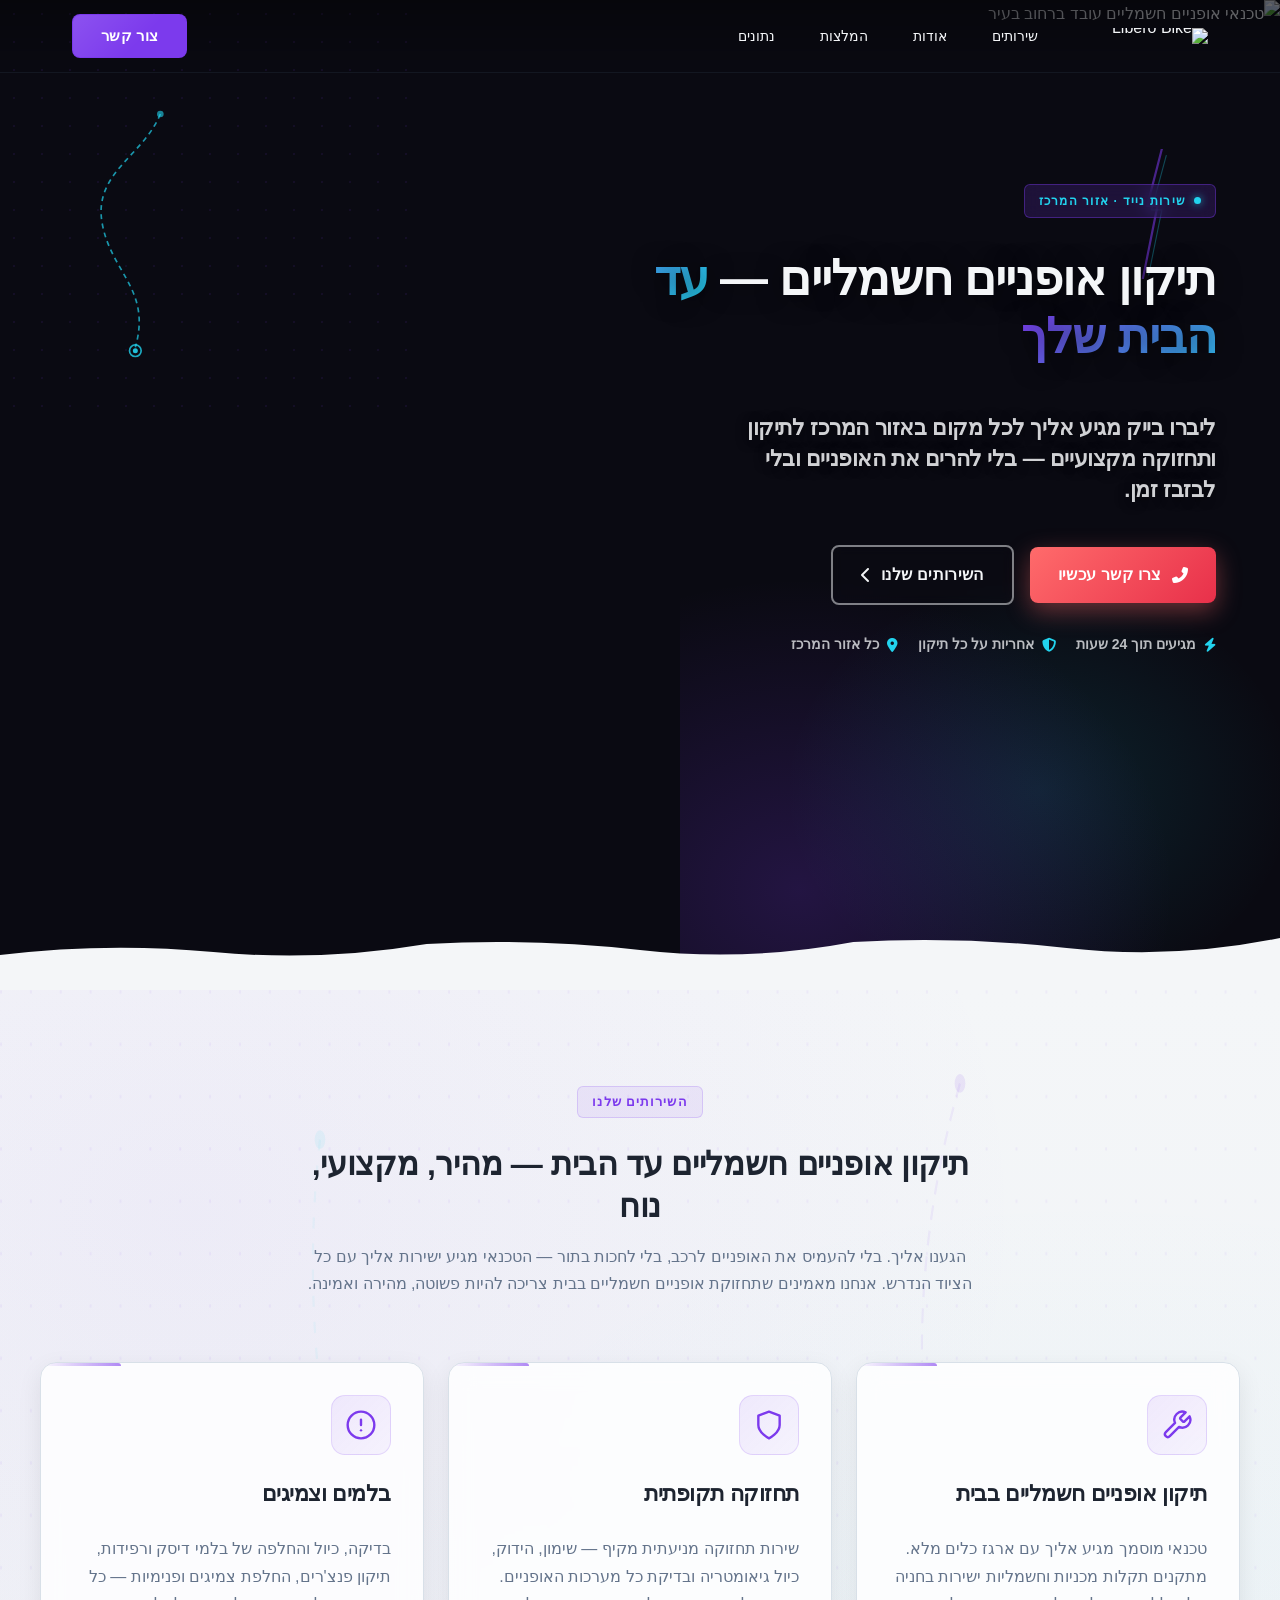
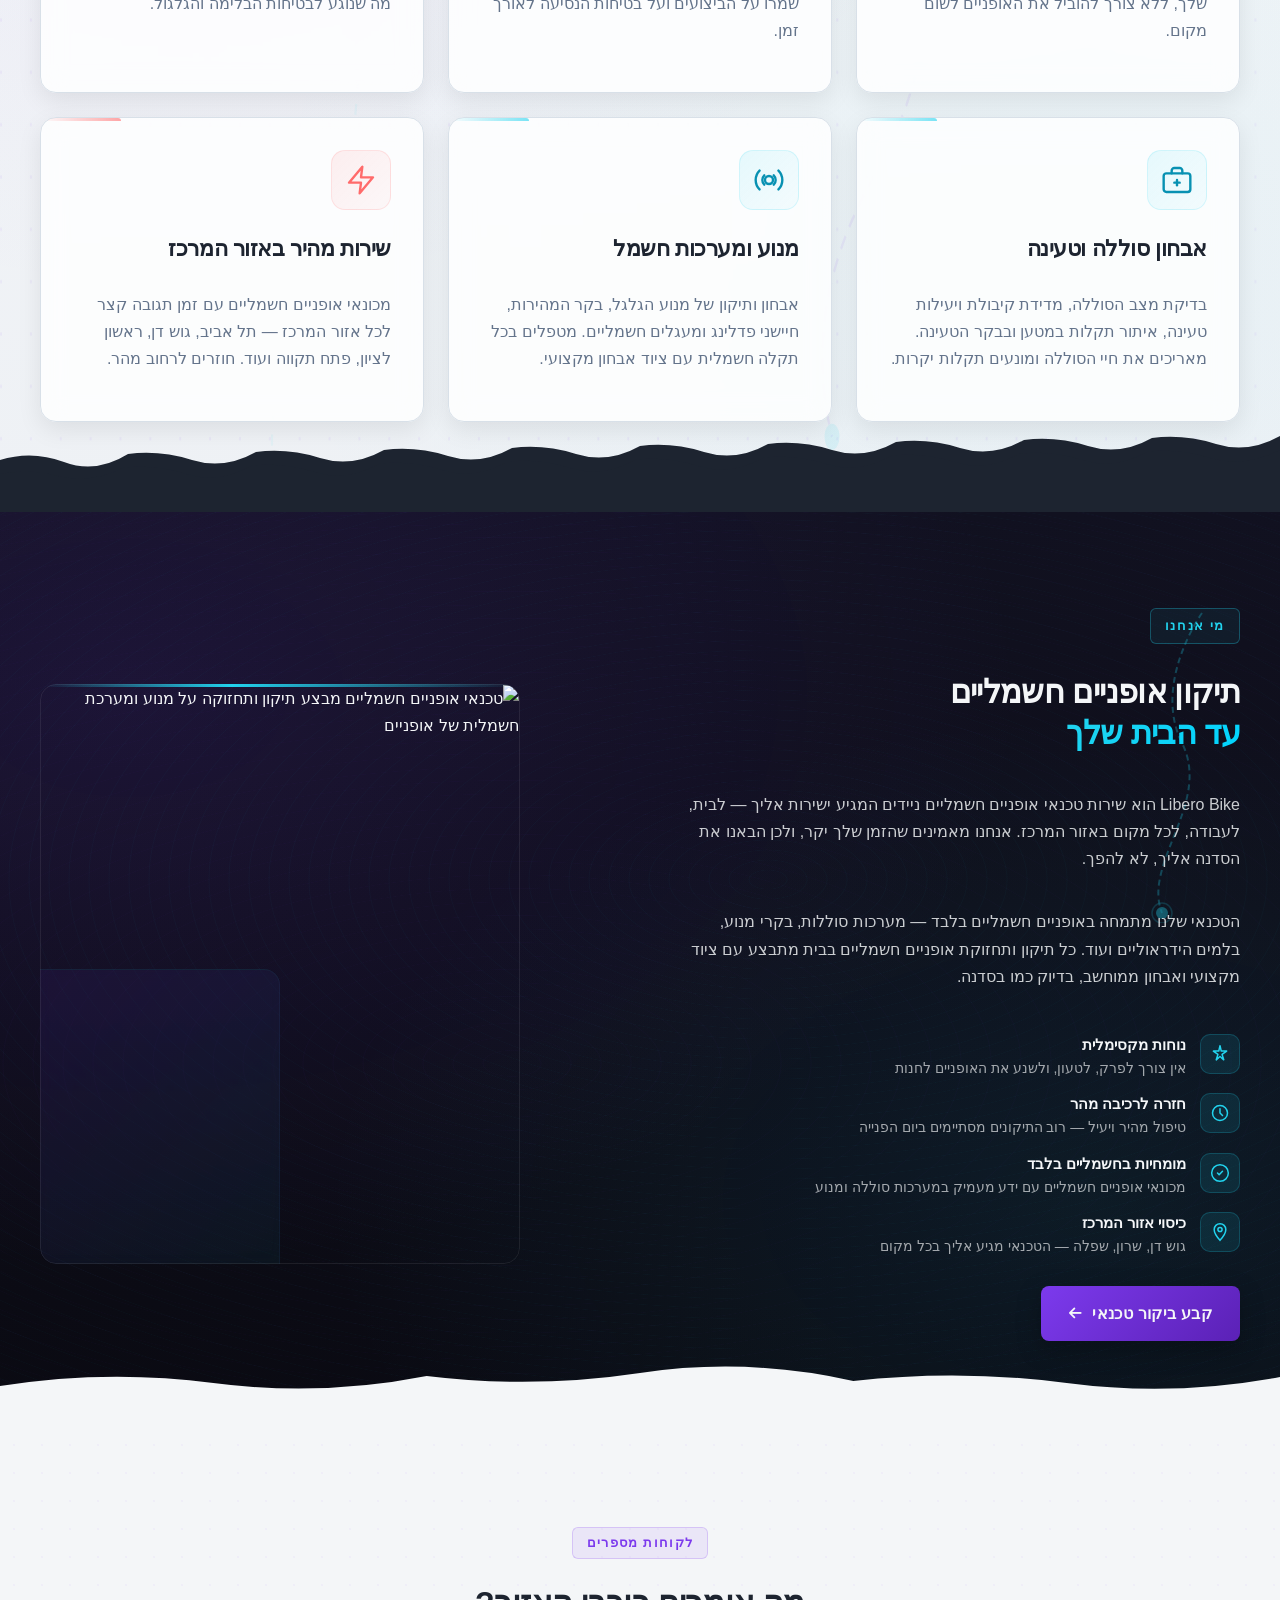
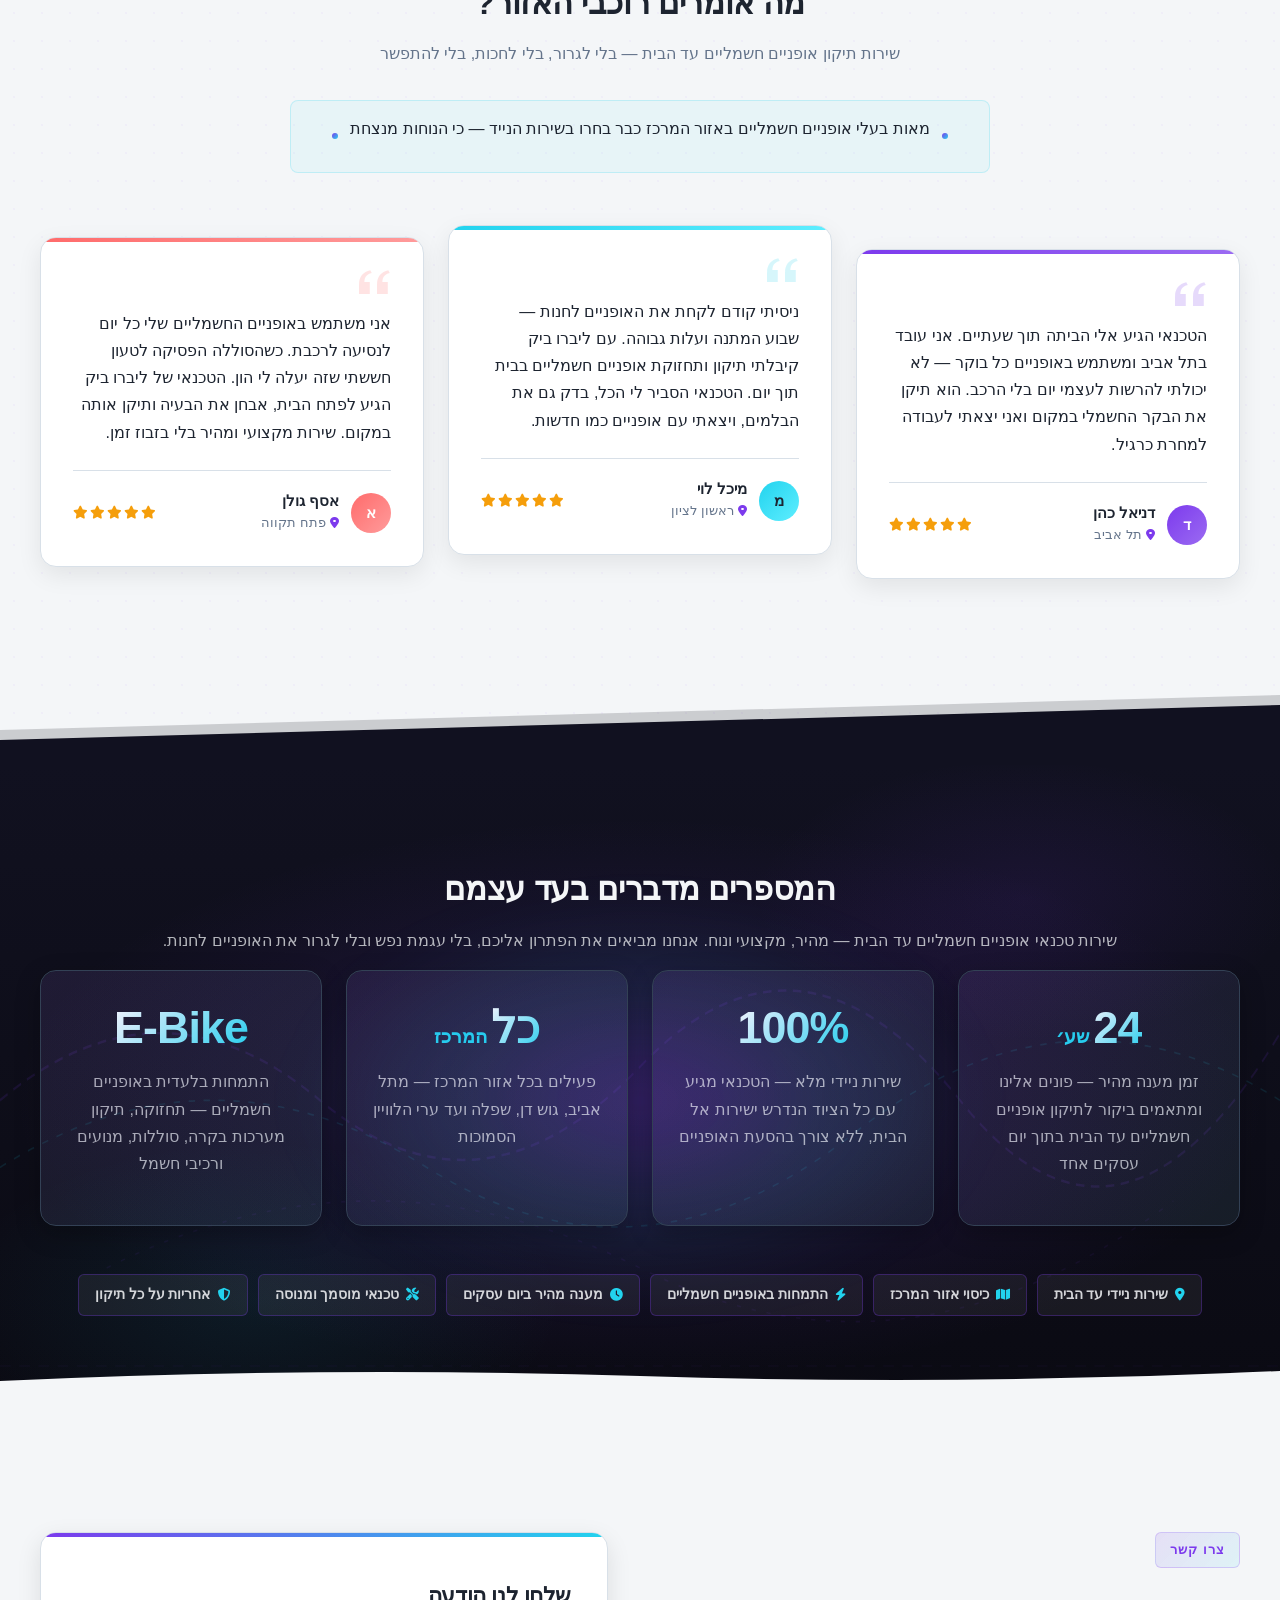
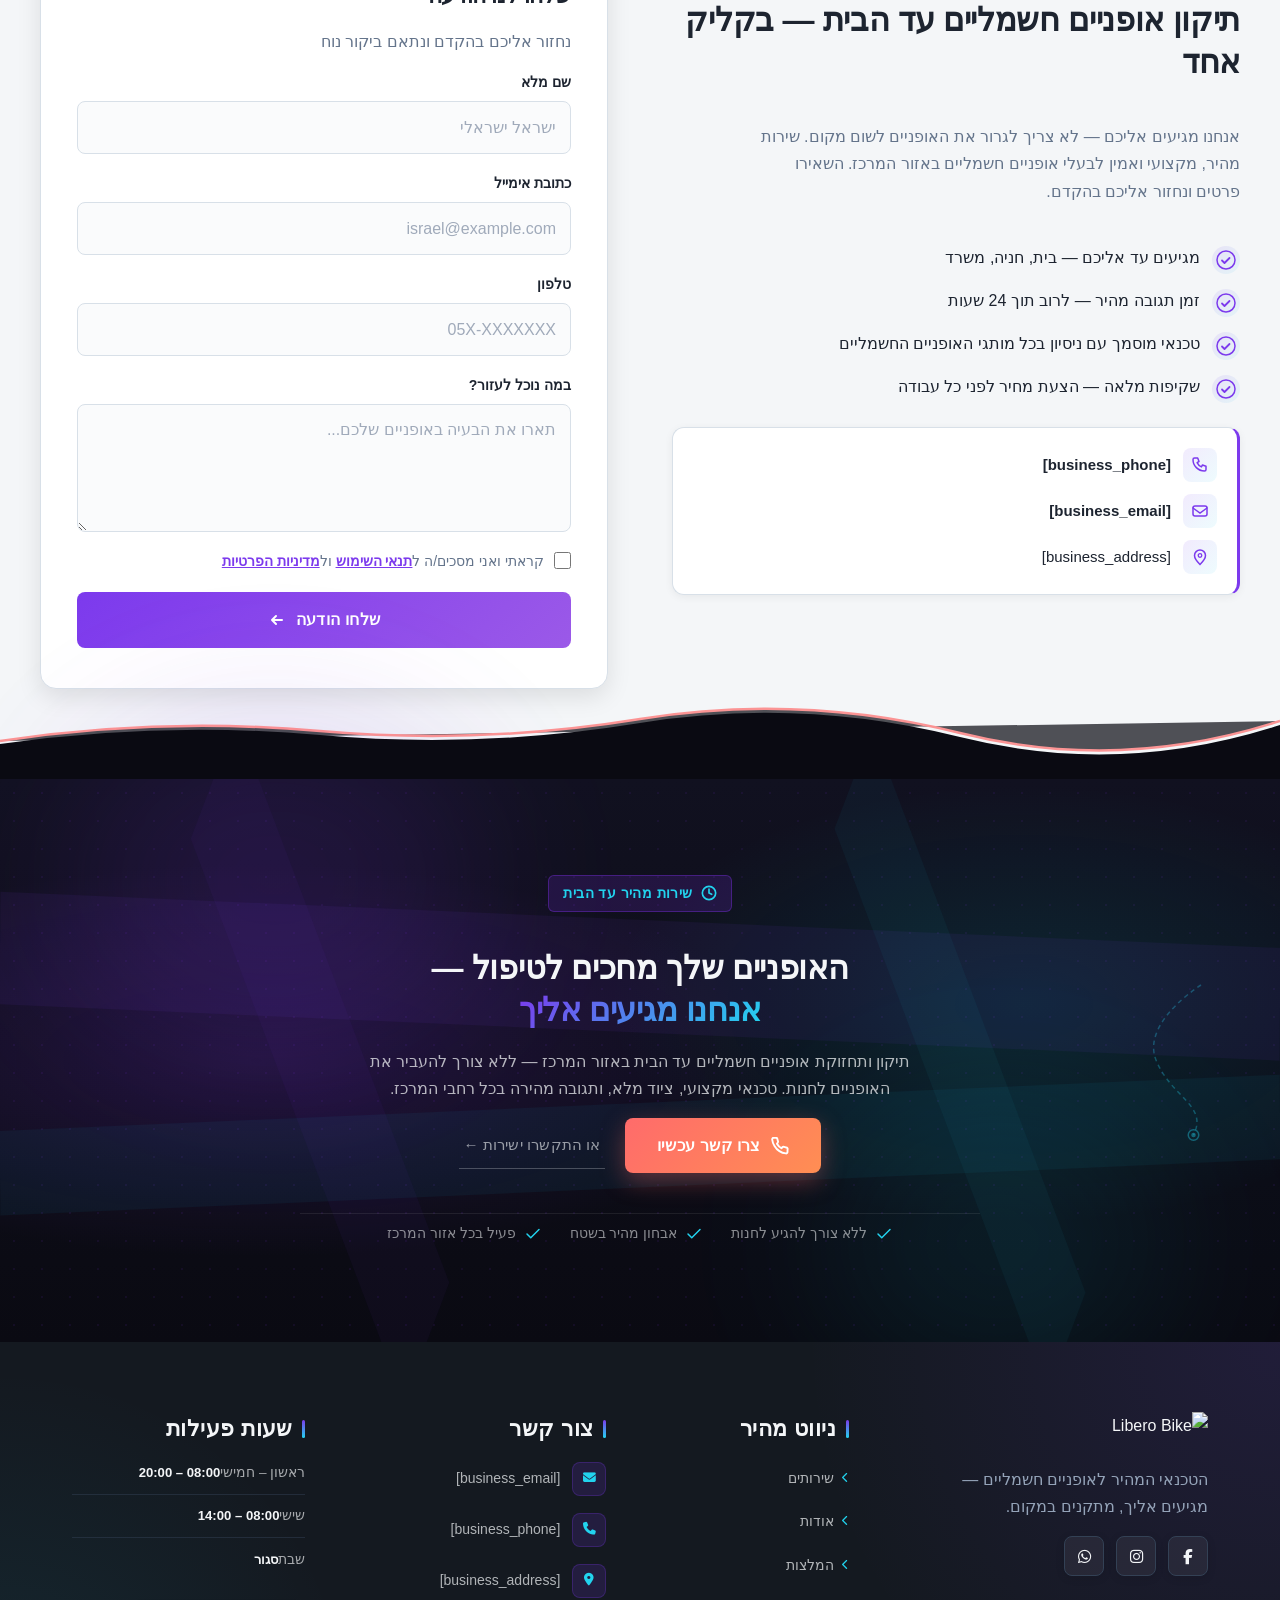
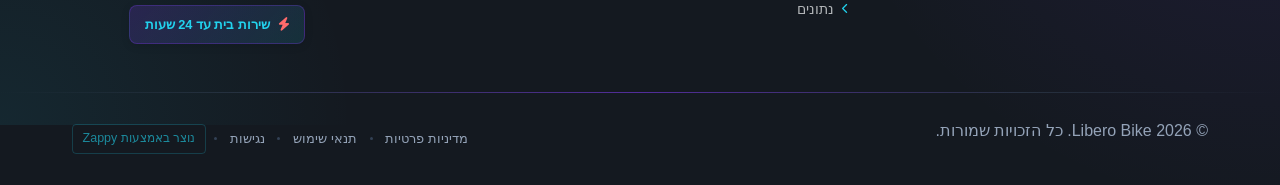
==== index.html @ 2fa5086c "Background sync: Progressive GitHub Sync" ====
<!DOCTYPE html>
<html lang="he" dir="rtl">
<head>
    <meta charset="UTF-8">
    <meta name="viewport" content="width=device-width, initial-scale=1.0">
    <meta name="robots" content="index, follow">
    <title>תיקון אופניים חשמליים עד הבית — Libero Bike</title>
    <meta name="description" content="A mobile electric bicycle technician service operating in the central region of Israel, offering convenient at-home repair and maintenance for electric bikes. T">
    <meta name="keywords" content="תיקון אופניים חשמליים עד הבית, טכנאי אופניים חשמליים באזור המרכז, תחזוקת אופניים חשמליים בבית, מכונאי אופניים חשמליים">
    
    <!-- Favicons -->
    <link rel="icon" type="image/x-icon" href="/assets/favicon.ico">
    <link rel="icon" type="image/png" sizes="16x16" href="/assets/favicon-16x16.png">
    <link rel="icon" type="image/png" sizes="32x32" href="/assets/favicon-32x32.png">
    <link rel="icon" type="image/png" sizes="48x48" href="/assets/favicon-48x48.png">
    <link rel="icon" type="image/png" sizes="192x192" href="/assets/favicon-192x192.png">
    <link rel="icon" type="image/png" sizes="512x512" href="/assets/favicon-512x512.png">
    <link rel="apple-touch-icon" href="/assets/apple-touch-icon.png">
    <!-- Zappy Analytics -->
<script>
(function() {
  'use strict';
  
  // Configuration
  var config = {
    websiteId: '302208aa-d8f6-4d0c-b6be-5841ccc1d57f',
    apiUrl: 'https://api.zappy5.com/api/analytics/track',
    sessionDuration: 30 * 60 * 1000, // 30 minutes
    visitorDuration: 30 * 24 * 60 * 60 * 1000, // 30 days
    trackPageViews: true,
    trackClicks: true,
    trackFormSubmissions: true
  };
  
  // Generate or retrieve persistent visitor ID (30 days)
  function getVisitorId() {
    var visitorKey = 'zappy_visitor_' + config.websiteId;
    var visitor = null;
    
    try {
      visitor = localStorage.getItem(visitorKey);
      if (visitor) {
        var visitorData = JSON.parse(visitor);
        var now = Date.now();
        
        // Check if visitor ID is still valid (30 days)
        if (now - visitorData.created < config.visitorDuration) {
          // Update last seen timestamp
          visitorData.lastSeen = now;
          localStorage.setItem(visitorKey, JSON.stringify(visitorData));
          return visitorData.id;
        }
      }
    } catch (e) {
      console.warn('Zappy Analytics: LocalStorage not available');
    }
    
    // Generate new visitor ID
    var newVisitorId = 'zv_' + Date.now() + '_' + Math.random().toString(36).substr(2, 9);
    
    try {
      localStorage.setItem(visitorKey, JSON.stringify({
        id: newVisitorId,
        created: Date.now(),
        lastSeen: Date.now()
      }));
    } catch (e) {
      // Continue without local storage
    }
    
    return newVisitorId;
  }
  
  // Generate or retrieve session ID (30 minutes)
  function getSessionId() {
    var sessionKey = 'zappy_session_' + config.websiteId;
    var session = null;
    
    try {
      session = sessionStorage.getItem(sessionKey);
      if (session) {
        var sessionData = JSON.parse(session);
        var now = Date.now();
        
        // Check if session is still valid
        if (now - sessionData.timestamp < config.sessionDuration) {
          // Update timestamp
          sessionData.timestamp = now;
          sessionStorage.setItem(sessionKey, JSON.stringify(sessionData));
          return sessionData.id;
        }
      }
    } catch (e) {
      console.warn('Zappy Analytics: SessionStorage not available');
    }
    
    // Generate new session ID
    var newSessionId = 'zs_' + Date.now() + '_' + Math.random().toString(36).substr(2, 9);
    
    try {
      sessionStorage.setItem(sessionKey, JSON.stringify({
        id: newSessionId,
        timestamp: Date.now()
      }));
    } catch (e) {
      // Continue without session storage
    }
    
    return newSessionId;
  }
  
  var visitorId = getVisitorId();
  var sessionId = getSessionId();
  
  // Track an event
  function trackEvent(eventType, data) {
    data = data || {};
    
    var eventData = {
      website_id: config.websiteId,
      event_type: eventType,
      page_path: window.location.pathname,
      referrer: document.referrer || 'direct',
      visitor_id: visitorId,
      session_id: sessionId,
      metadata: data
    };
    
    // Use sendBeacon if available (better for page unload events)
    if (navigator.sendBeacon) {
      var blob = new Blob([JSON.stringify(eventData)], { type: 'application/json' });
      navigator.sendBeacon(config.apiUrl, blob);
    } else {
      // Fallback to fetch
      fetch(config.apiUrl, {
        method: 'POST',
        headers: {
          'Content-Type': 'application/json'
        },
        body: JSON.stringify(eventData),
        keepalive: true
      }).catch(function(error) {
        console.warn('Zappy Analytics: Failed to track event', error);
      });
    }
  }
  
  // Track page view
  if (config.trackPageViews) {
    trackEvent('pageview', {
      title: document.title,
      url: window.location.href
    });
  }
  
  // Track clicks on important elements
  if (config.trackClicks) {
    document.addEventListener('click', function(e) {
      var target = e.target;
      
      // Track button clicks (counted as actions)
      if (target.tagName === 'BUTTON' || target.closest('button')) {
        var button = target.tagName === 'BUTTON' ? target : target.closest('button');
        trackEvent('click', {
          element: 'button',
          text: button.textContent.trim().substring(0, 100),
          id: button.id || null,
          class: button.className || null
        });
      }
      
      // Track link clicks (navigation - not counted as actions)
      else if (target.tagName === 'A' || target.closest('a')) {
        var link = target.tagName === 'A' ? target : target.closest('a');
        trackEvent('navigation', {
          element: 'link',
          text: link.textContent.trim().substring(0, 100),
          href: link.href,
          external: link.hostname !== window.location.hostname
        });
      }
    }, true);
  }
  
  // Track form submissions
  if (config.trackFormSubmissions) {
    document.addEventListener('submit', function(e) {
      var form = e.target;
      
      trackEvent('form_submit', {
        form_id: form.id || null,
        form_name: form.name || null,
        form_action: form.action || null,
        form_method: form.method || 'GET'
      });
    }, true);
  }
  
  // Track time on page (send on page unload)
  var pageLoadTime = Date.now();
  
  window.addEventListener('beforeunload', function() {
    var timeOnPage = Math.floor((Date.now() - pageLoadTime) / 1000); // in seconds
    
    trackEvent('page_unload', {
      time_on_page: timeOnPage,
      page_path: window.location.pathname
    });
  });
  
  // Expose tracking function globally for custom events
  window.zappyAnalytics = {
    track: trackEvent,
    getVisitorId: function() { return visitorId; },
    getSessionId: function() { return sessionId; }
  };
  
})();
</script>
<!-- End Zappy Analytics -->
    <meta property="og:title" content="תיקון אופניים חשמליים עד הבית — Libero Bike">
    <meta property="og:description" content="A mobile electric bicycle technician service operating in the central region of Israel, offering convenient at-home repair and maintenance for electric bikes. T">
    <meta name="twitter:card" content="summary_large_image">
    <meta name="twitter:title" content="תיקון אופניים חשמליים עד הבית — Libero Bike">
    <meta name="twitter:description" content="A mobile electric bicycle technician service operating in the central region of Israel, offering convenient at-home repair and maintenance for electric bikes. T">
    <meta property="og:type" content="website">
  <meta property="og:locale" content="he_IL">
  
  
  
  
  
  <link rel="stylesheet" href="https://cdnjs.cloudflare.com/ajax/libs/font-awesome/6.4.0/css/all.min.css">

    <!-- Favicons -->
    <link rel="icon" type="image/x-icon" href="/assets/favicon.ico">
    <link rel="icon" type="image/png" sizes="16x16" href="/assets/favicon-16x16.png">
    <link rel="icon" type="image/png" sizes="32x32" href="/assets/favicon-32x32.png">
    <link rel="icon" type="image/png" sizes="48x48" href="/assets/favicon-48x48.png">
    <link rel="icon" type="image/png" sizes="192x192" href="/assets/favicon-192x192.png">
    <link rel="icon" type="image/png" sizes="512x512" href="/assets/favicon-512x512.png">
    <link rel="apple-touch-icon" href="/assets/apple-touch-icon.png">
    <!-- Cookie Consent -->
    <link rel="stylesheet" href="https://cdn.jsdelivr.net/npm/vanilla-cookieconsent@3/dist/cookieconsent.css">
    <script src="https://cdn.jsdelivr.net/npm/vanilla-cookieconsent@3/dist/cookieconsent.umd.js"></script>
    <!-- Mickidum Accessibility Toolbar -->
    <script src="https://cdn.jsdelivr.net/gh/mickidum/acc_toolbar/acctoolbar/acctoolbar.min.js"></script>
    <link rel="stylesheet" href="/styles.css">

    <style id="zappy-dropdown-submenu-styles">
      /* ========== DESKTOP DROPDOWN SUBMENU STYLES ========== */
      /* Base styles for dropdown submenus - parent must be positioned */
      .nav-menu li:has(.sub-menu), nav li:has(.sub-menu), .navbar li:has(.sub-menu), #navMenu li:has(.sub-menu) { position: relative; }
      /* Submenu base - hidden by default */
      .nav-menu .sub-menu, nav .sub-menu, .navbar .sub-menu, #navMenu .sub-menu { display: block !important; position: absolute !important; top: 100%; left: 0; min-width: 220px; background: white; border-radius: 8px; box-shadow: 0 8px 25px rgba(0,0,0,0.15); padding: 8px 0; opacity: 0; visibility: hidden; transform: translateY(10px); transition: all 0.3s ease; z-index: 1000; list-style: none; pointer-events: none; }
      /* CRITICAL: Desktop hover styles to show dropdown */
      .nav-menu li:hover > .sub-menu, nav li:hover > .sub-menu, .navbar li:hover > .sub-menu, #navMenu li:hover > .sub-menu { opacity: 1 !important; visibility: visible !important; transform: translateY(0) !important; pointer-events: auto !important; }
      /* Submenu item styling */
      .sub-menu li { list-style: none; margin: 0; padding: 0; }
      .sub-menu a { display: block !important; padding: 10px 16px !important; color: var(--text-dark, #333) !important; font-weight: 500; text-decoration: none; white-space: nowrap; transition: background-color 0.2s; }
      .sub-menu .zappy-nav-child > a { padding-left: 28px !important; font-size: 0.9em !important; opacity: 0.85 !important; }
      [dir="rtl"] .sub-menu .zappy-nav-child > a, html[lang="he"] .sub-menu .zappy-nav-child > a, html[lang="ar"] .sub-menu .zappy-nav-child > a { padding-left: 10px !important; padding-right: 28px !important; }
      .sub-menu .zappy-nav-parent > a { font-weight: 600 !important; }
      .sub-menu a:hover { background-color: #f5f5f5; }
      /* RTL (Hebrew/Arabic) dropdown positioning */
      [dir="rtl"] .nav-menu .sub-menu, [dir="rtl"] nav .sub-menu, [dir="rtl"] .navbar .sub-menu, html[lang="he"] .nav-menu .sub-menu, html[lang="he"] nav .sub-menu, html[lang="he"] .navbar .sub-menu, html[lang="ar"] .nav-menu .sub-menu, html[lang="ar"] nav .sub-menu, html[lang="ar"] .navbar .sub-menu { left: auto !important; right: 0 !important; }
      /* Hide empty dropdown menus (exclude catalog sub-menus that use <a> children instead of <li>) */
      .sub-menu:empty, .sub-menu:not(:has(li:not(.zappy-hidden-menu-item))):not(:has(> a)), .sub-menu:not(:has(li)):not(:has(> a)) { display: none !important; opacity: 0 !important; visibility: hidden !important; pointer-events: none !important; }
      /* Desktop: show submenu on Menu Group hover */
      li:has(.menu-group-title):hover > .sub-menu { opacity: 1 !important; visibility: visible !important; transform: translateY(0) !important; pointer-events: auto !important; }
      /* Menu Group title styling */
      .nav-menu > li > .menu-group-title, #navMenu > li > .menu-group-title { display: inline-block; padding: 0.5rem 1rem; cursor: default; user-select: none; }
      
      /* ========== MOBILE SUBMENU STYLES ========== */
      @media (max-width: 768px) {
        .nav-menu .sub-menu, nav .sub-menu, .navbar .sub-menu, #navMenu .sub-menu { position: static !important; transform: none !important; box-shadow: none !important; background: transparent !important; max-height: 0; overflow: hidden; opacity: 0; visibility: hidden; transition: max-height 0.3s ease, opacity 0.3s ease; padding: 0 !important; border-radius: 0 !important; }
        .navbar .sub-menu.mobile-expanded, .nav-menu .sub-menu.mobile-expanded, #navMenu .sub-menu.mobile-expanded { max-height: none !important; overflow-y: visible !important; opacity: 1 !important; visibility: visible !important; padding: 8px 0 8px 16px !important; }
        [dir="rtl"] .sub-menu.mobile-expanded, html[lang="he"] .sub-menu.mobile-expanded { padding: 8px 16px 8px 0 !important; }
        /* Disable hover behavior on mobile */
        .nav-menu li:hover > .sub-menu, nav li:hover > .sub-menu, .navbar li:hover > .sub-menu, #navMenu li:hover > .sub-menu { opacity: 0; visibility: hidden; pointer-events: none; }
        .nav-menu li > .sub-menu.mobile-expanded, nav li > .sub-menu.mobile-expanded, .navbar li > .sub-menu.mobile-expanded, #navMenu li > .sub-menu.mobile-expanded { opacity: 1 !important; visibility: visible !important; pointer-events: auto !important; }
        .nav-menu li:has(.sub-menu), nav li:has(.sub-menu), .navbar li:has(.sub-menu), #navMenu li:has(.sub-menu) { display: flex !important; flex-wrap: wrap !important; align-items: center !important; position: relative !important; min-height: 44px !important; }
        .nav-menu li:has(.sub-menu) > a, nav li:has(.sub-menu) > a, .navbar li:has(.sub-menu) > a, #navMenu li:has(.sub-menu) > a { flex: 1 !important; min-width: 0 !important; }
        .nav-menu li:has(.sub-menu) > .menu-group-title, nav li:has(.sub-menu) > .menu-group-title, .navbar li:has(.sub-menu) > .menu-group-title, #navMenu li:has(.sub-menu) > .menu-group-title { flex: 1 !important; min-width: 0 !important; padding: 0 !important; line-height: inherit !important; }
        .nav-menu li:has(.sub-menu) > .sub-menu, nav li:has(.sub-menu) > .sub-menu, .navbar li:has(.sub-menu) > .sub-menu, #navMenu li:has(.sub-menu) > .sub-menu { flex-basis: 100% !important; width: 100% !important; }
        .nav-menu li:has(.sub-menu) > a [class*="chevron"], .nav-menu li:has(.sub-menu) > a [class*="arrow"], .nav-menu li:has(.sub-menu) > a .fa-chevron-down, .nav-menu li:has(.sub-menu) > a .fa-angle-down, nav li:has(.sub-menu) > a [class*="chevron"], nav li:has(.sub-menu) > a [class*="arrow"], #navMenu li:has(.sub-menu) > a [class*="chevron"], #navMenu li:has(.sub-menu) > a [class*="arrow"] { display: none !important; visibility: hidden !important; }
        .mobile-submenu-toggle { display: flex !important; align-items: center !important; justify-content: center !important; width: 44px !important; height: auto !important; background: transparent !important; border: none !important; cursor: pointer !important; color: var(--text-dark) !important; position: static !important; flex-shrink: 0 !important; align-self: stretch !important; z-index: 2 !important; padding: 0 !important; margin: 0 !important; }
        .mobile-submenu-toggle::after { content: '' !important; width: 0 !important; height: 0 !important; border-left: 6px solid transparent !important; border-right: 6px solid transparent !important; border-top: 7px solid currentColor !important; transition: transform 0.3s ease !important; }
        .mobile-submenu-toggle.expanded::after { transform: rotate(180deg) !important; }
        .sub-menu a { padding: 10px 0 !important; display: block !important; color: var(--text-dark) !important; white-space: normal !important; }
        .sub-menu .zappy-nav-child > a { padding-left: 28px !important; font-size: 0.9em !important; opacity: 0.85 !important; }
        [dir="rtl"] .sub-menu .zappy-nav-child > a, html[lang="he"] .sub-menu .zappy-nav-child > a, html[lang="ar"] .sub-menu .zappy-nav-child > a { padding-left: 0 !important; padding-right: 28px !important; }
        .sub-menu .zappy-nav-parent > a { font-weight: 600 !important; }
        .nav-menu.active, #navMenu.active { max-width: 100vw !important; overflow-x: hidden !important; box-sizing: border-box !important; }
        .navbar .sub-menu li a, nav.navbar .sub-menu li a, .zappy-products-dropdown .sub-menu a { color: var(--text-dark) !important; }
      }
      @media (min-width: 769px) { .mobile-submenu-toggle { display: none !important; } }
    </style>

    <style id="mobile-lang-menu-deployed-css">
    @media (max-width: 768px) {
      .lang-switcher,
      .nav-cta-container .lang-switcher,
      .nav-container .lang-switcher,
      .navbar .lang-switcher,
      .navbar .nav-cta-container .lang-switcher,
      .nav-icons-left .lang-switcher,
      .nav-ecommerce-icons .lang-switcher { display: none !important; }
      .mobile-lang-menu { width: 100%; border-top: 1px solid rgba(128,128,128,0.2); padding: 8px 0 0 0; margin-top: 8px; }
      .mobile-lang-toggle { display: flex !important; align-items: center; justify-content: space-between; width: 100%; padding: 12px 16px; background: none; border: none; cursor: pointer; font-size: 15px; color: inherit; font-family: inherit; }
      .mobile-lang-toggle::after { content: ''; display: inline-block; width: 8px; height: 8px; border-right: 2px solid currentColor; border-bottom: 2px solid currentColor; transform: rotate(45deg); transition: transform 0.3s ease; margin-left: 8px; }
      .mobile-lang-toggle.expanded::after { transform: rotate(-135deg); }
      .mobile-lang-options { max-height: 0; overflow: hidden; transition: max-height 0.3s ease; }
      .mobile-lang-options.expanded { max-height: 300px; }
      .mobile-lang-option { display: flex !important; align-items: center; gap: 10px; padding: 10px 24px; text-decoration: none; color: inherit; font-size: 14px; font-family: inherit; }
      .mobile-lang-option:hover { background: rgba(128,128,128,0.1); }
      .mobile-lang-option.active { font-weight: 600; opacity: 0.7; pointer-events: none; }
      .mobile-lang-option img { width: 20px; height: 20px; border-radius: 50%; }
    }
    @media (min-width: 769px) {
      .mobile-lang-menu { display: none !important; }
    }
    </style>

    <style id="zappy-widget-visibility">
      #mic-access-tool-general-button, .mic-access-tool-general-button,
      #mic-init-access-tool .mic-access-tool-general-button, #mic-init-access-tool #mic-access-tool-general-button,
      ._access-icon, #mic-access-tool-box, .mic-access-tool-box,
      #mic-init-access-tool #mic-access-tool-box, div[id*="mic-access-tool-box"], ._access-menu {
        display: none !important; visibility: hidden !important; opacity: 0 !important; pointer-events: none !important;
      }
    </style>
</head>
<body>

  <nav class="navbar" dir="rtl">
  <button class="mobile-toggle" id="mobileToggle" aria-label="Menu">
    <svg class="hamburger-icon" width="24" height="24" viewBox="0 0 24 24" fill="none">
      <path d="M3 12h18M3 6h18M3 18h18" stroke="currentColor" stroke-width="2" stroke-linecap="round"></path>
    </svg>
    <svg class="close-icon" width="24" height="24" viewBox="0 0 24 24" fill="none" style="display: none;">
      <path d="M18 6L6 18M6 6l12 12" stroke="currentColor" stroke-width="2" stroke-linecap="round"></path>
    </svg>
  </button>

  <button class="phone-header-btn" data-phone="[business_phone]" aria-label="Call">
    <svg width="20" height="20" viewBox="0 0 24 24" fill="currentColor">
      <path d="M22 16.92v3a2 2 0 0 1-2.18 2 19.79 19.79 0 0 1-8.63-3.07 19.5 19.5 0 0 1-6-6 19.79 19.79 0 0 1-3.07-8.67A2 2 0 0 1 4.11 2h3a2 2 0 0 1 2 1.72 12.84 12.84 0 0 0 .7 2.81 2 2 0 0 1-.45 2.11L8.09 9.91a16 16 0 0 0 6 6l1.27-1.27a2 2 0 0 1 2.11-.45 12.84 12.84 0 0 0 2.81.7A2 2 0 0 1 22 16.92z"></path>
    </svg>
  </button>

  <div class="nav-container">
    <div class="nav-right-group"><div class="nav-brand">
      <a href="/" class="logo-link">
        <img src="/assets/business-logo.webp" alt="Libero Bike" class="logo">
      </a>
    </div><ul class="nav-menu" id="navMenu"><li><a href="#services">שירותים</a></li><li><a href="#about">אודות</a></li><li><a href="#testimonials">המלצות</a></li><li><a href="#stats">נתונים</a></li></ul></div>

    

    <div class="nav-cta-container">
      <a href="#contact" class="nav-cta-btn">צור קשר</a>
    </div>
  </div>
</nav>
<script>

// Navbar Mobile Menu Toggle and Contrast Fix
(function() {
  // Use 'load' event instead of 'DOMContentLoaded' to ensure we run AFTER all other scripts
  window.addEventListener('load', function() {
    
    // FIX MOBILE BUTTON CONTRAST
    // Detect navbar background color and apply contrasting color to mobile buttons
    const navbar = document.querySelector('.navbar, nav, header');
    if (!navbar) {
      console.log('[Navbar] Navbar element not found');
      return;
    }
    
    // DECLARE VARIABLES EARLY to avoid Temporal Dead Zone errors
    // These are used in multiple places below
    let mobileToggle = document.getElementById('mobileToggle') ||
                       document.querySelector('.mobile-toggle') ||
                       document.querySelector('.hamburger') ||
                       document.querySelector('.hamburger-menu') ||
                       document.querySelector('.menu-toggle') ||
                       document.querySelector('.burger-menu') ||
                       document.querySelector('[aria-label="Menu"]') ||
                       document.querySelector('[aria-label="תפריט"]');
    
    const phoneBtn = document.querySelector('.phone-header-btn');
    
    const computedStyle = window.getComputedStyle(navbar);
    let bgColor = computedStyle.backgroundColor;
    
    console.log('[Navbar] Initial navbar background:', bgColor);
    
    // Check if background is transparent or rgba with 0 alpha
    const isTransparent = bgColor === 'transparent' || 
                         bgColor === 'rgba(0, 0, 0, 0)' ||
                         (bgColor.startsWith('rgba') && bgColor.includes(', 0)'));
    
    if (isTransparent) {
      // Check for background-image or gradient
      const bgImage = computedStyle.backgroundImage;
      if (bgImage && bgImage !== 'none') {
        console.log('[Navbar] Navbar has background image/gradient, using dark text');
        bgColor = 'rgb(240, 240, 240)'; // Assume light background
      } else {
        // Transparent navbar - check body background
        const bodyBg = window.getComputedStyle(document.body).backgroundColor;
        console.log('[Navbar] Navbar transparent, using body background:', bodyBg);
        bgColor = bodyBg;
      }
    }
    
    // Calculate luminance to determine if background is light or dark
    const rgb = bgColor.match(/\d+/g);
    if (rgb && rgb.length >= 3) {
      const r = parseInt(rgb[0]);
      const g = parseInt(rgb[1]);
      const b = parseInt(rgb[2]);
      const luminance = (0.299 * r + 0.587 * g + 0.114 * b) / 255;
      
      // Mobile button colors are set by Claude's AI-generated CSS (same as .nav-menu a)
      // No dynamic color overrides needed - colors come from the generated navbar CSS
      console.log('[Navbar] Mobile button colors preserved from Claude CSS (luminance:', luminance.toFixed(2) + ')');
      
      // FIX ICON SIZES - Ensure SVGs are properly sized and visible
      // INJECT CRITICAL CSS TO OVERRIDE ANY CONFLICTING RULES
      const criticalCSS = document.createElement('style');
      criticalCSS.id = 'zappy-mobile-nav-fix';
      const htmlLang = document.documentElement.lang || 'en';
      const htmlDir = document.documentElement.dir || 'ltr';
      // Check both dir attribute AND lang for RTL detection
      // dir="rtl" is the most reliable indicator
      const isRTL = htmlDir === 'rtl' || htmlLang === 'he' || htmlLang === 'ar';
      
      criticalCSS.textContent = `
        /* Hide mobile buttons on desktop, show only on mobile */
        @media (min-width: 769px) {
          .mobile-toggle,
          .phone-header-btn {
            display: none !important;
          }
        }
        
        /* Show and position mobile buttons correctly on mobile */
        @media (max-width: 768px) {
          .mobile-toggle,
          .phone-header-btn {
            position: absolute !important;
            top: 50% !important;
            transform: translateY(-50%) !important;
            z-index: 1001 !important;
            display: flex !important;
            align-items: center !important;
            justify-content: center !important;
            width: 36px !important;
            height: 36px !important;
            border-radius: 50% !important;
            border: none !important;
            cursor: pointer !important;
            padding: 6px !important;
            background: none !important;
            color: var(--nav-text, var(--text-dark)) !important;
          }
          
          /* LTR positioning (default): hamburger LEFT, phone RIGHT */
          html:not([dir="rtl"]):not([lang="he"]):not([lang="ar"]) .mobile-toggle,
          html[dir="ltr"] .mobile-toggle {
            left: 12px !important;
            right: auto !important;
          }
          html:not([dir="rtl"]):not([lang="he"]):not([lang="ar"]) .phone-header-btn,
          html[dir="ltr"] .phone-header-btn {
            right: 12px !important;
            left: auto !important;
          }
          
          /* RTL positioning: hamburger RIGHT, phone LEFT */
          html[dir="rtl"] .mobile-toggle,
          html[lang="he"] .mobile-toggle,
          html[lang="ar"] .mobile-toggle {
            right: 12px !important;
            left: auto !important;
          }
          html[dir="rtl"] .phone-header-btn,
          html[lang="he"] .phone-header-btn,
          html[lang="ar"] .phone-header-btn {
            left: 12px !important;
            right: auto !important;
          }
          
          /* CRITICAL: Ensure nav-container has min-height on mobile */
          /* All children are positioned absolutely/fixed on mobile, so height:auto collapses to 0 */
          .nav-container {
            min-height: 70px !important;
            position: relative !important;
          }
          
          /* Ensure SVG icons are properly sized and inherit color */
          .mobile-toggle svg,
          .phone-header-btn svg {
            width: 24px !important;
            height: 24px !important;
            /* Don't force display - let JavaScript control hamburger/close toggle */
          }
          
          /* Reset nav-cta-container on mobile - remove desktop box-shadow/padding */
          /* that creates a visible ghost box when CTA button is hidden */
          .nav-cta-container {
            box-shadow: none !important;
            padding: 0 !important;
          }
          
          /* Hide nav-cta-container entirely on mobile when there's no lang-switcher */
          /* (only the CTA button is inside, and it's hidden on mobile) */
          .nav-cta-container:not(:has(.lang-switcher)) {
            display: none !important;
          }
          
          /* CRITICAL: Prevent hero image fade gradient from bleeding over headline text */
          /* The .image-fade-gradient has bottom: -30px (extends below parent) */
          /* On mobile stacked layout, this overlaps the h1 text below the image */
          .hero-image-column {
            overflow: hidden !important;
          }
          .image-fade-gradient {
            bottom: 0 !important;
          }
          
          /* Hide desktop language switcher on mobile - hamburger menu handles it */
          /* High specificity to override stored CSS */
          .lang-switcher,
          .nav-cta-container .lang-switcher,
          .nav-container .lang-switcher,
          .navbar .lang-switcher,
          .navbar .nav-cta-container .lang-switcher {
            display: none !important;
          }
        }
      `;
      
      // Remove existing fix if present and inject new one
      const existing = document.getElementById('zappy-mobile-nav-fix');
      if (existing) existing.remove();
      document.head.appendChild(criticalCSS);
      
      console.log('[Navbar] Critical CSS injected for mobile nav positioning');
      
      // ONLY apply inline positioning styles on mobile viewport
      // On desktop, the CSS handles hiding these buttons with display: none
      // Inline styles were breaking desktop layout by overriding CSS
      const isMobileViewport = window.innerWidth <= 768;
      
      if (mobileToggle) {
        // Icon sizing applies to all viewports for consistency
        const hamburgerIcon = mobileToggle.querySelector('.hamburger-icon');
        const closeIcon = mobileToggle.querySelector('.close-icon');
        
        if (hamburgerIcon) {
          hamburgerIcon.style.setProperty('width', '24px', 'important');
          hamburgerIcon.style.setProperty('height', '24px', 'important');
          hamburgerIcon.style.setProperty('display', 'block', 'important'); // Show hamburger by default
        }
        if (closeIcon) {
          closeIcon.style.setProperty('width', '24px', 'important');
          closeIcon.style.setProperty('height', '24px', 'important');
          closeIcon.style.setProperty('display', 'none', 'important'); // Hide close icon by default
        }
        
        // ONLY set positioning inline styles on mobile
        if (isMobileViewport) {
          mobileToggle.style.setProperty('position', 'absolute', 'important');
          mobileToggle.style.setProperty('top', '50%', 'important');
          mobileToggle.style.setProperty('transform', 'translateY(-50%)', 'important');
          mobileToggle.style.setProperty('z-index', '1001', 'important');
          
          // Clear any inline left/right so CSS can take over based on html[dir]
          mobileToggle.style.removeProperty('left');
          mobileToggle.style.removeProperty('right');
          
          console.log('[Navbar] Mobile toggle positioning applied (mobile viewport)');
        } else {
          // On desktop, clear any positioning styles to let CSS handle it
          mobileToggle.style.removeProperty('position');
          mobileToggle.style.removeProperty('top');
          mobileToggle.style.removeProperty('transform');
          mobileToggle.style.removeProperty('z-index');
          mobileToggle.style.removeProperty('left');
          mobileToggle.style.removeProperty('right');
          console.log('[Navbar] Desktop viewport - cleared mobile toggle inline positioning');
        }
      }
      
      if (phoneBtn) {
        // Icon sizing applies to all viewports
        const phoneIcon = phoneBtn.querySelector('svg');
        if (phoneIcon) {
          phoneIcon.style.width = '24px';
          phoneIcon.style.height = '24px';
          phoneIcon.setAttribute('width', '24');
          phoneIcon.setAttribute('height', '24');
        }
        
        // ONLY set positioning inline styles on mobile
        if (isMobileViewport) {
          phoneBtn.style.setProperty('position', 'absolute', 'important');
          phoneBtn.style.setProperty('top', '50%', 'important');
          phoneBtn.style.setProperty('transform', 'translateY(-50%)', 'important');
          phoneBtn.style.setProperty('z-index', '1001', 'important');
          
          // Clear any inline left/right so CSS can take over based on html[dir]
          phoneBtn.style.removeProperty('left');
          phoneBtn.style.removeProperty('right');
          
          console.log('[Navbar] Phone button positioning applied (mobile viewport)');
        } else {
          // On desktop, clear any positioning styles to let CSS handle it
          phoneBtn.style.removeProperty('position');
          phoneBtn.style.removeProperty('top');
          phoneBtn.style.removeProperty('transform');
          phoneBtn.style.removeProperty('z-index');
          phoneBtn.style.removeProperty('left');
          phoneBtn.style.removeProperty('right');
          console.log('[Navbar] Desktop viewport - cleared phone button inline positioning');
        }
      }
    } else {
      console.log('[Navbar] Could not parse background color:', bgColor);
    }
    
    // MOBILE MENU TOGGLE
    // Re-query in case DOM changed (mobileToggle already declared at top of function)
    mobileToggle = document.getElementById('mobileToggle') ||
                   document.querySelector('.mobile-toggle') ||
                   document.querySelector('.hamburger') ||
                   document.querySelector('.hamburger-menu') ||
                   document.querySelector('.menu-toggle') ||
                   document.querySelector('.burger-menu') ||
                   document.querySelector('[aria-label="Menu"]') ||
                   document.querySelector('[aria-label="תפריט"]');
    
    // EXPANDED SEARCH: Find nav menu by ID or class
    const navMenu = document.getElementById('navMenu') ||
                  document.querySelector('.nav-menu') ||
                  document.querySelector('.nav-links') ||
                  document.querySelector('nav ul:not(.submenu)');
    
    if (!mobileToggle || !navMenu) {
      console.log('[Navbar] Mobile toggle or menu not found:', { toggle: !!mobileToggle, menu: !!navMenu });
      return;
    }
    
    // Ensure navMenu has ID for CSS targeting
    if (!navMenu.id) {
      navMenu.id = 'navMenu';
    }
    
    console.log('[Navbar] Initializing mobile menu...');
    
    // Remove any existing event listeners by cloning the button
    const newToggle = mobileToggle.cloneNode(true);
    mobileToggle.parentNode.replaceChild(newToggle, mobileToggle);
    
    // Toggle menu on button click - use newToggle now
    newToggle.addEventListener('click', function(e) {
      e.preventDefault();
      e.stopPropagation();
      
      const hamburgerIcon = this.querySelector('.hamburger-icon');
      const closeIcon = this.querySelector('.close-icon');
      const isActive = navMenu.classList.contains('active');
      
      if (isActive) {
        // Close menu
        navMenu.classList.remove('active');
        if (hamburgerIcon) hamburgerIcon.style.setProperty('display', 'block', 'important');
        if (closeIcon) closeIcon.style.setProperty('display', 'none', 'important');
        document.body.style.overflow = '';
        console.log('[Navbar] Menu closed');
      } else {
        // Open menu
        navMenu.classList.add('active');
        if (hamburgerIcon) hamburgerIcon.style.setProperty('display', 'none', 'important');
        if (closeIcon) closeIcon.style.setProperty('display', 'block', 'important');
        document.body.style.overflow = 'hidden';
        console.log('[Navbar] Menu opened');
      }
    });
    
    // Close menu when clicking nav links (but NOT dropdown toggles)
    const navLinks = navMenu.querySelectorAll('a');
    navLinks.forEach(function(link) {
      link.addEventListener('click', function() {
        // Don't close if it's a dropdown child (unless it's a real navigation link)
        if (this.getAttribute('href') === '#') return;
        
        const hamburgerIcon = newToggle.querySelector('.hamburger-icon');
        const closeIcon = newToggle.querySelector('.close-icon');
        
        navMenu.classList.remove('active');
        if (hamburgerIcon) hamburgerIcon.style.setProperty('display', 'block', 'important');
        if (closeIcon) closeIcon.style.setProperty('display', 'none', 'important');
        document.body.style.overflow = '';
        console.log('[Navbar] Menu closed (link clicked)');
      });
    });
    
    // DROPDOWN MENU TOGGLE (for mobile and touch devices)
    var dropdownToggles = navMenu.querySelectorAll('.dropdown-toggle');
    dropdownToggles.forEach(function(toggle) {
      toggle.addEventListener('click', function(e) {
        e.preventDefault();
        e.stopPropagation();
        var parent = this.closest('.nav-dropdown');
        if (!parent) return;
        
        // Close other open dropdowns at the same level
        var siblings = parent.parentNode.querySelectorAll('.nav-dropdown.open');
        siblings.forEach(function(sib) {
          if (sib !== parent) sib.classList.remove('open');
        });
        
        parent.classList.toggle('open');
        console.log('[Navbar] Dropdown toggled:', parent.classList.contains('open') ? 'open' : 'closed');
      });
    });
    
    // Close dropdowns when clicking outside
    document.addEventListener('click', function(e) {
      if (!e.target.closest('.nav-dropdown')) {
        var openDropdowns = document.querySelectorAll('.nav-dropdown.open');
        openDropdowns.forEach(function(dd) { dd.classList.remove('open'); });
      }
    });
    
    console.log('[Navbar] Dropdown handlers initialized for ' + dropdownToggles.length + ' dropdowns');
    
    // Phone button functionality (phoneBtn already declared at top of function)
    if (phoneBtn) {
      phoneBtn.addEventListener('click', function() {
        // Get phone number from placeholder in page or use default
        const phoneLinks = document.querySelectorAll('a[href^="tel:"]');
        const phoneNumber = phoneLinks.length > 0 
          ? phoneLinks[0].getAttribute('href').replace('tel:', '')
          : '[business_phone]';
        
        window.location.href = 'tel:' + phoneNumber;
        console.log('[Navbar] Phone button clicked');
      });
    }
    
    console.log('[Navbar] Mobile menu initialized successfully');
    
    // === WHATSAPP BUTTON VISIBILITY FIX ===
    // Ensure WhatsApp floating button is hidden on desktop and visible on mobile
    // IMPORTANT: Only target the floating button by its class, NOT generic wa.me links
    const handleWhatsAppVisibility = function() {
      const whatsappBtn = document.querySelector('.whatsapp-float');
      if (whatsappBtn) {
        const isDesktop = window.innerWidth >= 769;
        if (isDesktop) {
          whatsappBtn.style.setProperty('display', 'none', 'important');
          whatsappBtn.style.setProperty('visibility', 'hidden', 'important');
          whatsappBtn.style.setProperty('opacity', '0', 'important');
          whatsappBtn.style.setProperty('pointer-events', 'none', 'important');
          console.log('[WhatsApp] Button hidden on desktop');
        } else {
          whatsappBtn.style.removeProperty('display');
          whatsappBtn.style.removeProperty('visibility');
          whatsappBtn.style.removeProperty('opacity');
          whatsappBtn.style.removeProperty('pointer-events');
          console.log('[WhatsApp] Button visible on mobile');
        }
      }
    };
    
    // Run on load
    handleWhatsAppVisibility();
    
    // Run on resize with debouncing
    let resizeTimer;
    window.addEventListener('resize', function() {
      clearTimeout(resizeTimer);
      resizeTimer = setTimeout(handleWhatsAppVisibility, 100);
    });
  });
})();

</script>
  
  <main>
    <section id="hero" class="index-hero-section" data-layout-spec="בית-hero" dir="rtl" data-hero-type="fullscreen-scrim">
  <!-- Background image layer -->
  <div class="hero-bg-wrapper">
    <img data-hero-bg="true" data-placeholder="index-hero-image-1" data-context="A professional electric bike technician in his 30s working curbside on a sleek electric bicycle in a modern central Israel city street at dusk. The technician kneels beside the e-bike with tools spread on a mat, wearing a branded dark uniform. Urban background shows blurred city lights, Tel Aviv-style architecture, and motion blur suggesting an active metropolitan environment. Visible bike components: battery pack, motor hub, derailleur. Cinematic lighting with warm street lamps and cool blue-violet ambient glow. Premium editorial campaign aesthetic, not a stock photo." width="1200" height="700" src="/assets/site-index-hero-image-1.webp" alt="טכנאי אופניים חשמליים עובד ברחוב בעיר" class="hero-bg-img">
  </div>

  <!-- Scrim overlay for readability -->
  <div class="hero-scrim" aria-hidden="true"></div>

  <!-- Route-map texture + energy bloom decorative layer -->
  <div class="hero-decorative-layer" aria-hidden="true">
    <!-- Dotted grid texture -->
    <div class="hero-dot-grid"></div>
    <!-- Violet-to-aqua energy bloom -->
    <div class="hero-energy-bloom"></div>
    <!-- Purple lightning bolt motif -->
    <svg class="hero-lightning" data-no-icon-edit="true" aria-hidden="true" viewBox="0 0 60 160" fill="none" xmlns="http://www.w3.org/2000/svg" preserveAspectRatio="none">
      <polyline points="38,0 18,70 32,70 12,160" stroke="#7C3AED" stroke-width="3" stroke-linejoin="round" stroke-linecap="round" fill="none" opacity="0.55"></polyline>
      <polyline points="44,8 24,75 38,75 20,155" stroke="#22D3EE" stroke-width="1.5" stroke-linejoin="round" stroke-linecap="round" fill="none" opacity="0.3"></polyline>
    </svg>
    <!-- Route curve motif -->
    <svg class="hero-route-curve" data-no-icon-edit="true" aria-hidden="true" viewBox="0 0 120 320" fill="none" xmlns="http://www.w3.org/2000/svg">
      <path d="M100,10 C80,60 20,80 30,140 C40,200 90,220 70,290" stroke="#22D3EE" stroke-width="2" stroke-dasharray="6 5" fill="none" opacity="0.7"></path>
      <circle cx="70" cy="294" r="7" stroke="#22D3EE" stroke-width="2" fill="none" opacity="0.8"></circle>
      <circle cx="70" cy="294" r="3" fill="#22D3EE" opacity="0.9"></circle>
      <circle cx="100" cy="10" r="4" fill="#22D3EE" opacity="0.6"></circle>
    </svg>
  </div>

  <!-- Hero content -->
  <div class="hero-container">
    <div class="hero-content-group">
      <!-- Badge label -->
      <div class="hero-badge">
        <span class="hero-badge-dot"></span>
        <span>שירות נייד · אזור המרכז</span>
      </div>

      <!-- Main headline -->
      <h1 class="hero-h1">
        תיקון אופניים חשמליים —
        <span class="hero-h1-accent">עד הבית שלך</span>
      </h1>

      <!-- Supporting subtitle -->
      <h3 class="hero-subtitle">
        ליברו בייק מגיע אליך לכל מקום באזור המרכז לתיקון ותחזוקה מקצועיים — בלי להרים את האופניים ובלי לבזבז זמן.
      </h3>

      <!-- CTA group -->
      <div class="hero-cta-group">
        <a href="#contact" class="btn-primary hero-btn-primary">
          <i class="fa-solid fa-phone-flip"></i>
          <span>צרו קשר עכשיו</span>
        </a>
        <a href="#services" class="btn-secondary hero-btn-secondary">
          <span>השירותים שלנו</span>
          <i class="fa-solid fa-chevron-left"></i>
        </a>
      </div>

      <!-- Trust indicators -->
      <div class="hero-trust-row">
        <div class="hero-trust-item">
          <i class="fa-solid fa-bolt"></i>
          <span>מגיעים תוך 24 שעות</span>
        </div>
        <div class="hero-trust-item">
          <i class="fa-solid fa-shield-halved"></i>
          <span>אחריות על כל תיקון</span>
        </div>
        <div class="hero-trust-item">
          <i class="fa-solid fa-location-dot"></i>
          <span>כל אזור המרכז</span>
        </div>
      </div>
    </div>
  </div>

  <!-- Bottom section divider -->
  <div class="hero-divider-wrapper">
    <svg data-no-icon-edit="true" aria-hidden="true" viewBox="0 0 1440 90" preserveAspectRatio="none" xmlns="http://www.w3.org/2000/svg">
      <path d="M0,90 L0,55 Q120,42 240,52 T480,44 Q600,38 720,50 T960,42 Q1080,36 1200,48 T1440,38 L1440,90 Z" fill="var(--bg-light)"></path>
    </svg>
  </div>
</section>

<section class="index-services-section" dir="rtl" data-layout-spec="בית-services">
  <!-- Route-map background decoration -->
  <div class="services-bg-decoration" aria-hidden="true">
    <svg data-no-icon-edit="true" aria-hidden="true" viewBox="0 0 1200 600" preserveAspectRatio="none" xmlns="http://www.w3.org/2000/svg" class="services-route-svg">
      <path d="M900,50 Q850,150 870,250 Q890,350 820,420 Q750,490 780,560" stroke="rgba(124,58,237,0.07)" stroke-width="2" fill="none" stroke-dasharray="8,6"></path>
      <path d="M300,80 Q280,180 320,280 Q360,380 300,460 Q240,540 260,590" stroke="rgba(34,211,238,0.06)" stroke-width="2" fill="none" stroke-dasharray="6,8"></path>
      <circle cx="900" cy="50" r="5" fill="rgba(124,58,237,0.1)"></circle>
      <circle cx="780" cy="560" r="7" fill="rgba(34,211,238,0.1)"></circle>
      <circle cx="300" cy="80" r="5" fill="rgba(34,211,238,0.08)"></circle>
      <!-- Dot grid pattern -->
      <pattern id="services-dot-grid" x="0" y="0" width="28" height="28" patternUnits="userSpaceOnUse">
        <circle cx="1" cy="1" r="1" fill="rgba(124,58,237,0.06)"></circle>
      </pattern>
      <rect width="1200" height="600" fill="url(#services-dot-grid)"></rect>
    </svg>
  </div>

  <div class="services-container">
    <!-- Intro Block -->
    <div class="services-intro">
      <span class="services-eyebrow">השירותים שלנו</span>
      <h2 class="services-heading">תיקון אופניים חשמליים עד הבית — מהיר, מקצועי, נוח</h2>
      <p class="services-subtext">הגענו אליך. בלי להעמיס את האופניים לרכב, בלי לחכות בתור — הטכנאי מגיע ישירות אליך עם כל הציוד הנדרש. אנחנו מאמינים שתחזוקת אופניים חשמליים בבית צריכה להיות פשוטה, מהירה ואמינה.</p>
    </div>

    <!-- Services Grid -->
    <div class="services-grid">

      <!-- Card 1 -->
      <article class="service-card">
        <div class="service-card-accent" aria-hidden="true"></div>
        <div class="service-icon-wrap">
          <svg data-element-type="icon" data-icon-type="svg" xmlns="http://www.w3.org/2000/svg" viewBox="0 0 24 24" fill="none" stroke="currentColor" stroke-width="1.8" stroke-linecap="round" stroke-linejoin="round" width="32" height="32" aria-hidden="true">
            <path d="M14.7 6.3a1 1 0 000 1.4l1.6 1.6a1 1 0 001.4 0l3.77-3.77a6 6 0 01-7.94 7.94l-6.91 6.91a2.12 2.12 0 01-3-3l6.91-6.91a6 6 0 017.94-7.94l-3.76 3.76z"></path>
          </svg>
        </div>
        <div class="service-card-content">
          <h3>תיקון אופניים חשמליים בבית</h3>
          <p>טכנאי מוסמך מגיע אליך עם ארגז כלים מלא. מתקנים תקלות מכניות וחשמליות ישירות בחניה שלך, ללא צורך להוביל את האופניים לשום מקום.</p>
        </div>
      </article>

      <!-- Card 2 -->
      <article class="service-card">
        <div class="service-card-accent" aria-hidden="true"></div>
        <div class="service-icon-wrap">
          <svg data-element-type="icon" data-icon-type="svg" xmlns="http://www.w3.org/2000/svg" viewBox="0 0 24 24" fill="none" stroke="currentColor" stroke-width="1.8" stroke-linecap="round" stroke-linejoin="round" width="32" height="32" aria-hidden="true">
            <path d="M12 22s8-4 8-10V5l-8-3-8 3v7c0 6 8 10 8 10z"></path>
          </svg>
        </div>
        <div class="service-card-content">
          <h3>תחזוקה תקופתית</h3>
          <p>שירות תחזוקה מניעתית מקיף — שימון, הידוק, כיול גיאומטריה ובדיקת כל מערכות האופניים. שמרו על הביצועים ועל בטיחות הנסיעה לאורך זמן.</p>
        </div>
      </article>

      <!-- Card 3 -->
      <article class="service-card">
        <div class="service-card-accent" aria-hidden="true"></div>
        <div class="service-icon-wrap">
          <svg data-element-type="icon" data-icon-type="svg" xmlns="http://www.w3.org/2000/svg" viewBox="0 0 24 24" fill="none" stroke="currentColor" stroke-width="1.8" stroke-linecap="round" stroke-linejoin="round" width="32" height="32" aria-hidden="true">
            <circle cx="12" cy="12" r="10"></circle>
            <line x1="12" y1="8" x2="12" y2="12"></line>
            <line x1="12" y1="16" x2="12.01" y2="16"></line>
          </svg>
        </div>
        <div class="service-card-content">
          <h3>בלמים וצמיגים</h3>
          <p>בדיקה, כיול והחלפה של בלמי דיסק ורפידות, תיקון פנצ'רים, החלפת צמיגים ופנימיות — כל מה שנוגע לבטיחות הבלימה והגלגול.</p>
        </div>
      </article>

      <!-- Card 4 -->
      <article class="service-card">
        <div class="service-card-accent service-card-accent--secondary" aria-hidden="true"></div>
        <div class="service-icon-wrap service-icon-wrap--secondary">
          <svg data-element-type="icon" data-icon-type="svg" xmlns="http://www.w3.org/2000/svg" viewBox="0 0 24 24" fill="none" stroke="currentColor" stroke-width="1.8" stroke-linecap="round" stroke-linejoin="round" width="32" height="32" aria-hidden="true">
            <rect x="2" y="7" width="20" height="14" rx="2" ry="2"></rect>
            <path d="M16 7V5a2 2 0 00-2-2h-4a2 2 0 00-2 2v2"></path>
            <line x1="12" y1="12" x2="12" y2="16"></line>
            <line x1="10" y1="14" x2="14" y2="14"></line>
          </svg>
        </div>
        <div class="service-card-content">
          <h3>אבחון סוללה וטעינה</h3>
          <p>בדיקת מצב הסוללה, מדידת קיבולת ויעילות טעינה, איתור תקלות במטען ובבקר הטעינה. מאריכים את חיי הסוללה ומונעים תקלות יקרות.</p>
        </div>
      </article>

      <!-- Card 5 -->
      <article class="service-card">
        <div class="service-card-accent service-card-accent--secondary" aria-hidden="true"></div>
        <div class="service-icon-wrap service-icon-wrap--secondary">
          <svg data-element-type="icon" data-icon-type="svg" xmlns="http://www.w3.org/2000/svg" viewBox="0 0 24 24" fill="none" stroke="currentColor" stroke-width="1.8" stroke-linecap="round" stroke-linejoin="round" width="32" height="32" aria-hidden="true">
            <circle cx="12" cy="12" r="3"></circle>
            <path d="M19.07 4.93a10 10 0 010 14.14M4.93 4.93a10 10 0 000 14.14"></path>
            <path d="M15.54 8.46a5 5 0 010 7.07M8.46 8.46a5 5 0 000 7.07"></path>
          </svg>
        </div>
        <div class="service-card-content">
          <h3>מנוע ומערכות חשמל</h3>
          <p>אבחון ותיקון של מנוע הגלגל, בקר המהירות, חיישני פדלינג ומעגלים חשמליים. מטפלים בכל תקלה חשמלית עם ציוד אבחון מקצועי.</p>
        </div>
      </article>

      <!-- Card 6 -->
      <article class="service-card">
        <div class="service-card-accent service-card-accent--accent" aria-hidden="true"></div>
        <div class="service-icon-wrap service-icon-wrap--accent">
          <svg data-element-type="icon" data-icon-type="svg" xmlns="http://www.w3.org/2000/svg" viewBox="0 0 24 24" fill="none" stroke="currentColor" stroke-width="1.8" stroke-linecap="round" stroke-linejoin="round" width="32" height="32" aria-hidden="true">
            <polygon points="13 2 3 14 12 14 11 22 21 10 12 10 13 2"></polygon>
          </svg>
        </div>
        <div class="service-card-content">
          <h3>שירות מהיר באזור המרכז</h3>
          <p>מכונאי אופניים חשמליים עם זמן תגובה קצר לכל אזור המרכז — תל אביב, גוש דן, ראשון לציון, פתח תקווה ועוד. חוזרים לרחוב מהר.</p>
        </div>
      </article>

    </div>
    <!-- End Services Grid -->
  </div>

  <!-- Bottom torn-paper divider -->
  <div class="services-divider-wrapper">
    <svg data-no-icon-edit="true" aria-hidden="true" viewBox="0 0 1200 90" preserveAspectRatio="none" xmlns="http://www.w3.org/2000/svg">
      <path d="M0,90 L0,38 Q30,28 60,40 T120,32 Q150,28 180,38 T240,30 Q270,26 300,36 T360,28 Q390,24 420,34 T480,26 Q510,22 540,32 T600,24 Q630,20 660,30 T720,22 Q750,18 780,28 T840,20 Q870,16 900,26 T960,18 Q990,14 1020,24 T1080,16 Q1110,12 1140,22 T1200,14 L1200,90 Z" fill="var(--bg-dark)"></path>
      <path d="M0,90 L0,52 Q25,46 55,54 T115,46 Q145,42 175,52 T235,44 Q265,40 295,50 T355,42 Q385,38 415,48 T475,40 Q505,36 535,46 T595,38 Q625,34 655,44 T715,36 Q745,32 775,42 T835,34 Q865,30 895,40 T955,32 Q985,28 1015,38 T1075,30 Q1105,26 1135,36 T1200,28 L1200,90 Z" fill="var(--bg-dark)"></path>
    </svg>
  </div>
</section>

<section id="about" class="index-about-section" data-layout-spec="בית-about" dir="rtl">
  <!-- Decorative topographic pattern overlay -->
  <div class="index-about-topo-pattern" aria-hidden="true"></div>

  <!-- Decorative aqua route line -->
  <div class="index-about-route-decoration" aria-hidden="true">
    <svg data-no-icon-edit="true" aria-hidden="true" viewBox="0 0 120 320" fill="none" xmlns="http://www.w3.org/2000/svg" width="120" height="320">
      <path d="M80,10 C80,10 30,80 60,140 C90,200 20,260 40,310" stroke="var(--secondary)" stroke-width="2" stroke-dasharray="6 4" fill="none" opacity="0.45"></path>
      <circle cx="40" cy="310" r="6" fill="var(--secondary)" opacity="0.6"></circle>
      <circle cx="40" cy="310" r="10" stroke="var(--secondary)" stroke-width="1.5" fill="none" opacity="0.3"></circle>
    </svg>
  </div>

  <div class="index-about-container">
    <!-- Content Column (START = RIGHT in RTL) -->
    <div class="index-about-content">
      <!-- Eyebrow label -->
      <span class="index-about-eyebrow">מי אנחנו</span>

      <h2 class="index-about-heading">תיקון אופניים חשמליים<br><span class="index-about-heading-accent">עד הבית שלך</span></h2>

      <p class="index-about-para">Libero Bike הוא שירות טכנאי אופניים חשמליים ניידים המגיע ישירות אליך — לבית, לעבודה, לכל מקום באזור המרכז. אנחנו מאמינים שהזמן שלך יקר, ולכן הבאנו את הסדנה אליך, לא להפך.</p>

      <p class="index-about-para">הטכנאי שלנו מתמחה באופניים חשמליים בלבד — מערכות סוללות, בקרי מנוע, בלמים הידראוליים ועוד. כל תיקון ותחזוקת אופניים חשמליים בבית מתבצע עם ציוד מקצועי ואבחון ממוחשב, בדיוק כמו בסדנה.</p>

      <!-- Value Points List -->
      <ul class="index-about-values">
        <li class="index-about-value-item">
          <span class="index-about-value-icon">
            <svg data-element-type="icon" data-icon-type="svg" viewBox="0 0 24 24" width="20" height="20" fill="none" xmlns="http://www.w3.org/2000/svg">
              <path d="M12 2L13.5 8.5H20L14.5 12.5L16.5 19L12 15L7.5 19L9.5 12.5L4 8.5H10.5L12 2Z" stroke="var(--secondary)" stroke-width="1.8" stroke-linejoin="round" fill="none"></path>
            </svg>
          </span>
          <div class="index-about-value-text">
            <strong>נוחות מקסימלית</strong>
            <span>אין צורך לפרק, לטעון, ולשנע את האופניים לחנות</span>
          </div>
        </li>
        <li class="index-about-value-item">
          <span class="index-about-value-icon">
            <svg data-element-type="icon" data-icon-type="svg" viewBox="0 0 24 24" width="20" height="20" fill="none" xmlns="http://www.w3.org/2000/svg">
              <circle cx="12" cy="12" r="9" stroke="var(--secondary)" stroke-width="1.8" fill="none"></circle>
              <path d="M12 7V12L15 15" stroke="var(--secondary)" stroke-width="1.8" stroke-linecap="round" fill="none"></path>
            </svg>
          </span>
          <div class="index-about-value-text">
            <strong>חזרה לרכיבה מהר</strong>
            <span>טיפול מהיר ויעיל — רוב התיקונים מסתיימים ביום הפנייה</span>
          </div>
        </li>
        <li class="index-about-value-item">
          <span class="index-about-value-icon">
            <svg data-element-type="icon" data-icon-type="svg" viewBox="0 0 24 24" width="20" height="20" fill="none" xmlns="http://www.w3.org/2000/svg">
              <path d="M9 12L11 14L15 10" stroke="var(--secondary)" stroke-width="1.8" stroke-linecap="round" stroke-linejoin="round" fill="none"></path>
              <path d="M12 2C6.48 2 2 6.48 2 12C2 17.52 6.48 22 12 22C17.52 22 22 17.52 22 12C22 6.48 17.52 2 12 2Z" stroke="var(--secondary)" stroke-width="1.8" fill="none"></path>
            </svg>
          </span>
          <div class="index-about-value-text">
            <strong>מומחיות בחשמליים בלבד</strong>
            <span>מכונאי אופניים חשמליים עם ידע מעמיק במערכות סוללה ומנוע</span>
          </div>
        </li>
        <li class="index-about-value-item">
          <span class="index-about-value-icon">
            <svg data-element-type="icon" data-icon-type="svg" viewBox="0 0 24 24" width="20" height="20" fill="none" xmlns="http://www.w3.org/2000/svg">
              <path d="M12 2C8.13 2 5 5.13 5 9C5 14.25 12 22 12 22C12 22 19 14.25 19 9C19 5.13 15.87 2 12 2Z" stroke="var(--secondary)" stroke-width="1.8" fill="none"></path>
              <circle cx="12" cy="9" r="2.5" stroke="var(--secondary)" stroke-width="1.8" fill="none"></circle>
            </svg>
          </span>
          <div class="index-about-value-text">
            <strong>כיסוי אזור המרכז</strong>
            <span>גוש דן, שרון, שפלה — הטכנאי מגיע אליך בכל מקום</span>
          </div>
        </li>
      </ul>

      <a href="#contact" class="index-about-cta">קבע ביקור טכנאי <i class="fa fa-arrow-left" aria-hidden="true"></i></a>
    </div>

    <!-- Image Column (END = LEFT in RTL) -->
    <div class="index-about-image-col">
      <div class="index-about-image-wrapper">
        <img data-placeholder="index-about-image-1" data-context="Close-up of a professional electric bicycle technician working on an e-bike drivetrain and electrical system outdoors. The technician is wearing work gloves and using diagnostic tools on the motor hub and battery connections. Urban city background, dramatic lighting, professional and realistic atmosphere. The image should feel editorial and magazine-quality, bold crop focusing on the technical work being done." width="600" height="750" src="/assets/site-index-about-image-1.webp" alt="טכנאי אופניים חשמליים מבצע תיקון ותחזוקה על מנוע ומערכת חשמלית של אופניים">
        <!-- Translucent backplate accent -->
        <div class="index-about-backplate" aria-hidden="true"></div>
        <!-- Aqua accent line on image -->
        <div class="index-about-image-accentline" aria-hidden="true"></div>
      </div>
    </div>
  </div>

  <!-- Bottom Wave Divider transitioning to testimonials (light mist color) -->
  <div class="index-about-divider-wrapper">
    <svg data-no-icon-edit="true" aria-hidden="true" viewBox="0 0 1200 90" preserveAspectRatio="none" xmlns="http://www.w3.org/2000/svg">
      <path d="M0,90 L0,45 Q100,28 200,42 T400,35 Q500,48 600,32 T800,40 Q900,28 1000,42 T1200,36 L1200,90 Z" fill="var(--bg-light)"></path>
    </svg>
  </div>
</section>

<section class="index-testimonials-section" data-layout-spec="בית-testimonials" dir="rtl">
  <!-- Subtle city-grid texture overlay -->
  <div class="its-texture-overlay" aria-hidden="true"></div>

  <div class="its-container">

    <!-- Intro Block -->
    <div class="its-intro">
      <span class="its-eyebrow">לקוחות מספרים</span>
      <h2 class="its-heading">מה אומרים רוכבי האזור?</h2>
      <p class="its-subheading">שירות תיקון אופניים חשמליים עד הבית — בלי לגרור, בלי לחכות, בלי להתפשר</p>
    </div>

    <!-- Trust Bar -->
    <div class="its-trust-bar">
      <span class="its-trust-dot" aria-hidden="true"></span>
      <p class="its-trust-text">מאות בעלי אופניים חשמליים באזור המרכז כבר בחרו בשירות הנייד — כי הנוחות מנצחת</p>
      <span class="its-trust-dot" aria-hidden="true"></span>
    </div>

    <!-- Testimonial Cards -->
    <div class="its-cards-grid">

      <!-- Card 1 -->
      <article class="its-card its-card--mid">
        <div class="its-card-accent" aria-hidden="true"></div>
        <div class="its-quote-mark" aria-hidden="true">
          <svg data-no-icon-edit="true" aria-hidden="true" width="32" height="24" viewBox="0 0 32 24" fill="none" xmlns="http://www.w3.org/2000/svg">
            <path d="M0 24V14.4C0 10.56 0.96 7.44 2.88 5.04C4.88 2.64 7.68 1.04 11.28 0.24L12.72 2.88C10.24 3.52 8.36 4.64 7.08 6.24C5.88 7.84 5.32 9.76 5.4 12H10.8V24H0ZM18 24V14.4C18 10.56 18.96 7.44 20.88 5.04C22.88 2.64 25.68 1.04 29.28 0.24L30.72 2.88C28.24 3.52 26.36 4.64 25.08 6.24C23.88 7.84 23.32 9.76 23.4 12H28.8V24H18Z" fill="currentColor"></path>
          </svg>
        </div>
        <blockquote class="its-quote">
          <p>הטכנאי הגיע אלי הביתה תוך שעתיים. אני עובד בתל אביב ומשתמש באופניים כל בוקר — לא יכולתי להרשות לעצמי יום בלי הרכב. הוא תיקן את הבקר החשמלי במקום ואני יצאתי לעבודה למחרת כרגיל.</p>
        </blockquote>
        <footer class="its-attribution">
          <div class="its-avatar" aria-hidden="true">
            <span>ד</span>
          </div>
          <div class="its-author-info">
            <strong class="its-author-name">דניאל כהן</strong>
            <span class="its-author-location"><i class="fas fa-map-marker-alt" aria-hidden="true"></i> תל אביב</span>
          </div>
          <div class="its-stars" aria-label="דירוג 5 כוכבים">
            <i class="fas fa-star" aria-hidden="true"></i><i class="fas fa-star" aria-hidden="true"></i><i class="fas fa-star" aria-hidden="true"></i><i class="fas fa-star" aria-hidden="true"></i><i class="fas fa-star" aria-hidden="true"></i>
          </div>
        </footer>
      </article>

      <!-- Card 2 (slightly offset) -->
      <article class="its-card its-card--top">
        <div class="its-card-accent its-card-accent--secondary" aria-hidden="true"></div>
        <div class="its-quote-mark" aria-hidden="true">
          <svg data-no-icon-edit="true" aria-hidden="true" width="32" height="24" viewBox="0 0 32 24" fill="none" xmlns="http://www.w3.org/2000/svg">
            <path d="M0 24V14.4C0 10.56 0.96 7.44 2.88 5.04C4.88 2.64 7.68 1.04 11.28 0.24L12.72 2.88C10.24 3.52 8.36 4.64 7.08 6.24C5.88 7.84 5.32 9.76 5.4 12H10.8V24H0ZM18 24V14.4C18 10.56 18.96 7.44 20.88 5.04C22.88 2.64 25.68 1.04 29.28 0.24L30.72 2.88C28.24 3.52 26.36 4.64 25.08 6.24C23.88 7.84 23.32 9.76 23.4 12H28.8V24H18Z" fill="currentColor"></path>
          </svg>
        </div>
        <blockquote class="its-quote">
          <p>ניסיתי קודם לקחת את האופניים לחנות — שבוע המתנה ועלות גבוהה. עם ליברו ביק קיבלתי תיקון ותחזוקת אופניים חשמליים בבית תוך יום. הטכנאי הסביר לי הכל, בדק גם את הבלמים, ויצאתי עם אופניים כמו חדשות.</p>
        </blockquote>
        <footer class="its-attribution">
          <div class="its-avatar its-avatar--secondary" aria-hidden="true">
            <span>מ</span>
          </div>
          <div class="its-author-info">
            <strong class="its-author-name">מיכל לוי</strong>
            <span class="its-author-location"><i class="fas fa-map-marker-alt" aria-hidden="true"></i> ראשון לציון</span>
          </div>
          <div class="its-stars" aria-label="דירוג 5 כוכבים">
            <i class="fas fa-star" aria-hidden="true"></i><i class="fas fa-star" aria-hidden="true"></i><i class="fas fa-star" aria-hidden="true"></i><i class="fas fa-star" aria-hidden="true"></i><i class="fas fa-star" aria-hidden="true"></i>
          </div>
        </footer>
      </article>

      <!-- Card 3 -->
      <article class="its-card its-card--low">
        <div class="its-card-accent its-card-accent--accent" aria-hidden="true"></div>
        <div class="its-quote-mark" aria-hidden="true">
          <svg data-no-icon-edit="true" aria-hidden="true" width="32" height="24" viewBox="0 0 32 24" fill="none" xmlns="http://www.w3.org/2000/svg">
            <path d="M0 24V14.4C0 10.56 0.96 7.44 2.88 5.04C4.88 2.64 7.68 1.04 11.28 0.24L12.72 2.88C10.24 3.52 8.36 4.64 7.08 6.24C5.88 7.84 5.32 9.76 5.4 12H10.8V24H0ZM18 24V14.4C18 10.56 18.96 7.44 20.88 5.04C22.88 2.64 25.68 1.04 29.28 0.24L30.72 2.88C28.24 3.52 26.36 4.64 25.08 6.24C23.88 7.84 23.32 9.76 23.4 12H28.8V24H18Z" fill="currentColor"></path>
          </svg>
        </div>
        <blockquote class="its-quote">
          <p>אני משתמש באופניים החשמליים שלי כל יום לנסיעה לרכבת. כשהסוללה הפסיקה לטעון חששתי שזה יעלה לי הון. הטכנאי של ליברו ביק הגיע לפתח הבית, אבחן את הבעיה ותיקן אותה במקום. שירות מקצועי ומהיר בלי בזבוז זמן.</p>
        </blockquote>
        <footer class="its-attribution">
          <div class="its-avatar its-avatar--accent" aria-hidden="true">
            <span>א</span>
          </div>
          <div class="its-author-info">
            <strong class="its-author-name">אסף גולן</strong>
            <span class="its-author-location"><i class="fas fa-map-marker-alt" aria-hidden="true"></i> פתח תקווה</span>
          </div>
          <div class="its-stars" aria-label="דירוג 5 כוכבים">
            <i class="fas fa-star" aria-hidden="true"></i><i class="fas fa-star" aria-hidden="true"></i><i class="fas fa-star" aria-hidden="true"></i><i class="fas fa-star" aria-hidden="true"></i><i class="fas fa-star" aria-hidden="true"></i>
          </div>
        </footer>
      </article>

    </div>
    <!-- end cards grid -->

  </div>
  <!-- end container -->

  <!-- Bottom Angular Divider -->
  <div class="its-divider-wrapper">
    <svg data-no-icon-edit="true" aria-hidden="true" viewBox="0 0 1200 90" preserveAspectRatio="none" xmlns="http://www.w3.org/2000/svg">
      <defs>
        <linearGradient id="its-divider-grad" x1="1" y1="0" x2="0" y2="0">
          <stop offset="0%" stop-color="#7C3AED"></stop>
          <stop offset="100%" stop-color="#22D3EE"></stop>
        </linearGradient>
      </defs>
      <!-- Gradient band -->
      <path d="M0,90 L0,55 L1200,20 L1200,90 Z" fill="#111120" opacity="0.18"></path>
      <!-- Dark fill for next section -->
      <path d="M0,90 L0,65 L1200,30 L1200,90 Z" fill="#111120"></path>
    </svg>
  </div>

</section>

<section id="stats" class="index-stats-section" data-layout-spec="בית-stats" dir="rtl">
  <!-- Radial glow decoration -->
  <div class="index-stats-section__glow" aria-hidden="true"></div>

  <!-- Route-line decoration -->
  <div class="index-stats-section__route-lines" aria-hidden="true">
    <svg data-no-icon-edit="true" aria-hidden="true" viewBox="0 0 1200 400" preserveAspectRatio="none" xmlns="http://www.w3.org/2000/svg">
      <path d="M0,200 Q150,120 300,200 T600,180 T900,200 T1200,160" stroke="rgba(124,58,237,0.12)" stroke-width="1.5" fill="none" stroke-dasharray="8 6"></path>
      <path d="M0,240 Q200,160 400,240 T800,220 T1200,200" stroke="rgba(34,211,238,0.1)" stroke-width="1" fill="none" stroke-dasharray="6 8"></path>
      <path d="M100,300 Q350,220 600,300 T1100,260" stroke="rgba(124,58,237,0.07)" stroke-width="1" fill="none" stroke-dasharray="4 10"></path>
    </svg>
  </div>

  <div class="index-stats-section__container">
    <!-- Header -->
    <header class="index-stats-section__header">
      <h2 class="index-stats-section__title">המספרים מדברים בעד עצמם</h2>
      <p class="index-stats-section__subtitle">שירות טכנאי אופניים חשמליים עד הבית — מהיר, מקצועי ונוח. אנחנו מביאים את הפתרון אליכם, בלי עגמת נפש ובלי לגרור את האופניים לחנות.</p>
    </header>

    <!-- Stats Grid -->
    <div class="index-stats-section__stats-grid">
      <article class="index-stats-section__stat-block">
        <div class="index-stats-section__stat-number-wrap">
          <span class="index-stats-section__stat-number">24</span>
          <span class="index-stats-section__stat-suffix">שע׳</span>
        </div>
        <p class="index-stats-section__stat-desc">זמן מענה מהיר — פונים אלינו ומתאמים ביקור לתיקון אופניים חשמליים עד הבית בתוך יום עסקים אחד</p>
      </article>

      <article class="index-stats-section__stat-block">
        <div class="index-stats-section__stat-number-wrap">
          <span class="index-stats-section__stat-number">100%</span>
        </div>
        <p class="index-stats-section__stat-desc">שירות ניידי מלא — הטכנאי מגיע עם כל הציוד הנדרש ישירות אל הבית, ללא צורך בהסעת האופניים</p>
      </article>

      <article class="index-stats-section__stat-block">
        <div class="index-stats-section__stat-number-wrap">
          <span class="index-stats-section__stat-number">כל</span>
          <span class="index-stats-section__stat-suffix">המרכז</span>
        </div>
        <p class="index-stats-section__stat-desc">פעילים בכל אזור המרכז — מתל אביב, גוש דן, שפלה ועד ערי הלוויין הסמוכות</p>
      </article>

      <article class="index-stats-section__stat-block">
        <div class="index-stats-section__stat-number-wrap">
          <span class="index-stats-section__stat-number">E-Bike</span>
        </div>
        <p class="index-stats-section__stat-desc">התמחות בלעדית באופניים חשמליים — תחזוקה, תיקון מערכות בקרה, סוללות, מנועים ורכיבי חשמל</p>
      </article>
    </div>

    <!-- Trust Chips Strip -->
    <div class="index-stats-section__chips-strip" role="list">
      <span class="index-stats-section__chip" role="listitem">
        <i class="fa-solid fa-location-dot" aria-hidden="true"></i>
        שירות ניידי עד הבית
      </span>
      <span class="index-stats-section__chip" role="listitem">
        <i class="fa-solid fa-map" aria-hidden="true"></i>
        כיסוי אזור המרכז
      </span>
      <span class="index-stats-section__chip" role="listitem">
        <i class="fa-solid fa-bolt" aria-hidden="true"></i>
        התמחות באופניים חשמליים
      </span>
      <span class="index-stats-section__chip" role="listitem">
        <i class="fa-solid fa-clock" aria-hidden="true"></i>
        מענה מהיר ביום עסקים
      </span>
      <span class="index-stats-section__chip" role="listitem">
        <i class="fa-solid fa-screwdriver-wrench" aria-hidden="true"></i>
        טכנאי מוסמך ומנוסה
      </span>
      <span class="index-stats-section__chip" role="listitem">
        <i class="fa-solid fa-shield-halved" aria-hidden="true"></i>
        אחריות על כל תיקון
      </span>
    </div>
  </div>

  <!-- Bottom divider: gradient dissolve into light contact section -->
  <div class="index-stats-section__divider-wrapper">
    <svg data-no-icon-edit="true" aria-hidden="true" viewBox="0 0 1200 100" preserveAspectRatio="none" xmlns="http://www.w3.org/2000/svg">
      <!-- Fading route lines that dissolve at the boundary -->
      <line x1="0" y1="30" x2="1200" y2="30" stroke="rgba(124,58,237,0.06)" stroke-width="1" stroke-dasharray="10 8"></line>
      <line x1="0" y1="55" x2="1200" y2="55" stroke="rgba(34,211,238,0.05)" stroke-width="1" stroke-dasharray="8 12"></line>
      <!-- Gradient fill block -->
      <path d="M0,100 L0,45 Q300,30 600,40 T1200,35 L1200,100 Z" fill="var(--bg-light)"></path>
    </svg>
  </div>
</section>

<section class="index-contact-section" data-layout-spec="בית-contact" dir="rtl">
  <div class="index-contact-container">

    <!-- Content Column (START = RIGHT in RTL) -->
    <div class="index-contact-content">
      <span class="index-contact-badge">צרו קשר</span>
      <h2 class="index-contact-heading">תיקון אופניים חשמליים עד הבית — בקליק אחד</h2>
      <p class="index-contact-desc">אנחנו מגיעים אליכם — לא צריך לגרור את האופניים לשום מקום. שירות מהיר, מקצועי ואמין לבעלי אופניים חשמליים באזור המרכז. השאירו פרטים ונחזור אליכם בהקדם.</p>

      <ul class="index-contact-reasons">
        <li>
          <span class="index-contact-reason-icon">
            <svg data-element-type="icon" data-icon-type="svg" width="20" height="20" viewBox="0 0 20 20" fill="none" xmlns="http://www.w3.org/2000/svg" aria-hidden="true">
              <circle cx="10" cy="10" r="9" stroke="currentColor" stroke-width="1.5"></circle>
              <path d="M6 10.5l2.5 2.5 5-5" stroke="currentColor" stroke-width="1.8" stroke-linecap="round" stroke-linejoin="round"></path>
            </svg>
          </span>
          <span>מגיעים עד אליכם — בית, חניה, משרד</span>
        </li>
        <li>
          <span class="index-contact-reason-icon">
            <svg data-element-type="icon" data-icon-type="svg" width="20" height="20" viewBox="0 0 20 20" fill="none" xmlns="http://www.w3.org/2000/svg" aria-hidden="true">
              <circle cx="10" cy="10" r="9" stroke="currentColor" stroke-width="1.5"></circle>
              <path d="M6 10.5l2.5 2.5 5-5" stroke="currentColor" stroke-width="1.8" stroke-linecap="round" stroke-linejoin="round"></path>
            </svg>
          </span>
          <span>זמן תגובה מהיר — לרוב תוך 24 שעות</span>
        </li>
        <li>
          <span class="index-contact-reason-icon">
            <svg data-element-type="icon" data-icon-type="svg" width="20" height="20" viewBox="0 0 20 20" fill="none" xmlns="http://www.w3.org/2000/svg" aria-hidden="true">
              <circle cx="10" cy="10" r="9" stroke="currentColor" stroke-width="1.5"></circle>
              <path d="M6 10.5l2.5 2.5 5-5" stroke="currentColor" stroke-width="1.8" stroke-linecap="round" stroke-linejoin="round"></path>
            </svg>
          </span>
          <span>טכנאי מוסמך עם ניסיון בכל מותגי האופניים החשמליים</span>
        </li>
        <li>
          <span class="index-contact-reason-icon">
            <svg data-element-type="icon" data-icon-type="svg" width="20" height="20" viewBox="0 0 20 20" fill="none" xmlns="http://www.w3.org/2000/svg" aria-hidden="true">
              <circle cx="10" cy="10" r="9" stroke="currentColor" stroke-width="1.5"></circle>
              <path d="M6 10.5l2.5 2.5 5-5" stroke="currentColor" stroke-width="1.8" stroke-linecap="round" stroke-linejoin="round"></path>
            </svg>
          </span>
          <span>שקיפות מלאה — הצעת מחיר לפני כל עבודה</span>
        </li>
      </ul>

      <div class="index-contact-direct">
        <div class="index-contact-direct-item">
          <span class="index-contact-direct-icon">
            <svg data-element-type="icon" data-icon-type="svg" width="18" height="18" viewBox="0 0 18 18" fill="none" xmlns="http://www.w3.org/2000/svg" aria-hidden="true">
              <path d="M3.5 2h3.2l1.3 3.5-1.9 1.1a9.1 9.1 0 004.3 4.3l1.1-1.9L15 10.3V13.5A1.5 1.5 0 0113.5 15C7.1 15 2 9.9 2 3.5A1.5 1.5 0 013.5 2z" stroke="currentColor" stroke-width="1.5" stroke-linecap="round" stroke-linejoin="round"></path>
            </svg>
          </span>
          <a href="tel:[business_phone]" class="index-contact-direct-link">[business_phone]</a>
        </div>
        <div class="index-contact-direct-item">
          <span class="index-contact-direct-icon">
            <svg data-element-type="icon" data-icon-type="svg" width="18" height="18" viewBox="0 0 18 18" fill="none" xmlns="http://www.w3.org/2000/svg" aria-hidden="true">
              <rect x="2" y="4" width="14" height="10" rx="2" stroke="currentColor" stroke-width="1.5"></rect>
              <path d="M2 6l7 5 7-5" stroke="currentColor" stroke-width="1.5" stroke-linecap="round"></path>
            </svg>
          </span>
          <a href="mailto:[business_email]" class="index-contact-direct-link">[business_email]</a>
        </div>
        <div class="index-contact-direct-item">
          <span class="index-contact-direct-icon">
            <svg data-element-type="icon" data-icon-type="svg" width="18" height="18" viewBox="0 0 18 18" fill="none" xmlns="http://www.w3.org/2000/svg" aria-hidden="true">
              <path d="M9 2a5.5 5.5 0 015.5 5.5c0 3.5-5.5 9-5.5 9S3.5 11 3.5 7.5A5.5 5.5 0 019 2z" stroke="currentColor" stroke-width="1.5"></path>
              <circle cx="9" cy="7.5" r="1.8" stroke="currentColor" stroke-width="1.3"></circle>
            </svg>
          </span>
          <span class="index-contact-direct-text">[business_address]</span>
        </div>
      </div>
    </div>

    <!-- Form Column (END = LEFT in RTL) -->
    <div class="index-contact-form-col">
      <div class="index-contact-form-card">
        <div class="index-contact-form-glow" aria-hidden="true"></div>
        <h3 class="index-contact-form-title">שלחו לנו הודעה</h3>
        <p class="index-contact-form-subtitle">נחזור אליכם בהקדם ונתאם ביקור נוח</p>
        <form class="contact-form" novalidate="">
          <div class="index-contact-field">
            <label for="contact-name" class="index-contact-label">שם מלא</label>
            <input type="text" id="contact-name" name="name" class="index-contact-input" placeholder="ישראל ישראלי" required="">
          </div>
          <div class="index-contact-field">
            <label for="contact-email" class="index-contact-label">כתובת אימייל</label>
            <input type="email" id="contact-email" name="email" class="index-contact-input" placeholder="israel@example.com" required="">
          </div>
          <div class="index-contact-field">
            <label for="contact-phone" class="index-contact-label">טלפון</label>
            <input type="tel" id="contact-phone" name="phone" class="index-contact-input" placeholder="05X-XXXXXXX">
          </div>
          <div class="index-contact-field">
            <label for="contact-message" class="index-contact-label">במה נוכל לעזור?</label>
            <textarea id="contact-message" name="message" class="index-contact-input index-contact-textarea" placeholder="תארו את הבעיה באופניים שלכם..." rows="4" required=""></textarea>
          </div>
          <div class="privacy-consent">
            <label class="privacy-consent-label">
              <input type="checkbox" name="privacy_consent" class="privacy-consent-checkbox" required="">
              <span>קראתי ואני מסכים/ה ל<a href="/terms" target="_blank">תנאי השימוש</a> ול<a href="/privacy" target="_blank">מדיניות הפרטיות</a></span>
            </label>
          </div>
          <button type="submit" class="index-contact-submit">
            <span>שלחו הודעה</span>
            <svg data-element-type="icon" data-icon-type="svg" width="18" height="18" viewBox="0 0 18 18" fill="none" xmlns="http://www.w3.org/2000/svg" aria-hidden="true">
              <path d="M14 9H4M8 5l-4 4 4 4" stroke="currentColor" stroke-width="2" stroke-linecap="round" stroke-linejoin="round"></path>
            </svg>
          </button>
        </form>
      </div>
    </div>

  </div>

  <!-- Bottom Divider: dark upward-curving band with coral accent line -->
  <div class="index-contact-divider-wrapper">
    <svg data-no-icon-edit="true" aria-hidden="true" viewBox="0 0 1440 90" preserveAspectRatio="none" xmlns="http://www.w3.org/2000/svg">
      <!-- Coral accent line -->
      <path d="M0,52 Q180,28 360,42 T720,30 T1080,44 T1440,32" stroke="#FF6B6B" stroke-width="2.5" fill="#0A0A12" opacity="0.7"></path>
      <!-- Dark fill from bottom -->
      <path d="M0,90 L0,55 Q180,32 360,46 T720,34 T1080,48 T1440,36 L1440,90 Z" fill="#0A0A12"></path>
    </svg>
  </div>
</section>

<section id="cta" class="index-cta-section" data-layout-spec="בית-cta" dir="rtl">
  <!-- Decorative background motifs -->
  <div class="index-cta-bg-glow index-cta-bg-glow--violet" aria-hidden="true"></div>
  <div class="index-cta-bg-glow index-cta-bg-glow--aqua" aria-hidden="true"></div>
  <div class="index-cta-dot-grid" aria-hidden="true"></div>
  <!-- Route curve decoration -->
  <svg class="index-cta-route-svg" data-no-icon-edit="true" aria-hidden="true" viewBox="0 0 120 220" fill="none" xmlns="http://www.w3.org/2000/svg">
    <path d="M100,10 C100,10 20,60 40,110 C60,160 110,170 90,210" stroke="#22D3EE" stroke-width="2" stroke-dasharray="6 5" fill="none" opacity="0.45"></path>
    <circle cx="90" cy="210" r="7" stroke="#22D3EE" stroke-width="2" fill="none" opacity="0.55"></circle>
    <circle cx="90" cy="210" r="3" fill="#22D3EE" opacity="0.55"></circle>
  </svg>
  <!-- Light streak lines -->
  <svg class="index-cta-streaks" data-no-icon-edit="true" aria-hidden="true" viewBox="0 0 1200 200" preserveAspectRatio="none" xmlns="http://www.w3.org/2000/svg">
    <line x1="0" y1="60" x2="1200" y2="80" stroke="rgba(124,58,237,0.07)" stroke-width="40"></line>
    <line x1="0" y1="140" x2="1200" y2="120" stroke="rgba(34,211,238,0.05)" stroke-width="30"></line>
    <line x1="200" y1="0" x2="400" y2="200" stroke="rgba(124,58,237,0.04)" stroke-width="60"></line>
    <line x1="800" y1="0" x2="1000" y2="200" stroke="rgba(34,211,238,0.04)" stroke-width="50"></line>
  </svg>

  <div class="index-cta-container">
    <div class="index-cta-badge">
      <svg data-element-type="icon" data-icon-type="svg" width="16" height="16" viewBox="0 0 24 24" fill="none" stroke="currentColor" stroke-width="2.5" stroke-linecap="round" stroke-linejoin="round" aria-hidden="true"><circle cx="12" cy="12" r="10"></circle><polyline points="12 6 12 12 16 14"></polyline></svg>
      <span>שירות מהיר עד הבית</span>
    </div>

    <h2 class="index-cta-heading">האופניים שלך מחכים לטיפול —<br><span class="index-cta-heading-accent">אנחנו מגיעים אליך</span></h2>

    <p class="index-cta-subtext">תיקון ותחזוקת אופניים חשמליים עד הבית באזור המרכז — ללא צורך להעביר את האופניים לחנות. טכנאי מקצועי, ציוד מלא, ותגובה מהירה בכל רחבי המרכז.</p>

    <div class="index-cta-actions">
      <a href="#contact" class="index-cta-btn-primary">
        <svg data-element-type="icon" data-icon-type="svg" width="18" height="18" viewBox="0 0 24 24" fill="none" stroke="currentColor" stroke-width="2.5" stroke-linecap="round" stroke-linejoin="round" aria-hidden="true"><path d="M22 16.92v3a2 2 0 0 1-2.18 2 19.79 19.79 0 0 1-8.63-3.07A19.5 19.5 0 0 1 4.69 12 19.79 19.79 0 0 1 1.61 3.38 2 2 0 0 1 3.58 1h3a2 2 0 0 1 2 1.72c.127.96.361 1.903.7 2.81a2 2 0 0 1-.45 2.11L7.91 8.96a16 16 0 0 0 6 6l1.27-1.27a2 2 0 0 1 2.11-.45c.907.339 1.85.573 2.81.7A2 2 0 0 1 22 16.92z"></path></svg>
        צרו קשר עכשיו
      </a>
      <a href="tel:[business_phone]" class="index-cta-btn-ghost">או התקשרו ישירות ←</a>
    </div>

    <div class="index-cta-trust">
      <div class="index-cta-trust-item">
        <svg data-element-type="icon" data-icon-type="svg" width="18" height="18" viewBox="0 0 24 24" fill="none" stroke="currentColor" stroke-width="2" stroke-linecap="round" stroke-linejoin="round" aria-hidden="true"><polyline points="20 6 9 17 4 12"></polyline></svg>
        <span>ללא צורך להגיע לחנות</span>
      </div>
      <div class="index-cta-trust-item">
        <svg data-element-type="icon" data-icon-type="svg" width="18" height="18" viewBox="0 0 24 24" fill="none" stroke="currentColor" stroke-width="2" stroke-linecap="round" stroke-linejoin="round" aria-hidden="true"><polyline points="20 6 9 17 4 12"></polyline></svg>
        <span>אבחון מהיר בשטח</span>
      </div>
      <div class="index-cta-trust-item">
        <svg data-element-type="icon" data-icon-type="svg" width="18" height="18" viewBox="0 0 24 24" fill="none" stroke="currentColor" stroke-width="2" stroke-linecap="round" stroke-linejoin="round" aria-hidden="true"><polyline points="20 6 9 17 4 12"></polyline></svg>
        <span>פעיל בכל אזור המרכז</span>
      </div>
    </div>
  </div>
</section>
  </main>
  
  <footer class="site-footer" dir="rtl">
  <div class="footer-top">
    <div class="footer-container">
      <div class="footer-grid">

        <!-- Column 1: Company Info -->
        <div class="footer-col footer-brand">
          <div class="footer-logo-wrap">
            <img src="/assets/business-logo.webp" alt="Libero Bike" class="logo">
          </div>
          <p class="footer-tagline">הטכנאי המהיר לאופניים חשמליים — מגיעים אליך, מתקנים במקום.</p>
          <div class="footer-social">
            <a href="[facebook_handle]" aria-label="Facebook"><i class="fab fa-facebook-f"></i></a>
            <a href="[instagram_handle]" aria-label="Instagram"><i class="fab fa-instagram"></i></a>
            <a href="[whatsapp_handle]" aria-label="WhatsApp"><i class="fab fa-whatsapp"></i></a>
          </div>
        </div>

        <!-- Column 2: Quick Links -->
        <div class="footer-col">
          <h3 class="footer-heading"><span class="heading-accent"></span>ניווט מהיר</h3>
          <ul class="footer-links">
            <li><a href="#services"><i class="fas fa-chevron-left"></i> שירותים</a></li>
            <li><a href="#about"><i class="fas fa-chevron-left"></i> אודות</a></li>
            <li><a href="#testimonials"><i class="fas fa-chevron-left"></i> המלצות</a></li>
            <li><a href="#stats"><i class="fas fa-chevron-left"></i> נתונים</a></li>
          </ul>
        </div>

        <!-- Column 3: Contact Info -->
        <div class="footer-col">
          <h3 class="footer-heading"><span class="heading-accent"></span>צור קשר</h3>
          <ul class="footer-contact">
            <li>
              <span class="contact-icon"><i class="fas fa-envelope"></i></span>
              <span class="contact-text"><a href="mailto:[business_email]">[business_email]</a></span>
            </li>
            <li>
              <span class="contact-icon"><i class="fas fa-phone"></i></span>
              <span class="contact-text"><a href="tel:[business_phone]">[business_phone]</a></span>
            </li>
            <li><a href="/"><span class="contact-icon"><i class="fas fa-map-marker-alt"></i></span>
              <span class="contact-text">[business_address]</span></a></li>
          </ul>
        </div>

        <!-- Column 4: Working Hours -->
        <div class="footer-col">
          <h3 class="footer-heading"><span class="heading-accent"></span>שעות פעילות</h3>
          <ul class="footer-hours">
            <li><a href="/"><span class="day">ראשון – חמישי</span><span class="time">08:00 – 20:00</span></a></li>
            <li><a href="/"><span class="day">שישי</span><span class="time">08:00 – 14:00</span></a></li>
            <li><a href="/"><span class="day">שבת</span><span class="time">סגור</span></a></li>
          </ul>
          <div class="footer-badge">
            <i class="fas fa-bolt"></i>
            <span>שירות בית עד 24 שעות</span>
          </div>
        </div>

      </div>
    </div>
  </div>

  <div class="footer-divider"></div>

  <div class="footer-bottom">
    <div class="footer-container">
      <div class="footer-bottom-inner">
        <p class="footer-copyright">© 2026 Libero Bike. כל הזכויות שמורות.</p>
        <div class="footer-legal">
          <a href="/privacy">מדיניות פרטיות</a>
          <span class="legal-sep"></span>
          <a href="/terms">תנאי שימוש</a>
          <span class="legal-sep"></span>
          <a href="/accessibility">נגישות</a>
          <span class="legal-sep"></span>
          <a href="https://zappy5.com" target="_blank" class="zappy-attribution">נוצר באמצעות Zappy</a>
        </div>
      </div>
    </div>
  </div>
</footer>
  
  <a href="https://wa.me/[whatsapp_handle]" class="whatsapp-float" aria-label="WhatsApp">
    <i class="fab fa-whatsapp"></i>
  </a>
  
  <div data-integration="accessibility:toolbar"></div>

    <script src="/script.js"></script>

    <script id="zappy-mobile-submenu-script">
    (function() {
      function initMobileSubmenuToggles() {
        if (window.innerWidth > 768) {
          document.querySelectorAll('.mobile-submenu-toggle').forEach(function(btn) { btn.remove(); });
          document.querySelectorAll('.sub-menu.mobile-expanded').forEach(function(menu) { menu.classList.remove('mobile-expanded'); });
          return;
        }
        var items = document.querySelectorAll('.nav-menu li:has(.sub-menu), nav li:has(.sub-menu), .navbar li:has(.sub-menu), #navMenu li:has(.sub-menu)');
        items.forEach(function(li) {
          if (li.querySelector('.mobile-submenu-toggle')) return;
          var submenu = li.querySelector('.sub-menu');
          var parentLink = li.querySelector(':scope > a');
          if (!submenu || !parentLink) return;
          var toggleBtn = document.createElement('button');
          toggleBtn.className = 'mobile-submenu-toggle';
          toggleBtn.setAttribute('aria-label', 'Toggle submenu');
          toggleBtn.setAttribute('type', 'button');
          parentLink.insertAdjacentElement('afterend', toggleBtn);
          toggleBtn.addEventListener('click', function(e) {
            e.preventDefault(); e.stopPropagation();
            document.querySelectorAll('.sub-menu.mobile-expanded').forEach(function(menu) {
              if (menu !== submenu) { menu.classList.remove('mobile-expanded'); var t = menu.parentElement.querySelector('.mobile-submenu-toggle'); if(t) t.classList.remove('expanded'); }
            });
            submenu.classList.toggle('mobile-expanded');
            toggleBtn.classList.toggle('expanded');
          });
        });
      }
      if (document.readyState === 'loading') { document.addEventListener('DOMContentLoaded', initMobileSubmenuToggles); }
      else { initMobileSubmenuToggles(); }
      var resizeTimer; window.addEventListener('resize', function() { clearTimeout(resizeTimer); resizeTimer = setTimeout(initMobileSubmenuToggles, 250); });
      // Re-initialize when mobile menu becomes visible (MutationObserver)
      var observer = new MutationObserver(function(mutations) {
        mutations.forEach(function(mutation) {
          if (mutation.type === 'attributes') {
            var target = mutation.target;
            if (target.classList && (target.classList.contains('active') || target.classList.contains('open'))) {
              setTimeout(initMobileSubmenuToggles, 100);
            }
          }
        });
      });
      setTimeout(function() {
        document.querySelectorAll('.mobile-menu, .nav-menu, #navMenu, nav').forEach(function(menu) {
          observer.observe(menu, { attributes: true, attributeFilter: ['class', 'style'] });
        });
      }, 500);
    })();
    </script>

    <script id="zappy-navbar-scroll-effect">
    (function(){
      var nb=document.querySelector('nav.navbar,.navbar:not(.zappy-catalog-menu)');
      var cm=document.querySelector('.zappy-catalog-menu,#zappy-catalog-menu');
      if(!nb)return;
      var fb='rgba(244,246,248,0.85)';
      var th=60;
      var rs=getComputedStyle(document.documentElement);
      var td=rs.getPropertyValue('--text-dark').trim()||'#1a1a1a';
      var tl=rs.getPropertyValue('--text-light').trim()||'#ffffff';
      var st=true?td:tl;
      nb.style.transition='background 0.3s ease,backdrop-filter 0.3s ease,-webkit-backdrop-filter 0.3s ease,box-shadow 0.3s ease';
      if(cm)cm.style.transition='background 0.3s ease,backdrop-filter 0.3s ease,-webkit-backdrop-filter 0.3s ease';
      var neSel='a,.navbar-brand,.navbar-brand a,.dropdown-toggle,.mobile-toggle,.phone-header-btn,.mobile-hamburger-btn,.mobile-close-btn,.mobile-submenu-toggle,.nav-link';
      var skipCls=['cart-link','login-link','nav-search-toggle','search-toggle'];
      function sTC(c,clr){var els=c.querySelectorAll(neSel);for(var i=0;i<els.length;i++){var sk=false;if(els[i].closest('.sub-menu')||els[i].closest('.dropdown-menu')){sk=true;}for(var j=0;j<skipCls.length;j++){if(els[i].classList.contains(skipCls[j])){sk=true;break;}}if(!sk)els[i].style.setProperty('color',clr,'important');}}
      function cTC(c){var els=c.querySelectorAll(neSel);for(var i=0;i<els.length;i++){if(els[i].closest('.sub-menu')||els[i].closest('.dropdown-menu'))continue;els[i].style.removeProperty('color');}}
      function applyScrolled(){
        nb.classList.add('scrolled');
        if(window.innerWidth>768){
          nb.style.setProperty('--frosted-text',st);
          nb.style.setProperty('background-image','none','important');
          nb.style.setProperty('background-color',fb,'important');
          nb.style.backdropFilter='blur(12px)';nb.style.webkitBackdropFilter='blur(12px)';nb.style.boxShadow='0 2px 16px rgba(0,0,0,0.12)';
          sTC(nb,st);
        }
        if(cm){cm.classList.add('scrolled');if(window.innerWidth>768){cm.style.setProperty('background',fb,'important');cm.style.setProperty('backdrop-filter','blur(12px)','important');cm.style.setProperty('-webkit-backdrop-filter','blur(12px)','important');sTC(cm,st);}}
      }
      function onS(){
        if(window._zappyNavNoDarkHero) return;
        if(window.innerWidth<=768){nb.classList.remove('scrolled');cTC(nb);if(cm){cm.classList.remove('scrolled');cTC(cm);}return;}
        var y=window.scrollY||window.pageYOffset;
        if(y>th){
          nb.classList.add('scrolled');nb.style.setProperty('background-color',fb,'important');nb.style.setProperty('background-image','none','important');
          nb.style.setProperty('--frosted-text',st);nb.style.backdropFilter='blur(12px)';nb.style.webkitBackdropFilter='blur(12px)';nb.style.boxShadow='0 2px 16px rgba(0,0,0,0.12)';
          sTC(nb,st);
          if(cm){cm.classList.add('scrolled');cm.style.setProperty('background',fb,'important');cm.style.setProperty('backdrop-filter','blur(12px)','important');cm.style.setProperty('-webkit-backdrop-filter','blur(12px)','important');sTC(cm,st);}
        }else{
          nb.classList.remove('scrolled');nb.style.setProperty('background-color','transparent','important');nb.style.removeProperty('background-image');
          nb.style.removeProperty('--frosted-text');nb.style.backdropFilter='none';nb.style.webkitBackdropFilter='none';nb.style.boxShadow='none';
          cTC(nb);
          if(cm){cm.classList.remove('scrolled');cm.style.setProperty('background','transparent','important');cm.style.setProperty('backdrop-filter','none','important');cm.style.setProperty('-webkit-backdrop-filter','none','important');cTC(cm);}
        }
      }
      function sLum(rv,gv,bv){rv/=255;gv/=255;bv/=255;rv=rv<=0.03928?rv/12.92:Math.pow((rv+0.055)/1.055,2.4);gv=gv<=0.03928?gv/12.92:Math.pow((gv+0.055)/1.055,2.4);bv=bv<=0.03928?bv/12.92:Math.pow((bv+0.055)/1.055,2.4);return 0.2126*rv+0.7152*gv+0.0722*bv;}
      window.addEventListener('scroll',onS,{passive:true});
      window.addEventListener('resize',onS,{passive:true});
      onS();
      var heroEl=document.querySelector('section[class*="hero"],[data-hero-type],main>section:first-child');
      var hasDH=false;
      if(heroEl){var hCs=getComputedStyle(heroEl);var hBI=hCs.backgroundImage;if(hBI&&hBI!=='none'){if(hBI.indexOf('url(')!==-1){var hM2=hCs.backgroundColor.match(/\d+/g);if(hM2&&hM2.length>=3){hasDH=sLum(parseInt(hM2[0]),parseInt(hM2[1]),parseInt(hM2[2]))<0.4;}else{hasDH=true;}}else if(hBI.indexOf('gradient')!==-1){var cM=hBI.match(/rgba?\(\s*(\d+)\s*,\s*(\d+)\s*,\s*(\d+)/g);if(cM&&cM.length>0){var tLm=0;for(var ci=0;ci<cM.length;ci++){var pts=cM[ci].match(/\d+/g);tLm+=sLum(parseInt(pts[0]),parseInt(pts[1]),parseInt(pts[2]));}hasDH=(tLm/cM.length)<0.4;}else{hasDH=true;}}else{hasDH=true;}}else{var hM=hCs.backgroundColor.match(/\d+/g);if(hM&&hM.length>=3){hasDH=sLum(parseInt(hM[0]),parseInt(hM[1]),parseInt(hM[2]))<0.4;}}}
      if(!hasDH){window.removeEventListener('scroll',onS);window.removeEventListener('resize',onS);applyScrolled();window._zappyNavNoDarkHero=true;}
    })();
    </script>

    <script id="zappy-mobile-lang-menu-script">
    (function() {
      function initMobileLangMenu() {
        if (window.innerWidth > 768) {
          var existingMenu = document.querySelector('.mobile-lang-menu');
          if (existingMenu) existingMenu.remove();
          return;
        }
        if (document.querySelector('.mobile-lang-menu')) return;
        var switcher = document.querySelector('.lang-switcher');
        if (!switcher) return;
        var dropdown = switcher.querySelector('.lang-switcher-dropdown');
        if (!dropdown) return;
        var options = dropdown.querySelectorAll('.lang-option');
        if (options.length === 0) return;
        var navMenu = document.getElementById('navMenu') || document.querySelector('.nav-menu') || document.querySelector('nav ul');
        if (!navMenu) return;
        var currentLang = document.documentElement.lang || 'en';
        var langConfigs = {
          he: {name:'עברית',flag:'https://api.iconify.design/circle-flags/il.svg'},
          en: {name:'English',flag:'https://api.iconify.design/circle-flags/us.svg'},
          ar: {name:'العربية',flag:'https://api.iconify.design/circle-flags/sa.svg'},
          fr: {name:'Français',flag:'https://api.iconify.design/circle-flags/fr.svg'},
          es: {name:'Español',flag:'https://api.iconify.design/circle-flags/es.svg'},
          de: {name:'Deutsch',flag:'https://api.iconify.design/circle-flags/de.svg'},
          ru: {name:'Русский',flag:'https://api.iconify.design/circle-flags/ru.svg'},
          zh: {name:'中文',flag:'https://api.iconify.design/circle-flags/cn.svg'},
          ja: {name:'日本語',flag:'https://api.iconify.design/circle-flags/jp.svg'},
          pt: {name:'Português',flag:'https://api.iconify.design/circle-flags/br.svg'},
          it: {name:'Italiano',flag:'https://api.iconify.design/circle-flags/it.svg'},
          ko: {name:'한국어',flag:'https://api.iconify.design/circle-flags/kr.svg'}
        };
        var container = document.createElement('div');
        container.className = 'mobile-lang-menu';
        var currentConfig = langConfigs[currentLang] || {name:currentLang,flag:''};
        var toggleBtn = document.createElement('button');
        toggleBtn.className = 'mobile-lang-toggle';
        toggleBtn.type = 'button';
        var currentFlagHtml = currentConfig.flag ? '<img src="' + currentConfig.flag + '" width="20" height="20" alt="" style="border-radius:50%;margin-right:8px;margin-left:8px;">' : '';
        toggleBtn.innerHTML = currentFlagHtml + currentConfig.name;
        container.appendChild(toggleBtn);
        var optionsDiv = document.createElement('div');
        optionsDiv.className = 'mobile-lang-options';
        var currentLink = document.createElement('a');
        currentLink.className = 'mobile-lang-option active';
        currentLink.href = '#';
        currentLink.innerHTML = currentFlagHtml + currentConfig.name;
        optionsDiv.appendChild(currentLink);
        options.forEach(function(opt) {
          var link = document.createElement('a');
          link.className = 'mobile-lang-option';
          link.href = opt.getAttribute('href');
          link.innerHTML = opt.innerHTML;
          optionsDiv.appendChild(link);
        });
        container.appendChild(optionsDiv);
        navMenu.appendChild(container);
        toggleBtn.addEventListener('click', function(e) {
          e.preventDefault();
          e.stopPropagation();
          toggleBtn.classList.toggle('expanded');
          optionsDiv.classList.toggle('expanded');
        });
      }
      if (document.readyState === 'loading') { document.addEventListener('DOMContentLoaded', initMobileLangMenu); }
      else { initMobileLangMenu(); }
      window.addEventListener('resize', function() { clearTimeout(window._mlrt); window._mlrt = setTimeout(initMobileLangMenu, 250); });
    })();
    </script>
</body>
</html>
---- styles.css ----
/* Self-hosted fonts (Inter + Rubik for multi-language support) */

/* Inter font (English / LTR languages) */
@font-face {
  font-family: 'Inter';
  font-style: normal;
  font-weight: 400;
  font-display: swap;
  src: url('assets/fonts/Inter-Regular.woff2') format('woff2');
}

@font-face {
  font-family: 'Inter';
  font-style: normal;
  font-weight: 500;
  font-display: swap;
  src: url('assets/fonts/Inter-Medium.woff2') format('woff2');
}

@font-face {
  font-family: 'Inter';
  font-style: normal;
  font-weight: 600;
  font-display: swap;
  src: url('assets/fonts/Inter-SemiBold.woff2') format('woff2');
}

@font-face {
  font-family: 'Inter';
  font-style: normal;
  font-weight: 700;
  font-display: swap;
  src: url('assets/fonts/Inter-Bold.woff2') format('woff2');
}

/* Rubik font (Hebrew / RTL languages) */
@font-face {
  font-family: 'Rubik';
  font-style: normal;
  font-weight: 400;
  font-display: swap;
  src: url('assets/fonts/Rubik-Regular.woff2') format('woff2');
}

@font-face {
  font-family: 'Rubik';
  font-style: normal;
  font-weight: 500;
  font-display: swap;
  src: url('assets/fonts/Rubik-Medium.woff2') format('woff2');
}

@font-face {
  font-family: 'Rubik';
  font-style: normal;
  font-weight: 600;
  font-display: swap;
  src: url('assets/fonts/Rubik-SemiBold.woff2') format('woff2');
}

@font-face {
  font-family: 'Rubik';
  font-style: normal;
  font-weight: 700;
  font-display: swap;
  src: url('assets/fonts/Rubik-Bold.woff2') format('woff2');
}


/* Self-hosted fonts (Inter + Rubik for multi-language support) */

/* Inter font (English / LTR languages) */
@font-face {
  font-family: 'Inter';
  font-style: normal;
  font-weight: 400;
  font-display: swap;
  src: url('assets/fonts/Inter-Regular.woff2') format('woff2');
}

@font-face {
  font-family: 'Inter';
  font-style: normal;
  font-weight: 500;
  font-display: swap;
  src: url('assets/fonts/Inter-Medium.woff2') format('woff2');
}

@font-face {
  font-family: 'Inter';
  font-style: normal;
  font-weight: 600;
  font-display: swap;
  src: url('assets/fonts/Inter-SemiBold.woff2') format('woff2');
}

@font-face {
  font-family: 'Inter';
  font-style: normal;
  font-weight: 700;
  font-display: swap;
  src: url('assets/fonts/Inter-Bold.woff2') format('woff2');
}

/* Rubik font (Hebrew / RTL languages) */
@font-face {
  font-family: 'Rubik';
  font-style: normal;
  font-weight: 400;
  font-display: swap;
  src: url('assets/fonts/Rubik-Regular.woff2') format('woff2');
}

@font-face {
  font-family: 'Rubik';
  font-style: normal;
  font-weight: 500;
  font-display: swap;
  src: url('assets/fonts/Rubik-Medium.woff2') format('woff2');
}

@font-face {
  font-family: 'Rubik';
  font-style: normal;
  font-weight: 600;
  font-display: swap;
  src: url('assets/fonts/Rubik-SemiBold.woff2') format('woff2');
}

@font-face {
  font-family: 'Rubik';
  font-style: normal;
  font-weight: 700;
  font-display: swap;
  src: url('assets/fonts/Rubik-Bold.woff2') format('woff2');
}
@import url('https://fonts.googleapis.com/css2?family=Space+Grotesk:wght@400;500;600;700&family=Inter:wght@400;500;600;700&display=swap');

:root {
  --primary: #7C3AED;
  --secondary: #22D3EE;
  --accent: #FF6B6B;
  --bg-light: #F4F6F8;
  --bg-dark: #1D2430;
  --text-dark: #1D2430;
  --text-light: #F4F6F8;
  --text-muted: #64748B;
  --border-light: #D8E0E8;
  --border-dark: #334155;
  --nav-bg: transparent;
  --nav-text: #F4F6F8;
  --nav-text-hover: #22D3EE;

  --radius-sm: 6px;
  --radius-card: 16px;
  --radius-btn: 8px;
  --radius-img: 16px;
  --radius-badge: 6px;
  --radius-input: 8px;
  --shadow-subtle: 0 2px 8px rgba(0,0,0,0.12);
  --shadow-card: 0 8px 24px rgba(0,0,0,0.25);
  --shadow-elevated: 0 16px 48px rgba(0,0,0,0.4);
  --shadow-btn-hover: 0 0 32px rgba(124,58,237,0.5);
  --spacing-section: 96px;
  --spacing-section-mobile: 56px;
  --spacing-card-padding: 32px;
  --spacing-card-gap: 24px;
  --spacing-element-gap: 16px;
  --transition-default: all 0.25s cubic-bezier(0.4, 0, 0.2, 1);
  --transition-hover: all 0.2s cubic-bezier(0.4, 0, 0.2, 1);

  --gradient-primary: linear-gradient(135deg, #7B2FE0 0%, #B44FE8 100%);
  --gradient-gold-shine: linear-gradient(90deg, #F5A623 0%, #FFD700 50%, #F5A623 100%);
  --gradient-secondary: linear-gradient(135deg, #00C2CB 0%, #00D4FF 100%);
  --gradient-gold-accent: linear-gradient(135deg, #F5A623 0%, #E8912F 100%);
  --gradient-dark-section: linear-gradient(180deg, #111120 0%, #0A0A12 100%);
  --gradient-overlay-dark: linear-gradient(90deg, rgba(10,10,18,0.95) 0%, rgba(10,10,18,0.5) 60%, rgba(10,10,18,0.0) 100%);
  --gradient-light-section: linear-gradient(180deg, #1A1A2E 0%, #111120 100%);
  --gradient-overlay-light: linear-gradient(180deg, rgba(10,10,18,0.0) 0%, rgba(10,10,18,0.85) 100%);
}

*,
*::before,
*::after {
  box-sizing: border-box;
  margin: 0;
  padding: 0;
}

html {
  font-size: 16px !important;
  scroll-behavior: smooth;
  direction: rtl;
  -webkit-text-size-adjust: 100%;
  -moz-text-size-adjust: 100%;
  text-size-adjust: 100%;
}

body {
  font-size: 16px !important;
  line-height: 1.7 !important;
  font-family: 'Rubik', sans-serif;
  background-color: var(--bg-dark);
  color: var(--text-light);
  direction: rtl;
  text-align: right;
  -webkit-font-smoothing: antialiased;
  -moz-osx-font-smoothing: grayscale;
  overflow-x: hidden;
}

h1, h2, h3, h4, h5, h6 {
  font-family: 'Rubik', sans-serif;
  font-weight: 700;
  color: var(--text-light);
  letter-spacing: -0.02em;
}

h1 {
  font-size: 48px !important;
  font-weight: 700 !important;
  line-height: 1.2 !important;
  margin-bottom: 1rem !important;
  margin-top: 0.5rem !important;
}

h2 {
  font-size: 32px !important;
  font-weight: 600 !important;
  line-height: 1.3 !important;
  margin-bottom: 1rem !important;
  margin-top: 0.5rem !important;
}

h3 {
  font-size: 22px !important;
  font-weight: 600 !important;
  line-height: 1.4 !important;
  margin-bottom: 1rem !important;
  margin-top: 0.5rem !important;
}

h4 {
  font-size: 18px !important;
  font-weight: 600 !important;
  line-height: 1.4 !important;
  margin-bottom: 0.75rem !important;
  margin-top: 0.5rem !important;
}

h5 {
  font-size: 16px !important;
  font-weight: 600 !important;
  line-height: 1.5 !important;
  margin-bottom: 0.75rem !important;
  margin-top: 0.5rem !important;
}

h6 {
  font-size: 14px !important;
  font-weight: 600 !important;
  line-height: 1.5 !important;
  margin-bottom: 0.75rem !important;
  margin-top: 0.5rem !important;
}

p {
  font-size: 16px !important;
  font-weight: 400 !important;
  line-height: 1.7 !important;
  margin-bottom: 1rem !important;
  font-family: 'Rubik', sans-serif;
}

small,
.small-text {
  font-size: 14px !important;
  font-weight: 400 !important;
  line-height: 1.6 !important;
}

span, div, li, td, th, label, input, textarea, select, button {
  font-family: 'Rubik', sans-serif;
}

a {
  color: var(--accent, var(--primary));
  text-decoration: none;
  transition: var(--transition-hover);
}

a:hover {
  color: var(--secondary);
  text-decoration: underline;
}

.site-footer a {
  color: inherit;
}

.site-footer a:hover {
  color: inherit;
  opacity: 0.8;
}

ul, ol {
  list-style: none;
}

img, video, svg {
  max-width: 100%;
  height: auto;
  display: block;
}

table {
  border-collapse: collapse;
  border-spacing: 0;
}

input, textarea, select, button {
  font-family: 'Rubik', sans-serif;
  font-size: inherit;
  line-height: inherit;
  border: none;
  outline: none;
  background: none;
}

button {
  cursor: pointer;
}

hr {
  border: none;
  border-top: 1px solid var(--border-dark);
  margin: 2rem 0;
}

@media (max-width: 1024px) {
  h1 { font-size: 36px !important; }
  h2 { font-size: 28px !important; }
  h3 { font-size: 20px !important; }
  p  { font-size: 15px !important; }
}

@media (max-width: 768px) {
  h1 { font-size: 28px !important; margin-bottom: 1rem !important; margin-top: 0.5rem !important; }
  h2 { font-size: 22px !important; margin-bottom: 1rem !important; margin-top: 0.5rem !important; }
  h3 { font-size: 18px !important; margin-bottom: 1rem !important; margin-top: 0.5rem !important; }
  p  { font-size: 14px !important; }
}

.container {
  max-width: 1200px;
  margin: 0 auto;
  padding: 0 20px;
  width: 100%;
}

.section-padding {
  padding-top: var(--spacing-section);
  padding-bottom: var(--spacing-section);
}

@media (max-width: 768px) {
  .section-padding {
    padding-top: var(--spacing-section-mobile);
    padding-bottom: var(--spacing-section-mobile);
  }
}

.btn {
  display: inline-flex;
  align-items: center;
  justify-content: center;
  gap: 8px;
  border-radius: var(--radius-btn);
  padding: 14px 28px;
  font-weight: 700;
  text-transform: none;
  transition: var(--transition-hover);
  font-family: 'Rubik', sans-serif;
  font-size: 16px;
  line-height: 1;
  cursor: pointer;
  text-decoration: none;
  border: 2px solid transparent;
  white-space: nowrap;
}

.btn:hover {
  box-shadow: var(--shadow-btn-hover);
  text-decoration: none;
  transform: translateY(-2px);
}

.btn:active {
  transform: translateY(0);
}

.btn-primary {
  background: var(--gradient-primary);
  color: #ffffff;
  border-color: transparent;
}

.btn-primary:hover {
  background: linear-gradient(135deg, #6D28D9 0%, #A855F7 100%);
  color: #ffffff;
  box-shadow: var(--shadow-btn-hover);
}

.btn-secondary {
  background: var(--gradient-secondary);
  color: var(--bg-dark);
  border-color: transparent;
}

.btn-secondary:hover {
  background: linear-gradient(135deg, #06B6D4 0%, #22D3EE 100%);
  color: var(--bg-dark);
  box-shadow: 0 0 32px rgba(34,211,238,0.5);
}

.btn-outline {
  background: transparent;
  color: var(--primary);
  border-color: var(--primary);
}

.btn-outline:hover {
  background: var(--primary);
  color: #ffffff;
  box-shadow: var(--shadow-btn-hover);
}

.btn-ghost {
  background: transparent;
  color: var(--text-light);
  border-color: var(--border-dark);
}

.btn-ghost:hover {
  background: rgba(255,255,255,0.08);
  border-color: var(--primary);
  color: var(--primary);
}

.btn-sm {
  padding: 8px 18px;
  font-size: 14px;
}

.btn-lg {
  padding: 18px 40px;
  font-size: 18px;
}

.card {
  background: rgba(255,255,255,0.04);
  border: 1px solid var(--border-dark);
  border-radius: var(--radius-card);
  padding: var(--spacing-card-padding);
  box-shadow: var(--shadow-card);
  transition: var(--transition-default);
}

.card:hover {
  box-shadow: var(--shadow-elevated);
  border-color: rgba(124,58,237,0.4);
  transform: translateY(-4px);
}

.badge {
  display: inline-flex;
  align-items: center;
  justify-content: center;
  border-radius: var(--radius-badge);
  padding: 4px 10px;
  font-size: 12px;
  font-weight: 600;
  line-height: 1.4;
  letter-spacing: 0.03em;
}

.badge-primary {
  background: rgba(124,58,237,0.2);
  color: #A78BFA;
  border: 1px solid rgba(124,58,237,0.3);
}

.badge-secondary {
  background: rgba(34,211,238,0.15);
  color: var(--secondary);
  border: 1px solid rgba(34,211,238,0.3);
}

.badge-accent {
  background: rgba(255,107,107,0.15);
  color: var(--accent);
  border: 1px solid rgba(255,107,107,0.3);
}

.text-primary { color: var(--primary) !important; }
.text-secondary { color: var(--secondary) !important; }
.text-accent { color: var(--accent) !important; }
.text-muted { color: var(--text-muted) !important; }
.text-light { color: var(--text-light) !important; }
.text-dark { color: var(--text-dark) !important; }

.bg-primary { background-color: var(--primary) !important; }
.bg-secondary { background-color: var(--secondary) !important; }
.bg-dark { background-color: var(--bg-dark) !important; }
.bg-light { background-color: var(--bg-light) !important; }

.gradient-primary { background: var(--gradient-primary) !important; }
.gradient-secondary { background: var(--gradient-secondary) !important; }
.gradient-gold { background: var(--gradient-gold-shine) !important; }

.text-center { text-align: center !important; }
.text-right { text-align: right !important; }
.text-left { text-align: left !important; }

.d-flex { display: flex !important; }
.d-grid { display: grid !important; }
.d-block { display: block !important; }
.d-none { display: none !important; }
.d-inline-flex { display: inline-flex !important; }

.align-center { align-items: center !important; }
.justify-center { justify-content: center !important; }
.justify-between { justify-content: space-between !important; }
.flex-wrap { flex-wrap: wrap !important; }
.flex-col { flex-direction: column !important; }

.gap-sm { gap: 8px !important; }
.gap-md { gap: var(--spacing-element-gap) !important; }
.gap-lg { gap: var(--spacing-card-gap) !important; }

.w-full { width: 100% !important; }
.h-full { height: 100% !important; }

.rounded-sm { border-radius: var(--radius-sm) !important; }
.rounded-card { border-radius: var(--radius-card) !important; }
.rounded-btn { border-radius: var(--radius-btn) !important; }
.rounded-img { border-radius: var(--radius-img) !important; }
.rounded-full { border-radius: 9999px !important; }

.shadow-subtle { box-shadow: var(--shadow-subtle) !important; }
.shadow-card { box-shadow: var(--shadow-card) !important; }
.shadow-elevated { box-shadow: var(--shadow-elevated) !important; }

.mt-0 { margin-top: 0 !important; }
.mb-0 { margin-bottom: 0 !important; }
.mt-1 { margin-top: 0.5rem !important; }
.mb-1 { margin-bottom: 0.5rem !important; }
.mt-2 { margin-top: 1rem !important; }
.mb-2 { margin-bottom: 1rem !important; }
.mt-3 { margin-top: 1.5rem !important; }
.mb-3 { margin-bottom: 1.5rem !important; }
.mt-4 { margin-top: 2rem !important; }
.mb-4 { margin-bottom: 2rem !important; }

.pt-section { padding-top: var(--spacing-section) !important; }
.pb-section { padding-bottom: var(--spacing-section) !important; }

.overflow-hidden { overflow: hidden !important; }
.position-relative { position: relative !important; }
.position-absolute { position: absolute !important; }

.visually-hidden {
  position: absolute;
  width: 1px;
  height: 1px;
  padding: 0;
  margin: -1px;
  overflow: hidden;
  clip: rect(0, 0, 0, 0);
  white-space: nowrap;
  border: 0;
}

.whatsapp-float {
  position: fixed;
  bottom: 20px;
  left: 20px;
  width: 60px;
  height: 60px;
  background: #25D366;
  color: white;
  border-radius: 50%;
  display: flex;
  align-items: center;
  justify-content: center;
  font-size: 30px;
  z-index: 999;
  box-shadow: 0 4px 12px rgba(0,0,0,0.15);
  text-decoration: none;
  transition: transform 0.3s, box-shadow 0.3s;
}

.whatsapp-float:hover {
  transform: scale(1.1);
  box-shadow: 0 6px 20px rgba(0,0,0,0.2);
  color: white;
  text-decoration: none;
}

@media (min-width: 769px) {
  .whatsapp-float {
    display: none !important;
  }
}

@media (max-width: 480px) {
  .container {
    padding: 0 16px;
  }

  .btn {
    padding: 12px 22px;
    font-size: 15px;
  }

  .btn-lg {
    padding: 14px 28px;
    font-size: 16px;
  }

  .card {
    padding: 20px;
  }
}

@media (max-width: 768px) {
  .hide-mobile {
    display: none !important;
  }

  .pt-section {
    padding-top: var(--spacing-section-mobile) !important;
  }

  .pb-section {
    padding-bottom: var(--spacing-section-mobile) !important;
  }
}

@media (min-width: 769px) {
  .hide-desktop {
    display: none !important;
  }
}

@media (max-width: 1024px) {
  .hide-tablet {
    display: none !important;
  }
}

@media (prefers-reduced-motion: reduce) {
  *,
  *::before,
  *::after {
    animation-duration: 0.01ms !important;
    animation-iteration-count: 1 !important;
    transition-duration: 0.01ms !important;
    scroll-behavior: auto !important;
  }
}

/* Navbar Styles */
:root {
  --nav-bg: transparent;
  --nav-text: #F4F6F8;
  --nav-text-hover: #22D3EE;
  --primary: #7C3AED;
  --secondary: #22D3EE;
  --accent: #FF6B6B;
  --bg-light: #F4F6F8;
  --bg-dark: #1D2430;
  --text-dark: #1D2430;
  --text-light: #F4F6F8;
  --text-muted: #64748B;
  --border-light: #D8E0E8;
  --border-dark: #334155;
}

.navbar {
  position: fixed;
  top: 0;
  right: 0;
  left: 0;
  z-index: 1000;
  background: var(--nav-bg);
  background-image: linear-gradient(180deg, rgba(29, 36, 48, 0.85) 0%, rgba(29, 36, 48, 0.0) 100%);
  backdrop-filter: blur(0px);
  -webkit-backdrop-filter: blur(0px);
  border-bottom: 1px solid rgba(51, 65, 85, 0.3);
  padding: 0 24px;
  transition: background 0.3s ease, backdrop-filter 0.3s ease;
  direction: rtl;
}

.navbar.scrolled {
  background-image: linear-gradient(180deg, rgba(29, 36, 48, 0.97) 0%, rgba(29, 36, 48, 0.97) 100%);
  backdrop-filter: blur(12px);
  -webkit-backdrop-filter: blur(12px);
  border-bottom: 1px solid rgba(124, 58, 237, 0.25);
  box-shadow: 0 4px 32px rgba(0, 0, 0, 0.4);
}

.nav-container {
  max-width: 1200px;
  margin: 0 auto;
  display: flex;
  align-items: center;
  height: 72px;
  gap: 0;
  direction: rtl;
}

.nav-brand {
  flex-shrink: 0;
  margin-left: 40px;
}

.logo-link {
  display: flex;
  align-items: center;
  text-decoration: none;
}

.logo {
  max-height: 40px;
  height: auto;
  width: auto;
  display: block;
}

.nav-menu {
  display: flex;
  align-items: center;
  list-style: none;
  margin: 0;
  padding: 0;
  gap: 4px;
  flex: 1;
}

.nav-item {
  position: relative;
}

.nav-link {
  display: inline-flex;
  align-items: center;
  padding: 8px 16px;
  color: var(--nav-text);
  text-decoration: none;
  font-size: 15px;
  font-weight: 500;
  font-family: 'Rubik', sans-serif;
  letter-spacing: 0.01em;
  border-radius: 6px;
  position: relative;
  transition: all 0.2s cubic-bezier(0.4, 0, 0.2, 1);
}

.nav-link::after {
  content: '';
  position: absolute;
  bottom: 2px;
  right: 16px;
  left: 16px;
  height: 2px;
  background: linear-gradient(90deg, var(--primary), var(--secondary));
  border-radius: 2px;
  transform: scaleX(0);
  transform-origin: center;
  transition: transform 0.2s cubic-bezier(0.4, 0, 0.2, 1);
}

.nav-link:hover {
  color: var(--nav-text-hover);
  background: rgba(34, 211, 238, 0.08);
}

.nav-link:hover::after {
  transform: scaleX(1);
}

.nav-cta-container {
  margin-right: auto;
  margin-left: 0;
  flex-shrink: 0;
}

.nav-cta-btn {
  display: inline-flex;
  align-items: center;
  justify-content: center;
  padding: 14px 28px;
  background: var(--primary);
  color: #FFFFFF;
  text-decoration: none;
  font-size: 15px;
  font-weight: 700;
  font-family: 'Rubik', sans-serif;
  letter-spacing: 0.02em;
  border-radius: 8px;
  border: 1px solid rgba(124, 58, 237, 0.6);
  position: relative;
  overflow: hidden;
  transition: all 0.2s cubic-bezier(0.4, 0, 0.2, 1);
  white-space: nowrap;
}

.nav-cta-btn::before {
  content: '';
  position: absolute;
  inset: 0;
  background: linear-gradient(135deg, rgba(255,255,255,0.12) 0%, transparent 60%);
  pointer-events: none;
}

.nav-cta-btn:hover {
  background: #6D28D9;
  box-shadow: 0 0 32px rgba(124, 58, 237, 0.5);
  transform: translateY(-1px);
  border-color: rgba(124, 58, 237, 0.9);
}

.nav-cta-btn:active {
  transform: translateY(0);
  box-shadow: 0 0 16px rgba(124, 58, 237, 0.4);
}

.mobile-toggle {
  display: none;
  align-items: center;
  justify-content: center;
  width: 44px;
  height: 44px;
  background: rgba(255, 255, 255, 0.06);
  border: 1px solid rgba(255, 255, 255, 0.12);
  border-radius: 8px;
  color: var(--nav-text);
  cursor: pointer;
  transition: all 0.2s cubic-bezier(0.4, 0, 0.2, 1);
  position: absolute;
  left: 16px;
  top: 50%;
  transform: translateY(-50%);
  z-index: 10;
}

.mobile-toggle:hover {
  background: rgba(34, 211, 238, 0.12);
  border-color: rgba(34, 211, 238, 0.3);
  color: var(--nav-text-hover);
}

.phone-header-btn {
  display: none;
  align-items: center;
  justify-content: center;
  width: 44px;
  height: 44px;
  background: rgba(124, 58, 237, 0.15);
  border: 1px solid rgba(124, 58, 237, 0.35);
  border-radius: 8px;
  color: var(--nav-text);
  cursor: pointer;
  transition: all 0.2s cubic-bezier(0.4, 0, 0.2, 1);
  position: absolute;
  right: 16px;
  top: 50%;
  transform: translateY(-50%);
  z-index: 10;
}

.phone-header-btn:hover {
  background: rgba(124, 58, 237, 0.3);
  color: var(--secondary);
}

@media (max-width: 768px) {
  .navbar {
    padding: 0;
  }

  .mobile-toggle {
    display: flex;
  }

  .phone-header-btn {
    display: flex;
  }

  .nav-container {
    height: 64px;
    padding: 0 70px;
    justify-content: center;
  }

  .nav-brand {
    margin-left: 0;
  }

  .nav-menu {
    display: none;
    position: absolute;
    top: 64px;
    right: 0;
    left: 0;
    flex-direction: column;
    align-items: stretch;
    background: rgba(20, 26, 38, 0.98);
    backdrop-filter: blur(16px);
    -webkit-backdrop-filter: blur(16px);
    border-bottom: 1px solid rgba(124, 58, 237, 0.25);
    padding: 12px 16px 20px;
    gap: 4px;
    box-shadow: 0 16px 48px rgba(0, 0, 0, 0.5);
  }

  .nav-menu.is-open {
    display: flex;
  }

  .nav-link {
    padding: 12px 16px;
    font-size: 16px;
    border-radius: 8px;
    border-bottom: 1px solid rgba(255, 255, 255, 0.05);
  }

  .nav-link:last-child {
    border-bottom: none;
  }

  .nav-cta-container {
    display: none;
  }
}
:root {
  --nav-bg: transparent;
  --nav-text: #F4F6F8;
  --nav-text-hover: #22D3EE;
  --primary: #7C3AED;
  --secondary: #22D3EE;
  --accent: #FF6B6B;
  --bg-light: #F4F6F8;
  --bg-dark: #1D2430;
  --text-dark: #1D2430;
  --text-light: #F4F6F8;
  --text-muted: #64748B;
  --border-light: #D8E0E8;
  --border-dark: #334155;
}

.navbar {
  position: fixed;
  top: 0;
  right: 0;
  left: 0;
  z-index: 1000;
  background: var(--nav-bg);
  background-image: linear-gradient(180deg, rgba(29, 36, 48, 0.85) 0%, rgba(29, 36, 48, 0.0) 100%);
  backdrop-filter: blur(0px);
  -webkit-backdrop-filter: blur(0px);
  border-bottom: 1px solid rgba(51, 65, 85, 0.3);
  padding: 0 24px;
  transition: background 0.3s ease, backdrop-filter 0.3s ease;
  direction: rtl;
}

.navbar.scrolled {
  background-image: linear-gradient(180deg, rgba(29, 36, 48, 0.97) 0%, rgba(29, 36, 48, 0.97) 100%);
  backdrop-filter: blur(12px);
  -webkit-backdrop-filter: blur(12px);
  border-bottom: 1px solid rgba(124, 58, 237, 0.25);
  box-shadow: 0 4px 32px rgba(0, 0, 0, 0.4);
}

.nav-container {
  max-width: 1200px;
  margin: 0 auto;
  display: flex;
  align-items: center;
  height: 72px;
  gap: 0;
  direction: rtl;
}

.nav-brand {
  flex-shrink: 0;
  margin-left: 40px;
}

.logo-link {
  display: flex;
  align-items: center;
  text-decoration: none;
}

.logo {
  max-height: 40px;
  height: auto;
  width: auto;
  display: block;
}

.nav-menu {
  display: flex;
  align-items: center;
  list-style: none;
  margin: 0;
  padding: 0;
  gap: 4px;
  flex: 1;
}

.nav-item {
  position: relative;
}

.nav-link {
  display: inline-flex;
  align-items: center;
  padding: 8px 16px;
  color: var(--nav-text);
  text-decoration: none;
  font-size: 15px;
  font-weight: 500;
  font-family: 'Rubik', sans-serif;
  letter-spacing: 0.01em;
  border-radius: 6px;
  position: relative;
  transition: all 0.2s cubic-bezier(0.4, 0, 0.2, 1);
}

.nav-link::after {
  content: '';
  position: absolute;
  bottom: 2px;
  right: 16px;
  left: 16px;
  height: 2px;
  background: linear-gradient(90deg, var(--primary), var(--secondary));
  border-radius: 2px;
  transform: scaleX(0);
  transform-origin: center;
  transition: transform 0.2s cubic-bezier(0.4, 0, 0.2, 1);
}

.nav-link:hover {
  color: var(--nav-text-hover);
  background: rgba(34, 211, 238, 0.08);
}

.nav-link:hover::after {
  transform: scaleX(1);
}

.nav-cta-container {
  margin-right: auto;
  margin-left: 0;
  flex-shrink: 0;
}

.nav-cta-btn {
  display: inline-flex;
  align-items: center;
  justify-content: center;
  padding: 14px 28px;
  background: var(--primary);
  color: #FFFFFF;
  text-decoration: none;
  font-size: 15px;
  font-weight: 700;
  font-family: 'Rubik', sans-serif;
  letter-spacing: 0.02em;
  border-radius: 8px;
  border: 1px solid rgba(124, 58, 237, 0.6);
  position: relative;
  overflow: hidden;
  transition: all 0.2s cubic-bezier(0.4, 0, 0.2, 1);
  white-space: nowrap;
}

.nav-cta-btn::before {
  content: '';
  position: absolute;
  inset: 0;
  background: linear-gradient(135deg, rgba(255,255,255,0.12) 0%, transparent 60%);
  pointer-events: none;
}

.nav-cta-btn:hover {
  background: #6D28D9;
  box-shadow: 0 0 32px rgba(124, 58, 237, 0.5);
  transform: translateY(-1px);
  border-color: rgba(124, 58, 237, 0.9);
}

.nav-cta-btn:active {
  transform: translateY(0);
  box-shadow: 0 0 16px rgba(124, 58, 237, 0.4);
}

.mobile-toggle {
  display: none;
  align-items: center;
  justify-content: center;
  width: 44px;
  height: 44px;
  background: rgba(255, 255, 255, 0.06);
  border: 1px solid rgba(255, 255, 255, 0.12);
  border-radius: 8px;
  color: var(--nav-text);
  cursor: pointer;
  transition: all 0.2s cubic-bezier(0.4, 0, 0.2, 1);
  position: absolute;
  left: 16px;
  top: 50%;
  transform: translateY(-50%);
  z-index: 10;
}

.mobile-toggle:hover {
  background: rgba(34, 211, 238, 0.12);
  border-color: rgba(34, 211, 238, 0.3);
  color: var(--nav-text-hover);
}

.phone-header-btn {
  display: none;
  align-items: center;
  justify-content: center;
  width: 44px;
  height: 44px;
  background: rgba(124, 58, 237, 0.15);
  border: 1px solid rgba(124, 58, 237, 0.35);
  border-radius: 8px;
  color: var(--nav-text);
  cursor: pointer;
  transition: all 0.2s cubic-bezier(0.4, 0, 0.2, 1);
  position: absolute;
  right: 16px;
  top: 50%;
  transform: translateY(-50%);
  z-index: 10;
}

.phone-header-btn:hover {
  background: rgba(124, 58, 237, 0.3);
  color: var(--secondary);
}

@media (max-width: 768px) {
  .navbar {
    padding: 0;
  }

  .mobile-toggle {
    display: flex;
  }

  .phone-header-btn {
    display: flex;
  }

  .nav-container {
    height: 64px;
    padding: 0 70px;
    justify-content: center;
  }

  .nav-brand {
    margin-left: 0;
  }

  .nav-menu {
    display: none;
    position: absolute;
    top: 64px;
    right: 0;
    left: 0;
    flex-direction: column;
    align-items: stretch;
    background: rgba(20, 26, 38, 0.98);
    backdrop-filter: blur(16px);
    -webkit-backdrop-filter: blur(16px);
    border-bottom: 1px solid rgba(124, 58, 237, 0.25);
    padding: 12px 16px 20px;
    gap: 4px;
    box-shadow: 0 16px 48px rgba(0, 0, 0, 0.5);
  }

  .nav-menu.is-open {
    display: flex;
  }

  .nav-link {
    padding: 12px 16px;
    font-size: 16px;
    border-radius: 8px;
    border-bottom: 1px solid rgba(255, 255, 255, 0.05);
  }

  .nav-link:last-child {
    border-bottom: none;
  }

  .nav-cta-container {
    display: none;
  }
}


/* ============================================
   NAVBAR LAYOUT - POST-GENERATION FIXES
   Structural layout only - colors from Claude
   ============================================ */

/* Base navbar styles - structural only, colors from AI */
.navbar {
  position: sticky;
  top: 0;
  width: 100%;
  z-index: 1000;
  /* Background color is set by Claude's CSS - don't override */
  box-shadow: 0 2px 4px rgba(0,0,0,0.1);
}

/* ============================================
   DESKTOP LAYOUT (>768px)
   ============================================ */

/* Nav container - constrains max width and provides padding */
.nav-container {
  display: flex;
  align-items: center;
  gap: 1rem;
  position: relative;
  max-width: 1400px;
  margin: 0 auto;
  padding: 1rem 2rem;
  width: 100%;
  box-sizing: border-box;
  min-height: 70px;
}

/* Logo styling (desktop) — mobile logo stays at 110px/35px, do not adjust */
.logo {
  max-height: 40px;
  max-width: 160px !important;
  height: auto;
  width: auto;
  display: block;
  object-fit: contain;
  transition: opacity 0.3s ease;
}

.logo:hover {
  opacity: 0.8;
}

.logo-link {
  display: inline-flex;
  align-items: center;
  text-decoration: none;
  line-height: 0;
}

.logo-link:focus {
  outline: none;
}

/* Remove browser default dark focus box on mouse-click; preserve for keyboard (:focus-visible). */
.navbar a:focus:not(:focus-visible),
.navbar button:focus:not(:focus-visible),
.nav-menu a:focus:not(:focus-visible) {
  outline: none;
}
.navbar a:focus-visible,
.navbar button:focus-visible,
.nav-menu a:focus-visible {
  outline: 2px solid var(--primary-color, var(--primary, #7C3AED));
  outline-offset: 2px;
}

/* Nav brand container */
.nav-brand {
  display: flex;
  align-items: center;
  flex-shrink: 0;
  margin: 0;
}

/* Navigation menu - positioned adjacent to logo */
.nav-menu {
  display: flex;
  list-style: none;
  gap: 0.2rem;
  margin: 0;
  padding: 0;
  align-items: center;
  flex-wrap: nowrap;
  flex: 1;
  min-width: 0;
}

.nav-menu li {
  margin: 0;
  padding: 0;
}

.nav-menu > li > a,
.nav-menu > .nav-item > a {
  text-decoration: none;
  transition: color 0.3s ease;
  font-weight: 500;
  font-size: 0.9rem;
  padding: 0.5rem 0.65rem;
  white-space: nowrap;
  color: var(--nav-text, var(--text-dark)) !important;
}

.nav-menu > li > a:hover,
.nav-menu > .nav-item > a:hover {
  color: var(--nav-text-hover, var(--secondary)) !important;
}

/* CTA Container - pushed to end of navbar */
.nav-cta-container {
  margin-left: auto;
  display: flex;
  align-items: center;
  align-self: center;
  height: auto;
  max-height: none;
  padding-top: 0;
  padding-bottom: 0;
}

.nav-cta-item {
  list-style: none;
  margin: 0;
  padding: 0;
}

/* Search container inside CTA area — vertically center to match CTA button */
.nav-cta-container .zappy-search-container {
  align-self: center;
}
.nav-cta-container p {
  margin: 0 !important;
}

/* CTA button - prevent stretching to fill navbar height.
   AI CSS provides colors/gradients/etc - we only constrain sizing.
   display: inline-flex + max-height: 44px keeps it as a compact pill. */
.nav-cta-btn {
  display: inline-flex;
  align-items: center;
  align-self: center;
  height: auto;
  max-height: 44px;
  padding-top: 0.5rem;
  padding-bottom: 0.5rem;
  white-space: nowrap;
  box-sizing: border-box;
  overflow: hidden;
}

/* ============================================
   LTR DESKTOP LAYOUT (English, Spanish, French)
   ============================================ */
html[dir="ltr"] .nav-container,
html[lang="en"] .nav-container,
html[lang="es"] .nav-container,
html[lang="fr"] .nav-container {
  justify-content: flex-start;
}

html[dir="ltr"] .nav-menu,
html[lang="en"] .nav-menu,
html[lang="es"] .nav-menu,
html[lang="fr"] .nav-menu {
  margin-left: 0;
  margin-right: 0;
}

html[dir="ltr"] .nav-cta-container,
html[lang="en"] .nav-cta-container,
html[lang="es"] .nav-cta-container,
html[lang="fr"] .nav-cta-container {
  margin-left: auto;
  margin-right: 0;
}

/* ============================================
   RTL DESKTOP LAYOUT (Hebrew, Arabic)
   ============================================ */
html[dir="rtl"] .nav-container,
html[lang="he"] .nav-container,
html[lang="ar"] .nav-container {
  flex-direction: row-reverse;
  justify-content: space-between;
}

/* CTA on the left in RTL */
html[dir="rtl"] .nav-cta-container,
html[lang="he"] .nav-cta-container,
html[lang="ar"] .nav-cta-container {
  order: -1;
  margin: 0;
}

/* Wrapper groups menu and logo together on the right */
html[dir="rtl"] .nav-right-group,
html[lang="he"] .nav-right-group,
html[lang="ar"] .nav-right-group {
  display: flex;
  align-items: center;
  gap: 1rem;
  order: 1;
  flex: 1;
  min-width: 0;
  flex-direction: row-reverse;
}

/* Within wrapper: Logo on far right, menu to its left */
html[dir="rtl"] .nav-right-group .nav-brand,
html[lang="he"] .nav-right-group .nav-brand,
html[lang="ar"] .nav-right-group .nav-brand {
  order: 2;
}

html[dir="rtl"] .nav-right-group .nav-menu,
html[lang="he"] .nav-right-group .nav-menu,
html[lang="ar"] .nav-right-group .nav-menu {
  order: 1;
}

/* ============================================
   DROPDOWN MENUS (Desktop)
   ============================================ */
.nav-dropdown {
  position: relative;
}

.dropdown-toggle {
  background: none;
  border: none;
  cursor: pointer;
  font-family: 'Rubik', sans-serif;
  font-size: 0.9rem;
  font-weight: 500;
  display: inline-flex;
  align-items: center;
  gap: 4px;
  padding: 0.5rem 0.65rem;
  color: var(--nav-text, var(--text-dark)) !important;
  transition: color 0.3s ease;
  white-space: nowrap;
}

.dropdown-toggle:hover {
  color: var(--nav-text-hover, var(--secondary)) !important;
}

.dropdown-arrow {
  width: 10px;
  height: 10px;
  flex-shrink: 0;
  transition: transform 0.2s ease;
}

.nav-dropdown:hover .dropdown-arrow,
.nav-dropdown.open .dropdown-arrow {
  transform: rotate(180deg);
}

.nav-dropdown {
  overflow: visible !important;
}

.dropdown-menu {
  display: none;
  position: absolute;
  top: calc(100% + 8px);
  min-width: 220px;
  background: var(--bg-light, #ffffff);
  box-shadow: 0 8px 24px rgba(0,0,0,0.15);
  border-radius: 8px;
  padding: 8px 0;
  z-index: 100001;
  list-style: none;
  margin: 0;
}

html[dir="rtl"] .dropdown-menu,
html[lang="he"] .dropdown-menu,
html[lang="ar"] .dropdown-menu {
  right: 0;
  left: auto;
}

html[dir="ltr"] .dropdown-menu,
html:not([dir="rtl"]):not([lang="he"]):not([lang="ar"]) .dropdown-menu {
  left: 0;
  right: auto;
}

@media (min-width: 769px) {
  .nav-dropdown:hover > .dropdown-menu {
    display: block;
  }
}

.dropdown-menu li {
  margin: 0;
  padding: 0;
}

.dropdown-menu li a {
  display: block;
  padding: 10px 20px;
  text-decoration: none;
  white-space: nowrap;
  font-weight: 400;
  font-size: 0.9em;
  color: var(--text-dark, #1a1a1a) !important;
  transition: background 0.2s ease, color 0.2s ease;
}

.dropdown-menu li a:hover {
  background: rgba(128,128,128,0.1);
  color: var(--nav-text-hover, var(--accent, var(--primary))) !important;
}

/* Desktop: Hide mobile-only elements */
@media (min-width: 769px) {
  .mobile-toggle,
  .phone-header-btn {
    display: none !important;
  }
  
  /* Hide Contact in nav-menu on desktop (it shows in CTA container instead) */
  .nav-menu .mobile-contact-link {
    display: none !important;
  }
  
  /* When .nav-right-group wrapper is absent, the nav-container has 3 direct
     children (brand, menu, CTA) with space-between. flex:1 makes the menu
     fill the gap, and justify-content:flex-start pushes items toward the
     logo side instead of centering them in the available space. */
  .nav-menu {
    flex: 1 !important;
    justify-content: flex-start !important;
  }
}

/* ============================================
   MOBILE RESPONSIVE (≤768px)
   ============================================ */
@media (max-width: 768px) {
  /* Reset nav-container for mobile */
  /* CRITICAL: Reset position properties to prevent conflict with AI-generated mobile CSS */
  /* Some AI generations set .nav-container to position:fixed for slide-out menus, */
  /* position:relative is needed so .nav-brand (position:absolute) centers within it */
  .nav-container {
    padding: 0.75rem 1rem;
    gap: 0;
    justify-content: center !important;
    position: relative !important;
    top: auto !important;
    right: auto !important;
    left: auto !important;
    height: auto !important;
    min-height: 70px !important; /* Ensure height for absolutely positioned mobile buttons */
    width: 100% !important;
  }
  
  /* Show mobile elements - positioned as direct children of navbar */
  .mobile-toggle {
    position: absolute;
    top: 50%;
    transform: translateY(-50%);
    left: 12px; /* LTR default - hamburger on left */
    right: auto;
    display: flex !important;
    align-items: center;
    justify-content: center;
    background: none;
    border: none;
    cursor: pointer;
    padding: 6px;
    z-index: 1001;
    width: 36px !important;
    height: 36px !important;
    color: var(--nav-text, var(--text-dark)) !important;
  }
  
  .phone-header-btn {
    position: absolute;
    top: 50%;
    transform: translateY(-50%);
    right: 12px; /* LTR default - phone on right */
    left: auto;
    display: flex !important;
    align-items: center;
    justify-content: center;
    background: none;
    border: none;
    cursor: pointer;
    padding: 6px;
    z-index: 1001;
    width: 36px !important;
    height: 36px !important;
    color: var(--nav-text, var(--text-dark)) !important;
  }
  
  /* Ensure logo-link is centered */
  .logo-link, .nav-brand a {
    display: flex !important;
    justify-content: center !important;
    margin: 0 auto !important;
  }
  
  .mobile-toggle svg,
  .phone-header-btn svg {
    width: 24px !important;
    height: 24px !important;
    color: inherit !important;
    fill: none !important;
    stroke: currentColor !important;
    stroke-width: 2 !important;
    transition: opacity 0.3s ease;
  }
  
  .mobile-toggle svg path,
  .phone-header-btn svg path {
    stroke: currentColor !important;
  }
  
  .mobile-toggle img,
  .phone-header-btn img {
    width: 24px !important;
    height: 24px !important;
    /* Filter removed - preserve original image colors */
    /* ColorContrastService will handle contrast adjustments */
  }
  
  .mobile-toggle:hover svg,
  .phone-header-btn:hover svg {
    opacity: 0.8;
  }
  
  /* Remove default button styles */
  .mobile-toggle:focus,
  .mobile-toggle:active,
  .phone-header-btn:focus,
  .phone-header-btn:active {
    outline: none;
    border: none;
    box-shadow: none;
  }
  
  /* Center logo on mobile - applies to both LTR and RTL */
  /* RTL selectors added for higher specificity to override desktop RTL rules */
  /* IMPORTANT: Do NOT use margin shorthand (margin: 0 auto) — it resets margin-top
     which breaks AI centering hacks (top:50% + margin-top:-Npx).
     Use explicit left/right + transform for robust vertical centering. */
  .nav-brand,
  html[dir="rtl"] .nav-brand,
  html[lang="he"] .nav-brand,
  html[lang="ar"] .nav-brand,
  html[dir="rtl"] .nav-right-group .nav-brand,
  html[lang="he"] .nav-right-group .nav-brand,
  html[lang="ar"] .nav-right-group .nav-brand {
    position: absolute !important;
    left: 50% !important;
    top: 50% !important;
    transform: translate(-50%, -50%) !important;
    margin: 0 !important;
    text-align: center;
    order: 0 !important;
  }
  
  /* Mobile logo size: fixed at 35px/110px — do not adjust, especially for e-commerce/catalog sites */
  .logo {
    max-height: 35px !important;
    max-width: 110px !important;
  }
  
  /* Hide RTL wrapper on mobile */
  .nav-right-group {
    display: contents !important;
  }
  
  /* Hide CTA container on mobile - Contact will be in hamburger menu */
  .nav-cta-container {
    display: none !important;
  }
  
  /* Mobile menu - hidden by default */
  /* CRITICAL: flex-direction: column must have !important to override any desktop rules */
  .nav-menu {
    position: fixed;
    top: 70px;
    width: 50%;
    max-width: 300px;
    /* Mobile menu is position:fixed so it CANNOT inherit background from navbar.
       When --nav-bg is transparent (hero-overlay navbars), the menu would be invisible.
       Always use a solid background derived from the palette. */
    background-color: var(--bg-light, #ffffff) !important;
    flex-direction: column !important;
    gap: 0;
    padding: 20px 0;
    box-shadow: 0 4px 12px rgba(0,0,0,0.15);
    display: none;
    z-index: 999;
    margin: 0 !important;
    /* Align menu items to top, not center */
    align-items: stretch !important;
    justify-content: flex-start !important;
  }
  
  .nav-menu.active {
    display: flex !important;
    flex-direction: column !important;
  }
  
  .nav-menu li {
    width: 100%;
  }
  
  /* Show mobile-contact-link in hamburger menu */
  .nav-menu .mobile-contact-link {
    display: block !important;
  }
  
  /* LTR mobile menu text alignment - left aligned */
  html[dir="ltr"] .nav-menu a,
  html:not([dir="rtl"]):not([lang="he"]):not([lang="ar"]) .nav-menu a {
    text-align: left !important;
  }
  
  .nav-menu a {
    display: block;
    padding: 15px 30px;
    width: 100%;
    font-weight: 500;
  }
  
  /* Mobile dropdown menus */
  .nav-dropdown {
    position: static;
  }
  
  .dropdown-toggle {
    display: flex;
    width: 100%;
    padding: 15px 30px;
    font-weight: 500;
    justify-content: space-between;
  }
  
  .dropdown-menu {
    position: static !important;
    box-shadow: none !important;
    border-radius: 0 !important;
    padding: 0 !important;
    background: rgba(128,128,128,0.06) !important;
    min-width: auto !important;
    max-height: 0 !important;
    overflow: hidden !important;
    opacity: 1 !important;
    visibility: visible !important;
    transform: none !important;
    transition: max-height 0.3s ease !important;
  }
  
  .nav-dropdown .dropdown-menu {
    display: block;
    max-height: 0 !important;
    overflow: hidden !important;
  }
  
  .nav-dropdown.open > .dropdown-menu {
    display: block !important;
    max-height: none !important;
    overflow-y: visible !important;
    padding: 0.5rem 0 !important;
  }
  
  .dropdown-menu li a {
    padding: 12px 30px 12px 50px !important;
    font-size: 0.9em;
  }
  
  html[dir="rtl"] .dropdown-menu li a,
  html[lang="he"] .dropdown-menu li a,
  html[lang="ar"] .dropdown-menu li a {
    padding: 12px 50px 12px 30px !important;
  }

  /* Mobile submenu links: use nav panel text color instead of desktop submenu color.
     Desktop submenu uses light bg + dark text, but mobile submenu is inline (transparent)
     within the nav panel which may be dark. Cannot use 'inherit' because the container
     chain (.sub-menu, li) has dark color — only nav <a> tags get light color explicitly. */
  .navbar .sub-menu li a,
  nav.navbar .sub-menu li a,
  .nav-menu .sub-menu a,
  .zappy-products-dropdown .sub-menu a,
  .sub-menu a {
    color: var(--nav-text, var(--text-dark)) !important;
    white-space: normal !important;
  }
  .mobile-submenu-toggle {
    color: var(--nav-text, var(--text-dark)) !important;
  }

  /* Force sub-menu hidden by default on mobile */
  .navbar .zappy-products-dropdown .sub-menu,
  .navbar .zappy-products-dropdown > .sub-menu {
    display: none !important;
    position: static !important;
    max-height: 0 !important;
    overflow: hidden !important;
     !important;
    visibility: hidden !important;
    pointer-events: none !important;
    box-shadow: none !important;
    border: none !important;
    padding: 0 !important;
    transform: none !important;
  }
  /* Disable hover-triggered dropdowns on mobile — only open via click (.open class) */
  .navbar .zappy-products-dropdown:hover .sub-menu,
  .navbar .zappy-products-dropdown:hover > .sub-menu,
  .navbar .zappy-products-dropdown:focus-within .sub-menu,
  .navbar .zappy-products-dropdown:focus-within > .sub-menu,
  .navbar .menu-item-has-children:hover > .sub-menu,
  .navbar .nav-dropdown:hover > .dropdown-menu {
    display: none !important;
     !important;
    visibility: hidden !important;
    max-height: 0 !important;
    pointer-events: none !important;
  }
  .navbar .zappy-products-dropdown.open .sub-menu,
  .navbar .zappy-products-dropdown.open > .sub-menu,
  .navbar .zappy-products-dropdown .sub-menu.mobile-expanded,
  .navbar .zappy-products-dropdown > .sub-menu.mobile-expanded,
  .navbar .menu-item-has-children.open > .sub-menu,
  .navbar .menu-item-has-children > .sub-menu.mobile-expanded,
  .navbar .nav-dropdown.open > .dropdown-menu {
    display: block !important;
    opacity: 1 !important;
    visibility: visible !important;
    max-height: none !important;
    pointer-events: auto !important;
    position: static !important;
    overflow-y: visible !important;
    padding: 0.5rem 0 !important;
  }

  /* Prevent hero image fade gradient from bleeding over headline text below */
  /* The .image-fade-gradient has bottom: -30px which extends below parent; */
  /* on mobile stacked layout this overlaps the h1 text */
  .hero-image-column {
    overflow: hidden !important;
  }
  .image-fade-gradient {
    bottom: 0 !important;
  }
}

/* ============================================
   LTR POSITIONING (English, Spanish, French, etc.)
   For LTR mobile: hamburger on LEFT, phone on RIGHT
   Uses !important to override any inline styles
   ============================================ */
@media (max-width: 768px) {
  html[dir="ltr"] .mobile-toggle,
  html:not([dir="rtl"]):not([lang="he"]):not([lang="ar"]) .mobile-toggle {
    left: 12px !important;
    right: auto !important;
  }
  
  html[dir="ltr"] .phone-header-btn,
  html:not([dir="rtl"]):not([lang="he"]):not([lang="ar"]) .phone-header-btn {
    right: 12px !important;
    left: auto !important;
  }
  
  html[dir="ltr"] .nav-menu,
  html:not([dir="rtl"]):not([lang="he"]):not([lang="ar"]) .nav-menu {
    left: 0 !important;
    right: auto !important;
  }
}

/* ============================================
   RTL POSITIONING (Hebrew, Arabic)
   For RTL mobile: hamburger on RIGHT, phone on LEFT
   (natural mirror of LTR layout)
   Uses !important to override any inline styles
   ============================================ */
@media (max-width: 768px) {
  html[dir="rtl"] .mobile-toggle,
  html[lang="he"] .mobile-toggle,
  html[lang="ar"] .mobile-toggle {
    left: auto !important;
    right: 12px !important;
  }
  
  html[dir="rtl"] .phone-header-btn,
  html[lang="he"] .phone-header-btn,
  html[lang="ar"] .phone-header-btn {
    left: 12px !important;
    right: auto !important;
  }
  
  html[dir="rtl"] .nav-menu,
  html[lang="he"] .nav-menu,
  html[lang="ar"] .nav-menu {
    right: 0 !important;
    left: auto !important;
  }
  
  html[dir="rtl"] .nav-menu a,
  html[lang="he"] .nav-menu a,
  html[lang="ar"] .nav-menu a {
    text-align: right !important;
  }
  
  /* Hide desktop language switcher on mobile - hamburger menu handles it */
  /* High specificity to override stored CSS */
  .lang-switcher,
  .nav-cta-container .lang-switcher,
  .nav-container .lang-switcher,
  .navbar .lang-switcher,
  .navbar .nav-cta-container .lang-switcher {
    display: none !important;
  }
}

/* ============================================
   CLONED SITE NAVBAR FIXES
   For sites without nav-right-group wrapper
   ============================================ */

/* Force navbar to be truly full width */
header {
  width: 100% !important;
  max-width: 100% !important;
  margin: 0 !important;
  padding: 0 !important;
  box-sizing: border-box !important;
}

.navbar {
  width: 100% !important;
  max-width: 100% !important;
  margin: 0 !important;
  left: 0 !important;
  right: 0 !important;
}

nav.navbar {
  position: fixed;
  top: 0;
  left: 0;
  right: 0;
  width: 100% !important;
  max-width: none !important;
  overflow-x: hidden !important;
}

/* iOS Safari fix: When the page has hidden horizontal overflow (which iOS
   does not clip on the <html> element), width: 100% / 100vw on a fixed
   element resolves to the visual viewport width, which can exceed the
   actual layout viewport. This pushes children positioned with right:0
   off-screen to the right.

   Two-part fix:
   1. Navbar — left:0 + right:0 + width:auto + overflow-x:hidden anchors
      the navbar to the real layout viewport on all mobile browsers.
   2. Mobile dropdown menu — position:fixed + right:0 on the menu still
      anchors to the iOS visual viewport (regardless of its navbar parent).
      We use a CSS variable --ios-viewport-gap, set by a runtime JS snippet
      (see ensureIOSNavbarGapFix in githubService) to
      (window.innerWidth - document.documentElement.clientWidth). Shifting
      the menu's 'right' by that gap lands it on the real layout-viewport
      right edge on iOS, and is a no-op on every other browser (gap=0).  */
@media (max-width: 768px) {
  .navbar,
  nav.navbar {
    width: auto !important;
    max-width: none !important;
    left: 0 !important;
    right: 0 !important;
    overflow-x: hidden !important;
    box-sizing: border-box !important;
  }
  /* Selector list mirrors the RTL selectors used elsewhere in Zappy CSS so
     this rule wins the cascade via equal-or-higher specificity. */
  #navMenu,
  .nav-menu,
  html[dir="rtl"] .nav-menu,
  html[dir="rtl"] .navbar .nav-menu,
  html[dir="rtl"] nav .nav-menu,
  html[dir="rtl"] header .nav-menu,
  html[dir="rtl"] .nav-container .nav-menu,
  [dir="rtl"] .navbar .nav-menu,
  [dir="rtl"] nav .nav-menu,
  [dir="rtl"] header .nav-menu,
  [dir="rtl"] .nav-container .nav-menu,
  [dir="rtl"] .nav-menu,
  html[lang="he"] .nav-menu,
  html[lang="ar"] .nav-menu {
    position: fixed !important;
    top: var(--zappy-navbar-bottom, 70px) !important;
    right: var(--ios-viewport-gap, 0px) !important;
  }
}

/* Constrained nav-container - content limited to 1200px and centered */
.nav-container {
  width: 100% !important;
  max-width: 1200px !important;
  margin: 0 auto !important;
  padding: 0 2rem !important;
  box-sizing: border-box !important;
  display: flex !important;
  align-items: center !important;
  justify-content: space-between !important;
}

/* RTL layout for cloned sites (without nav-right-group) */
/* Base RTL styles - apply to all screens */
html[dir="rtl"] .nav-container,
html[lang="he"] .nav-container,
html[lang="ar"] .nav-container {
  justify-content: space-between !important;
}

/* Logo stays on right in RTL - DESKTOP ONLY */
/* On mobile, logo should be centered (handled by mobile media query) */
@media (min-width: 769px) {
  html[dir="rtl"] .nav-brand,
  html[dir="rtl"] .logo-link,
  html[lang="he"] .nav-brand,
  html[lang="he"] .logo-link,
  html[lang="ar"] .nav-brand,
  html[lang="ar"] .logo-link {
    order: 2 !important;
    margin-left: 1.5rem !important;
  }
}

/* Base RTL nav-menu styles - display:flex but NOT flex-direction (that's desktop-only) */
html[dir="rtl"] .nav-menu,
html[lang="he"] .nav-menu,
html[lang="ar"] .nav-menu {
  order: 1 !important;
  margin-right: 0 !important;
  margin-left: 0 !important;
}

/* CTA button pushed to far left in RTL */
html[dir="rtl"] .cta-button,
html[dir="rtl"] a.cta-button,
html[dir="rtl"] .nav-cta-btn,
html[lang="he"] .cta-button,
html[lang="he"] a.cta-button,
html[lang="he"] .nav-cta-btn,
html[lang="ar"] .cta-button,
html[lang="ar"] a.cta-button,
html[lang="ar"] .nav-cta-btn {
  order: 0 !important;
  margin-right: auto !important;
  margin-left: 0 !important;
}

/* DESKTOP ONLY: Horizontal flex layout for RTL navbar - prevents breaking mobile vertical menu */
@media (min-width: 769px) {
  html[dir="rtl"] .nav-container,
  html[lang="he"] .nav-container,
  html[lang="ar"] .nav-container {
    flex-direction: row-reverse !important;
  }
  
  html[dir="rtl"] .nav-menu,
  html[lang="he"] .nav-menu,
  html[lang="ar"] .nav-menu {
    display: flex !important;
    flex-direction: row !important;
    align-items: center !important;
    gap: 1.5rem !important;
    /* flex:1 ensures menu fills space between brand and CTA so items
       stay adjacent to the logo instead of centering when the
       .nav-right-group wrapper is absent (cloned sites, etc.).
       justify-content: flex-start pushes items toward the logo
       (in RTL, flex-start = right side, adjacent to the brand). */
    flex: 1 !important;
    justify-content: flex-start !important;
  }
}

/* ============================================
   END NAVBAR FIXES
   ============================================ */

/* Post-generation fix: Remove main element margin-top and padding-top */
main { margin-top: 0 !important; padding-top: 0 !important; }


/* Footer Styles */
.site-footer {
  --primary: #7C3AED;
  --secondary: #22D3EE;
  --accent: #FF6B6B;
  --bg-dark: #1D2430;
  --bg-deeper: #141920;
  --text-light: #F4F6F8;
  --text-muted: #94A3B8;
  --border-dark: #334155;
  --radius-sm: 8px;
  --radius-md: 16px;
  --shadow: 0 2px 8px rgba(0,0,0,0.12);
  --transition: all 0.2s cubic-bezier(0.4, 0, 0.2, 1);

  background: var(--bg-deeper);
  color: var(--text-light);
  font-family: 'Rubik', sans-serif;
  direction: rtl;
  position: relative;
  overflow: hidden;
}

.site-footer::before {
  content: '';
  position: absolute;
  top: 0;
  right: 0;
  width: 480px;
  height: 480px;
  background: radial-gradient(circle at top right, rgba(124,58,237,0.12) 0%, transparent 70%);
  pointer-events: none;
}

.site-footer::after {
  content: '';
  position: absolute;
  bottom: 60px;
  left: 0;
  width: 360px;
  height: 360px;
  background: radial-gradient(circle at bottom left, rgba(34,211,238,0.08) 0%, transparent 70%);
  pointer-events: none;
}

.footer-container {
  max-width: 1200px;
  margin: 0 auto;
  padding: 0 2rem;
  position: relative;
  z-index: 1;
}

/* ── TOP SECTION ── */
.footer-top {
  padding: 4rem 0 3rem;
}

.footer-grid {
  display: grid;
  grid-template-columns: 1.6fr 1fr 1.3fr 1.2fr;
  gap: 3rem;
  align-items: start;
}

/* ── BRAND COLUMN ── */
.footer-logo-wrap {
  margin-bottom: 1.25rem;
  min-height: 40px;
  display: flex;
  align-items: center;
}

.footer-logo-wrap .logo {
  display: block;
  max-width: 150px;
  height: auto;
}

.footer-tagline {
  color: var(--text-muted);
  font-size: 0.9rem;
  line-height: 1.7;
  margin: 0 0 1.75rem;
  max-width: 260px;
}

/* ── SOCIAL ── */
.footer-social {
  display: flex;
  gap: 0.75rem;
  flex-wrap: wrap;
}

.footer-social a {
  display: inline-flex;
  align-items: center;
  justify-content: center;
  width: 40px;
  height: 40px;
  border-radius: var(--radius-sm);
  background: rgba(255,255,255,0.06);
  border: 1px solid var(--border-dark);
  color: var(--text-light);
  font-size: 0.95rem;
  text-decoration: none;
  transition: var(--transition);
  box-shadow: var(--shadow);
}

.footer-social a:hover {
  background: var(--primary);
  border-color: var(--primary);
  color: #fff;
  transform: translateY(-2px);
  box-shadow: 0 4px 16px rgba(124,58,237,0.35);
}

.footer-social a[aria-label='WhatsApp']:hover {
  background: #25D366;
  border-color: #25D366;
  box-shadow: 0 4px 16px rgba(37,211,102,0.35);
}

.footer-social a[aria-label='Instagram']:hover {
  background: linear-gradient(135deg, #f09433 0%, #e6683c 25%, #dc2743 50%, #cc2366 75%, #bc1888 100%);
  border-color: #dc2743;
  box-shadow: 0 4px 16px rgba(220,39,67,0.35);
}

/* ── HEADINGS ── */
.footer-heading {
  color: var(--text-light);
  font-size: 1rem;
  font-weight: 700;
  letter-spacing: 0.02em;
  margin: 0 0 1.5rem;
  display: flex;
  align-items: center;
  gap: 0.6rem;
}

.heading-accent {
  display: inline-block;
  width: 3px;
  height: 18px;
  background: linear-gradient(180deg, var(--primary), var(--secondary));
  border-radius: 2px;
  flex-shrink: 0;
}

/* ── QUICK LINKS ── */
.footer-links {
  list-style: none;
  margin: 0;
  padding: 0;
  display: flex;
  flex-direction: column;
  gap: 0.6rem;
}

.footer-links li a {
  color: rgba(244,246,248,0.7);
  text-decoration: none;
  font-size: 0.9rem;
  display: flex;
  align-items: center;
  gap: 0.5rem;
  padding: 0.3rem 0;
  border-radius: var(--radius-sm);
  transition: var(--transition);
}

.footer-links li a i {
  font-size: 0.65rem;
  color: var(--secondary);
  transition: var(--transition);
  flex-shrink: 0;
}

.footer-links li a:hover {
  color: var(--secondary);
  padding-right: 0.4rem;
}

.footer-links li a:hover i {
  color: var(--secondary);
}

/* ── CONTACT ── */
.footer-contact {
  list-style: none;
  margin: 0;
  padding: 0;
  display: flex;
  flex-direction: column;
  gap: 1rem;
}

.footer-contact li {
  display: flex;
  align-items: flex-start;
  gap: 0.75rem;
}

.contact-icon {
  display: inline-flex;
  align-items: center;
  justify-content: center;
  width: 34px;
  height: 34px;
  border-radius: var(--radius-sm);
  background: rgba(124,58,237,0.15);
  border: 1px solid rgba(124,58,237,0.25);
  color: var(--secondary);
  font-size: 0.8rem;
  flex-shrink: 0;
  margin-top: 1px;
  transition: var(--transition);
}

.footer-contact li:hover .contact-icon {
  background: rgba(124,58,237,0.3);
  border-color: var(--primary);
}

.contact-text {
  color: rgba(244,246,248,0.7);
  font-size: 0.875rem;
  line-height: 1.6;
  padding-top: 0.4rem;
}

.contact-text a {
  color: rgba(244,246,248,0.7);
  text-decoration: none;
  transition: var(--transition);
}

.contact-text a:hover {
  color: var(--secondary);
}

/* ── HOURS ── */
.footer-hours {
  list-style: none;
  margin: 0 0 1.5rem;
  padding: 0;
  display: flex;
  flex-direction: column;
  gap: 0.6rem;
}

.footer-hours li {
  display: flex;
  justify-content: space-between;
  align-items: center;
  font-size: 0.85rem;
  padding-bottom: 0.6rem;
  border-bottom: 1px solid rgba(51,65,85,0.5);
}

.footer-hours li:last-child {
  border-bottom: none;
}

.footer-hours .day {
  color: rgba(244,246,248,0.65);
}

.footer-hours .time {
  color: var(--text-light);
  font-weight: 600;
  font-size: 0.82rem;
}

/* ── BADGE ── */
.footer-badge {
  display: inline-flex;
  align-items: center;
  gap: 0.5rem;
  background: linear-gradient(135deg, rgba(124,58,237,0.2), rgba(34,211,238,0.12));
  border: 1px solid rgba(124,58,237,0.3);
  border-radius: var(--radius-sm);
  padding: 0.5rem 0.9rem;
  font-size: 0.8rem;
  color: var(--secondary);
  font-weight: 600;
  box-shadow: var(--shadow);
}

.footer-badge i {
  color: var(--accent);
  font-size: 0.85rem;
}

/* ── DIVIDER ── */
.footer-divider {
  height: 1px;
  background: linear-gradient(to left, transparent, var(--border-dark) 20%, var(--primary) 50%, var(--border-dark) 80%, transparent);
  opacity: 0.6;
  position: relative;
  z-index: 1;
}

/* ── BOTTOM BAR ── */
.footer-bottom {
  padding: 1.5rem 0;
  position: relative;
  z-index: 1;
}

.footer-bottom-inner {
  display: flex;
  align-items: center;
  justify-content: space-between;
  flex-wrap: wrap;
  gap: 1rem;
}

.footer-copyright {
  color: var(--text-muted);
  font-size: 0.82rem;
  margin: 0;
}

.footer-legal {
  display: flex;
  align-items: center;
  flex-wrap: wrap;
  gap: 0.5rem;
}

.footer-legal a {
  color: var(--text-muted);
  text-decoration: none;
  font-size: 0.82rem;
  transition: var(--transition);
  padding: 0.2rem 0.3rem;
  border-radius: 4px;
}

.footer-legal a:hover {
  color: var(--secondary);
}

.legal-sep {
  display: inline-block;
  width: 3px;
  height: 3px;
  border-radius: 50%;
  background: var(--border-dark);
  flex-shrink: 0;
}

.zappy-attribution {
  color: rgba(34,211,238,0.6) !important;
  font-size: 0.78rem !important;
  border: 1px solid rgba(34,211,238,0.2);
  border-radius: var(--radius-sm);
  padding: 0.2rem 0.6rem !important;
  transition: var(--transition);
}

.zappy-attribution:hover {
  color: var(--secondary) !important;
  border-color: rgba(34,211,238,0.5);
  background: rgba(34,211,238,0.06);
}

/* ── RESPONSIVE ── */
@media (max-width: 1024px) {
  .footer-grid {
    grid-template-columns: 1fr 1fr;
    gap: 2.5rem;
  }
}

@media (max-width: 767px) {
  .footer-top {
    padding: 3rem 0 2rem;
  }

  .footer-grid {
    grid-template-columns: 1fr;
    gap: 2rem;
  }

  .footer-tagline {
    max-width: 100%;
  }

  .footer-bottom-inner {
    flex-direction: column;
    align-items: flex-start;
    gap: 0.75rem;
  }

  .footer-legal {
    gap: 0.4rem;
  }

  .footer-social {
    gap: 0.6rem;
  }
}

/* Footer contact alignment fix */
.footer-contact li > a { display: flex; align-items: flex-start; gap: inherit; }
/* RTL footer contact: icon on the right (start) side, text on the left */
html[dir="rtl"] .footer-contact li,
html[dir="rtl"] .site-footer .footer-contact li,
html[dir="rtl"] .site-footer .footer-col:nth-child(3) .footer-contact li {
  flex-direction: row !important;
  justify-content: flex-start !important;
}
html[dir="rtl"] .footer-contact .contact-icon { order: 0 !important; }
html[dir="rtl"] .footer-contact .contact-text { order: 1 !important; }
html[dir="rtl"] .footer-contact li > a { flex-direction: row !important; }
/* index-hero */
.index-hero-section {
  position: relative;
  width: 100%;
  min-height: 100vh;
  overflow: visible;
  background-color: #0A0A12;
  color: var(--text-light);
  display: flex;
  align-items: center;
  direction: rtl;
  padding-bottom: 90px;
}

/* ── Background image ── */
.index-hero-section .hero-bg-wrapper {
  position: absolute;
  inset: 0;
  z-index: 0;
  overflow: hidden;
}

.index-hero-section .hero-bg-img {
  width: 100%;
  height: 100%;
  object-fit: cover;
  object-position: center 30%;
  display: block;
  border-radius: 0;
}

/* ── Scrim overlay ── */
.index-hero-section .hero-scrim {
  position: absolute;
  inset: 0;
  z-index: 1;
  pointer-events: none;
  background-image:
    linear-gradient(90deg, rgba(10,10,18,0.92) 0%, rgba(10,10,18,0.72) 45%, rgba(10,10,18,0.2) 100%),
    linear-gradient(180deg, rgba(10,10,18,0.3) 0%, rgba(10,10,18,0.55) 100%);
}

/* ── Decorative layer ── */
.index-hero-section .hero-decorative-layer {
  position: absolute;
  inset: 0;
  z-index: 2;
  pointer-events: none;
  overflow: hidden;
}

.index-hero-section .hero-dot-grid {
  position: absolute;
  inset-inline-end: 0;
  top: 0;
  width: 420px;
  height: 420px;
  background-color: transparent;
  background-image: radial-gradient(rgba(124,58,237,0.09) 1px, transparent 1px);
  background-size: 28px 28px;
  opacity: 1;
}

.index-hero-section .hero-energy-bloom {
  position: absolute;
  inset-inline-start: 0;
  bottom: 0;
  width: 600px;
  height: 500px;
  background-image:
    radial-gradient(ellipse at 20% 80%, rgba(124,58,237,0.22) 0%, transparent 55%),
    radial-gradient(ellipse at 60% 60%, rgba(34,211,238,0.12) 0%, transparent 50%);
  pointer-events: none;
}

.index-hero-section .hero-lightning {
  position: absolute;
  inset-inline-start: 8%;
  top: 15%;
  width: 44px;
  height: 130px;
  opacity: 1;
  pointer-events: none;
}

.index-hero-section .hero-route-curve {
  position: absolute;
  inset-inline-end: 6%;
  top: 10%;
  width: 100px;
  height: 280px;
  opacity: 1;
  pointer-events: none;
}

/* ── Container ── */
.index-hero-section .hero-container {
  position: relative;
  z-index: 10;
  width: 100%;
  max-width: 1200px;
  margin: 0 auto;
  padding: 0 24px;
  display: flex;
  align-items: center;
  min-height: 100vh;
}

/* ── Content group ── */
.index-hero-section .hero-content-group {
  max-width: 580px;
  display: flex;
  flex-direction: column;
  gap: 24px;
  padding-top: 80px;
  padding-bottom: 60px;
}

/* ── Badge ── */
.index-hero-section .hero-badge {
  display: inline-flex;
  align-items: center;
  gap: 8px;
  background: rgba(124,58,237,0.18);
  border: 1px solid rgba(124,58,237,0.4);
  border-radius: 6px;
  padding: 6px 14px;
  width: fit-content;
  font-size: 0.75rem;
  font-weight: 700;
  letter-spacing: 0.1em;
  text-transform: uppercase;
  color: var(--secondary);
  backdrop-filter: blur(8px);
}

.index-hero-section .hero-badge-dot {
  display: inline-block;
  width: 7px;
  height: 7px;
  border-radius: 50%;
  background: var(--secondary);
  box-shadow: 0 0 8px rgba(34,211,238,0.8);
  flex-shrink: 0;
}

/* ── H1 ── */
.index-hero-section .hero-h1 {
  font-family: 'Rubik', sans-serif;
  font-size: 3rem;
  font-weight: 800;
  line-height: 1.15;
  letter-spacing: -0.02em;
  color: var(--text-light);
  text-align: start;
  margin: 0;
  text-shadow: 0 2px 24px rgba(0,0,0,0.6);
}

.index-hero-section .hero-h1-accent {
  background: linear-gradient(135deg, #7C3AED 0%, #22D3EE 100%);
  -webkit-background-clip: text;
  -webkit-text-fill-color: transparent;
  background-clip: text;
  display: inline;
}

/* ── Subtitle ── */
.index-hero-section .hero-subtitle {
  font-family: 'Rubik', sans-serif;
  font-size: 1.0625rem;
  font-weight: 400;
  line-height: 1.75;
  color: rgba(244,246,248,0.85);
  text-align: start;
  margin: 0;
  max-width: 480px;
  text-shadow: 0 1px 12px rgba(0,0,0,0.5);
}

/* ── CTA group ── */
.index-hero-section .hero-cta-group {
  display: flex;
  flex-direction: row;
  flex-wrap: wrap;
  gap: 16px;
  align-items: center;
}

.index-hero-section .hero-btn-primary {
  background: linear-gradient(135deg, #FF6B6B 0%, #e8304a 100%);
  color: #ffffff;
  padding: 14px 28px;
  border-radius: 8px;
  border: none;
  font-family: 'Rubik', sans-serif;
  font-size: 1rem;
  font-weight: 700;
  letter-spacing: 0.02em;
  display: inline-flex;
  align-items: center;
  gap: 10px;
  text-decoration: none;
  cursor: pointer;
  transition: all 0.25s cubic-bezier(0.4, 0, 0.2, 1);
  box-shadow: 0 8px 24px rgba(255,107,107,0.4);
  white-space: nowrap;
}

.index-hero-section .hero-btn-primary:hover {
  transform: translateY(-3px);
  box-shadow: 0 16px 40px rgba(255,107,107,0.55);
  color: #ffffff;
}

.index-hero-section .hero-btn-secondary {
  background: transparent;
  color: var(--text-light);
  padding: 14px 28px;
  border-radius: 8px;
  border: 2px solid rgba(244,246,248,0.5);
  font-family: 'Rubik', sans-serif;
  font-size: 1rem;
  font-weight: 700;
  letter-spacing: 0.02em;
  display: inline-flex;
  align-items: center;
  gap: 10px;
  text-decoration: none;
  cursor: pointer;
  transition: all 0.25s cubic-bezier(0.4, 0, 0.2, 1);
  white-space: nowrap;
  backdrop-filter: blur(6px);
}

.index-hero-section .hero-btn-secondary:hover {
  border-color: var(--secondary);
  color: var(--secondary);
  transform: translateY(-3px);
  box-shadow: 0 0 24px rgba(34,211,238,0.25);
}

/* ── Trust row ── */
.index-hero-section .hero-trust-row {
  display: flex;
  flex-direction: row;
  flex-wrap: wrap;
  gap: 20px;
  margin-top: 4px;
}

.index-hero-section .hero-trust-item {
  display: flex;
  flex-direction: row;
  align-items: center;
  gap: 8px;
  font-family: 'Rubik', sans-serif;
  font-size: 0.875rem;
  font-weight: 600;
  color: rgba(244,246,248,0.75);
  white-space: nowrap;
}

.index-hero-section .hero-trust-item i {
  color: var(--secondary);
  font-size: 0.875rem;
  flex-shrink: 0;
}

/* ── Bottom divider ── */
.index-hero-section .hero-divider-wrapper {
  position: absolute;
  bottom: 0;
  left: 0;
  width: 100%;
  height: 90px;
  pointer-events: none;
  z-index: 5;
}

.index-hero-section .hero-divider-wrapper svg {
  display: block;
  width: 100%;
  height: 100%;
}

/* ── MOBILE ── */
@media (max-width: 768px) {
  .index-hero-section {
    min-height: 100svh;
    align-items: flex-start;
    padding-bottom: 70px;
  }

  .index-hero-section .hero-container {
    padding: 0 16px;
    min-height: 100svh;
    align-items: center;
  }

  .index-hero-section .hero-content-group {
    padding-top: 110px;
    padding-bottom: 40px;
    max-width: 100%;
    gap: 18px;
  }

  .index-hero-section .hero-h1 {
    font-size: 2.1rem;
    line-height: 1.2;
  }

  .index-hero-section .hero-subtitle {
    font-size: 1rem;
    max-width: 100%;
  }

  .index-hero-section .hero-cta-group {
    flex-direction: column;
    align-items: flex-start;
    gap: 12px;
  }

  .index-hero-section .hero-btn-primary,
  .index-hero-section .hero-btn-secondary {
    width: 100%;
    justify-content: center;
  }

  .index-hero-section .hero-trust-row {
    flex-direction: column;
    gap: 10px;
  }

  .index-hero-section .hero-route-curve {
    display: none;
  }

  .index-hero-section .hero-lightning {
    display: none;
  }

  .index-hero-section .hero-dot-grid {
    width: 200px;
    height: 200px;
    opacity: 0.6;
  }

  .index-hero-section .hero-scrim {
    background-image:
      linear-gradient(180deg, rgba(10,10,18,0.75) 0%, rgba(10,10,18,0.88) 100%),
      linear-gradient(90deg, rgba(10,10,18,0.85) 0%, rgba(10,10,18,0.4) 100%);
  }
}

/* ── Desktop enhancements ── */
@media (min-width: 769px) {
  .index-hero-section .hero-h1 {
    font-size: 3.4rem;
  }

  .index-hero-section .hero-content-group {
    padding-top: 0;
  }

  .index-hero-section .hero-container {
    min-height: 100vh;
  }
}

/* index-services */
.index-services-section {
  position: relative;
  overflow: visible;
  background-color: var(--bg-light);
  background-image:
    radial-gradient(ellipse at 15% 20%, rgba(124,58,237,0.05) 0%, transparent 55%),
    radial-gradient(ellipse at 85% 75%, rgba(34,211,238,0.04) 0%, transparent 55%),
    linear-gradient(180deg, #F4F6F8 0%, #EEF1F5 100%);
  color: var(--text-dark);
  padding: 96px 24px 90px;
  direction: rtl;
}

/* Background route-map SVG decoration */
.index-services-section .services-bg-decoration {
  position: absolute;
  inset: 0;
  width: 100%;
  height: 100%;
  pointer-events: none;
  z-index: 0;
  overflow: hidden;
}

.index-services-section .services-route-svg {
  width: 100%;
  height: 100%;
  display: block;
}

/* Container */
.index-services-section .services-container {
  position: relative;
  z-index: 1;
  max-width: 1200px;
  margin: 0 auto;
}

/* Intro Block */
.index-services-section .services-intro {
  text-align: center;
  max-width: 680px;
  margin: 0 auto 64px;
}

.index-services-section .services-eyebrow {
  display: inline-block;
  font-size: 0.8125rem;
  font-weight: 700;
  letter-spacing: 0.08em;
  text-transform: uppercase;
  color: var(--primary);
  background: rgba(124,58,237,0.08);
  border: 1px solid rgba(124,58,237,0.18);
  border-radius: 6px;
  padding: 4px 14px;
  margin-block-end: 18px;
}

.index-services-section .services-heading {
  font-family: 'Rubik', sans-serif;
  font-size: 2rem;
  font-weight: 800;
  line-height: 1.3;
  letter-spacing: -0.01em;
  color: var(--text-dark);
  margin: 0 0 20px 0;
  max-width: none !important;
}

.index-services-section .services-subtext {
  color: var(--text-muted);
  line-height: 1.75;
  margin: 0;
  text-align: center;
  max-width: none !important;
}

/* Services Grid */
.index-services-section .services-grid {
  display: grid;
  grid-template-columns: repeat(3, 1fr);
  gap: 24px;
  direction: rtl;
}

/* Service Card */
.index-services-section .service-card {
  position: relative;
  background: rgba(255,255,255,0.82);
  backdrop-filter: blur(12px);
  -webkit-backdrop-filter: blur(12px);
  border: 1px solid var(--border-light);
  border-radius: 16px;
  padding: 32px;
  box-shadow: 0 8px 24px rgba(0,0,0,0.08);
  transition: all 0.25s cubic-bezier(0.4, 0, 0.2, 1);
  overflow: hidden;
  display: flex;
  flex-direction: column;
  gap: 16px;
}

.index-services-section .service-card:hover {
  transform: translateY(-4px);
  box-shadow: 0 16px 48px rgba(0,0,0,0.14);
  background: rgba(255,255,255,0.96);
}

/* Accent glow edge */
.index-services-section .service-card-accent {
  position: absolute;
  top: 0;
  inset-inline-end: 0;
  width: 80px;
  height: 3px;
  background: linear-gradient(90deg, transparent, rgba(124,58,237,0.6));
  border-radius: 0 16px 0 0;
  pointer-events: none;
}

.index-services-section .service-card-accent--secondary {
  background: linear-gradient(90deg, transparent, rgba(34,211,238,0.6));
}

.index-services-section .service-card-accent--accent {
  background: linear-gradient(90deg, transparent, rgba(255,107,107,0.6));
}

/* Icon Wrap */
.index-services-section .service-icon-wrap {
  display: flex;
  align-items: center;
  justify-content: center;
  width: 60px;
  height: 60px;
  border-radius: 14px;
  background: linear-gradient(135deg, rgba(124,58,237,0.1) 0%, rgba(124,58,237,0.05) 100%);
  border: 1px solid rgba(124,58,237,0.15);
  color: var(--primary);
  flex-shrink: 0;
}

.index-services-section .service-icon-wrap--secondary {
  background: linear-gradient(135deg, rgba(34,211,238,0.1) 0%, rgba(34,211,238,0.04) 100%);
  border-color: rgba(34,211,238,0.15);
  color: #0891b2;
}

.index-services-section .service-icon-wrap--accent {
  background: linear-gradient(135deg, rgba(255,107,107,0.1) 0%, rgba(255,107,107,0.04) 100%);
  border-color: rgba(255,107,107,0.15);
  color: var(--accent);
}

/* Card Content */
.index-services-section .service-card-content {
  display: flex;
  flex-direction: column;
  gap: 10px;
}

.index-services-section .service-card h3 {
  font-family: 'Rubik', sans-serif;
  font-size: 1.125rem;
  font-weight: 700;
  line-height: 1.4;
  color: var(--text-dark);
  margin: 0;
}

.index-services-section .service-card p {
  color: var(--text-muted);
  line-height: 1.7;
  margin: 0;
  text-align: right;
}

/* Bottom divider wrapper */
.index-services-section .services-divider-wrapper {
  position: absolute;
  bottom: 0;
  left: 0;
  width: 100%;
  height: 90px;
  pointer-events: none;
  z-index: 5;
}

.index-services-section .services-divider-wrapper svg {
  display: block;
  width: 100%;
  height: 100%;
}

/* ── RESPONSIVE ─────────────────────────────────────── */
@media (max-width: 1024px) {
  .index-services-section .services-grid {
    grid-template-columns: repeat(2, 1fr);
  }
}

@media (max-width: 768px) {
  .index-services-section {
    padding: 56px 16px 90px;
  }

  .index-services-section .services-intro {
    margin-block-end: 40px;
  }

  .index-services-section .services-heading {
    font-size: 1.5rem;
  }

  .index-services-section .services-grid {
    grid-template-columns: 1fr !important;
    gap: 16px;
  }

  .index-services-section .service-card {
    padding: 24px;
  }

  .index-services-section .service-icon-wrap {
    width: 52px;
    height: 52px;
  }
}

/* index-about */
.index-about-section {
  position: relative;
  background-color: var(--bg-dark);
  background-image:
    radial-gradient(ellipse at 10% 20%, rgba(124,58,237,0.12) 0%, transparent 55%),
    radial-gradient(ellipse at 85% 75%, rgba(34,211,238,0.08) 0%, transparent 50%),
    linear-gradient(180deg, #111120 0%, #0A0A12 100%);
  color: var(--text-light);
  padding: 96px 24px 90px;
  overflow: visible;
  direction: rtl;
}

/* Topographic pattern overlay */
.index-about-section .index-about-topo-pattern {
  position: absolute;
  inset: 0;
  background-image:
    repeating-radial-gradient(
      ellipse 120px 60px at 60% 40%,
      transparent 0px,
      transparent 18px,
      rgba(34,211,238,0.04) 19px,
      transparent 20px
    ),
    repeating-radial-gradient(
      ellipse 200px 90px at 40% 60%,
      transparent 0px,
      transparent 28px,
      rgba(124,58,237,0.04) 29px,
      transparent 30px
    );
  pointer-events: none;
  z-index: 0;
  opacity: 0.7;
}

/* Route decoration */
.index-about-section .index-about-route-decoration {
  position: absolute;
  inset-inline-start: 3%;
  top: 10%;
  pointer-events: none;
  z-index: 1;
  opacity: 0.6;
}

/* Main container */
.index-about-section .index-about-container {
  position: relative;
  z-index: 2;
  max-width: 1200px;
  margin: 0 auto;
  display: grid;
  grid-template-columns: 1fr 480px;
  gap: 64px;
  align-items: center;
  direction: rtl;
}

/* ── CONTENT COLUMN ── */
.index-about-section .index-about-content {
  display: flex;
  flex-direction: column;
  gap: 20px;
}

/* Eyebrow */
.index-about-section .index-about-eyebrow {
  display: inline-flex;
  align-items: center;
  gap: 8px;
  font-size: 0.8125rem;
  font-weight: 700;
  letter-spacing: 0.12em;
  text-transform: uppercase;
  color: var(--secondary);
  padding: 6px 14px;
  border: 1px solid rgba(34,211,238,0.3);
  border-radius: 6px;
  background: rgba(34,211,238,0.06);
  width: fit-content;
}

/* Heading */
.index-about-section .index-about-heading {
  font-family: 'Rubik', sans-serif;
  font-size: 2rem;
  font-weight: 700;
  line-height: 1.3;
  color: var(--text-light);
  margin: 0;
  text-align: right;
}

.index-about-section .index-about-heading-accent {
  background: linear-gradient(135deg, var(--secondary) 0%, #00D4FF 100%);
  -webkit-background-clip: text;
  -webkit-text-fill-color: transparent;
  background-clip: text;
}

/* Paragraphs */
.index-about-section .index-about-para {
  color: rgba(244,246,248,0.82);
  line-height: 1.75;
  margin: 0;
  text-align: right;
  max-width: 560px;
}

/* Value list */
.index-about-section .index-about-values {
  list-style: none;
  margin: 8px 0 0;
  padding: 0;
  display: flex;
  flex-direction: column;
  gap: 14px;
}

.index-about-section .index-about-value-item {
  display: grid;
  grid-template-columns: 40px 1fr;
  gap: 14px;
  align-items: flex-start;
  direction: rtl;
}

.index-about-section .index-about-value-icon {
  display: flex;
  align-items: center;
  justify-content: center;
  width: 40px;
  height: 40px;
  border-radius: 10px;
  background: rgba(34,211,238,0.1);
  border: 1px solid rgba(34,211,238,0.2);
  flex-shrink: 0;
  color: var(--secondary);
}

.index-about-section .index-about-value-text {
  display: flex;
  flex-direction: column;
  gap: 2px;
  text-align: right;
}

.index-about-section .index-about-value-text strong {
  font-size: 0.9375rem;
  font-weight: 700;
  color: var(--text-light);
  line-height: 1.4;
}

.index-about-section .index-about-value-text span {
  font-size: 0.875rem;
  color: rgba(244,246,248,0.65);
  line-height: 1.6;
}

/* CTA Button */
.index-about-section .index-about-cta {
  display: inline-flex;
  align-items: center;
  gap: 10px;
  margin-top: 8px;
  width: fit-content;
  padding: 14px 28px;
  background: linear-gradient(135deg, var(--primary) 0%, #5B21B6 100%);
  color: var(--text-light);
  font-size: 1rem;
  font-weight: 700;
  letter-spacing: 0.02em;
  border-radius: 8px;
  text-decoration: none;
  transition: all 0.25s cubic-bezier(0.4, 0, 0.2, 1);
  box-shadow: 0 8px 24px rgba(0,0,0,0.25);
}

.index-about-section .index-about-cta:hover {
  transform: translateY(-3px);
  box-shadow: 0 0 32px rgba(124,58,237,0.5);
  color: var(--text-light);
}

.index-about-section .index-about-cta .fa {
  font-size: 0.9rem;
  transition: transform 0.2s cubic-bezier(0.4, 0, 0.2, 1);
}

.index-about-section .index-about-cta:hover .fa {
  transform: translateX(-4px);
}

/* ── IMAGE COLUMN ── */
.index-about-section .index-about-image-col {
  position: relative;
}

.index-about-section .index-about-image-wrapper {
  position: relative;
  border-radius: 16px;
  overflow: hidden;
}

.index-about-section .index-about-image-wrapper img {
  display: block;
  width: 100%;
  height: 580px;
  object-fit: cover;
  border-radius: 16px;
  box-shadow: 0 20px 60px rgba(0,0,0,0.5);
  border: 1px solid rgba(255,255,255,0.08);
  transition: all 0.25s cubic-bezier(0.4, 0, 0.2, 1);
}

.index-about-section .index-about-image-wrapper:hover img {
  transform: scale(1.02);
}

/* Translucent backplate — peeks from END-bottom corner (left in RTL) */
.index-about-section .index-about-backplate {
  position: absolute;
  bottom: -24px;
  inset-inline-end: -24px;
  width: 55%;
  height: 55%;
  background: linear-gradient(135deg, rgba(124,58,237,0.3) 0%, rgba(34,211,238,0.18) 100%);
  border-radius: 16px;
  border: 1px solid rgba(34,211,238,0.2);
  z-index: -1;
  backdrop-filter: blur(4px);
  opacity: 0.3;
  pointer-events: none;
}

/* Thin aqua accent line on image top edge */
.index-about-section .index-about-image-accentline {
  position: absolute;
  top: 0;
  inset-inline-start: 0;
  inset-inline-end: 0;
  height: 3px;
  background: linear-gradient(90deg, transparent 0%, var(--secondary) 40%, transparent 100%);
  border-radius: 16px 16px 0 0;
  pointer-events: none;
  z-index: 3;
}

/* ── BOTTOM WAVE DIVIDER ── */
.index-about-section .index-about-divider-wrapper {
  position: absolute;
  bottom: 0;
  left: 0;
  width: 100%;
  height: 90px;
  pointer-events: none;
  z-index: 5;
}

.index-about-section .index-about-divider-wrapper svg {
  display: block;
  width: 100%;
  height: 100%;
}

/* ── RESPONSIVE ── */
@media (max-width: 1024px) {
  .index-about-section .index-about-container {
    grid-template-columns: 1fr 380px;
    gap: 40px;
  }

  .index-about-section .index-about-image-wrapper img {
    height: 480px;
  }
}

@media (max-width: 768px) {
  .index-about-section {
    padding: 56px 16px 90px;
  }

  .index-about-section .index-about-container {
    grid-template-columns: 1fr;
    gap: 40px;
    direction: rtl;
  }

  /* On mobile, image column comes AFTER content (below) */
  .index-about-section .index-about-image-col {
    
  }

  .index-about-section .index-about-content {
    
  }

  .index-about-section .index-about-image-wrapper img {
    height: 320px;
  }

  .index-about-section .index-about-backplate {
    display: none;
  }

  .index-about-section .index-about-route-decoration {
    display: none;
  }

  .index-about-section .index-about-heading {
    font-size: 1.625rem;
  }

  .index-about-section .index-about-para {
    max-width: 100%;
  }

  .index-about-section .index-about-value-item {
    grid-template-columns: 36px 1fr;
    gap: 12px;
  }

  .index-about-section .index-about-value-icon {
    width: 36px;
    height: 36px;
  }
}
/* ZAPPY_POSTGEN_GUARD_RTL_ORDER:בית-about — stripped 2 order declaration(s) conflicting with RTL grid */


/* index-testimonials */
.index-testimonials-section {
  position: relative;
  overflow: visible;
  background-color: var(--bg-light);
  color: var(--text-dark);
  padding: 96px 24px calc(96px + 90px);
  direction: rtl;
}

/* Subtle city-grid texture */
.index-testimonials-section .its-texture-overlay {
  position: absolute;
  inset: 0;
  background-image: radial-gradient(circle, rgba(124,58,237,0.06) 1px, transparent 1px);
  background-size: 28px 28px;
  pointer-events: none;
  z-index: 0;
  opacity: 0.7;
}

.index-testimonials-section .its-container {
  position: relative;
  z-index: 1;
  max-width: 1200px;
  margin: 0 auto;
}

/* ── Intro Block ── */
.index-testimonials-section .its-intro {
  text-align: center;
  margin-bottom: 32px;
}

.index-testimonials-section .its-eyebrow {
  display: inline-block;
  font-size: 0.8125rem;
  font-weight: 700;
  letter-spacing: 0.1em;
  text-transform: uppercase;
  color: var(--primary);
  background: rgba(124,58,237,0.08);
  border: 1px solid rgba(124,58,237,0.2);
  border-radius: 6px;
  padding: 4px 14px;
  margin-bottom: 16px;
}

.index-testimonials-section .its-heading {
  font-family: 'Rubik', sans-serif;
  font-size: 2rem;
  font-weight: 800;
  line-height: 1.3;
  color: var(--text-dark);
  margin: 0 0 14px;
  letter-spacing: -0.01em;
}

.index-testimonials-section .its-subheading {
  font-size: 1rem;
  line-height: 1.7;
  color: var(--text-muted);
  max-width: 560px;
  margin: 0 auto;
}

/* ── Trust Bar ── */
.index-testimonials-section .its-trust-bar {
  display: flex;
  align-items: center;
  justify-content: center;
  gap: 12px;
  margin-bottom: 48px;
  padding: 14px 24px;
  background: rgba(34,211,238,0.06);
  border: 1px solid rgba(34,211,238,0.2);
  border-radius: 8px;
  max-width: 700px;
  margin-inline: auto;
  margin-bottom: 52px;
}

.index-testimonials-section .its-trust-dot {
  display: inline-block;
  width: 6px;
  height: 6px;
  border-radius: 50%;
  background: linear-gradient(135deg, var(--primary), var(--secondary));
  flex-shrink: 0;
}

.index-testimonials-section .its-trust-text {
  font-size: 0.9375rem;
  font-weight: 600;
  color: var(--text-dark);
  text-align: center;
  margin: 0;
  line-height: 1.5;
}

/* ── Cards Grid ── */
.index-testimonials-section .its-cards-grid {
  display: grid;
  grid-template-columns: repeat(3, 1fr);
  gap: 24px;
  align-items: start;
  direction: rtl;
}

/* ── Individual Card ── */
.index-testimonials-section .its-card {
  position: relative;
  background: #FFFFFF;
  border-radius: 16px;
  padding: 32px;
  border: 1px solid var(--border-light);
  box-shadow: 0 8px 24px rgba(0,0,0,0.08);
  transition: all 0.25s cubic-bezier(0.4, 0, 0.2, 1);
  overflow: hidden;
}

.index-testimonials-section .its-card:hover {
  transform: translateY(-4px);
  box-shadow: 0 16px 48px rgba(0,0,0,0.14);
}

/* Varied vertical rhythm via margin-top */
.index-testimonials-section .its-card--top {
  margin-top: 0;
}
.index-testimonials-section .its-card--mid {
  margin-top: 24px;
}
.index-testimonials-section .its-card--low {
  margin-top: 12px;
}

/* Colored top accent strip */
.index-testimonials-section .its-card-accent {
  position: absolute;
  top: 0;
  inset-inline-start: 0;
  inset-inline-end: 0;
  height: 4px;
  background: linear-gradient(90deg, var(--primary), #9B6BF2);
  border-radius: 16px 16px 0 0;
}

.index-testimonials-section .its-card-accent--secondary {
  background: linear-gradient(90deg, var(--secondary), #5EEEFF);
}

.index-testimonials-section .its-card-accent--accent {
  background: linear-gradient(90deg, var(--accent), #FF9B9B);
}

/* Quote mark icon */
.index-testimonials-section .its-quote-mark {
  color: var(--primary);
  opacity: 0.18;
  margin-bottom: 16px;
  line-height: 1;
}

.index-testimonials-section .its-card-accent--secondary ~ .its-quote-mark {
  color: var(--secondary);
}

.index-testimonials-section .its-card-accent--accent ~ .its-quote-mark {
  color: var(--accent);
}

/* Quote text */
.index-testimonials-section .its-quote {
  margin: 0 0 24px;
  padding: 0;
  border: none;
}

.index-testimonials-section .its-quote p {
  font-size: 1rem;
  line-height: 1.75;
  color: var(--text-dark);
  font-style: normal;
}

/* Attribution footer */
.index-testimonials-section .its-attribution {
  display: flex;
  flex-direction: row;
  align-items: center;
  gap: 12px;
  flex-wrap: wrap;
  padding-top: 20px;
  border-top: 1px solid var(--border-light);
}

/* Avatar circle */
.index-testimonials-section .its-avatar {
  width: 40px;
  height: 40px;
  border-radius: 50%;
  background: linear-gradient(135deg, var(--primary), #9B6BF2);
  display: flex;
  align-items: center;
  justify-content: center;
  flex-shrink: 0;
  font-size: 0.9375rem;
  font-weight: 700;
  color: #FFFFFF;
}

.index-testimonials-section .its-avatar--secondary {
  background: linear-gradient(135deg, var(--secondary), #5EEEFF);
  color: var(--text-dark);
}

.index-testimonials-section .its-avatar--accent {
  background: linear-gradient(135deg, var(--accent), #FF9B9B);
  color: #FFFFFF;
}

.index-testimonials-section .its-author-info {
  display: flex;
  flex-direction: column;
  gap: 2px;
  flex: 1;
}

.index-testimonials-section .its-author-name {
  font-size: 0.9375rem;
  font-weight: 700;
  color: var(--text-dark);
  line-height: 1.3;
}

.index-testimonials-section .its-author-location {
  font-size: 0.8125rem;
  color: var(--text-muted);
  display: flex;
  flex-direction: row;
  align-items: center;
  gap: 4px;
}

.index-testimonials-section .its-author-location .fa-map-marker-alt {
  font-size: 0.75rem;
  color: var(--primary);
}

/* Stars */
.index-testimonials-section .its-stars {
  display: flex;
  flex-direction: row;
  gap: 2px;
  margin-inline-start: auto;
}

.index-testimonials-section .its-stars .fa-star {
  font-size: 0.8125rem;
  color: #F59E0B;
}

/* ── Bottom Divider ── */
.index-testimonials-section .its-divider-wrapper {
  position: absolute;
  bottom: 0;
  left: 0;
  width: 100%;
  height: 90px;
  pointer-events: none;
  z-index: 5;
}

.index-testimonials-section .its-divider-wrapper svg {
  display: block;
  width: 100%;
  height: 100%;
}

/* ── Responsive ── */
@media (max-width: 900px) {
  .index-testimonials-section .its-cards-grid {
    grid-template-columns: 1fr 1fr;
  }

  .index-testimonials-section .its-card--mid,
  .index-testimonials-section .its-card--low {
    margin-top: 0;
  }
}

@media (max-width: 768px) {
  .index-testimonials-section {
    padding: 56px 16px calc(56px + 90px);
  }

  .index-testimonials-section .its-cards-grid {
    grid-template-columns: 1fr !important;
    gap: 16px;
  }

  .index-testimonials-section .its-card--top,
  .index-testimonials-section .its-card--mid,
  .index-testimonials-section .its-card--low {
    margin-top: 0;
  }

  .index-testimonials-section .its-card {
    padding: 24px;
  }

  .index-testimonials-section .its-heading {
    font-size: 1.625rem;
  }

  .index-testimonials-section .its-trust-bar {
    flex-direction: column;
    gap: 8px;
    padding: 12px 16px;
  }

  .index-testimonials-section .its-trust-dot {
    display: none;
  }

  .index-testimonials-section .its-stars {
    margin-inline-start: 0;
    margin-top: 4px;
  }

  .index-testimonials-section .its-attribution {
    flex-wrap: wrap;
  }
}

/* index-stats */
.index-stats-section {
  position: relative;
  overflow: visible;
  background-color: #111120;
  background-image:
    radial-gradient(ellipse 70% 60% at 50% 50%, rgba(124,58,237,0.18) 0%, transparent 70%),
    radial-gradient(ellipse 40% 40% at 20% 80%, rgba(34,211,238,0.08) 0%, transparent 60%),
    radial-gradient(ellipse 35% 35% at 80% 20%, rgba(124,58,237,0.1) 0%, transparent 60%),
    linear-gradient(180deg, #111120 0%, #0A0A12 100%);
  color: var(--text-light);
  padding: 96px 24px 120px;
  direction: rtl;
}

/* Radial glow behind stats */
.index-stats-section__glow {
  position: absolute;
  top: 50%;
  left: 50%;
  transform: translate(-50%, -50%);
  width: 700px;
  height: 400px;
  background: radial-gradient(ellipse at center, rgba(124,58,237,0.22) 0%, rgba(34,211,238,0.08) 40%, transparent 70%);
  pointer-events: none;
  z-index: 0;
  border-radius: 50%;
  filter: blur(30px);
}

/* Route lines decoration */
.index-stats-section__route-lines {
  position: absolute;
  inset: 0;
  pointer-events: none;
  z-index: 0;
  overflow: hidden;
}

.index-stats-section__route-lines svg {
  width: 100%;
  height: 100%;
}

/* Container */
.index-stats-section__container {
  position: relative;
  z-index: 1;
  max-width: 1200px;
  margin: 0 auto;
}

/* Header */
.index-stats-section__header {
  text-align: center;
  margin-bottom: 64px;
  max-width: 680px;
  margin-inline: auto;
  margin-bottom: 64px;
}

.index-stats-section__title {
  font-family: 'Rubik', sans-serif;
  font-size: 2rem;
  font-weight: 700;
  line-height: 1.3;
  color: var(--text-light);
  margin: 0 0 16px;
  letter-spacing: -0.01em;
}

.index-stats-section__title span {
  background: linear-gradient(135deg, #7B2FE0 0%, #22D3EE 100%);
  -webkit-background-clip: text;
  -webkit-text-fill-color: transparent;
  background-clip: text;
}

.index-stats-section__subtitle {
  color: rgba(244,246,248,0.72);
  font-family: 'Rubik', sans-serif;
  line-height: 1.7;
  margin: 0;
  text-align: center;
}

/* Stats Grid */
.index-stats-section__stats-grid {
  display: grid;
  grid-template-columns: repeat(4, 1fr);
  gap: 24px;
  margin-bottom: 48px;
  direction: rtl;
}

.index-stats-section__stat-block {
  background: rgba(255,255,255,0.04);
  border: 1px solid var(--border-dark);
  border-radius: 16px;
  padding: 32px 24px;
  text-align: center;
  transition: all 0.25s cubic-bezier(0.4, 0, 0.2, 1);
  box-shadow: 0 8px 24px rgba(0,0,0,0.25);
  position: relative;
  overflow: hidden;
}

.index-stats-section__stat-block::before {
  content: '';
  position: absolute;
  inset: 0;
  border-radius: 16px;
  background: linear-gradient(135deg, rgba(124,58,237,0.08) 0%, rgba(34,211,238,0.04) 100%);
  
  transition: opacity 0.25s cubic-bezier(0.4, 0, 0.2, 1);
}

.index-stats-section__stat-block:hover {
  transform: translateY(-4px);
  box-shadow: 0 16px 48px rgba(0,0,0,0.4);
  border-color: rgba(124,58,237,0.4);
}

.index-stats-section__stat-block:hover::before {
  opacity: 1;
}

.index-stats-section__stat-number-wrap {
  display: flex;
  align-items: baseline;
  justify-content: center;
  gap: 4px;
  margin-bottom: 16px;
  flex-wrap: wrap;
}

.index-stats-section__stat-number {
  font-family: 'Rubik', sans-serif;
  font-size: 2.8rem;
  font-weight: 800;
  line-height: 1.1;
  background: linear-gradient(135deg, #ffffff 0%, #22D3EE 100%);
  -webkit-background-clip: text;
  -webkit-text-fill-color: transparent;
  background-clip: text;
  letter-spacing: -0.02em;
}

.index-stats-section__stat-suffix {
  font-family: 'Rubik', sans-serif;
  font-size: 1.2rem;
  font-weight: 700;
  color: var(--secondary);
  line-height: 1.2;
}

.index-stats-section__stat-desc {
  color: rgba(244,246,248,0.68);
  font-family: 'Rubik', sans-serif;
  line-height: 1.6;
  margin: 0;
  font-size: 0.875rem;
  text-align: center;
}

/* Trust Chips Strip */
.index-stats-section__chips-strip {
  display: flex;
  flex-wrap: wrap;
  gap: 10px;
  justify-content: center;
  direction: rtl;
}

.index-stats-section__chip {
  display: inline-flex;
  align-items: center;
  gap: 7px;
  background: rgba(255,255,255,0.06);
  border: 1px solid rgba(124,58,237,0.3);
  border-radius: 6px;
  padding: 8px 16px;
  font-family: 'Rubik', sans-serif;
  font-size: 0.875rem;
  font-weight: 600;
  color: rgba(244,246,248,0.85);
  white-space: nowrap;
  transition: all 0.2s cubic-bezier(0.4, 0, 0.2, 1);
  cursor: default;
}

.index-stats-section__chip:hover {
  background: rgba(124,58,237,0.15);
  border-color: rgba(124,58,237,0.6);
  color: var(--text-light);
}

.index-stats-section__chip .fa-solid,
.index-stats-section__chip .fa-bolt {
  color: var(--secondary);
  font-size: 0.8rem;
}

/* Bottom Divider */
.index-stats-section__divider-wrapper {
  position: absolute;
  bottom: 0;
  left: 0;
  width: 100%;
  height: 100px;
  pointer-events: none;
  z-index: 5;
}

.index-stats-section__divider-wrapper svg {
  display: block;
  width: 100%;
  height: 100%;
}

/* ── RESPONSIVE ── */
@media (max-width: 1024px) {
  .index-stats-section__stats-grid {
    grid-template-columns: repeat(2, 1fr);
  }
}

@media (max-width: 768px) {
  .index-stats-section {
    padding: 56px 16px 100px;
  }

  .index-stats-section__glow {
    width: 320px;
    height: 200px;
  }

  .index-stats-section__header {
    margin-bottom: 40px;
  }

  .index-stats-section__title {
    font-size: 1.6rem;
  }

  .index-stats-section__stats-grid {
    grid-template-columns: 1fr 1fr !important;
    gap: 16px;
  }

  .index-stats-section__stat-block {
    padding: 24px 16px;
  }

  .index-stats-section__stat-number {
    font-size: 2.1rem;
  }

  .index-stats-section__chips-strip {
    gap: 8px;
  }

  .index-stats-section__chip {
    font-size: 0.8rem;
    padding: 7px 12px;
  }
}

@media (max-width: 480px) {
  .index-stats-section__stats-grid {
    grid-template-columns: 1fr !important;
  }

  .index-stats-section__stat-block {
    padding: 20px 16px;
  }

  .index-stats-section__stat-number {
    font-size: 2.4rem;
  }
}

/* index-contact */
.index-contact-section {
  position: relative;
  overflow: visible;
  background: var(--bg-light);
  color: var(--text-dark);
  padding: 96px 24px 90px;
  direction: rtl;
}

.index-contact-section .index-contact-container {
  max-width: 1200px;
  margin: 0 auto;
  display: grid;
  grid-template-columns: 1fr 1fr;
  gap: 64px;
  align-items: start;
  direction: rtl;
}

/* ── CONTENT COLUMN ── */
.index-contact-section .index-contact-content {
  display: flex;
  flex-direction: column;
  gap: 24px;
}

.index-contact-section .index-contact-badge {
  display: inline-flex;
  align-items: center;
  background: linear-gradient(135deg, rgba(124,58,237,0.12) 0%, rgba(34,211,238,0.10) 100%);
  color: var(--primary);
  font-size: 0.8125rem;
  font-weight: 700;
  letter-spacing: 0.08em;
  text-transform: uppercase;
  padding: 6px 14px;
  border-radius: 6px;
  border: 1px solid rgba(124,58,237,0.2);
  width: fit-content;
}

.index-contact-section .index-contact-heading {
  font-family: 'Rubik', sans-serif;
  font-size: 2rem;
  font-weight: 800;
  line-height: 1.25;
  letter-spacing: -0.01em;
  color: var(--text-dark);
  margin: 0;
  text-align: start;
}

.index-contact-section .index-contact-desc {
  color: var(--text-muted);
  line-height: 1.75;
  margin: 0;
  text-align: start;
  max-width: 480px;
}

/* ── REASONS LIST ── */
.index-contact-section .index-contact-reasons {
  list-style: none;
  margin: 0;
  padding: 0;
  display: flex;
  flex-direction: column;
  gap: 14px;
}

.index-contact-section .index-contact-reasons li {
  display: flex;
  flex-direction: row;
  align-items: flex-start;
  gap: 12px;
  font-size: 1rem;
  color: var(--text-dark);
  line-height: 1.6;
  text-align: start;
}

.index-contact-section .index-contact-reason-icon {
  flex-shrink: 0;
  display: flex;
  align-items: center;
  justify-content: center;
  width: 28px;
  height: 28px;
  border-radius: 50%;
  background: linear-gradient(135deg, rgba(124,58,237,0.1) 0%, rgba(34,211,238,0.08) 100%);
  color: var(--primary);
  margin-top: 1px;
}

/* ── DIRECT CONTACT BLOCK ── */
.index-contact-section .index-contact-direct {
  display: flex;
  flex-direction: column;
  gap: 12px;
  padding: 20px 20px;
  background: #FFFFFF;
  border: 1px solid var(--border-light);
  border-radius: 12px;
  box-shadow: 0 2px 8px rgba(0,0,0,0.06);
  border-inline-start: 3px solid var(--primary);
}

.index-contact-section .index-contact-direct-item {
  display: flex;
  flex-direction: row;
  align-items: center;
  gap: 12px;
}

.index-contact-section .index-contact-direct-icon {
  flex-shrink: 0;
  display: flex;
  align-items: center;
  justify-content: center;
  width: 34px;
  height: 34px;
  border-radius: 8px;
  background: linear-gradient(135deg, rgba(124,58,237,0.10) 0%, rgba(34,211,238,0.08) 100%);
  color: var(--primary);
}

.index-contact-section .index-contact-direct-link {
  color: var(--text-dark);
  font-size: 0.9375rem;
  font-weight: 600;
  text-decoration: none;
  transition: color 0.2s cubic-bezier(0.4, 0, 0.2, 1);
  direction: ltr;
  unicode-bidi: embed;
}

.index-contact-section .index-contact-direct-link:hover {
  color: var(--primary);
}

.index-contact-section .index-contact-direct-text {
  color: var(--text-dark);
  font-size: 0.9375rem;
  font-weight: 500;
  line-height: 1.5;
}

/* ── FORM COLUMN ── */
.index-contact-section .index-contact-form-col {
  position: relative;
}

.index-contact-section .index-contact-form-card {
  position: relative;
  background: #FFFFFF;
  border: 1px solid var(--border-light);
  border-radius: 16px;
  padding: 40px 36px;
  box-shadow: 0 8px 24px rgba(0,0,0,0.10);
  overflow: hidden;
}

.index-contact-section .index-contact-form-glow {
  position: absolute;
  top: 0;
  inset-inline-start: 0;
  width: 100%;
  height: 4px;
  background: linear-gradient(90deg, var(--primary) 0%, var(--secondary) 100%);
  border-radius: 16px 16px 0 0;
  pointer-events: none;
}

.index-contact-section .index-contact-form-title {
  font-family: 'Rubik', sans-serif;
  font-size: 1.375rem;
  font-weight: 700;
  color: var(--text-dark);
  margin: 0 0 6px 0;
  text-align: start;
  line-height: 1.3;
}

.index-contact-section .index-contact-form-subtitle {
  color: var(--text-muted);
  font-size: 0.9375rem;
  margin: 0 0 28px 0;
  text-align: start;
  line-height: 1.6;
}

/* ── FORM FIELDS ── */
.index-contact-section .index-contact-field {
  display: flex;
  flex-direction: column;
  gap: 6px;
  margin-bottom: 18px;
}

.index-contact-section .index-contact-label {
  font-size: 0.875rem;
  font-weight: 600;
  color: var(--text-dark);
  text-align: start;
}

.index-contact-section .index-contact-input {
  width: 100%;
  padding: 12px 14px;
  border: 1.5px solid var(--border-light);
  border-radius: 8px;
  font-size: 1rem;
  color: var(--text-dark);
  background: #FAFBFC;
  font-family: 'Rubik', sans-serif;
  transition: all 0.2s cubic-bezier(0.4, 0, 0.2, 1);
  text-align: start;
  direction: rtl;
  box-sizing: border-box;
  outline: none;
  -webkit-appearance: none;
}

.index-contact-section .index-contact-input::placeholder {
  color: #A0AABA;
}

.index-contact-section .index-contact-input:focus {
  border-color: var(--primary);
  background: #FFFFFF;
  box-shadow: 0 0 0 3px rgba(124,58,237,0.10);
}

.index-contact-section .index-contact-textarea {
  resize: vertical;
  min-height: 110px;
  line-height: 1.6;
}

/* ── PRIVACY CONSENT ── */
.index-contact-section .privacy-consent {
  margin-bottom: 20px;
  color: var(--text-dark);
}

.index-contact-section .privacy-consent-label {
  display: flex;
  flex-direction: row;
  align-items: flex-start;
  gap: 10px;
  cursor: pointer;
  font-size: 0.875rem;
  color: var(--text-muted);
  line-height: 1.6;
  text-align: start;
}

.index-contact-section .privacy-consent-checkbox {
  flex-shrink: 0;
  width: 17px;
  height: 17px;
  margin-top: 2px;
  accent-color: var(--primary);
  cursor: pointer;
}

.index-contact-section .privacy-consent-label a {
  color: var(--primary);
  text-decoration: underline;
  font-weight: 600;
}

.index-contact-section .privacy-consent-label a:hover {
  color: var(--secondary);
}

/* ── SUBMIT BUTTON ── */
.index-contact-section .index-contact-submit {
  width: 100%;
  display: inline-flex;
  align-items: center;
  justify-content: center;
  gap: 10px;
  padding: 14px 28px;
  background: linear-gradient(135deg, var(--primary) 0%, #9B59E8 100%);
  color: #FFFFFF;
  font-size: 1rem;
  font-weight: 700;
  letter-spacing: 0.02em;
  border: none;
  border-radius: 8px;
  cursor: pointer;
  transition: all 0.25s cubic-bezier(0.4, 0, 0.2, 1);
  font-family: 'Rubik', sans-serif;
}

.index-contact-section .index-contact-submit:hover {
  transform: translateY(-2px);
  box-shadow: 0 0 32px rgba(124,58,237,0.45);
  background: linear-gradient(135deg, #6D28D9 0%, var(--primary) 100%);
}

.index-contact-section .index-contact-submit svg {
  flex-shrink: 0;
}

/* ── BOTTOM DIVIDER ── */
.index-contact-section .index-contact-divider-wrapper {
  position: absolute;
  bottom: 0;
  left: 0;
  width: 100%;
  height: 90px;
  pointer-events: none;
  z-index: 5;
}

.index-contact-section .index-contact-divider-wrapper svg {
  display: block;
  width: 100%;
  height: 100%;
}

/* ── RESPONSIVE ── */
@media (max-width: 900px) {
  .index-contact-section .index-contact-container {
    grid-template-columns: 1fr;
    gap: 40px;
  }

  .index-contact-section .index-contact-desc {
    max-width: 100%;
  }
}

@media (max-width: 768px) {
  .index-contact-section {
    padding: 56px 16px 90px;
  }

  .index-contact-section .index-contact-container {
    grid-template-columns: 1fr !important;
    gap: 32px;
  }

  .index-contact-section .index-contact-heading {
    font-size: 1.6rem;
  }

  .index-contact-section .index-contact-form-card {
    padding: 28px 20px;
  }

  .index-contact-section .index-contact-field {
    margin-bottom: 14px;
  }
}

/* index-cta */
.index-cta-section {
  position: relative;
  overflow: visible;
  background-color: #0A0A12;
  background-image:
    radial-gradient(ellipse 60% 50% at 20% 50%, rgba(123,47,224,0.18) 0%, transparent 70%),
    radial-gradient(ellipse 50% 60% at 80% 40%, rgba(0,194,203,0.13) 0%, transparent 65%),
    linear-gradient(180deg, #111120 0%, #0A0A12 100%);
  color: var(--text-light);
  padding: 96px 24px;
  direction: rtl;
  text-align: right;
}

/* Decorative glow blobs */
.index-cta-section .index-cta-bg-glow {
  position: absolute;
  border-radius: 50%;
  filter: blur(80px);
  pointer-events: none;
  z-index: 0;
}
.index-cta-section .index-cta-bg-glow--violet {
  width: 420px;
  height: 320px;
  background: rgba(123,47,224,0.22);
  top: -60px;
  inset-inline-end: 5%;
  opacity: 0.7;
}
.index-cta-section .index-cta-bg-glow--aqua {
  width: 360px;
  height: 280px;
  background: rgba(0,194,203,0.16);
  bottom: -40px;
  inset-inline-start: 8%;
  opacity: 0.6;
}

/* Dot grid texture */
.index-cta-section .index-cta-dot-grid {
  position: absolute;
  inset: 0;
  background-image: radial-gradient(rgba(123,47,224,0.09) 1px, transparent 1px);
  background-size: 28px 28px;
  pointer-events: none;
  z-index: 0;
  opacity: 1;
}

/* Route curve SVG */
.index-cta-section .index-cta-route-svg {
  position: absolute;
  inset-inline-start: 5%;
  top: 50%;
  transform: translateY(-50%);
  width: 90px;
  height: 180px;
  pointer-events: none;
  z-index: 0;
  opacity: 0.7;
}

/* Light streak SVG */
.index-cta-section .index-cta-streaks {
  position: absolute;
  inset: 0;
  width: 100%;
  height: 100%;
  pointer-events: none;
  z-index: 0;
}

/* Central container */
.index-cta-section .index-cta-container {
  position: relative;
  z-index: 10;
  max-width: 680px;
  margin: 0 auto;
  display: flex;
  flex-direction: column;
  align-items: center;
  text-align: center;
  gap: 0;
}

/* Badge */
.index-cta-section .index-cta-badge {
  display: inline-flex;
  align-items: center;
  gap: 8px;
  background: rgba(123,47,224,0.18);
  border: 1px solid rgba(123,47,224,0.4);
  border-radius: 6px;
  padding: 6px 14px;
  color: #22D3EE;
  font-size: 0.875rem;
  font-weight: 600;
  letter-spacing: 0.03em;
  margin-bottom: 28px;
  direction: rtl;
}

/* Heading */
.index-cta-section .index-cta-heading {
  font-family: 'Rubik', sans-serif;
  font-size: 2rem;
  font-weight: 700;
  line-height: 1.3;
  color: var(--text-light);
  margin: 0 0 20px 0;
  letter-spacing: -0.01em;
}

.index-cta-section .index-cta-heading-accent {
  background: linear-gradient(135deg, #7C3AED 0%, #22D3EE 100%);
  -webkit-background-clip: text;
  -webkit-text-fill-color: transparent;
  background-clip: text;
  display: inline;
}

/* Subtext */
.index-cta-section .index-cta-subtext {
  color: rgba(244,246,248,0.72);
  font-size: 1rem;
  line-height: 1.7;
  max-width: 560px;
  margin: 0 auto 40px auto;
  font-family: 'Rubik', sans-serif;
}

/* CTA Actions */
.index-cta-section .index-cta-actions {
  display: flex;
  flex-direction: row;
  align-items: center;
  justify-content: center;
  gap: 20px;
  flex-wrap: wrap;
  margin-bottom: 40px;
}

/* Primary button */
.index-cta-section .index-cta-btn-primary {
  display: inline-flex;
  align-items: center;
  gap: 10px;
  background: linear-gradient(135deg, #FF6B6B 0%, #FF8E53 100%);
  color: #ffffff;
  font-family: 'Rubik', sans-serif;
  font-size: 1rem;
  font-weight: 700;
  letter-spacing: 0.02em;
  padding: 14px 32px;
  border-radius: 8px;
  border: none;
  text-decoration: none;
  cursor: pointer;
  transition: all 0.25s cubic-bezier(0.4, 0, 0.2, 1);
  box-shadow: 0 8px 24px rgba(255,107,107,0.35);
  direction: rtl;
}
.index-cta-section .index-cta-btn-primary:hover {
  transform: translateY(-3px);
  box-shadow: 0 16px 40px rgba(255,107,107,0.5);
  background: linear-gradient(135deg, #ff5252 0%, #ff7043 100%);
  color: #ffffff;
}

/* Ghost / secondary link */
.index-cta-section .index-cta-btn-ghost {
  display: inline-flex;
  align-items: center;
  gap: 6px;
  background: transparent;
  color: rgba(244,246,248,0.6);
  font-size: 0.9375rem;
  font-weight: 500;
  text-decoration: none;
  padding: 10px 4px;
  border-bottom: 1px solid rgba(244,246,248,0.25);
  transition: all 0.2s cubic-bezier(0.4, 0, 0.2, 1);
  cursor: pointer;
  letter-spacing: 0.01em;
}
.index-cta-section .index-cta-btn-ghost:hover {
  color: #22D3EE;
  border-bottom-color: #22D3EE;
}

/* Trust strip */
.index-cta-section .index-cta-trust {
  display: flex;
  flex-direction: row;
  align-items: center;
  justify-content: center;
  gap: 28px;
  flex-wrap: wrap;
  padding-top: 8px;
  border-top: 1px solid rgba(255,255,255,0.08);
  width: 100%;
}

.index-cta-section .index-cta-trust-item {
  display: flex;
  flex-direction: row;
  align-items: center;
  gap: 8px;
  color: rgba(244,246,248,0.55);
  font-size: 0.875rem;
  font-weight: 500;
  direction: rtl;
}

.index-cta-section .index-cta-trust-item svg {
  color: #22D3EE;
  flex-shrink: 0;
}

/* ── RESPONSIVE ── */
@media (max-width: 768px) {
  .index-cta-section {
    padding: 56px 16px;
  }

  .index-cta-section .index-cta-route-svg {
    display: none;
  }

  .index-cta-section .index-cta-bg-glow--violet {
    width: 280px;
    height: 200px;
    inset-inline-end: -20px;
    top: -30px;
  }

  .index-cta-section .index-cta-bg-glow--aqua {
    width: 240px;
    height: 180px;
    inset-inline-start: -20px;
    bottom: -20px;
  }

  .index-cta-section .index-cta-heading {
    font-size: 1.6rem;
  }

  .index-cta-section .index-cta-actions {
    flex-direction: column;
    gap: 14px;
    width: 100%;
  }

  .index-cta-section .index-cta-btn-primary {
    width: 100%;
    justify-content: center;
    padding: 14px 24px;
  }

  .index-cta-section .index-cta-trust {
    flex-direction: column;
    gap: 12px;
    align-items: flex-end;
  }
}

@media (min-width: 768px) {
  .index-cta-section .index-cta-heading {
    font-size: 2.5rem;
  }
}



/* Global font override - exclude icon fonts and special elements */
*:not(.fas):not(.far):not(.fab):not(.fa):not([class*="fa-"]):not(.iconify):not([class*="icon"]):not(code):not(pre):not(i[class*="fa"]) {
  font-family: 'Rubik', sans-serif !important;
}


/* Logo size constraint - enforce max-height only */
.logo, img.logo, .logo img, .logo-link img, .nav-brand img {
  max-height: 40px !important;
  height: auto !important;
  width: auto !important;
  object-fit: contain !important;
}


/* Hide WhatsApp float button on desktop (mobile-only) */
@media (min-width: 769px) {
  .whatsapp-float {
    display: none !important;
    visibility: hidden !important;
    opacity: 0 !important;
    pointer-events: none !important;
  }
}


/* Footer contact alignment fix */
.footer-contact li > a { display: flex; align-items: flex-start; gap: inherit; }

/* RTL footer contact: icon on the right (start) side, text on the left */
html[dir="rtl"] .footer-contact li, html[dir="rtl"] .site-footer .footer-contact li, html[dir="rtl"] .site-footer .footer-col:nth-child(3) .footer-contact li { flex-direction: row !important; justify-content: flex-start !important; }
html[dir="rtl"] .footer-contact .contact-icon { order: 0 !important; }
html[dir="rtl"] .footer-contact .contact-text { order: 1 !important; }
html[dir="rtl"] .footer-contact li > a { flex-direction: row !important; }


/* ============================================
   MOBILE RESPONSIVE FIXES (Auto-generated)
   Safe, minimal fixes for common overflow issues
   ============================================ */

@media (max-width: 768px) {
  
  /* 1. GLOBAL FIXES - Essential for preventing horizontal scroll */
  html, body {
    width: 100% !important;
    max-width: 100vw !important;
    overflow-x: hidden !important;
    box-sizing: border-box !important;
  }
  
  *, *::before, *::after {
    box-sizing: border-box !important;
  }

  /* 2. FORM FIXES - Forms often have fixed widths */
  input[type="text"],
  input[type="email"],
  input[type="tel"],
  input[type="number"],
  input[type="url"],
  input[type="search"],
  select,
  textarea {
    width: 100% !important;
    max-width: 100% !important;
    min-width: 0 !important;
    box-sizing: border-box !important;
  }

  .form-field,
  .form-group,
  .input-group {
    width: 100% !important;
    max-width: 100% !important;
    box-sizing: border-box !important;
  }

  /* 3. GRID TO COLUMN CONVERSION */
  /* Only convert grids that don't have proper mobile handling */
  [style*="display: grid"]:not([data-zappy-auto-grid="true"]):not(.zappy-preserve-css-grid),
  [style*="display:grid"]:not([data-zappy-auto-grid="true"]):not(.zappy-preserve-css-grid),
  .grid:not([data-zappy-auto-grid="true"]):not(.zappy-preserve-css-grid) {
    display: flex !important;
    flex-direction: column !important;
    gap: 1rem !important;
  }
  
  /* Ensure auto-grids use single column on mobile */
  [data-zappy-auto-grid="true"] {
    display: grid !important;
    grid-template-columns: 1fr !important;
    gap: 1.5rem !important;
  }
  
  /* Force single-column for AI-generated grids with class names like gallery-grid, features-grid, etc. */
  /* These often have fixed column counts (repeat(3, 1fr) or repeat(4, 1fr)) that don't fit mobile */
  [class*="-grid"]:not([data-zappy-auto-grid="true"]):not([data-zappy-explicit-columns="true"]) {
    grid-template-columns: 1fr !important;
  }
  
  /* Reset any column/row spanning items on mobile - they cause overflow */
  [class*="-grid"] > [class*="-large"],
  [class*="-grid"] > [class*="-item-large"],
  [class*="-grid"] > [style*="grid-column: span"],
  [class*="-grid"] > [style*="grid-row: span"] {
    grid-column: span 1 !important;
    grid-row: span 1 !important;
  }
  
  /* Fix zoom wrapper images to be responsive on mobile */
  [data-zappy-zoom-wrapper="true"] {
    width: 100% !important;
    max-width: 100% !important;
    height: auto !important;
  }
  
  [data-zappy-zoom-wrapper="true"] img {
    position: relative !important;
    width: 100% !important;
    height: auto !important;
    max-height: 300px !important;
    object-fit: cover !important;
    top: 0 !important;
    left: 0 !important;
  }

  /* Hero sections need extra padding-top to clear the sticky navbar */
  /* The navbar is ~70px tall, so hero needs at least 100px padding-top */
  /* IMPORTANT: Use section tag to avoid matching child elements like buttons that contain "-hero-section" in their BEM class */
  section[class*="-hero-section"]:first-of-type,
  main > section:first-child {
    padding-top: 100px !important;
  }

  /* 4. TYPOGRAPHY SCALING - Only headings, NOT spans (breaks icons) */
  h1 {
    font-size: clamp(28px, 8vw, 48px) !important;
  }
  
  h2 {
    font-size: clamp(24px, 6vw, 36px) !important;
  }
  
  h3 {
    font-size: clamp(20px, 5vw, 28px) !important;
  }
  
  h4 {
    font-size: clamp(18px, 4vw, 24px) !important;
  }

  /* Body text scaling - exclude spans to avoid breaking icons */
  p, li {
    font-size: clamp(14px, 4vw, 18px) !important;
  }

  /* 5. IMAGE RESPONSIVENESS */
  img {
    max-width: 100% !important;
    height: auto !important;
  }

  /* 5b. HERO BG IMAGE EXCEPTION - fullscreen hero backgrounds must fill their
     absolute-positioned wrapper, not shrink to natural aspect-ratio height.
     data-hero-bg is added deterministically by sectionGenerationService. */
  img[data-hero-bg] {
    height: 100% !important;
    width: 100% !important;
    object-fit: cover !important;
  }

  /* 6. MULTI-COLUMN LAYOUTS */
  .columns,
  [style*="column-count"],
  [style*="columns:"] {
    column-count: 1 !important;
    columns: 1 !important;
  }

  /* 7. TABLES */
  table {
    width: 100% !important;
    display: block !important;
    overflow-x: auto !important;
  }

  /* 8. CARDS/BLOCKS */
  .card,
  .block,
  .box {
    width: 100% !important;
    max-width: 100% !important;
  }

  /* 9. HERO SECTIONS - Targeted selectors only */
  section.hero,
  section.hero-section,
  section[class*="hero-section"] {
    min-height: auto !important;
    height: auto !important;
    padding: 2rem 1rem !important;
  }

  /* 9b. HERO SECTION CHILDREN - prevent 100vh min-height on inner wrappers
     AI often sets content-wrappers / scrim divs to min-height:100vh which
     creates huge empty space on mobile. Reset direct children so the section
     sizes to its content. Absolute-positioned backgrounds are unaffected. */
  section.hero > *,
  section.hero-section > *,
  section[class*="hero-section"] > * {
    min-height: auto !important;
  }

  /* 9c. FULLSCREEN HERO EXCEPTION — from sharedMobileCss.js */

  section[data-hero-type*="fullscreen"] {
    height: auto !important;
    min-height: 100svh !important;
    padding: 0 0 90px 0 !important;
  }
  section[data-hero-type*="fullscreen"] > [class*="-container"]:not([class*="bg"]):not([class*="scrim"]):not([class*="divider"]),
  section[data-hero-type*="fullscreen"] > .container {
    padding-bottom: 100px !important;
    min-height: auto !important;
  }

  /* 10. HERO TITLE ACCENTS - ensure inline display for proper text flow */
  h1 span[class*="accent"],
  h2 span[class*="accent"],
  .hero-title span,
  .hero-heading span {
    display: inline !important;
  }

  /* 11. PACKAGES/CARDS GRIDS - Specific class targeting */
  .packages-grid,
  .cards-grid,
  .pricing-grid {
    display: flex !important;
    flex-direction: column !important;
    width: 100% !important;
  }

  /* 12. PREVENT HORIZONTAL SCROLL - Safety net */
  body > * {
    max-width: 100vw !important;
  }
}

/* END MOBILE RESPONSIVE FIXES */

/* === NAVBAR STYLE OVERRIDES START === */
.navbar { background-color: transparent !important; background-image: linear-gradient(to bottom, rgba(0,0,0,var(--nav-overlay-opacity,0.35)), transparent) !important; transition: background-color 0.3s ease, background-image 0.3s ease, backdrop-filter 0.3s ease, -webkit-backdrop-filter 0.3s ease, box-shadow 0.3s ease !important; }
.zappy-catalog-menu, #zappy-catalog-menu { background-image: linear-gradient(to bottom, rgba(0,0,0,var(--nav-overlay-opacity,0.35)), transparent) !important; transition: background 0.3s ease, background-image 0.3s ease, backdrop-filter 0.3s ease, -webkit-backdrop-filter 0.3s ease !important;}
.navbar .nav-menu > li > a,
.navbar .nav-menu > .nav-item > a,
.navbar .nav-link,
.navbar .navbar-nav .nav-link,
.navbar a:not(.nav-cta-btn) { color: #F4F6F8 !important; }
.navbar .nav-menu > li > a:hover,
.navbar .nav-menu > .nav-item > a:hover,
.navbar .nav-link:hover,
.navbar a:not(.nav-cta-btn):hover { color: #22D3EE !important; }
.navbar .navbar-brand, .navbar .navbar-brand a { color: #F4F6F8 !important; }
.navbar .dropdown-toggle { color: #F4F6F8 !important; }
.navbar .dropdown-toggle:hover { color: #22D3EE !important; }
.navbar .mobile-hamburger-btn, .navbar .mobile-close-btn { color: #F4F6F8 !important; }
.navbar-toggler { color: #F4F6F8 !important; border-color: #F4F6F844 !important; }
.navbar-toggler-icon { background-image: url("data:image/svg+xml,%3csvg xmlns='http://www.w3.org/2000/svg' viewBox='0 0 30 30'%3e%3cpath stroke='%23F4F6F8' stroke-linecap='round' stroke-miterlimit='10' stroke-width='2' d='M4 7h22M4 15h22M4 23h22'/%3e%3c/svg%3e") !important; }
.navbar .dropdown-menu { background-color: #1D2430 !important; }
.navbar .dropdown-menu li a,
.navbar .dropdown-menu .dropdown-item { color: #F4F6F8 !important; }
.navbar .dropdown-menu li a:hover,
.navbar .dropdown-menu .dropdown-item:hover { color: #22D3EE !important; background-color: rgba(128,128,128,0.1) !important; }
.navbar .sub-menu,
.navbar ul.sub-menu,
nav.navbar .sub-menu { background-color: #1D2430 !important; }
.navbar .sub-menu a,
.navbar .sub-menu li a,
.navbar .nav-menu .sub-menu a,
.navbar .nav-menu .sub-menu li a,
.navbar .zappy-products-dropdown .sub-menu a,
nav.navbar .sub-menu li a { color: #F4F6F8 !important; }
.navbar .sub-menu a:hover,
.navbar .sub-menu li a:hover,
nav.navbar .sub-menu li a:hover { color: #22D3EE !important; background-color: rgba(128,128,128,0.1) !important; }
.navbar .mobile-submenu-toggle { color: #F4F6F8 !important; }
.navbar .phone-header-btn { color: #F4F6F8 !important; }
.navbar .nav-search-input,
.navbar .nav-search-box .nav-search-input { color: #1D2430 !important; }
.navbar .nav-search-input::placeholder { color: var(--text-muted, rgba(128,128,128,0.6)) !important; }
@media (min-width: 769px) {
  .navbar .nav-search-box .nav-search-btn { color: #1D2430 !important; }
  .navbar .nav-search-box .nav-search-btn svg { stroke: #1D2430 !important; fill: none !important; }
}
.navbar .nav-search-result-name { color: #1D2430 !important; }
.navbar .nav-search-result-item a { color: #1D2430 !important; }
.navbar .nav-search-result-price { color: var(--accent, var(--primary)) !important; }
.navbar .nav-search-no-results,
.navbar .search-no-results { color: var(--text-muted, rgba(128,128,128,0.6)) !important; }
.zappy-catalog-menu, #zappy-catalog-menu { background: transparent !important; }
.zappy-catalog-menu .catalog-menu-item,
.zappy-catalog-menu .catalog-menu-all { color: #F4F6F8 !important; }
.zappy-catalog-menu .catalog-menu-item:hover,
.zappy-catalog-menu .catalog-menu-all:hover { color: #22D3EE !important; background: rgba(128,128,128,0.1) !important; }
.navbar .cart-link.nav-cart,
.navbar .login-link.nav-login,
.navbar .nav-search-toggle,
.navbar .search-toggle { background: var(--bg-light, #ffffff) !important; color: var(--text-dark, #1a1a1a) !important; }
.navbar .cart-link.nav-cart:hover,
.navbar .login-link.nav-login:hover,
.navbar .nav-search-toggle:hover,
.navbar .search-toggle:hover { background: rgba(128,128,128,0.15) !important; color: var(--text-dark, #1a1a1a) !important; }
.navbar .cart-link.nav-cart svg, .navbar .login-link.nav-login svg, .navbar .nav-search-toggle svg, .navbar .search-toggle svg { color: inherit !important; fill: none !important; stroke: currentColor !important; }

@media (min-width: 769px) {
  .navbar:not(.scrolled) .dropdown-menu { background-color: #1D2430 !important; }
  .navbar:not(.scrolled) .dropdown-menu li a,
  .navbar:not(.scrolled) .dropdown-menu .dropdown-item { color: #F4F6F8 !important; }
  .navbar:not(.scrolled) .dropdown-menu li a:hover,
  .navbar:not(.scrolled) .dropdown-menu .dropdown-item:hover { color: var(--nav-text-hover, var(--accent)) !important; }
  .navbar:not(.scrolled) .sub-menu { background-color: #1D2430 !important; }
  .navbar:not(.scrolled) .sub-menu a,
  .navbar:not(.scrolled) .sub-menu li a,
  .navbar:not(.scrolled) .nav-menu .sub-menu a,
  .navbar:not(.scrolled) .zappy-products-dropdown .sub-menu a { color: #F4F6F8 !important; }
  .navbar:not(.scrolled) .sub-menu a:hover,
  .navbar:not(.scrolled) .sub-menu li a:hover { color: var(--nav-text-hover, var(--accent)) !important; }
}
.navbar.scrolled { background-color: rgba(29,36,48,0.85) !important; background-image: none !important; backdrop-filter: blur(12px) !important; -webkit-backdrop-filter: blur(12px) !important; box-shadow: 0 2px 16px rgba(0,0,0,0.12) !important; }
.navbar.scrolled::before, .navbar.scrolled::after { background: transparent !important; opacity: 0 !important; }
.navbar.scrolled ~ .zappy-catalog-menu, .navbar.scrolled ~ #zappy-catalog-menu, .zappy-catalog-menu.scrolled, #zappy-catalog-menu.scrolled { background: rgba(29,36,48,0.85) !important; background-image: none !important; backdrop-filter: blur(12px) !important; -webkit-backdrop-filter: blur(12px) !important; }
.zappy-catalog-menu.scrolled .catalog-menu-item,
.zappy-catalog-menu.scrolled .catalog-menu-all,
#zappy-catalog-menu.scrolled .catalog-menu-item,
#zappy-catalog-menu.scrolled .catalog-menu-all,
.navbar.scrolled ~ .zappy-catalog-menu .catalog-menu-item,
.navbar.scrolled ~ .zappy-catalog-menu .catalog-menu-all,
.navbar.scrolled ~ #zappy-catalog-menu .catalog-menu-item,
.navbar.scrolled ~ #zappy-catalog-menu .catalog-menu-all { color: var(--frosted-text, #F4F6F8) !important; }
.zappy-catalog-menu.scrolled .catalog-menu-item:hover,
.zappy-catalog-menu.scrolled .catalog-menu-all:hover,
#zappy-catalog-menu.scrolled .catalog-menu-item:hover,
#zappy-catalog-menu.scrolled .catalog-menu-all:hover,
.navbar.scrolled ~ .zappy-catalog-menu .catalog-menu-item:hover,
.navbar.scrolled ~ .zappy-catalog-menu .catalog-menu-all:hover,
.navbar.scrolled ~ #zappy-catalog-menu .catalog-menu-item:hover,
.navbar.scrolled ~ #zappy-catalog-menu .catalog-menu-all:hover { color: var(--nav-text-hover, var(--accent)) !important; }
.navbar.scrolled .nav-menu > li > a,
.navbar.scrolled .nav-menu > .nav-item > a,
.navbar.scrolled .nav-link,
.navbar.scrolled a:not(.nav-cta-btn) { color: var(--frosted-text, #F4F6F8) !important; }
.navbar.scrolled .nav-menu > li > a:hover,
.navbar.scrolled .nav-menu > .nav-item > a:hover,
.navbar.scrolled .nav-link:hover,
.navbar.scrolled a:not(.nav-cta-btn):hover { color: var(--nav-text-hover, var(--accent)) !important; }
.navbar.scrolled .navbar-brand, .navbar.scrolled .navbar-brand a { color: var(--frosted-text, #F4F6F8) !important; }
.navbar.scrolled .dropdown-toggle { color: var(--frosted-text, #F4F6F8) !important; }
.navbar.scrolled .mobile-hamburger-btn, .navbar.scrolled .mobile-close-btn { color: var(--frosted-text, #F4F6F8) !important; }
.navbar.scrolled .phone-header-btn { color: var(--frosted-text, #F4F6F8) !important; }
.navbar.scrolled .mobile-toggle { color: var(--frosted-text, #F4F6F8) !important; }
.navbar.scrolled .mobile-toggle svg { color: inherit !important; }
.navbar.scrolled .mobile-toggle svg path { stroke: currentColor !important; }
.navbar.scrolled .mobile-hamburger-btn svg,
.navbar.scrolled .mobile-close-btn svg,
.navbar.scrolled .phone-header-btn svg,
.navbar.scrolled .navbar-brand svg,
.navbar.scrolled .logo-link svg { color: inherit !important; stroke: currentColor !important; }
.navbar.scrolled .mobile-hamburger-btn svg path,
.navbar.scrolled .mobile-close-btn svg path,
.navbar.scrolled .phone-header-btn svg path,
.navbar.scrolled .navbar-brand svg path,
.navbar.scrolled .logo-link svg path { stroke: currentColor !important; }
.navbar.scrolled .nav-search-btn { color: var(--frosted-text, #F4F6F8) !important; }
.navbar.scrolled .nav-search-btn svg { stroke: var(--frosted-text, #F4F6F8) !important; fill: none !important; }
@media (min-width: 769px) {
  .navbar.scrolled .sub-menu,
  .navbar.scrolled ul.sub-menu,
  nav.navbar.scrolled .sub-menu { background-color: var(--bg-light, #ffffff) !important; border-radius: 8px !important; box-shadow: 0 4px 20px rgba(0,0,0,0.15) !important; }
  .navbar.scrolled .sub-menu a,
  .navbar.scrolled .sub-menu li a,
  .navbar.scrolled .nav-menu .sub-menu a,
  .navbar.scrolled .nav-menu .sub-menu li a,
  .navbar.scrolled .zappy-products-dropdown .sub-menu a,
  nav.navbar.scrolled .sub-menu li a { color: #1D2430 !important; }
  .navbar.scrolled .sub-menu a:hover,
  .navbar.scrolled .sub-menu li a:hover,
  .navbar.scrolled .nav-menu .sub-menu a:hover,
  nav.navbar.scrolled .sub-menu li a:hover { color: #22D3EE !important; background-color: rgba(128,128,128,0.1) !important; }
  .navbar.scrolled .dropdown-menu { background-color: var(--bg-light, #ffffff) !important; }
  .navbar.scrolled .dropdown-menu li a,
  .navbar.scrolled .dropdown-menu .dropdown-item { color: #1D2430 !important; }
  .navbar.scrolled .dropdown-menu li a:hover,
  .navbar.scrolled .dropdown-menu .dropdown-item:hover { color: #22D3EE !important; background-color: rgba(128,128,128,0.1) !important; }
  .navbar.scrolled .mobile-submenu-toggle { color: #1D2430 !important; }
}

.navbar.scrolled .cart-link.nav-cart,
.navbar.scrolled .login-link.nav-login,
.navbar.scrolled .nav-search-toggle,
.navbar.scrolled .search-toggle { background: var(--bg-light, #ffffff) !important; color: var(--text-dark, #1a1a1a) !important; }
@media (max-width: 768px) {
  .navbar { background-color: transparent !important; background-image: none !important; backdrop-filter: none !important; -webkit-backdrop-filter: none !important; box-shadow: none !important; }
  .zappy-catalog-menu, #zappy-catalog-menu { background-image: none !important; }
  .navbar::before, .navbar::after { background: transparent !important; opacity: 0 !important; }
  body.menu-open .navbar, body.nav-open .navbar, body.mobile-menu-open .navbar, .navbar.scrolled, .navbar.active, .navbar.open, .navbar.show, .navbar.menu-open, .navbar:has(.nav-menu.active), .navbar:has(#navMenu.active), .navbar:has(.mobile-menu.active), .navbar:has(.mobile-toggle.active), .navbar:has(#mobileToggle.active) { background-color: #1D2430 !important; }
  .nav-menu, .nav-menu.active, .nav-menu.nav-menu-active, #navMenu, #navMenu.active, .mobile-menu, .mobile-menu.active, .mobile-nav, .mobile-nav.active { background-color: #1D2430 !important; background: #1D2430 !important; }
  .nav-menu.active, .nav-menu.nav-menu-active, #navMenu.active, .mobile-menu.active, .mobile-nav.active { max-height: calc(100dvh - 70px) !important; overflow-y: auto !important; }
  .nav-menu a, .nav-menu > li > a, #navMenu a, #navMenu > li > a { color: #F4F6F8 !important; }
  .nav-menu a:hover, .nav-menu > li > a:hover { color: #22D3EE !important; }
  .nav-menu .dropdown-menu { background: rgba(128,128,128,0.06) !important; }
  .nav-menu .dropdown-menu a, .nav-menu .dropdown-menu li a { color: #F4F6F8 !important; }
  .nav-menu .dropdown-menu a:hover { color: #22D3EE !important; }
  .nav-menu .sub-menu a { color: #F4F6F8 !important; white-space: normal !important; }
  .nav-menu .sub-menu a:hover { color: #22D3EE !important; }
  .nav-menu > li { position: relative !important; }
  .navbar .nav-menu .mobile-submenu-toggle { color: #F4F6F8 !important; position: static !important; height: auto !important; flex-shrink: 0 !important; align-self: stretch !important; }
  .mobile-toggle { color: #F4F6F8 !important; }
  .mobile-toggle svg { color: inherit !important; }
  .mobile-toggle svg path { stroke: currentColor !important; }
  
  /* When menu is open or navbar is scrolled in mobile, the background is dropdownBg, so text should be mobileMenuText */
  .navbar.scrolled .mobile-toggle, .navbar.scrolled .mobile-hamburger-btn, .navbar.scrolled .mobile-close-btn,
  .navbar.scrolled .navbar-brand, .navbar.scrolled .dropdown-toggle, .navbar.scrolled .phone-header-btn,
  body.menu-open .navbar .mobile-toggle, body.nav-open .navbar .mobile-toggle, body.mobile-menu-open .navbar .mobile-toggle,
  .navbar.active .mobile-toggle, .navbar.open .mobile-toggle, .navbar.show .mobile-toggle, .navbar.menu-open .mobile-toggle,
  .navbar:has(.nav-menu.active) .mobile-toggle, .navbar:has(#navMenu.active) .mobile-toggle, .navbar:has(.mobile-menu.active) .mobile-toggle, .navbar:has(.mobile-toggle.active) .mobile-toggle,
  body.menu-open .navbar .navbar-brand, body.nav-open .navbar .navbar-brand, body.mobile-menu-open .navbar .navbar-brand,
  .navbar.active .navbar-brand, .navbar.open .navbar-brand, .navbar.show .navbar-brand, .navbar.menu-open .navbar-brand,
  .navbar:has(.nav-menu.active) .navbar-brand, .navbar:has(#navMenu.active) .navbar-brand, .navbar:has(.mobile-menu.active) .navbar-brand, .navbar:has(.mobile-toggle.active) .navbar-brand,
  body.menu-open .navbar .phone-header-btn, body.nav-open .navbar .phone-header-btn, body.mobile-menu-open .navbar .phone-header-btn,
  .navbar.active .phone-header-btn, .navbar.open .phone-header-btn, .navbar.show .phone-header-btn, .navbar.menu-open .phone-header-btn,
  .navbar:has(.nav-menu.active) .phone-header-btn, .navbar:has(#navMenu.active) .phone-header-btn, .navbar:has(.mobile-menu.active) .phone-header-btn, .navbar:has(.mobile-toggle.active) .phone-header-btn {
    color: #F4F6F8 !important;
  }
  .navbar.scrolled .mobile-toggle svg, .navbar.scrolled .mobile-hamburger-btn svg, .navbar.scrolled .mobile-close-btn svg,
  .navbar.scrolled .navbar-brand svg, .navbar.scrolled .dropdown-toggle svg, .navbar.scrolled .phone-header-btn svg,
  body.menu-open .navbar .mobile-toggle svg, body.nav-open .navbar .mobile-toggle svg, body.mobile-menu-open .navbar .mobile-toggle svg,
  .navbar.active .mobile-toggle svg, .navbar.open .mobile-toggle svg, .navbar.show .mobile-toggle svg, .navbar.menu-open .mobile-toggle svg,
  .navbar:has(.nav-menu.active) .mobile-toggle svg, .navbar:has(#navMenu.active) .mobile-toggle svg, .navbar:has(.mobile-menu.active) .mobile-toggle svg, .navbar:has(.mobile-toggle.active) .mobile-toggle svg,
  body.menu-open .navbar .phone-header-btn svg, body.nav-open .navbar .phone-header-btn svg, body.mobile-menu-open .navbar .phone-header-btn svg,
  .navbar.active .phone-header-btn svg, .navbar.open .phone-header-btn svg, .navbar.show .phone-header-btn svg, .navbar.menu-open .phone-header-btn svg,
  .navbar:has(.nav-menu.active) .phone-header-btn svg, .navbar:has(#navMenu.active) .phone-header-btn svg, .navbar:has(.mobile-menu.active) .phone-header-btn svg, .navbar:has(.mobile-toggle.active) .phone-header-btn svg,
  body.menu-open .navbar .navbar-brand svg, body.nav-open .navbar .navbar-brand svg, body.mobile-menu-open .navbar .navbar-brand svg,
  .navbar.active .navbar-brand svg, .navbar.open .navbar-brand svg, .navbar.show .navbar-brand svg, .navbar.menu-open .navbar-brand svg,
  .navbar:has(.nav-menu.active) .navbar-brand svg, .navbar:has(#navMenu.active) .navbar-brand svg, .navbar:has(.mobile-menu.active) .navbar-brand svg, .navbar:has(.mobile-toggle.active) .navbar-brand svg {
    color: #F4F6F8 !important;
    stroke: currentColor !important;
  }
  .navbar.scrolled .mobile-toggle svg path, .navbar.scrolled .mobile-hamburger-btn svg path, .navbar.scrolled .mobile-close-btn svg path,
  .navbar.scrolled .navbar-brand svg path, .navbar.scrolled .dropdown-toggle svg path, .navbar.scrolled .phone-header-btn svg path,
  body.menu-open .navbar .mobile-toggle svg path, body.nav-open .navbar .mobile-toggle svg path, body.mobile-menu-open .navbar .mobile-toggle svg path,
  .navbar.active .mobile-toggle svg path, .navbar.open .mobile-toggle svg path, .navbar.show .mobile-toggle svg path, .navbar.menu-open .mobile-toggle svg path,
  .navbar:has(.nav-menu.active) .mobile-toggle svg path, .navbar:has(#navMenu.active) .mobile-toggle svg path, .navbar:has(.mobile-menu.active) .mobile-toggle svg path, .navbar:has(.mobile-toggle.active) .mobile-toggle svg path,
  body.menu-open .navbar .phone-header-btn svg path, body.nav-open .navbar .phone-header-btn svg path, body.mobile-menu-open .navbar .phone-header-btn svg path,
  .navbar.active .phone-header-btn svg path, .navbar.open .phone-header-btn svg path, .navbar.show .phone-header-btn svg path, .navbar.menu-open .phone-header-btn svg path,
  .navbar:has(.nav-menu.active) .phone-header-btn svg path, .navbar:has(#navMenu.active) .phone-header-btn svg path, .navbar:has(.mobile-menu.active) .phone-header-btn svg path, .navbar:has(.mobile-toggle.active) .phone-header-btn svg path,
  body.menu-open .navbar .navbar-brand svg path, body.nav-open .navbar .navbar-brand svg path, body.mobile-menu-open .navbar .navbar-brand svg path,
  .navbar.active .navbar-brand svg path, .navbar.open .navbar-brand svg path, .navbar.show .navbar-brand svg path, .navbar.menu-open .navbar-brand svg path,
  .navbar:has(.nav-menu.active) .navbar-brand svg path, .navbar:has(#navMenu.active) .navbar-brand svg path, .navbar:has(.mobile-menu.active) .navbar-brand svg path, .navbar:has(.mobile-toggle.active) .navbar-brand svg path {
    stroke: currentColor !important;
  }
  
  .navbar.scrolled .mobile-toggle svg { color: inherit !important; }
  .navbar.scrolled .mobile-toggle svg path { stroke: currentColor !important; }
  
  .navbar.scrolled .nav-menu > li > a,
  .navbar.scrolled .nav-menu > .nav-item > a,
  .navbar.scrolled .nav-link,
  .navbar.scrolled a:not(.nav-cta-btn) { color: #F4F6F8 !important; }
  .cart-link.nav-cart,
  .login-link.nav-login,
  .nav-search-toggle,
  .search-toggle { background: var(--bg-light, #ffffff) !important; color: var(--text-dark, #1a1a1a) !important; }
  .cart-link.nav-cart svg,
  .login-link.nav-login svg,
  .nav-search-toggle svg,
  .search-toggle svg { stroke: var(--text-dark, #1a1a1a) !important; color: var(--text-dark, #1a1a1a) !important; }
  .mobile-search-panel { color: #F4F6F8 !important; }
  .mobile-search-panel input { color: #F4F6F8 !important; background: rgba(255,255,255,0.12) !important; }
  .mobile-search-panel .close-search { color: #F4F6F8 !important; background: rgba(255,255,255,0.15) !important; }
  .mobile-search-panel .close-search svg { stroke: #F4F6F8 !important; color: #F4F6F8 !important; }
  .mobile-search-panel .close-search:hover { color: #F4F6F8 !important; background: rgba(255,255,255,0.25) !important; }
  .mobile-search-panel .close-search:hover svg { stroke: #F4F6F8 !important; color: #F4F6F8 !important; }
  .navbar .zappy-products-dropdown .sub-menu,
  .navbar .zappy-products-dropdown > .sub-menu {
    display: none !important; position: static !important; max-height: 0 !important;
    overflow: hidden !important; opacity: 0 !important; visibility: hidden !important;
    pointer-events: none !important; box-shadow: none !important; border: none !important;
    padding: 0 !important; transform: none !important;
  }
  .navbar .zappy-products-dropdown:hover .sub-menu,
  .navbar .zappy-products-dropdown:hover > .sub-menu,
  .navbar .zappy-products-dropdown:focus-within .sub-menu,
  .navbar .zappy-products-dropdown:focus-within > .sub-menu,
  .navbar .menu-item-has-children:hover > .sub-menu,
  .navbar .nav-dropdown:hover > .dropdown-menu {
    display: none !important; opacity: 0 !important; visibility: hidden !important;
    max-height: 0 !important; pointer-events: none !important;
  }
  .navbar .zappy-products-dropdown.open .sub-menu,
  .navbar .zappy-products-dropdown.open > .sub-menu,
  .navbar .zappy-products-dropdown .sub-menu.mobile-expanded,
  .navbar .zappy-products-dropdown > .sub-menu.mobile-expanded,
  .navbar .menu-item-has-children.open > .sub-menu,
  .navbar .menu-item-has-children > .sub-menu.mobile-expanded,
  .navbar .nav-dropdown.open > .dropdown-menu {
    display: block !important; opacity: 1 !important; visibility: visible !important;
    max-height: none !important; pointer-events: auto !important; position: static !important;
    overflow-y: visible !important; padding: 0.5rem 0 !important;
  }
}
/* === NAVBAR STYLE OVERRIDES END === */

/* Legal Pages Content Styles */

/* Legal Pages Content Styles */
.legal-page-content {
  padding: 120px 0 60px;
  min-height: 60vh;
  color: #f5f5f5;
}

.legal-page-content .container {
  max-width: 800px;
  margin: 0 auto;
  padding: 0 20px;
}

.legal-page-content h1 {
  font-size: 2.5rem;
  margin-bottom: 1rem;
  color: inherit;
}

.legal-page-content .last-updated {
  color: #999;
  margin-bottom: 2rem;
  font-style: italic;
}

.legal-page-content h2 {
  font-size: 1.5rem;
  margin-top: 2rem;
  margin-bottom: 1rem;
  color: inherit;
}

.legal-page-content p {
  margin-bottom: 1rem;
  line-height: 1.7;
}

.legal-page-content ul {
  margin-bottom: 1.5rem;
  padding-left: 1.5rem;
}

[dir="rtl"] .legal-page-content ul {
  padding-left: 0;
  padding-right: 1.5rem;
}

.legal-page-content li {
  margin-bottom: 0.5rem;
  line-height: 1.6;
}

.legal-page-content .contact-box,
.legal-page-content .contact-info {
  background: rgba(255, 255, 255, 0.05);
  padding: 1.5rem;
  border-radius: 8px;
  margin-top: 1.5rem;
  border: 1px solid rgba(255, 255, 255, 0.1);
}

.legal-page-content .contact-box a,
.legal-page-content .contact-info a {
  color: inherit;
  text-decoration: underline;
}

.legal-page-content .contact-box a:hover,
.legal-page-content .contact-info a:hover {
  opacity: 0.8;
}

.legal-page-content .important-notice,
.legal-page-content .legal-reference {
  background: rgba(255, 255, 255, 0.05);
  padding: 1rem 1.5rem;
  border-radius: 8px;
  margin: 1.5rem 0;
  border-left: 4px solid currentColor;
}

[dir="rtl"] .legal-page-content .important-notice,
[dir="rtl"] .legal-page-content .legal-reference {
  border-left: none;
  border-right: 4px solid currentColor;
}


/* Cookie Consent Styles */

/* Cookie Consent Customizations */
:root {
  --cc-btn-primary-bg: #3b82f6;
  --cc-btn-primary-border: #3b82f6;
  --cc-btn-primary-hover-bg: #2269dd;
}

#cc--main {
  font-family: inherit !important;
}

.cc-btn.cc--btn-primary {
  background-color: var(--cc-btn-primary-bg) !important;
  border-color: var(--cc-btn-primary-border) !important;
}

.cc-btn.cc--btn-primary:hover {
  background-color: var(--cc-btn-primary-hover-bg) !important;
}

/* Responsive adjustments */
@media (max-width: 768px) {
  #cc--main .cc__btn {
    font-size: 14px !important;
    padding: 8px 16px !important;
  }
  
  .cc__modal .cc__modal-content {
    margin: 10px !important;
  }
}

/* Cookie preferences button in footer */
.cookie-preferences-btn:hover {
  text-decoration: none !important;
}

/* Accessibility Styles */

/* Basic Accessibility Enhancements */
:root {
  --accessibility-focus: #f4f6f8;
}

/* Skip link styles */
.skip-link:focus {
  position: absolute !important;
  top: 6px !important;
  left: 6px !important;
  background: #000 !important;
  color: white !important;
  padding: 8px !important;
  text-decoration: none !important;
  z-index: 10000 !important;
  border-radius: 4px !important;
}

/* Enhanced focus indicators */
*:focus {
  outline: 2px solid var(--accessibility-focus) !important;
  outline-offset: 2px !important;
}

/* High contrast mode support */
@media (prefers-contrast: high) {
  * {
    border-color: currentColor !important;
  }
}

/* Reduced motion support */
@media (prefers-reduced-motion: reduce) {
  *,
  *::before,
  *::after {
    animation-duration: 0.01ms !important;
    animation-iteration-count: 1 !important;
    transition-duration: 0.01ms !important;
    scroll-behavior: auto !important;
  }
}

/* Screen reader only content */
.sr-only {
  position: absolute !important;
  width: 1px !important;
  height: 1px !important;
  padding: 0 !important;
  margin: -1px !important;
  overflow: hidden !important;
  clip: rect(0, 0, 0, 0) !important;
  white-space: nowrap !important;
  border: 0 !important;
}


/* Custom Accessibility Toolbar Styling - Zappy Style */

/* Main button icon - ONLY target the floating button, not menu elements */
#mic-access-tool-general-button {
  background-color: transparent !important;
  background: transparent !important;
  border: none !important;
  width: 32px !important;
  height: 32px !important;
  min-width: 32px !important;
  min-height: 32px !important;
  display: flex !important;
  align-items: center !important;
  justify-content: center !important;
  padding: 0 !important;
  line-height: 0 !important;
  position: relative !important;
  overflow: hidden !important;
}

/* AGGRESSIVELY hide all text in the button */
#mic-access-tool-general-button,
#mic-access-tool-general-button *:not(svg):not(path):not(circle):not(rect):not(polygon):not(ellipse):not(line):not(polyline):not(g) {
  font-size: 0 !important;
  color: transparent !important;
  text-indent: -9999px !important;
  line-height: 0 !important;
  letter-spacing: -999em !important;
  white-space: nowrap !important;
}

/* Hide text nodes specifically */
#mic-access-tool-general-button::before,
#mic-access-tool-general-button::after {
  content: none !important;
  display: none !important;
}

/* Hover state - keep text hidden */
#mic-access-tool-general-button:hover {
  background-color: rgba(244, 246, 248, 0.1) !important;
  background: rgba(244, 246, 248, 0.1) !important;
  box-shadow: 0 2px 8px rgba(244, 246, 248, 0.2) !important;
  font-size: 0 !important;
  color: transparent !important;
  text-indent: -9999px !important;
}

/* Target the SVG and make it the selected color */
#mic-access-tool-general-button svg {
  width: 18px !important;
  height: 18px !important;
  max-width: 18px !important;
  max-height: 18px !important;
  position: absolute !important;
  top: 50% !important;
  left: 50% !important;
  transform: translate(-50%, -50%) !important;
  margin: 0 !important;
  /* Convert green to selected color using dynamic CSS filter */
  filter: invert(50%) sepia(100%) saturate(500%) hue-rotate(0deg) brightness(100%) contrast(100%) !important;
}

/* Also directly target all SVG elements to be the selected color */
#mic-access-tool-general-button svg,
#mic-access-tool-general-button svg *,
#mic-access-tool-general-button svg path,
#mic-access-tool-general-button svg circle,
#mic-access-tool-general-button svg rect,
#mic-access-tool-general-button svg polygon,
#mic-access-tool-general-button svg ellipse,
#mic-access-tool-general-button svg line,
#mic-access-tool-general-button svg polyline,
#mic-access-tool-general-button svg g {
  fill: #f4f6f8 !important;
  stroke: #f4f6f8 !important;
  color: #f4f6f8 !important;
}

/* Target images if the icon is an img instead of SVG */
#mic-access-tool-general-button img,
#mic-access-tool-general-button i {
  width: 18px !important;
  height: 18px !important;
  position: absolute !important;
  top: 50% !important;
  left: 50% !important;
  transform: translate(-50%, -50%) !important;
  /* Convert green to selected color using dynamic filter */
  filter: invert(50%) sepia(100%) saturate(500%) hue-rotate(0deg) brightness(100%) contrast(100%) !important;
}

/* Menu header with selected color */
#mic-access-tool-box .mic-access-tool-box-header,
.mic-access-tool-box-header,
div[id*="mic-access-tool-box"] header,
div[id*="mic-access-tool-box"] .header {
  background: #f4f6f8 !important;
  color: white !important;
}

/* Make header text white - title and close button */
#mic-access-tool-box .mic-access-tool-box-header *,
.mic-access-tool-box-header *,
div[id*="mic-access-tool-box"] header *,
div[id*="mic-access-tool-box"] .header * {
  color: white !important;
}

/* Close button text */
#mic-access-tool-box .mic-access-tool-box-header button,
#mic-access-tool-box .mic-access-tool-box-header a,
#mic-access-tool-box [class*="close"],
#mic-access-tool-box button[title*="close"],
#mic-access-tool-box button[title*="Close"] {
  color: white !important;
  background: transparent !important;
}

/* Active buttons and highlights in menu */
#mic-access-tool-box button.active,
#mic-access-tool-box button:hover,
div[id*="mic-access-tool-box"] button.active,
div[id*="mic-access-tool-box"] button:hover {
  border-color: #f4f6f8 !important;
  color: #f4f6f8 !important;
  background-color: rgba(244, 246, 248, 0.1) !important;
}

/* Reset button */
#mic-access-tool-box button[title*="reset"],
#mic-access-tool-box button[title*="Reset"],
#mic-access-tool-box [class*="reset"],
div[id*="mic-access-tool-box"] button[class*="reset"] {
  background: #f4f6f8 !important;
  color: white !important;
}

/* Reset button text and icon */
#mic-access-tool-box button[title*="reset"] *,
#mic-access-tool-box button[title*="Reset"] *,
#mic-access-tool-box [class*="reset"] *,
div[id*="mic-access-tool-box"] button[class*="reset"] * {
  color: white !important;
}

/* Hide accessibility widget by default on all screen sizes */
/* TODO: Can be re-enabled in the future by removing display: none */
/* The widget can be shown via ALT+A keyboard shortcut (desktop only) */
/* Target Mickidum accessibility button with high specificity */
#mic-access-tool-general-button,
.mic-access-tool-general-button,
#mic-init-access-tool .mic-access-tool-general-button,
#mic-init-access-tool #mic-access-tool-general-button,
._access-icon {
  display: none !important; /* Hidden by default - can be re-enabled */
}

/* Target Mickidum accessibility menu with high specificity */
#mic-access-tool-box,
.mic-access-tool-box,
#mic-init-access-tool #mic-access-tool-box,
div[id*="mic-access-tool-box"],
._access-menu {
  display: none !important; /* Hidden by default - can be re-enabled */
}

/* Show accessibility widget when ALT+A keyboard shortcut is used (desktop only) */
body.accessibility-widget-visible #mic-access-tool-general-button,
body.accessibility-widget-visible .mic-access-tool-general-button,
body.accessibility-widget-visible #mic-init-access-tool .mic-access-tool-general-button,
body.accessibility-widget-visible #mic-init-access-tool #mic-access-tool-general-button,
body.accessibility-widget-visible ._access-icon {
  display: flex !important; /* Show button when visible class is added */
}

body.accessibility-widget-visible #mic-access-tool-box,
body.accessibility-widget-visible .mic-access-tool-box,
body.accessibility-widget-visible #mic-init-access-tool #mic-access-tool-box,
body.accessibility-widget-visible div[id*="mic-access-tool-box"],
body.accessibility-widget-visible ._access-menu {
  display: block !important; /* Show menu when visible class is added */
}

/* On mobile, ensure it stays hidden */
@media (max-width: 768px) {
  /* Hide the accessibility button on mobile - higher specificity */
  #mic-access-tool-general-button,
  .mic-access-tool-general-button,
  #mic-init-access-tool .mic-access-tool-general-button,
  #mic-init-access-tool #mic-access-tool-general-button,
  ._access-icon {
    display: none !important; /* Hidden on mobile - can be re-enabled */
  }
  
  /* Hide the accessibility menu on mobile - higher specificity */
  #mic-access-tool-box,
  .mic-access-tool-box,
  #mic-init-access-tool #mic-access-tool-box,
  div[id*="mic-access-tool-box"],
  ._access-menu {
    display: none !important; /* Hidden on mobile - can be re-enabled */
  }
  
  /* Ensure mobile never shows widget even with keyboard shortcut */
  body.accessibility-widget-visible #mic-access-tool-general-button,
  body.accessibility-widget-visible .mic-access-tool-general-button,
  body.accessibility-widget-visible #mic-init-access-tool .mic-access-tool-general-button,
  body.accessibility-widget-visible #mic-init-access-tool #mic-access-tool-general-button,
  body.accessibility-widget-visible ._access-icon,
  body.accessibility-widget-visible #mic-access-tool-box,
  body.accessibility-widget-visible .mic-access-tool-box,
  body.accessibility-widget-visible #mic-init-access-tool #mic-access-tool-box,
  body.accessibility-widget-visible div[id*="mic-access-tool-box"],
  body.accessibility-widget-visible ._access-menu {
    display: none !important;
  }
}
/* mobile-submenu-overflow-fix */
@media (max-width: 768px) {
  .navbar .sub-menu.mobile-expanded,
  .nav-menu .sub-menu.mobile-expanded,
  #navMenu .sub-menu.mobile-expanded,
  .zappy-products-dropdown .sub-menu.mobile-expanded,
  .zappy-products-dropdown > .sub-menu.mobile-expanded,
  .menu-item-has-children > .sub-menu.mobile-expanded {
    max-height: none !important;
    overflow-y: visible !important;
  }
  .menu-item-has-children,
  .zappy-products-dropdown,
  .nav-menu > li.menu-item-has-children {
    flex-shrink: 0 !important;
  }
  .sub-menu a,
  .navbar .sub-menu a,
  .navbar .sub-menu li a,
  nav.navbar .sub-menu li a,
  .zappy-products-dropdown .sub-menu a {
    white-space: normal !important;
  }
}


/* zappy-nav-child-indent */
.zappy-products-dropdown .zappy-nav-child > a,
.sub-menu .zappy-nav-child > a {
  padding-left: 28px !important;
  font-size: 0.9em !important;
  opacity: 0.85 !important;
}
[dir="rtl"] .zappy-products-dropdown .zappy-nav-child > a,
[dir="rtl"] .sub-menu .zappy-nav-child > a,
html[lang="he"] .zappy-products-dropdown .zappy-nav-child > a,
html[lang="he"] .sub-menu .zappy-nav-child > a,
html[lang="ar"] .zappy-products-dropdown .zappy-nav-child > a,
html[lang="ar"] .sub-menu .zappy-nav-child > a {
  padding-left: 0 !important;
  padding-right: 28px !important;
}
.zappy-products-dropdown .zappy-nav-parent > a,
.sub-menu .zappy-nav-parent > a {
  font-weight: 600 !important;
}
@media (max-width: 768px) {
  .nav-menu.active,
  #navMenu.active {
    max-width: 100vw !important;
    overflow-x: hidden !important;
    box-sizing: border-box !important;
  }
}


/* ========== EMPTY SUBMENU HIDING (Auto-added by Zappy) ========== */
.sub-menu:empty,
.dropdown-menu:empty,
.sub-menu.zappy-empty-submenu,
.dropdown-menu.zappy-empty-submenu,
.nav-menu .sub-menu.zappy-empty-submenu,
nav .sub-menu.zappy-empty-submenu,
.navbar .sub-menu.zappy-empty-submenu,
#navMenu .sub-menu.zappy-empty-submenu,
#navMenu .dropdown-menu.zappy-empty-submenu {
  display: none !important;
}


/* ========== RTL MOBILE NAVBAR FIX (zappy-rtl-mobile-fix) ========== */
/* High-specificity rules to ensure RTL positioning wins over any [lang="en"] conflicts */
/* For RTL sites: hamburger on RIGHT, phone on LEFT (mirror of LTR layout) */
/* NOTE: Includes both html[dir="rtl"] AND [dir="rtl"] selectors as fallback */
/* because some pages may be wrapped with <html lang="en"> (missing dir="rtl" on html) */
/* but still have dir="rtl" on <body> or other ancestor elements */

@media (max-width: 768px) {
  /* RTL Mobile Toggle (hamburger) - positioned on RIGHT */
  /* Using multiple parent selectors for higher specificity */
  html[dir="rtl"] .navbar .mobile-toggle,
  html[dir="rtl"] nav .mobile-toggle,
  html[dir="rtl"] header .mobile-toggle,
  html[dir="rtl"] .nav-container .mobile-toggle,
  html[dir="rtl"] .mobile-toggle,
  [dir="rtl"] .navbar .mobile-toggle,
  [dir="rtl"] nav .mobile-toggle,
  [dir="rtl"] header .mobile-toggle,
  [dir="rtl"] .nav-container .mobile-toggle,
  [dir="rtl"] .mobile-toggle,
  html[lang="he"] .mobile-toggle,
  html[lang="ar"] .mobile-toggle {
    left: auto !important;
    right: 15px !important;
  }
  
  /* RTL Phone Button - positioned on LEFT */
  html[dir="rtl"] .navbar .phone-header-btn,
  html[dir="rtl"] nav .phone-header-btn,
  html[dir="rtl"] header .phone-header-btn,
  html[dir="rtl"] .nav-container .phone-header-btn,
  html[dir="rtl"] .phone-header-btn,
  [dir="rtl"] .navbar .phone-header-btn,
  [dir="rtl"] nav .phone-header-btn,
  [dir="rtl"] header .phone-header-btn,
  [dir="rtl"] .nav-container .phone-header-btn,
  [dir="rtl"] .phone-header-btn,
  html[lang="he"] .phone-header-btn,
  html[lang="ar"] .phone-header-btn {
    left: 15px !important;
    right: auto !important;
  }
  
  /* RTL Mobile Menu - slides from RIGHT */
  html[dir="rtl"] .navbar .nav-menu,
  html[dir="rtl"] nav .nav-menu,
  html[dir="rtl"] header .nav-menu,
  html[dir="rtl"] .nav-container .nav-menu,
  html[dir="rtl"] .nav-menu,
  [dir="rtl"] .navbar .nav-menu,
  [dir="rtl"] nav .nav-menu,
  [dir="rtl"] header .nav-menu,
  [dir="rtl"] .nav-container .nav-menu,
  [dir="rtl"] .nav-menu,
  html[lang="he"] .nav-menu,
  html[lang="ar"] .nav-menu {
    left: auto !important;
    right: 0 !important;
  }
  
  /* RTL Mobile Menu Links - text align right */
  html[dir="rtl"] .nav-menu a,
  html[dir="rtl"] .nav-menu li,
  [dir="rtl"] .nav-menu a,
  [dir="rtl"] .nav-menu li,
  html[lang="he"] .nav-menu a,
  html[lang="he"] .nav-menu li,
  html[lang="ar"] .nav-menu a,
  html[lang="ar"] .nav-menu li {
    text-align: right !important;
  }
}

/* ========== END RTL MOBILE NAVBAR FIX ========== */


/* ========== NAV CONTAINER MIN-HEIGHT FIX (nav-container-min-height-fix) ========== */
/* On mobile, all nav children are position:absolute/fixed (out of flow), */
/* so height:auto collapses to 0px. min-height ensures the navbar is visible. */

/* DEFENSIVE: Ensure CTA container is visible on desktop */
/* This guards against CSS minifiers (CleanCSS level 2) that may pull */
/* the mobile display:none rule out of its @media query */
@media (min-width: 769px) {
  .nav-cta-container,
  .nav-cta-container:not(:has(.lang-switcher)) {
    display: flex !important;
    align-items: center !important;
  }
}

@media (max-width: 768px) {
  .nav-container {
    min-height: 70px !important;
    position: relative !important;
  }
  /* Reset nav-cta-container desktop styling (box-shadow/padding) on mobile */
  .nav-cta-container {
    box-shadow: none !important;
    padding: 0 !important;
  }
  /* Hide nav-cta-container when no lang-switcher (only CTA btn, which is hidden on mobile) */
  .nav-cta-container:not(:has(.lang-switcher)) {
    display: none !important;
  }
}

/* ========== END NAV CONTAINER MIN-HEIGHT FIX ========== */


/* ========== HERO IMAGE GRADIENT FIX (hero-image-gradient-fix) ========== */
/* Prevent hero image fade gradient from bleeding over headline text below. */
/* The .image-fade-gradient has bottom: -30px which extends below its parent; */
/* on mobile stacked layout this overlaps the h1 text. */

@media (max-width: 768px) {
  .hero-image-column {
    overflow: hidden !important;
  }
  .image-fade-gradient {
    bottom: 0 !important;
  }
}

/* ========== END HERO IMAGE GRADIENT FIX ========== */


/* ========== FULLSCREEN HERO OVERFLOW FIX (fullscreen-hero-overflow-fix) ========== */
@media (max-width: 768px) {

  section[data-hero-type*="fullscreen"] {
    height: auto !important;
    min-height: 100svh !important;
    padding: 0 0 90px 0 !important;
  }
  section[data-hero-type*="fullscreen"] > [class*="-container"]:not([class*="bg"]):not([class*="scrim"]):not([class*="divider"]),
  section[data-hero-type*="fullscreen"] > .container {
    padding-bottom: 100px !important;
    min-height: auto !important;
  }
}
/* ========== END FULLSCREEN HERO OVERFLOW FIX ========== */


/* ========== PRODUCT ICON STYLES (product-icon-styles) ========== */
.product-title-row { display: flex; align-items: flex-start; justify-content: space-between; gap: 16px; width: 100%; }
.product-title-row h1 { flex: 1; min-width: 0; }
.product-icon-actions { display: flex; gap: 8px; flex-shrink: 0; padding-top: 6px; }
.icon-btn { width: 36px; height: 36px; border: none; background: transparent; cursor: pointer; display: flex; align-items: center; justify-content: center; transition: color 0.2s; color: currentColor; padding: 0; }
.icon-btn:hover { color: var(--primary-color, #ff0083); }
.icon-btn.active { color: #e74c3c; }
.icon-btn.active .heart-outline { display: none !important; }
.icon-btn.active .heart-filled { display: block !important; }
.profile-section, .addresses-section, .favorites-section, .orders-section { border: 1px solid var(--border-color, rgba(128,128,128,0.2)); border-radius: 12px; padding: 24px; margin-bottom: 24px; background: transparent; }
.favorites-section h2 { font-size: 1.25rem; color: var(--text-color, #1f2937); margin-bottom: 20px; }
.favorites-loading { text-align: center; padding: 20px; color: var(--text-secondary, #6b7280); }
.favorites-empty { text-align: center; padding: 32px; color: var(--text-secondary, #6b7280); }
.favorites-empty p { margin-bottom: 16px; }
.favorites-grid { display: grid; grid-template-columns: repeat(auto-fill, minmax(180px, 1fr)); gap: 16px; }
.favorite-card { background: transparent; border: 1px solid var(--border-color, rgba(128,128,128,0.2)); border-radius: 10px; overflow: hidden; transition: box-shadow 0.2s; position: relative; }
.favorite-card:hover { box-shadow: 0 2px 12px rgba(0,0,0,0.08); }
.favorite-card-img { width: 100%; aspect-ratio: 1; object-fit: cover; }
.favorite-card-body { padding: 12px; }
.favorite-card-body h4 { font-size: 0.875rem; font-weight: 500; color: var(--text-color, #1f2937); margin: 0 0 6px 0; overflow: hidden; text-overflow: ellipsis; white-space: nowrap; }
.favorite-price { font-weight: 600; color: var(--primary-color, #ff0083); font-size: 0.9rem; }
.favorite-remove-btn { position: absolute; top: 8px; right: 8px; width: 28px; height: 28px; border-radius: 50%; border: none; background: rgba(255,255,255,0.9); color: #dc2626; cursor: pointer; display: flex; align-items: center; justify-content: center; font-size: 16px; transition: all 0.2s; box-shadow: 0 1px 4px rgba(0,0,0,0.1); }
.favorite-remove-btn:hover { background: #dc2626; color: white; }
@media (max-width: 480px) { .favorites-grid { grid-template-columns: repeat(2, 1fr); gap: 10px; } }
/* ========== END PRODUCT ICON STYLES ========== */

/* ========== ORPHANED_ZOOM_IMG_FIX ========== */
@media (max-width: 768px) {
  .zappy-preserve-css-grid > img[data-zappy-zoom],
  [class*="-grid"] > img[data-zappy-zoom] {
    position: relative !important;
    width: 100% !important;
    height: auto !important;
    max-width: 100% !important;
    max-height: 300px !important;
    object-fit: cover !important;
    left: auto !important;
    top: auto !important;
  }
}
/* ========== END ORPHANED_ZOOM_IMG_FIX ========== */


/* ========== GRID RESPONSIVE FIX (zappy-grid-mobile-fix) ========== */
/* Ensures grids with explicit columns use CSS variable and are responsive on mobile */

/* DESKTOP: Explicit column grids use CSS variable for grid-template-columns */
/* The deployment process ensures --zappy-grid-cols is always set in inline styles */
[data-zappy-explicit-columns="true"] {
  display: grid !important;
  grid-template-columns: var(--zappy-grid-cols, repeat(2, minmax(0, 1fr))) !important;
}
/* Carousel mode overrides grid display to allow flex-based track layout */
.zappy-carousel-mode,
[data-zappy-display-mode="carousel"] {
  display: block !important;
}

/* ZOOM WRAPPER: Ensure overflow:hidden and position:relative for crop zoom effect */
/* The wrapper clips the oversized image to create the zoom/crop effect */
/* position:relative is needed so absolutely positioned images stay within the wrapper */
[data-zappy-zoom-wrapper="true"] {
  overflow: hidden !important;
  position: relative !important;
}

/* Prevent inserted elements from exceeding their container width.
   max-width uses no !important so inline styles can set a specific constraint. */
.zappy-inserted-element {
  max-width: 100%;
  box-sizing: border-box !important;
}

@media (max-width: 768px) {
  /* Auto-grid (AI-generated) grids - force single column on mobile */
  .zappy-preserve-css-grid[data-zappy-auto-grid="true"],
  [data-zappy-auto-grid="true"] {
    grid-template-columns: 1fr !important;
    gap: 1.5rem !important;
  }
  
  /* Grid children: override min-width:auto so children with fixed-width
     content (e.g. zoom wrappers with width:448px!important) can shrink
     to fit the 1fr column instead of overflowing the grid container. */
  .zappy-preserve-css-grid[data-zappy-auto-grid="true"] > *,
  [data-zappy-auto-grid="true"] > *,
  [data-zappy-explicit-columns="true"] > * {
    min-width: 0 !important;
    max-width: 100% !important;
  }
  
  /* Featured grids - force single column on mobile */
  .featured-grid {
    grid-template-columns: 1fr !important;
  }
  
  /* Neutralize centering transforms on mobile */
  [data-zappy-center-transform] {
    transform: none !important;
  }
  
  /* Media-only grid items - constrain height on mobile */
  .zappy-preserve-css-grid[data-zappy-auto-grid="true"] > .zappy-grid-item-media-only,
  [data-zappy-auto-grid="true"] > .zappy-grid-item-media-only {
    height: auto !important;
    max-height: 300px !important;
  }
  
  .zappy-preserve-css-grid[data-zappy-auto-grid="true"] > .zappy-grid-item-media-only img,
  [data-zappy-auto-grid="true"] > .zappy-grid-item-media-only img {
    height: auto !important;
    max-height: 300px !important;
  }
  
  /* Full-width mode zoom wrappers - ensure image is visible (not collapsed) */
  [data-zappy-zoom-wrapper-width-mode="full"] img {
    position: relative !important;
    width: 100% !important;
    height: auto !important;
    max-width: 100% !important;
    max-height: 300px !important;
    left: auto !important;
    top: auto !important;
    object-fit: cover !important;
  }
  
  /* MOBILE: Explicit column grids - force single column on mobile */
  [data-zappy-explicit-columns="true"] {
    grid-template-columns: 1fr !important;
  }
  
  /* Inline grid with fixed pixel columns - make responsive */
  .zappy-inline-grid-active.zappy-preserve-css-grid {
    grid-template-columns: 1fr !important;
  }
  
  /* AI-generated section grids with common naming patterns */
  /* These often have fixed pixel column widths that don't adapt to mobile */
  [class*="-grid"]:not([data-zappy-auto-grid]):not(.zappy-preserve-css-grid):not([data-zappy-explicit-columns="true"]) {
    grid-template-columns: 1fr !important;
  }
  
  /* Reset any column/row spanning items on mobile - they cause overflow */
  /* Gallery grids often have -large items that span multiple columns */
  [class*="-grid"] > [class*="-large"],
  [class*="-grid"] > [class*="-item-large"],
  [class*="-grid"] > [style*="grid-column: span"],
  [class*="-grid"] > [style*="grid-row: span"] {
    grid-column: span 1 !important;
    grid-row: span 1 !important;
  }
  
  /* Common AI-generated visual/frame containers that may overflow */
  [class*="-visual"],
  [class*="-frame"] {
    width: 100% !important;
    max-width: 100% !important;
    min-width: 0 !important;
  }
  
  /* CRITICAL: Constrain zoom wrappers on mobile without breaking saved crop geometry */
  [data-zappy-zoom-wrapper="true"] {
    width: 100% !important;
    max-width: 100% !important;
    min-width: 0 !important;
    overflow: hidden !important;
    position: relative !important;
  }
  
  /* Legacy zoom wrappers without saved crop data can still fall back to responsive images. */
  [data-zappy-zoom-wrapper="true"]:not([data-zappy-zoom-wrapper-width]) img:not([data-zappy-mobile-object-position]):not([data-zappy-mobile-zoom]) {
    position: relative !important;
    width: 100% !important;
    height: auto !important;
    max-height: 300px !important;
    max-width: 100% !important;
    object-fit: cover !important;
    top: auto !important;
    left: auto !important;
    right: auto !important;
    bottom: auto !important;
  }
  
  /* Carousel: ensure block display on mobile */
  .zappy-carousel-mode,
  [data-zappy-display-mode="carousel"] {
    display: block !important;
  }
  /* JS-initialized carousel: constrain wrapper on mobile */
  .zappy-carousel-js-init .zappy-carousel-container-wrapper {
    max-width: calc(100% - 20px) !important;
  }
  .zappy-carousel-js-init .zappy-carousel-item {
    min-width: 0 !important;
    max-width: 100% !important;
  }
  /* CSS-only fallback: if JS didn't initialize, stack items vertically */
  .zappy-carousel-mode:not(.zappy-carousel-js-init) .zappy-carousel-container-wrapper {
    width: 100% !important;
    max-width: 100% !important;
    overflow: visible !important;
  }
  .zappy-carousel-mode:not(.zappy-carousel-js-init) .zappy-carousel-track {
    flex-direction: column !important;
    transform: none !important;
    gap: 1.5rem !important;
  }
  .zappy-carousel-mode:not(.zappy-carousel-js-init) .zappy-carousel-item {
    width: 100% !important;
    min-width: 0 !important;
    max-width: 100% !important;
    flex: 0 0 auto !important;
  }
  .zappy-carousel-mode:not(.zappy-carousel-js-init) > :not(style):not(script):not(.zappy-carousel-btn):not(.zappy-carousel-dots):not(.zappy-carousel-container-wrapper) {
    width: 100% !important;
    min-width: 0 !important;
    max-width: 100% !important;
    flex: none !important;
  }
  .zappy-carousel-mode:not(.zappy-carousel-js-init) .zappy-carousel-btn,
  .zappy-carousel-mode:not(.zappy-carousel-js-init) .zappy-carousel-dots {
    display: none !important;
  }
  /* Carousel items: fix zoom wrapper padding creating excess spacing */
  .zappy-carousel-item [data-zappy-zoom-wrapper="true"],
  .zappy-carousel-mode > div [data-zappy-zoom-wrapper="true"] {
    padding-bottom: 0 !important;
    min-height: 0 !important;
    height: auto !important;
  }
  /* Carousel buttons: position inside the card area on mobile */
  .zappy-carousel-js-init > .zappy-carousel-btn {
    left: 4px !important;
    right: auto !important;
    width: 36px !important;
    height: 36px !important;
    font-size: 16px !important;
    background: rgba(255,255,255,0.9) !important;
  }
  .zappy-carousel-js-init > .zappy-carousel-btn.zappy-carousel-right {
    left: auto !important;
    right: 4px !important;
  }
  
  /* ========== MAIN PADDING FIX ========== */
  /* Fix double-padding from old V2 mobile CSS that applied padding to both main and sections */
  /* Exclude ecommerce-page which needs its own horizontal padding for proper mobile layout */
  main:not(.ecommerce-page) {
    padding-left: 0 !important;
    padding-right: 0 !important;
  }
  
  /* Hero sections need flex-column on mobile for proper stacking */
  section[class*="hero"],
  .home-Hero-section {
    flex-direction: column !important;
  }
  
  /* Hero sections need extra padding-top to clear the sticky navbar */
  /* The navbar is ~70px tall, so hero needs at least 100px padding-top */
  /* IMPORTANT: Use section tag to avoid matching child elements like buttons that contain "-hero-section" in their BEM class */
  section[class*="-hero-section"]:first-of-type,
  main > section:first-child {
    padding-top: 100px !important;
  }
  
  /* ========== HERO CONTAINER FULL-WIDTH (FULLSCREEN HEROES ONLY) ========== */
  /* Only strip container padding/width for heroes with actual background images.
     Text-only and side-by-side hero sections on inner pages need normal padding. */
  .hero-container,
  /* V2 generation-time fullscreen heroes */
  section[data-hero-type="fullscreen-scrim"] > .container,
  section[data-hero-type="fullscreen-card"] > .container,
  /* Editor-applied background images on hero sections */
  section[class*="hero"][data-zappy-bg-type="image"] > .container,
  section[class*="hero"][data-zappy-bg-type="video"] > .container,
  /* V1 fallback: hero sections with known bg structures */
  section[class*="hero"]:has(.hero-bg-container) > .container,
  section[class*="hero"]:has([data-hero-bg]) > .container {
    width: 100% !important;
    max-width: 100% !important;
  }
  
  /* ========== HERO WIDTH FIX ========== */
  /* Remove nested horizontal padding for fullscreen-type heroes only */
  .home-Hero-section .hero-container,
  .home-Hero-section .hero-content,
  .home-Hero-section .hero-metrics,
  .home-Hero-section .hero-image-column,
  .home-Hero-section .hero-image-frame,
  .home-Hero-section .container,
  .home-Hero-section .wrapper,
  /* V2 fullscreen heroes */
  section[data-hero-type="fullscreen-scrim"] .hero-container,
  section[data-hero-type="fullscreen-scrim"] .hero-content,
  section[data-hero-type="fullscreen-scrim"] .container,
  section[data-hero-type="fullscreen-card"] .hero-container,
  section[data-hero-type="fullscreen-card"] .hero-content,
  section[data-hero-type="fullscreen-card"] .container,
  /* Editor-applied background images on hero sections */
  section[class*="hero"][data-zappy-bg-type="image"] .hero-container,
  section[class*="hero"][data-zappy-bg-type="image"] .hero-content,
  section[class*="hero"][data-zappy-bg-type="image"] .container,
  section[class*="hero"][data-zappy-bg-type="video"] .hero-container,
  section[class*="hero"][data-zappy-bg-type="video"] .hero-content,
  section[class*="hero"][data-zappy-bg-type="video"] .container,
  /* V1 fallback: hero sections with known bg structures */
  section[class*="hero"]:has(.hero-bg-container) .hero-container,
  section[class*="hero"]:has(.hero-bg-container) .hero-content,
  section[class*="hero"]:has(.hero-bg-container) .container,
  section[class*="hero"]:has([data-hero-bg]) .hero-container,
  section[class*="hero"]:has([data-hero-bg]) .hero-content,
  section[class*="hero"]:has([data-hero-bg]) .container {
    padding-left: 0 !important;
    padding-right: 0 !important;
    padding-inline-start: 0 !important;
    padding-inline-end: 0 !important;
  }
  
  /* ========== HERO VERTICAL SPACING FIX ========== */
  .home-Hero-section .hero-content,
  .home-Hero-section .hero-container,
  .home-Hero-section .hero-image-column {
    padding-top: 8px !important;
    padding-bottom: 8px !important;
  }
  
  .hero-cta-row {
    padding: 8px 0 !important;
    margin: 8px 0 12px !important;
  }
  
  .hero-content {
    gap: 12px !important;
  }
  
  .hero-metrics {
    gap: 10px !important;
  }
  
  .metric-card {
    padding: 12px !important;
  }
  
  .hero-container {
    gap: 16px !important;
  }

  /* ========== GRID OVERFLOW FIX ========== */
  /* CSS Grid items default to min-width:auto, preventing them from shrinking
     below their content's intrinsic size. Fixed-width zoom wrappers or large
     images inside grid items can force the column wider than the viewport. */
  .hero-container > * {
    min-width: 0 !important;
    overflow: hidden !important;
  }

  /* Zappy-inserted image elements with fixed-width zoom wrappers must
     respect the parent container width on mobile */
  .zappy-inserted-element,
  [data-zappy-zoom-wrapper] {
    max-width: 100% !important;
  }

  /* ========== FULLSCREEN HERO OVERFLOW FIX ========== */

  section[data-hero-type*="fullscreen"] {
    height: auto !important;
    min-height: 100svh !important;
    padding: 0 0 90px 0 !important;
  }
  section[data-hero-type*="fullscreen"] > [class*="-container"]:not([class*="bg"]):not([class*="scrim"]):not([class*="divider"]),
  section[data-hero-type*="fullscreen"] > .container {
    padding-bottom: 100px !important;
    min-height: auto !important;
  }
}

/* ========== HERO SECTION WIDTH CONSTRAINT (ALL VIEWPORTS) ========== */
/* Prevent hero sections from exceeding viewport width.                */
/* Root cause: AI-generated CSS may use width:100vw or add horizontal  */
/* padding to the section, causing it to overflow the viewport.        */
/* NOTE: Do NOT add overflow:hidden here — it clips SVG bottom dividers */
/* that need overflow:visible to extend into the next section.          */
section[class*="hero" i],
section[class*="Hero"],
section[data-hero-type] {
  max-width: 100% !important;
  box-sizing: border-box !important;
}

/* ========== SVG DIVIDER OVERLAY FIX ========== */
/* Many AI sections place .section-divider absolutely at the bottom of a section,
   which can overlap/cut off the last row of content. The safest CSS-only fix
   is to prevent overlay by forcing the divider into normal flow. */
.section-divider {
  position: relative !important;
  bottom: auto !important;
  top: auto !important;
  left: auto !important;
  right: auto !important;
  z-index: auto !important;
  margin-top: 16px !important;
}

.section-divider svg {
  display: block !important;
  width: 100% !important;
  height: auto !important;
}

/* Exclude small icon SVGs from full-width sizing - these are decorative icons, not wave dividers */
.section-divider svg.divider-icon,
.section-divider svg[width="32"],
.section-divider svg[width="24"],
.section-divider svg[width="48"],
.section-divider svg[viewBox="0 0 32 32"],
.section-divider svg[viewBox="0 0 24 24"],
.section-divider svg[viewBox="0 0 48 48"] {
  width: auto !important;
  height: auto !important;
  max-width: 64px !important;
  max-height: 64px !important;
}

/* ========== END SVG DIVIDER OVERLAY FIX ========== */

/* ========== HORIZONTAL-PAIR GRID MEDIA FIX ========== */
/* Ensures media in horizontal-pair grids fills columns correctly */

/* Image/video media cells: stretch to fill the grid cell */
.zappy-horizontal-grid[data-zappy-grid-kind="horizontal-pair"] [data-zappy-media-cell="true"]:not([data-element-type="icon"]) {
  position: relative !important;
  display: flex !important;
  flex-direction: column !important;
  align-items: stretch !important;
  justify-content: stretch !important;
  min-height: 0 !important;
}

/* Icon media cells: use flex for centering but allow alignment to be controlled by the editor */
.zappy-horizontal-grid[data-zappy-grid-kind="horizontal-pair"] [data-zappy-media-cell="true"][data-element-type="icon"] {
  position: relative !important;
  display: flex !important;
  min-height: 0 !important;
}

/* Images/videos: preserve aspect ratio while filling column width */
.zappy-horizontal-grid[data-zappy-grid-kind="horizontal-pair"] [data-zappy-media-cell="true"] > img,
.zappy-horizontal-grid[data-zappy-grid-kind="horizontal-pair"] [data-zappy-media-cell="true"] > video {
  width: 100% !important;
  max-width: 100% !important;
  height: auto !important;
  max-height: none !important;
  flex: 0 0 auto !important;
  min-height: 0 !important;
  display: block !important;
  object-fit: contain !important;
  object-position: center !important;
}

/* Icons/SVG: respect their explicit pixel size from the editor */
/* Do NOT force width/height: 100% - icons should use their inline size */
.zappy-horizontal-grid[data-zappy-grid-kind="horizontal-pair"] [data-zappy-media-cell="true"] > svg,
.zappy-horizontal-grid[data-zappy-grid-kind="horizontal-pair"] [data-zappy-media-cell="true"] > .iconify,
.zappy-horizontal-grid[data-zappy-grid-kind="horizontal-pair"] [data-zappy-media-cell="true"] > .iconify svg {
  flex: 0 0 auto !important;
  min-height: 0 !important;
  display: inline-block !important;
}

/* Non-media grid items (buttons, text, etc.) should NOT stretch */
.zappy-horizontal-grid[data-zappy-grid-kind="horizontal-pair"] > .zappy-inserted-element:not([data-zappy-media-cell]) {
  align-self: start !important;
  height: auto !important;
  width: auto !important;
  max-width: 100% !important;
}

/* Buttons inside non-media grid items should NOT stretch horizontally */
.zappy-horizontal-grid[data-zappy-grid-kind="horizontal-pair"] > .zappy-inserted-element:not([data-zappy-media-cell]) .btn,
.zappy-horizontal-grid[data-zappy-grid-kind="horizontal-pair"] > .zappy-inserted-element:not([data-zappy-media-cell]) [data-element-type="button"] {
  width: auto !important;
  flex: 0 0 auto !important;
}

/* ========== END HORIZONTAL-PAIR GRID MEDIA FIX ========== */

/* ========== END GRID RESPONSIVE FIX ========== */


/* ZAPPY_NAVBAR_CTA_ALIGNMENT_FIX */
.nav-cta-container .zappy-search-container,
.zappy-search-container { align-self: center; }
.nav-cta-container p { margin: 0 !important; }


/* ZAPPY_SECTION_BG_TYPE_FIX */
[data-zappy-bg-type="color"] { background-image: none !important; background-color: var(--zappy-bg-color, transparent) !important; }
[data-zappy-bg-type="image"] { background-image: linear-gradient(var(--zappy-bg-overlay, rgba(0,0,0,0)), var(--zappy-bg-overlay, rgba(0,0,0,0))), var(--zappy-bg-image, none) !important; background-size: cover !important; background-position: center !important; background-repeat: no-repeat !important; }
[data-zappy-bg-type="video"] { background-image: none !important; }


/* ZAPPY_IOS_NAVBAR_GAP_FIX */
/* iOS Safari does not clip overflow-x:hidden on <html>, so a page with any
   horizontal overflow ends up with visual viewport > layout viewport.
   position:fixed children anchored with right:0 (the mobile dropdown menu)
   then pin to the visual viewport right edge — off-screen past the navbar.
   Companion JS (ZAPPY_IOS_VIEWPORT_GAP_FIX in script.js) measures the gap
   and exposes it as --ios-viewport-gap; this rule uses it to shift the
   menu inward so it lands on the real layout-viewport right edge. On every
   other browser the gap is 0 and the rule is a no-op.

   The selector list below intentionally mirrors the RTL selectors used
   elsewhere in the stylesheet — we need equal-or-higher specificity to
   win the cascade (!important alone can't beat higher specificity). */
@media (max-width: 768px) {
  .navbar,
  nav.navbar {
    width: auto !important;
    max-width: none !important;
    left: 0 !important;
    right: 0 !important;
    overflow-x: hidden !important;
    box-sizing: border-box !important;
  }
  #navMenu,
  .nav-menu,
  html[dir="rtl"] .nav-menu,
  html[dir="rtl"] .navbar .nav-menu,
  html[dir="rtl"] nav .nav-menu,
  html[dir="rtl"] header .nav-menu,
  html[dir="rtl"] .nav-container .nav-menu,
  [dir="rtl"] .navbar .nav-menu,
  [dir="rtl"] nav .nav-menu,
  [dir="rtl"] header .nav-menu,
  [dir="rtl"] .nav-container .nav-menu,
  [dir="rtl"] .nav-menu,
  html[lang="he"] .nav-menu,
  html[lang="ar"] .nav-menu {
    /* Force position:fixed so the --ios-viewport-gap shift is measured
       against the (visual) viewport, not whatever container the menu may
       have been reparented into by earlier v1/v2 patches.
       --zappy-navbar-bottom is set by the runtime JS companion and
       defaults to 70px — this lets us override the v2 `top: 100%` (which
       with position:fixed would resolve to the full viewport height and
       push the menu off-screen). */
    position: fixed !important;
    top: var(--zappy-navbar-bottom, 70px) !important;
    right: var(--ios-viewport-gap, 0px) !important;
  }
}

/* Spec table BiDi fix: isolate cells so mixed LTR/RTL content renders correctly */
.specs-table th, .specs-table td { unicode-bidi: plaintext !important; }
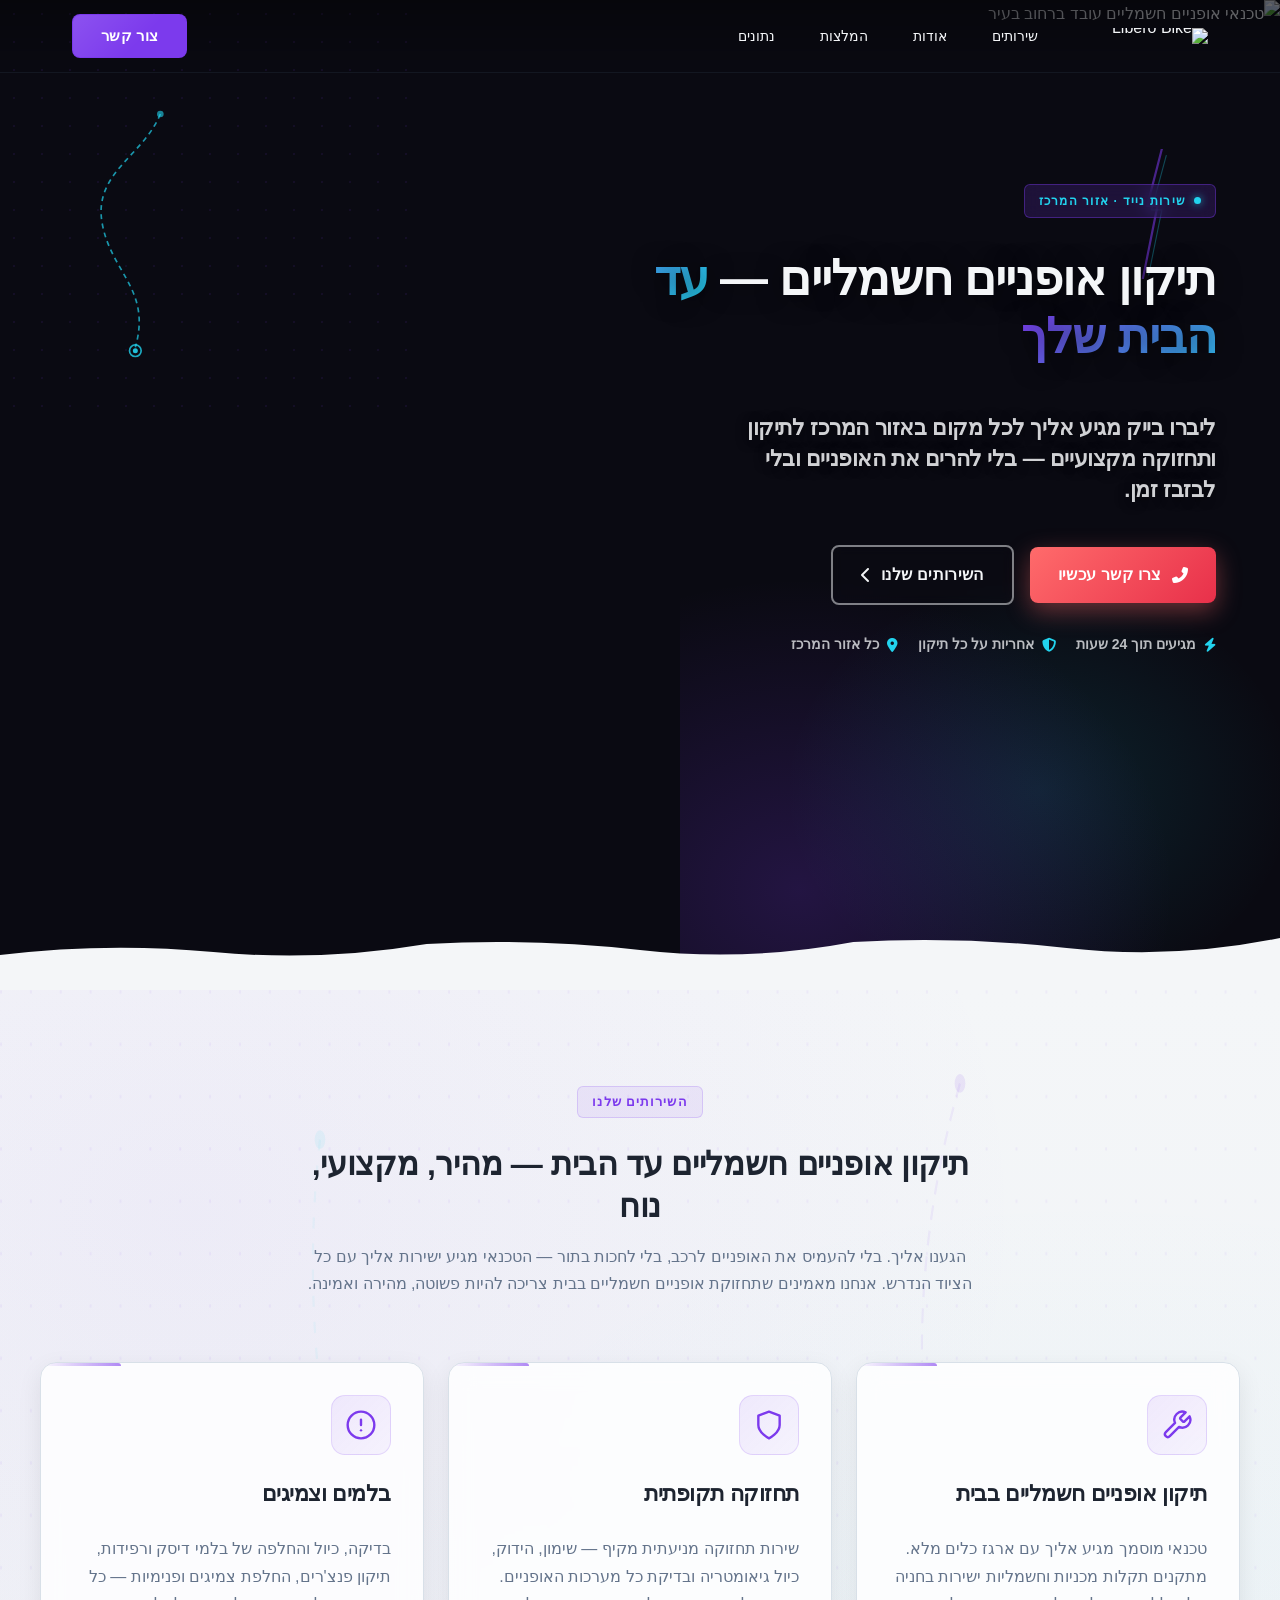
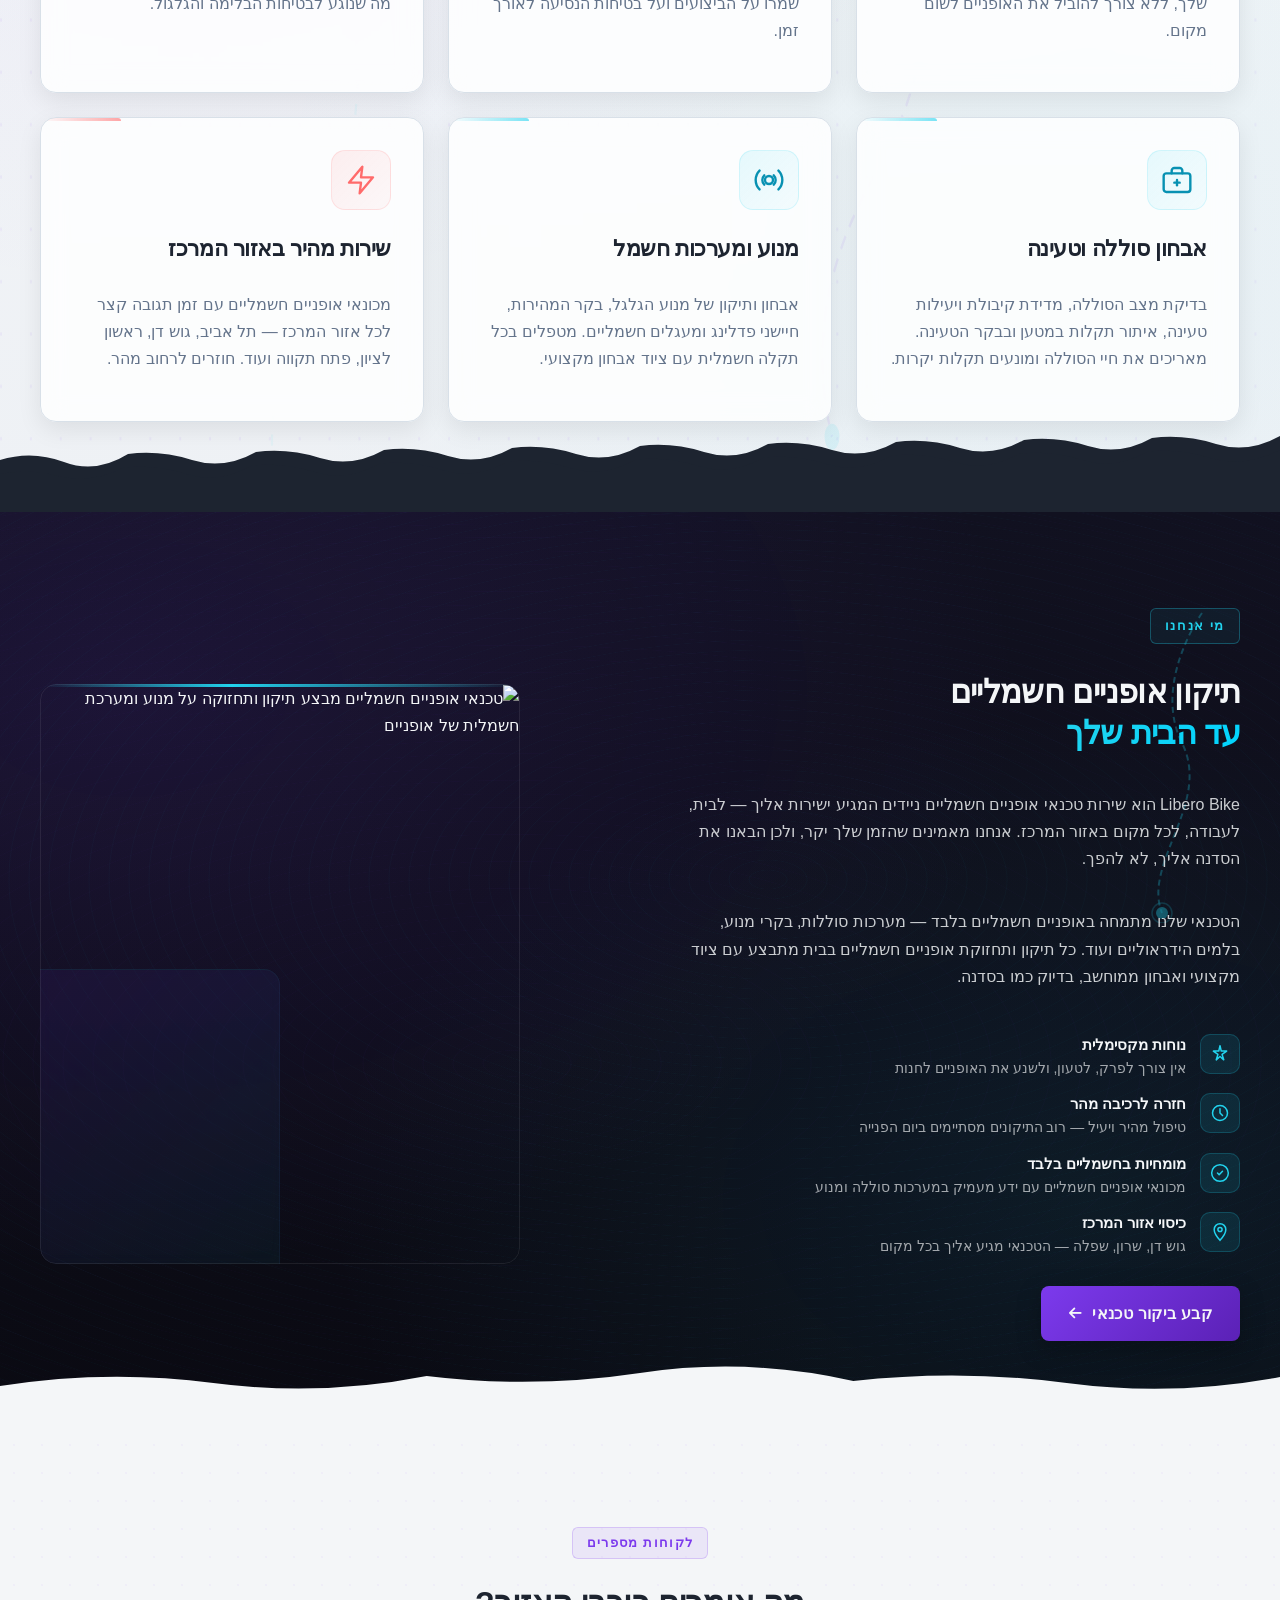
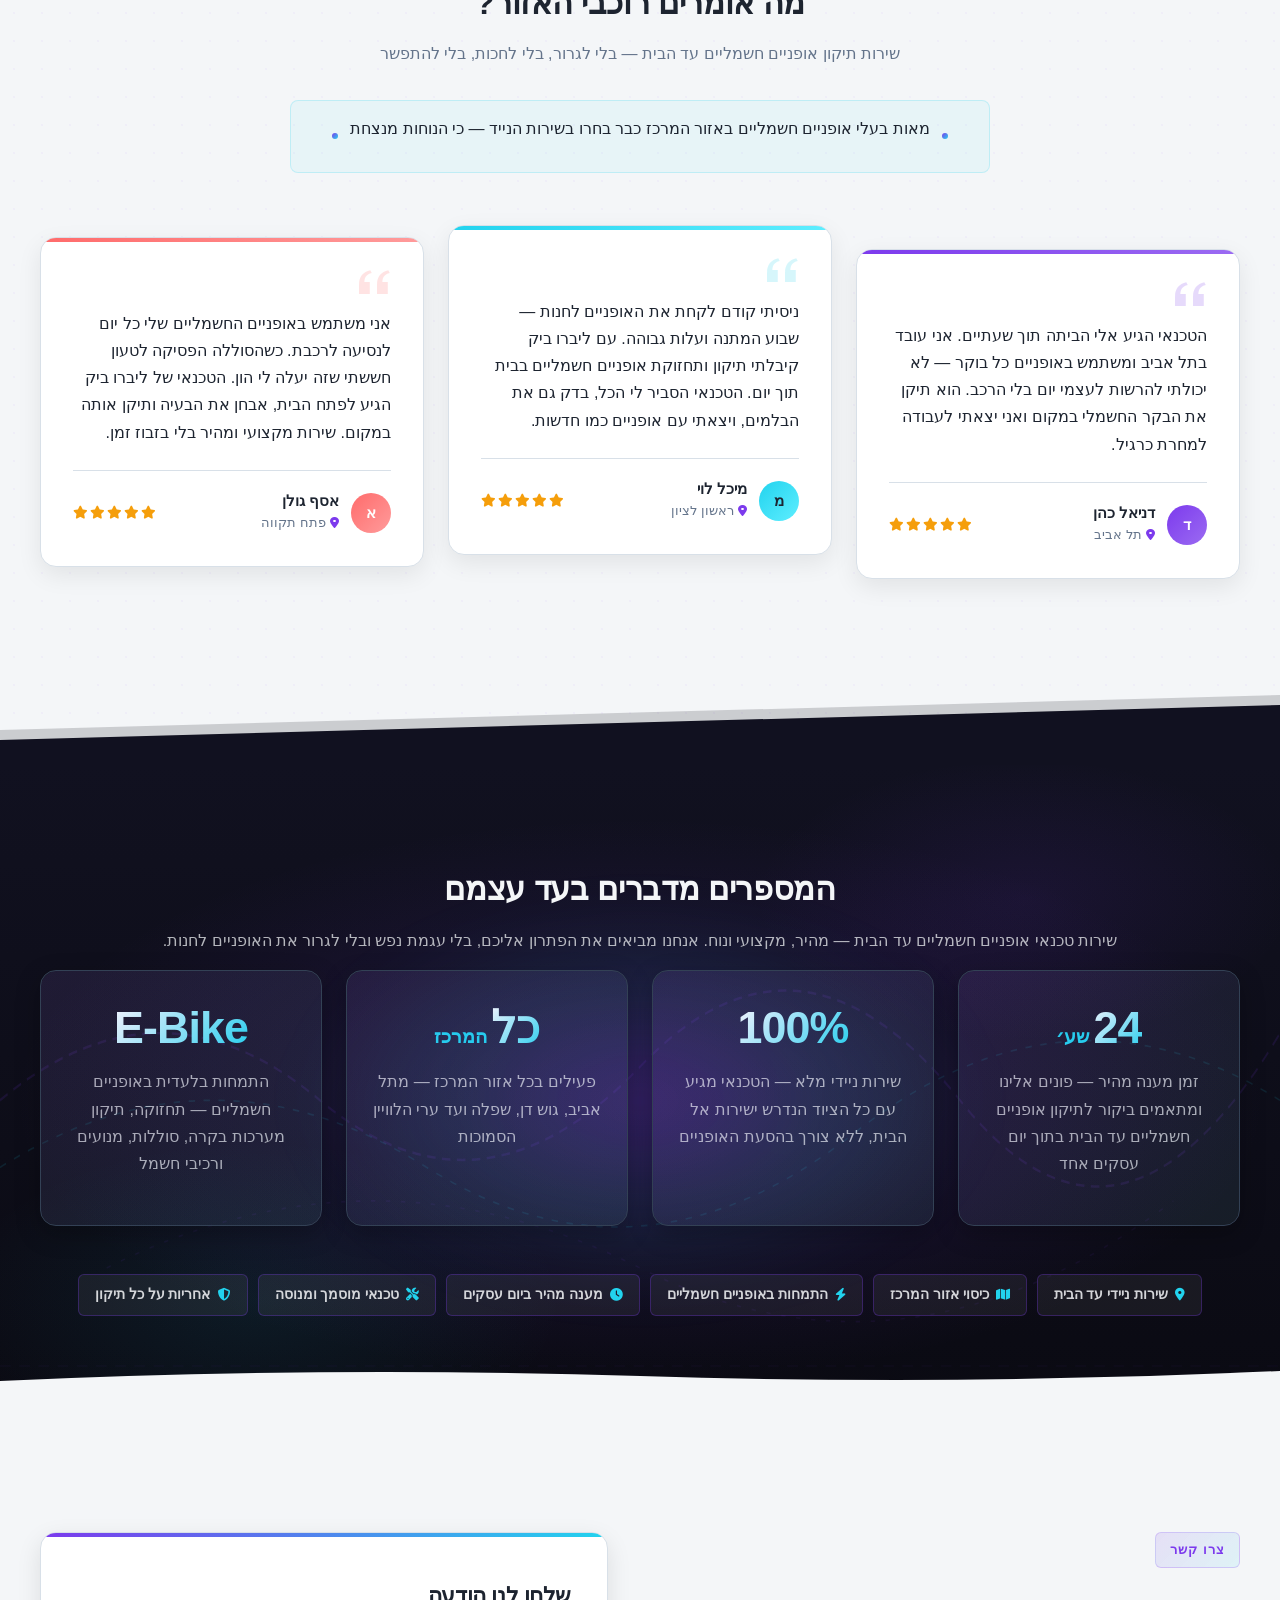
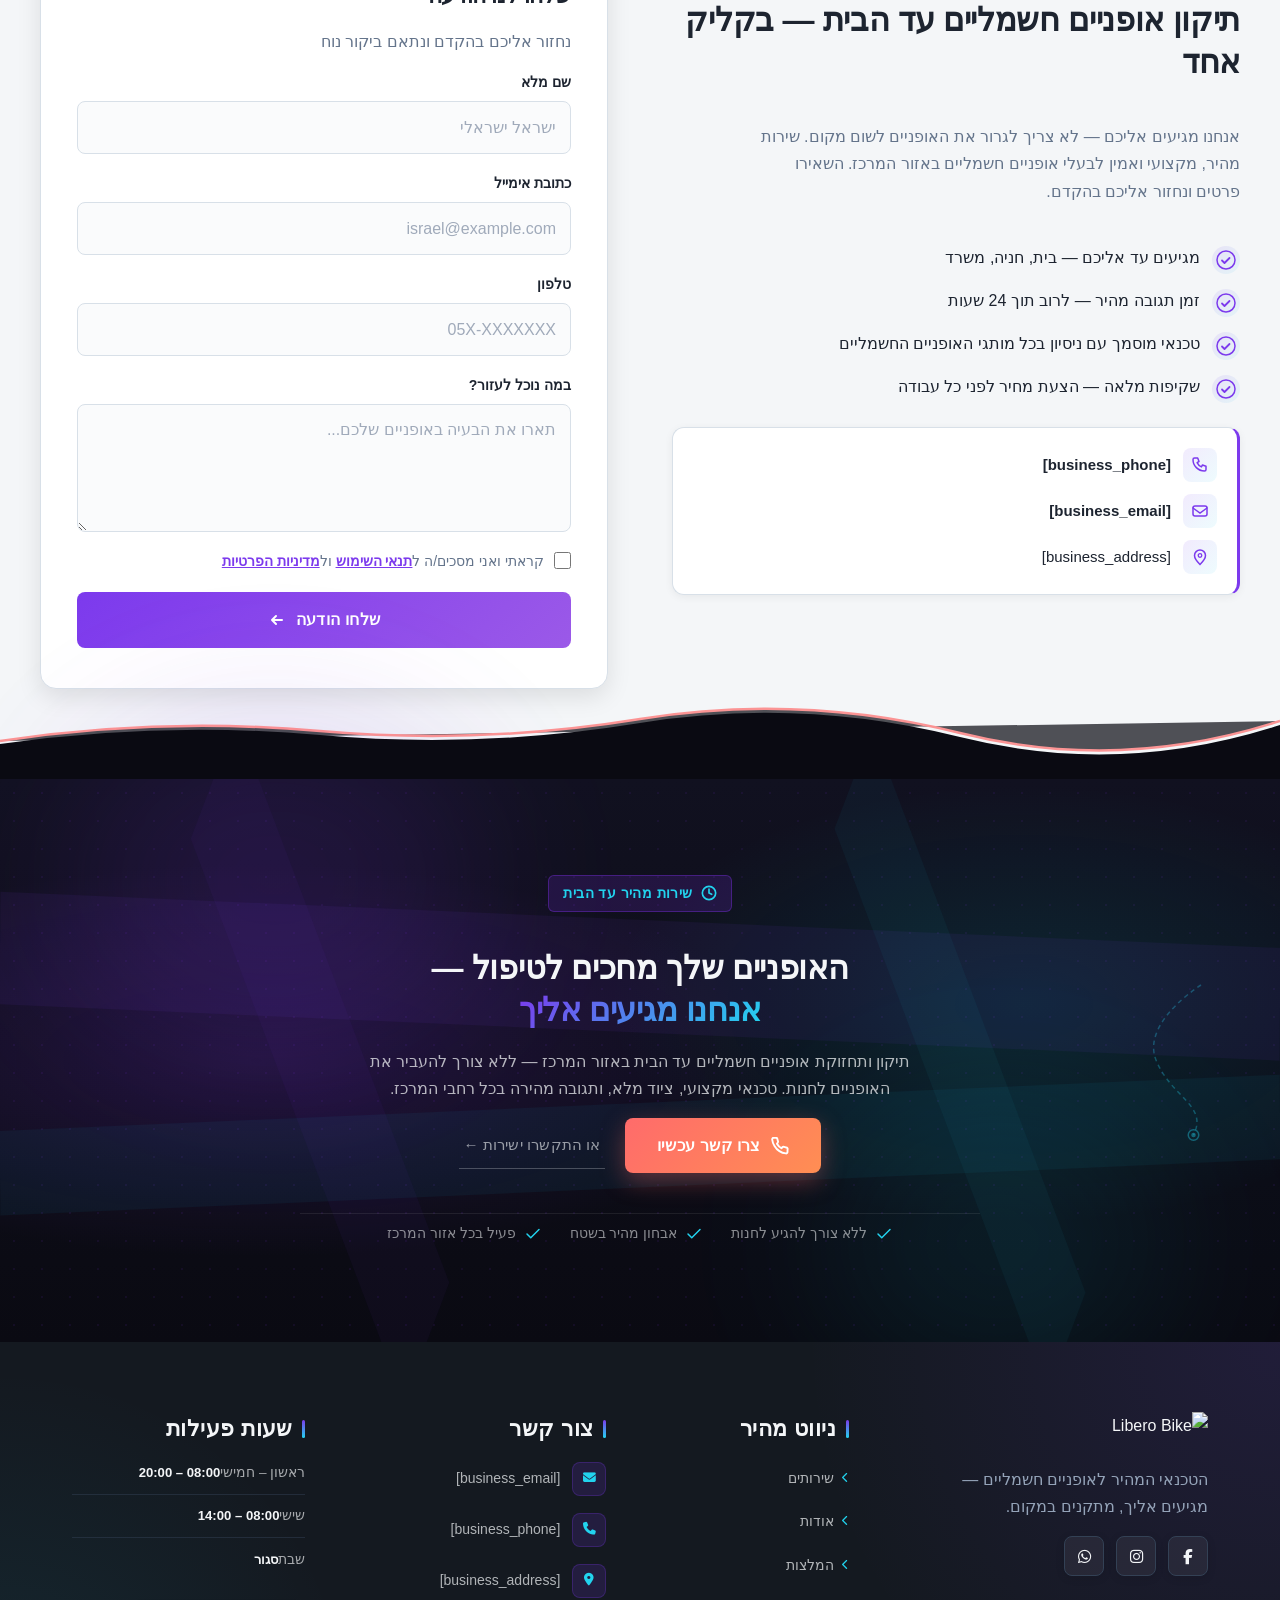
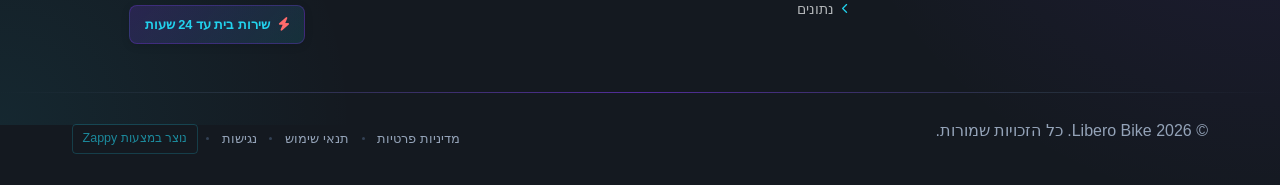
==== commit a6440a28: "Incremental sync: 1 page(s) — update_text" ====
--- a/index.html
+++ b/index.html
@@ -1520,13 +1520,13 @@
         <!-- Column 1: Company Info -->
         <div class="footer-col footer-brand">
           <div class="footer-logo-wrap">
-            <img src="/assets/business-logo.webp" alt="Libero Bike" class="logo">
+            <img src="/assets/business-logo.webp" alt="Libero Bike" class="logo" data-element-type="image" data-element-id="img-1777378239013-lfj68pllj" data-zappy-footer-image="true" style="">
           </div>
           <p class="footer-tagline">הטכנאי המהיר לאופניים חשמליים — מגיעים אליך, מתקנים במקום.</p>
           <div class="footer-social">
             <a href="[facebook_handle]" aria-label="Facebook"><i class="fab fa-facebook-f"></i></a>
-            <a href="[instagram_handle]" aria-label="Instagram"><i class="fab fa-instagram"></i></a>
-            <a href="[whatsapp_handle]" aria-label="WhatsApp"><i class="fab fa-whatsapp"></i></a>
+            <a href="[instagram_handle]" aria-label="Instagram"><i class="fab fa-instagram" data-element-type="icon" data-element-id="icon-1777378239010-kzsthcsd6" data-icon-type="fontawesome"></i></a>
+            <a href="[whatsapp_handle]" aria-label="WhatsApp"><i class="fab fa-whatsapp" data-element-type="icon" data-element-id="icon-1777378239010-j8d87z7d9" data-icon-type="fontawesome"></i></a>
           </div>
         </div>
 
@@ -1546,11 +1546,11 @@
           <h3 class="footer-heading"><span class="heading-accent"></span>צור קשר</h3>
           <ul class="footer-contact">
             <li>
-              <span class="contact-icon"><i class="fas fa-envelope"></i></span>
+              <span class="contact-icon"><i class="fas fa-envelope" data-element-type="icon" data-element-id="icon-1777378239010-h201t6urp" data-icon-type="fontawesome"></i></span>
               <span class="contact-text"><a href="mailto:[business_email]">[business_email]</a></span>
             </li>
             <li>
-              <span class="contact-icon"><i class="fas fa-phone"></i></span>
+              <span class="contact-icon"><i class="fas fa-phone" data-element-type="icon" data-element-id="icon-1777378239010-tavrryabx" data-icon-type="fontawesome"></i></span>
               <span class="contact-text"><a href="tel:[business_phone]">[business_phone]</a></span>
             </li>
             <li><a href="/"><span class="contact-icon"><i class="fas fa-map-marker-alt"></i></span>
@@ -1587,9 +1587,9 @@
           <span class="legal-sep"></span>
           <a href="/terms">תנאי שימוש</a>
           <span class="legal-sep"></span>
-          <a href="/accessibility">נגישות</a>
+          <a href="/accessibility" style="">נגישות</a>
           <span class="legal-sep"></span>
-          <a href="https://zappy5.com" target="_blank" class="zappy-attribution">נוצר באמצעות Zappy</a>
+          <a href="https://zappy5.com" target="_blank" class="zappy-attribution" style="">נוצר במצעות Zappy</a>
         </div>
       </div>
     </div>
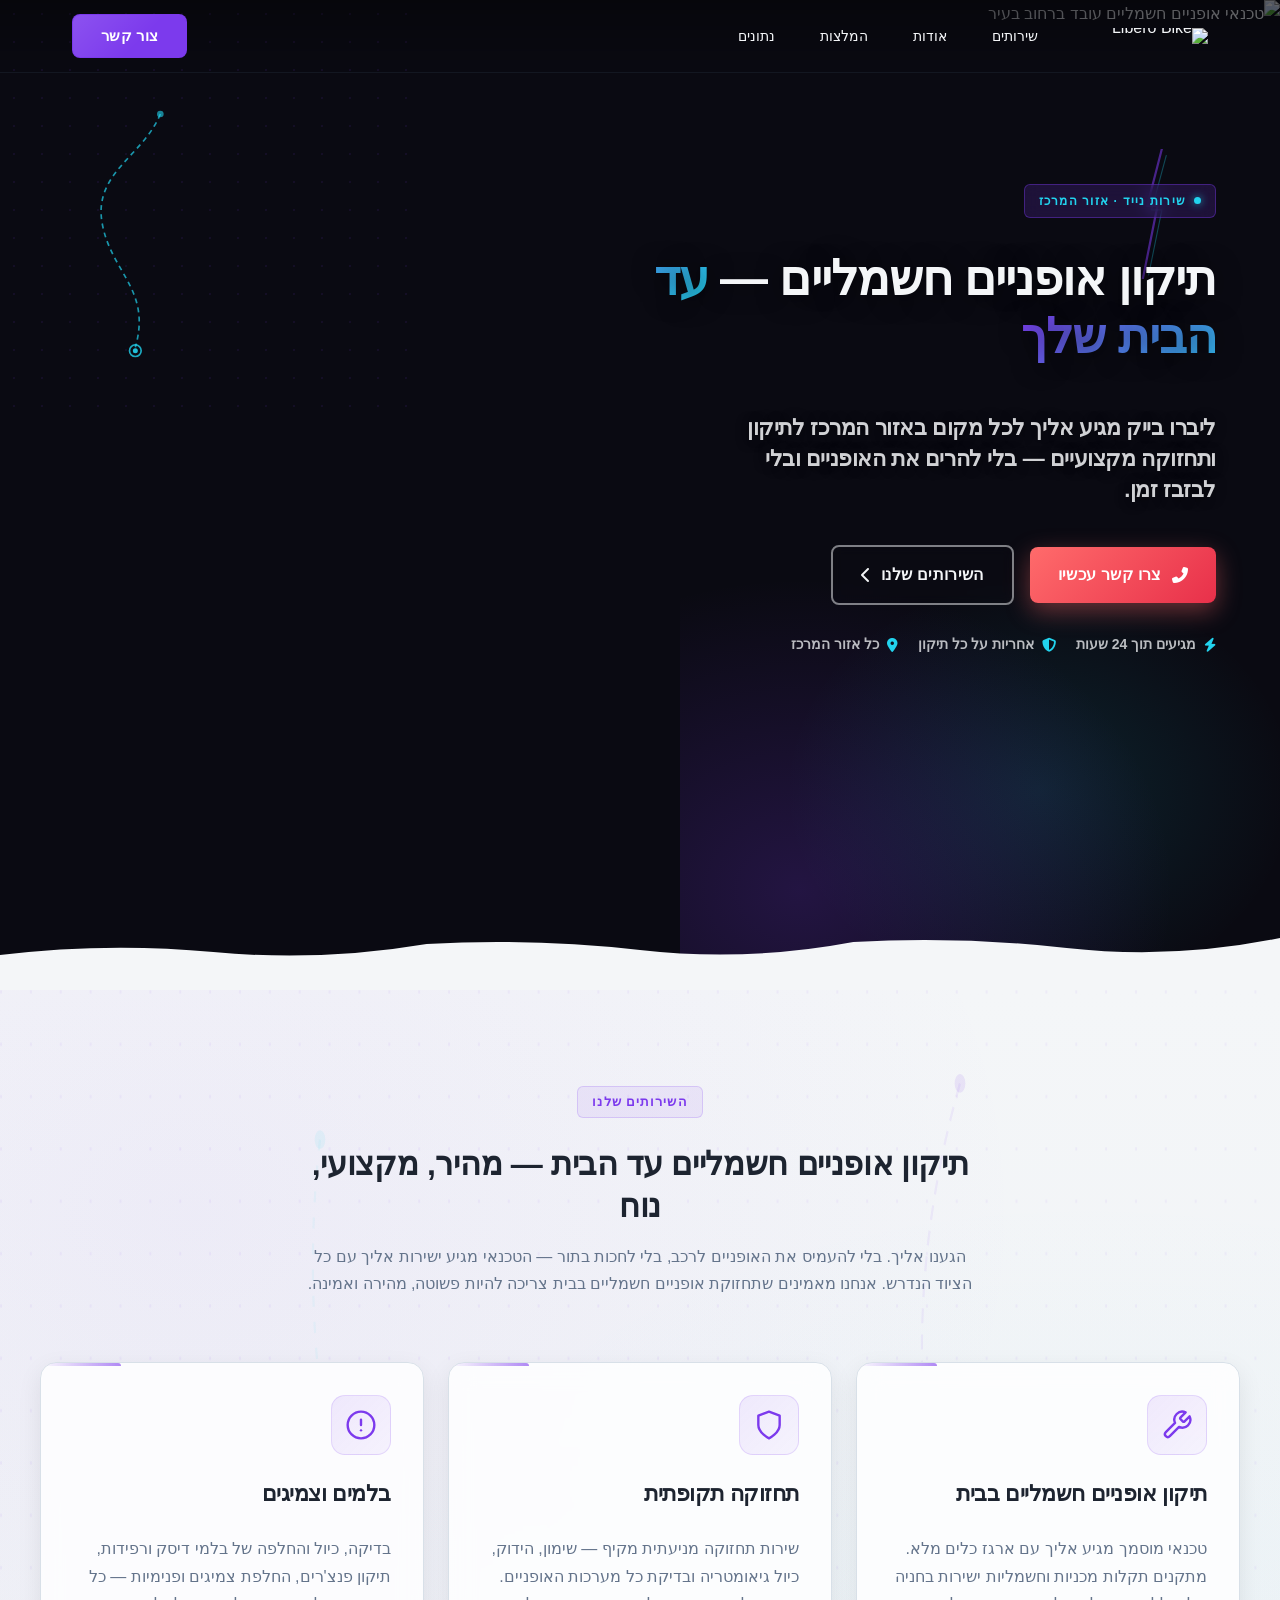
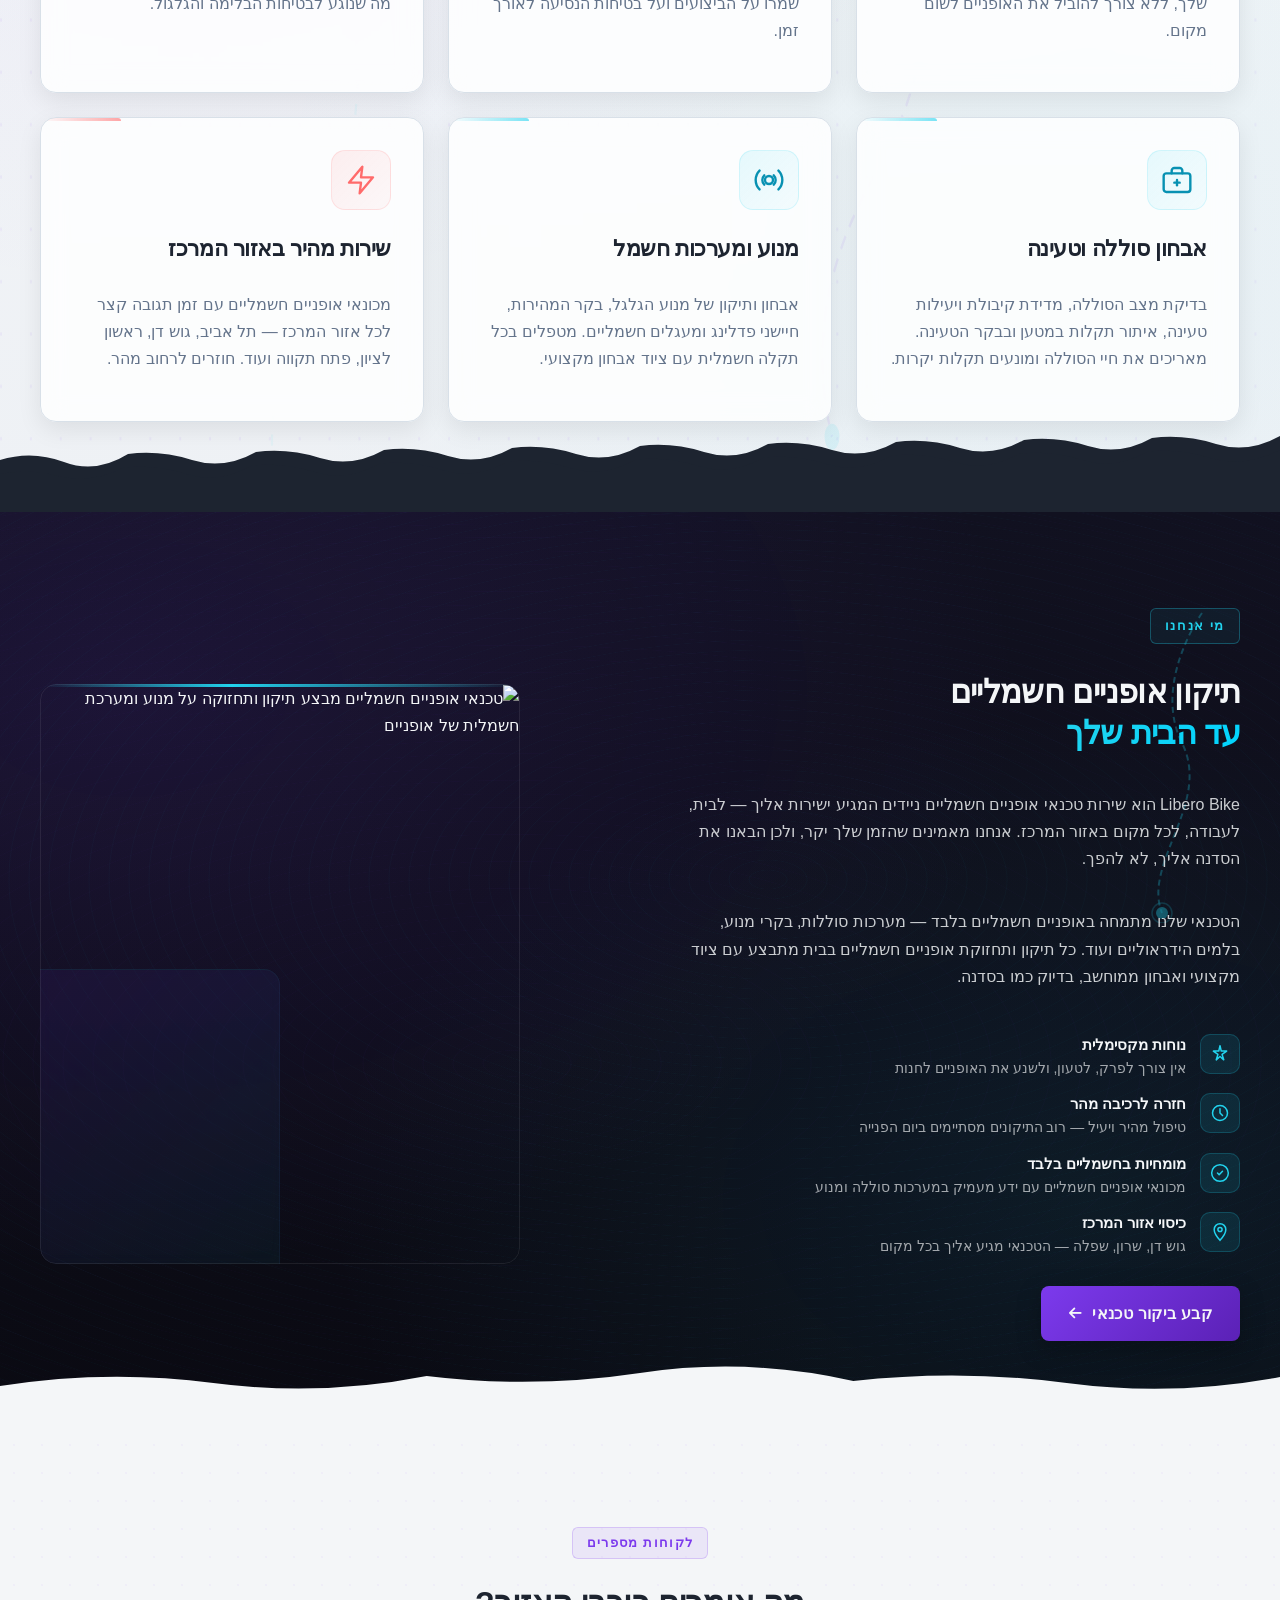
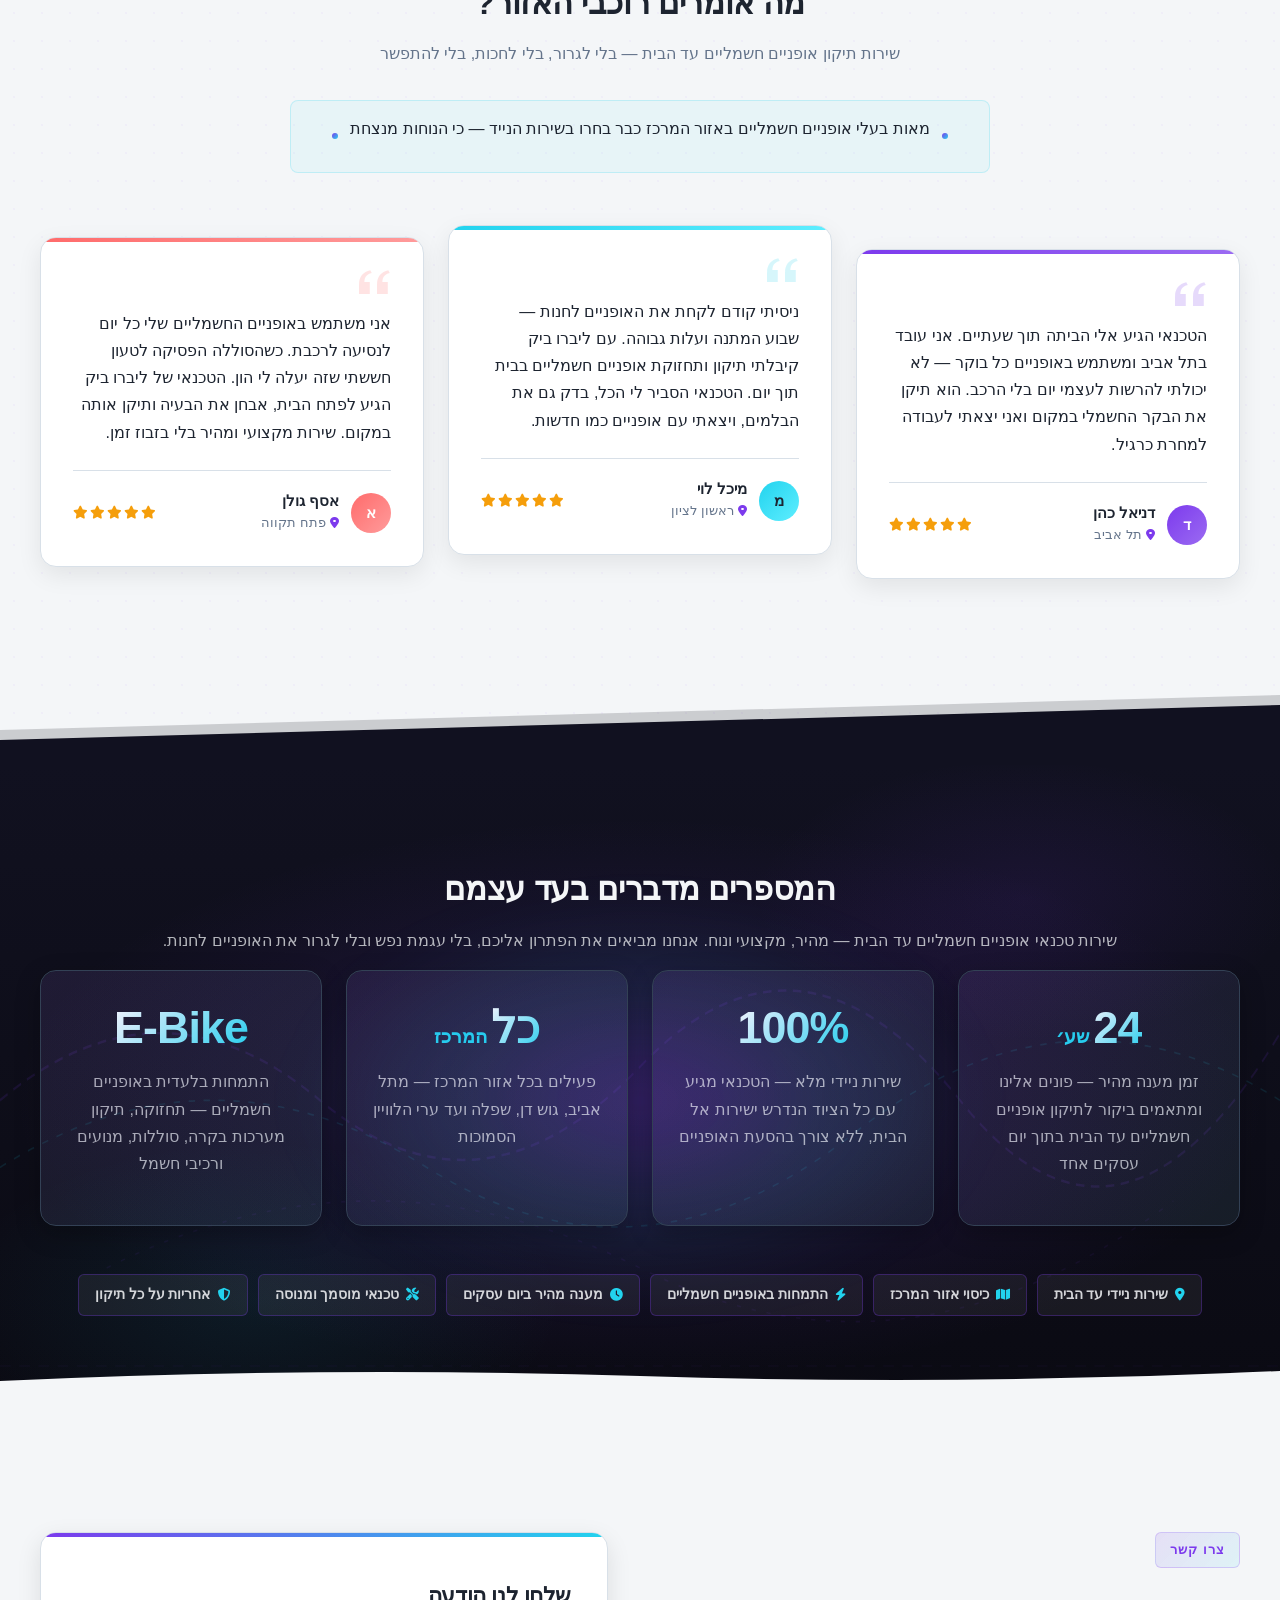
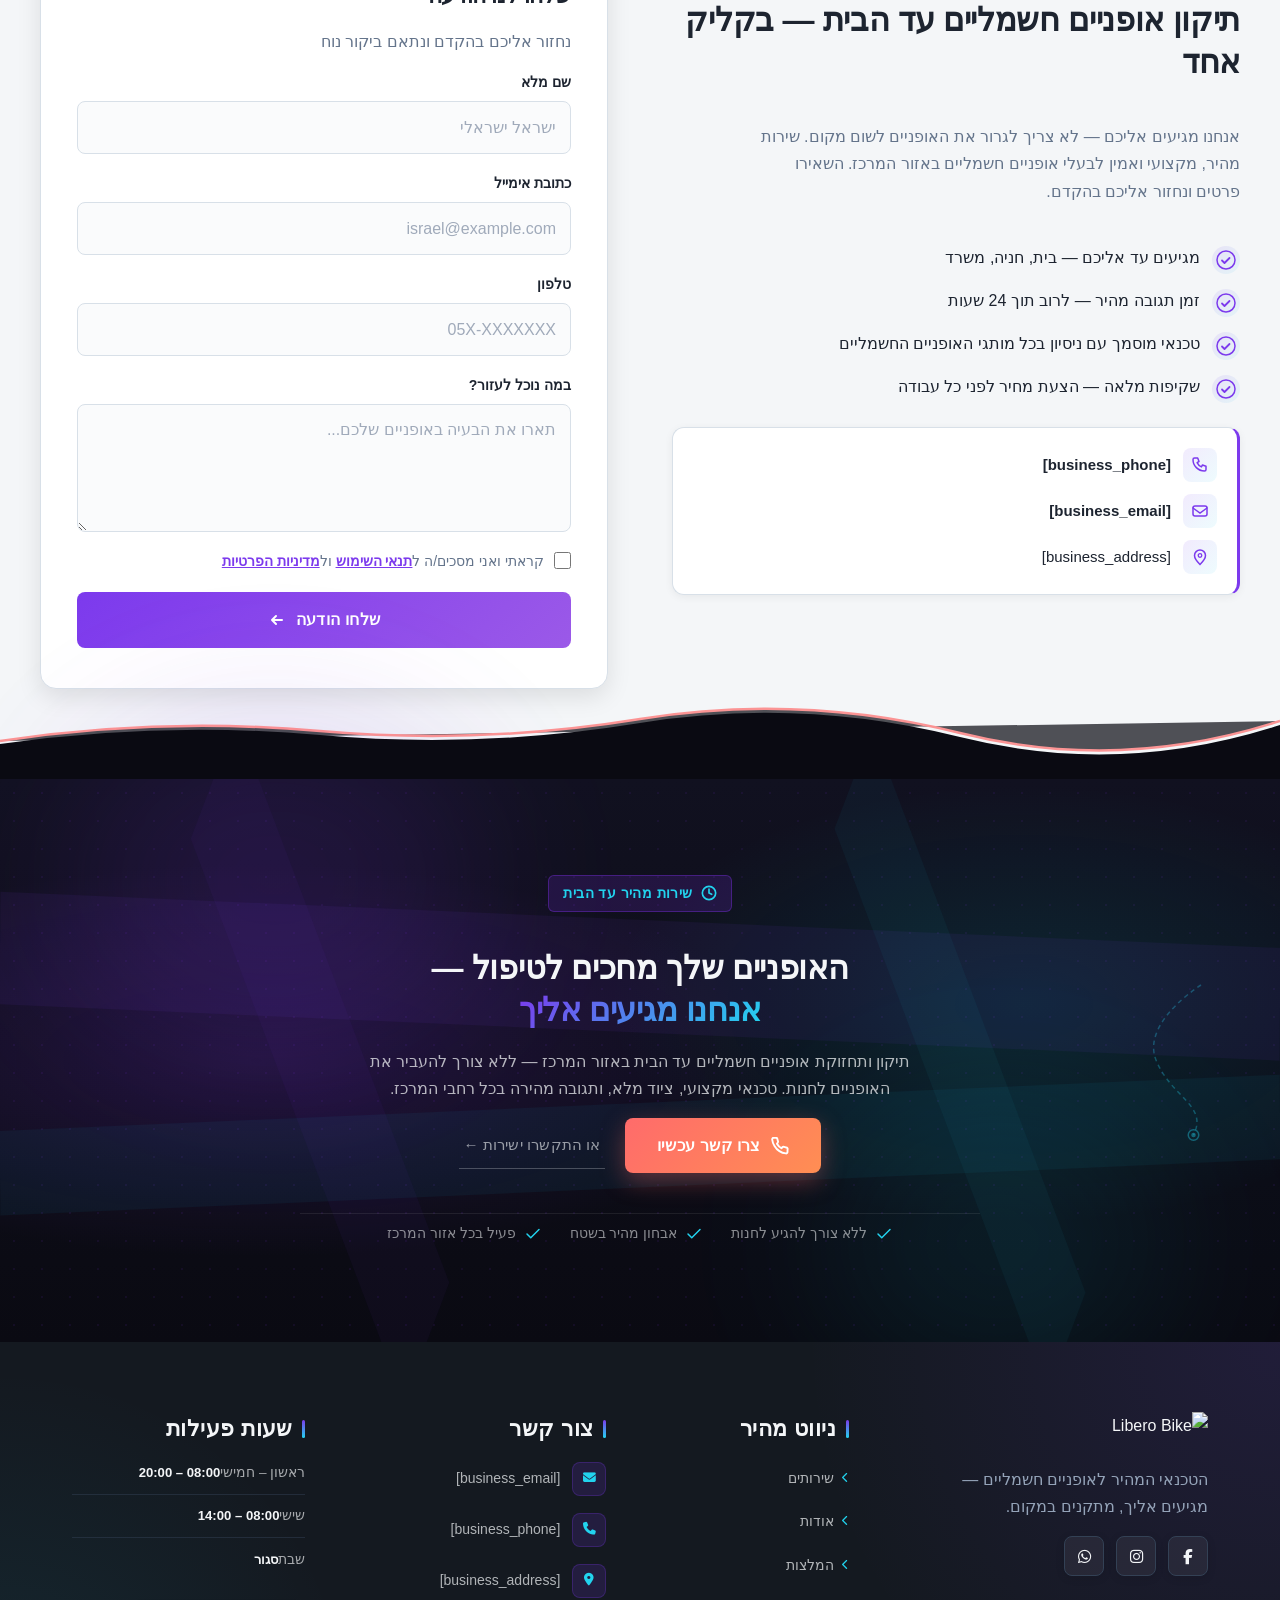
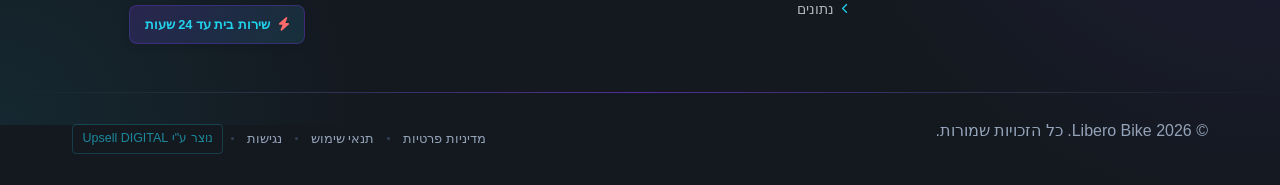
==== commit 0c2021f8: "Incremental sync: 1 page(s) — update_text" ====
--- a/index.html
+++ b/index.html
@@ -1589,7 +1589,7 @@
           <span class="legal-sep"></span>
           <a href="/accessibility" style="">נגישות</a>
           <span class="legal-sep"></span>
-          <a href="https://zappy5.com" target="_blank" class="zappy-attribution" style="">נוצר במצעות Zappy</a>
+          <a href="https://zappy5.com" target="_blank" class="zappy-attribution" style="">נוצר ע"י Upsell DIGITAL</a>
         </div>
       </div>
     </div>
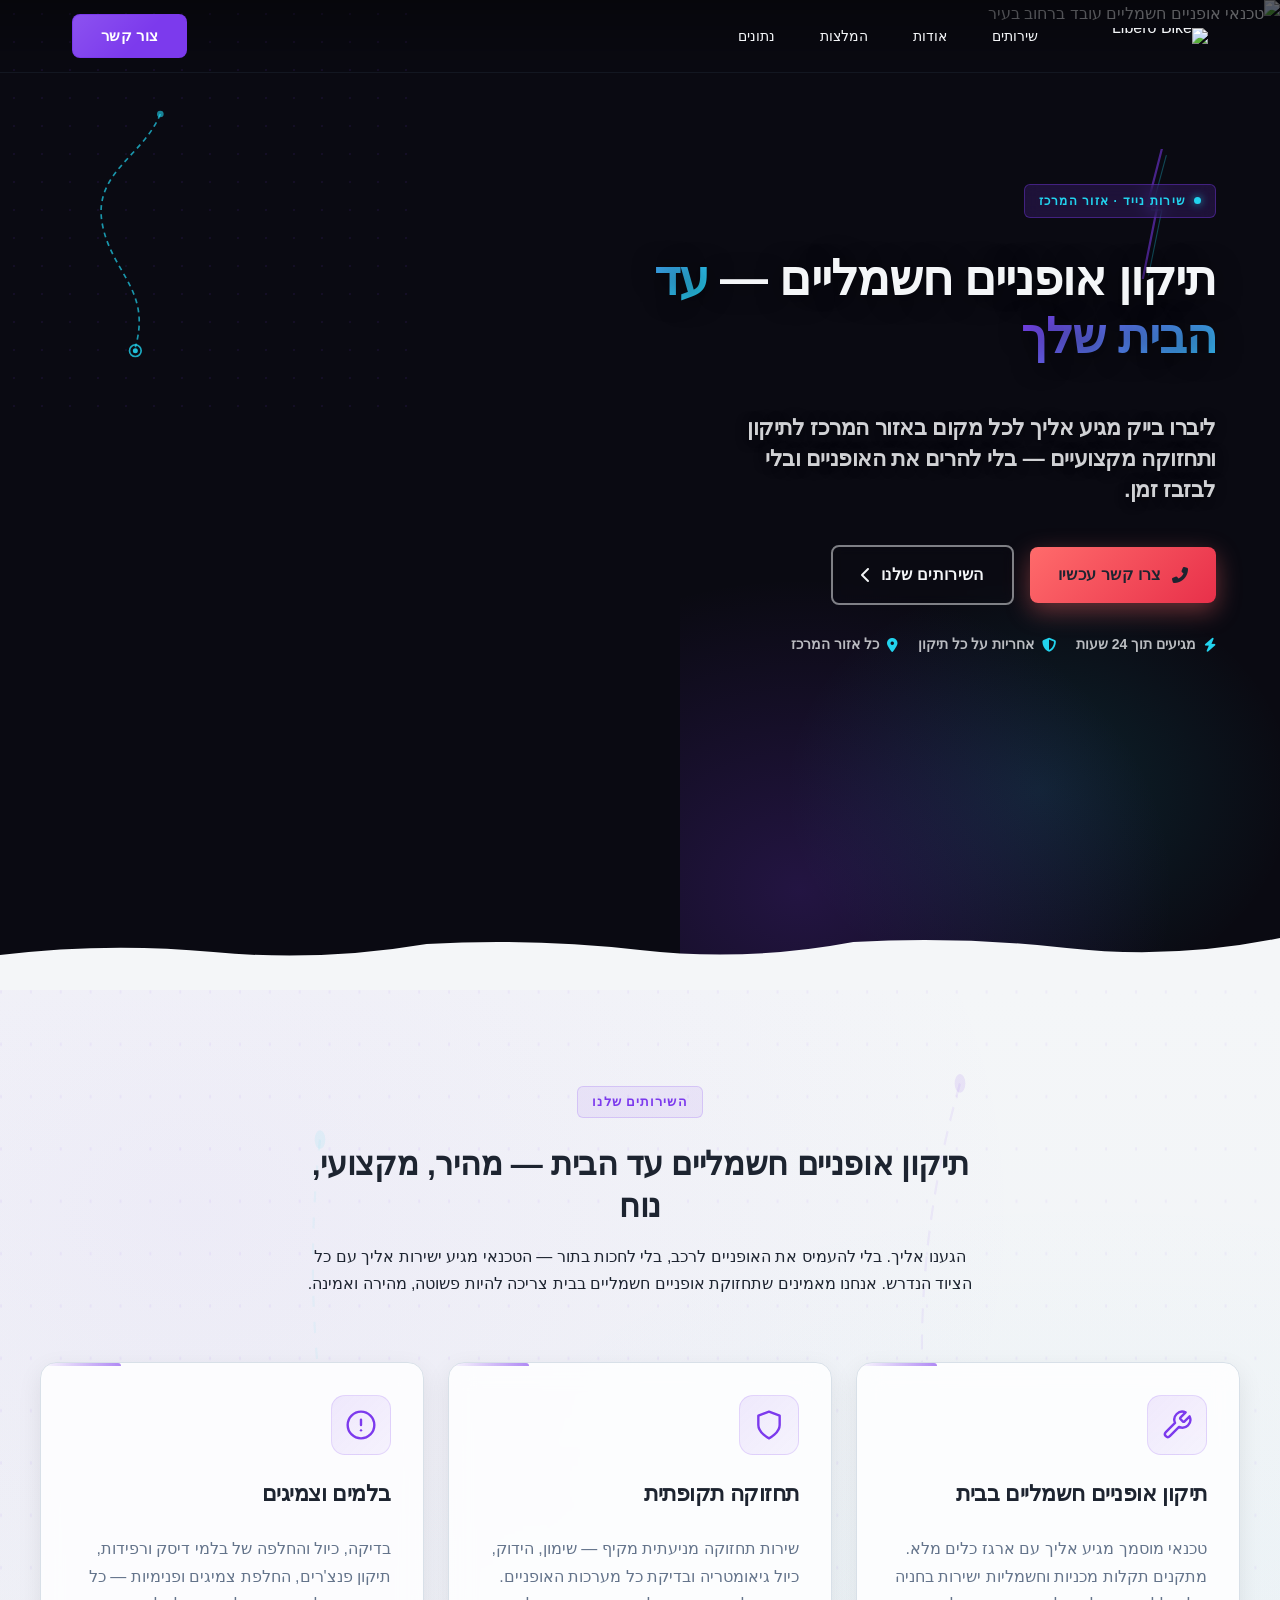
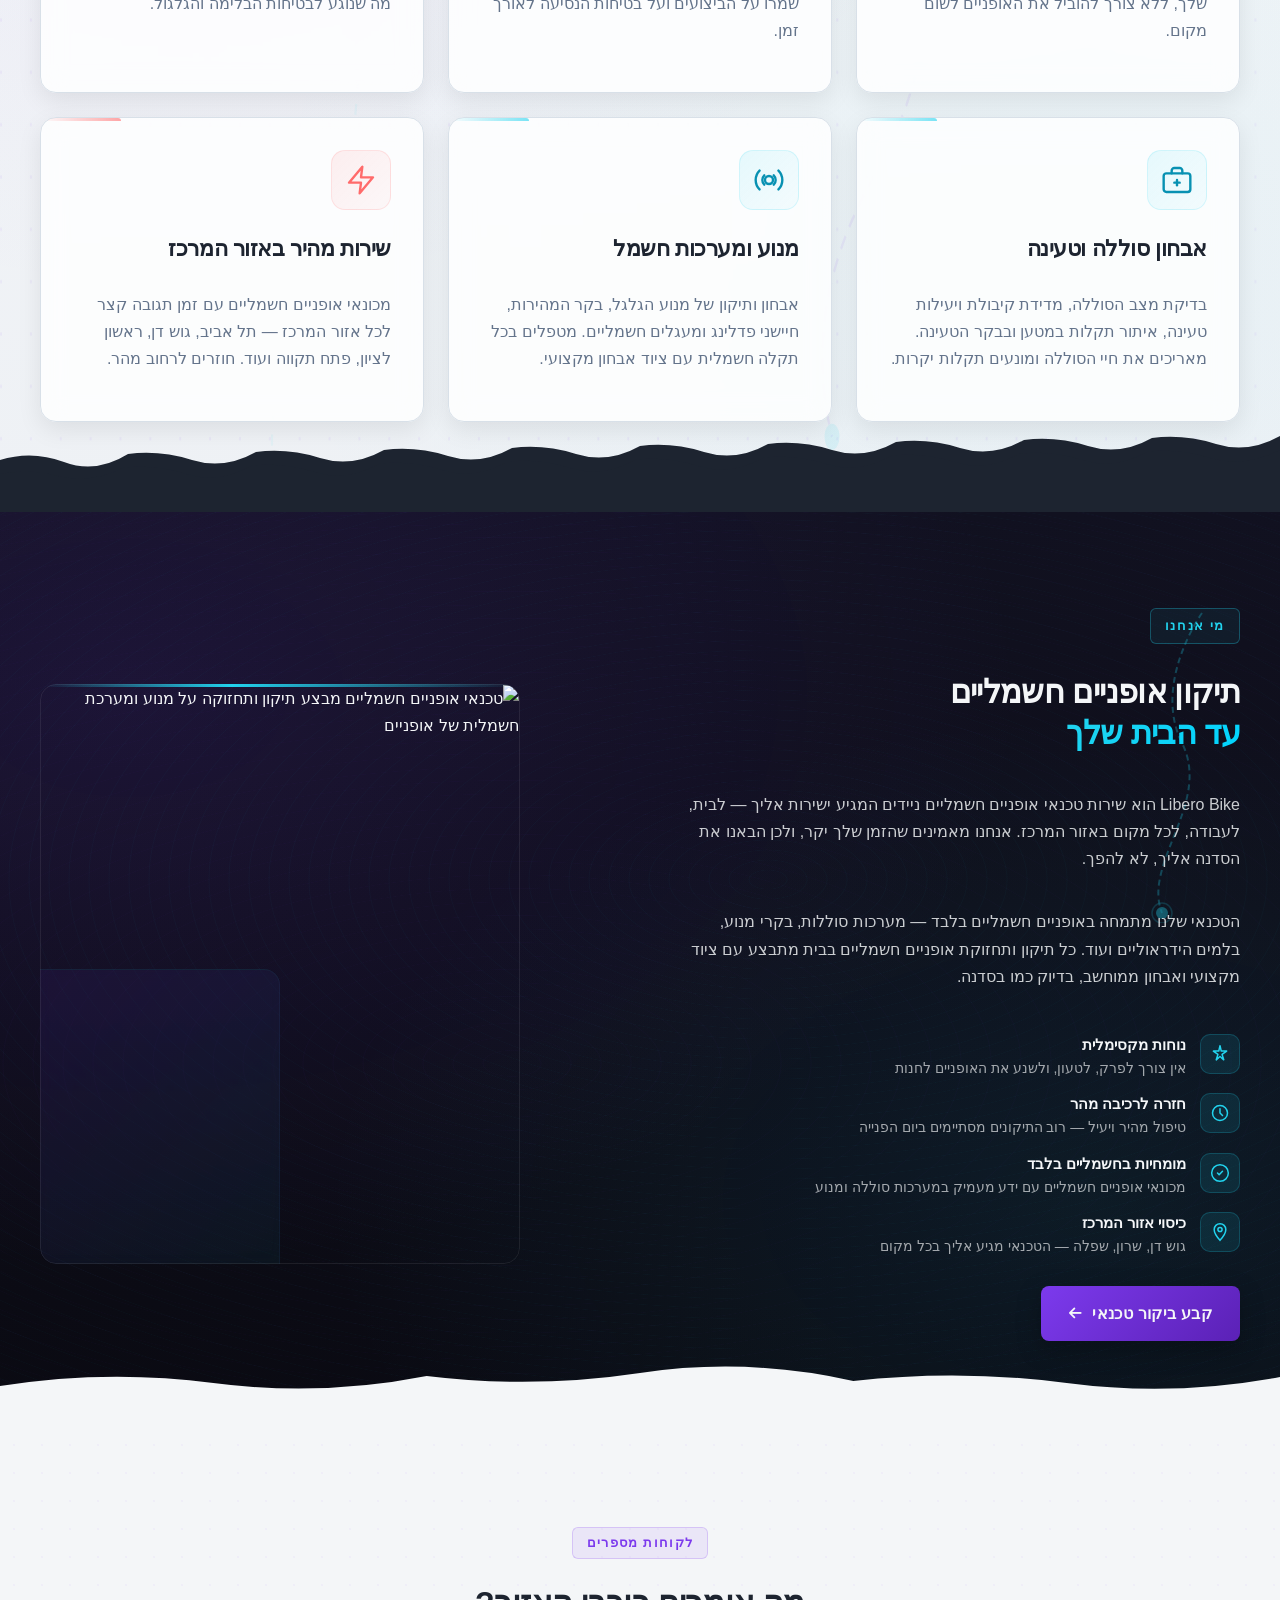
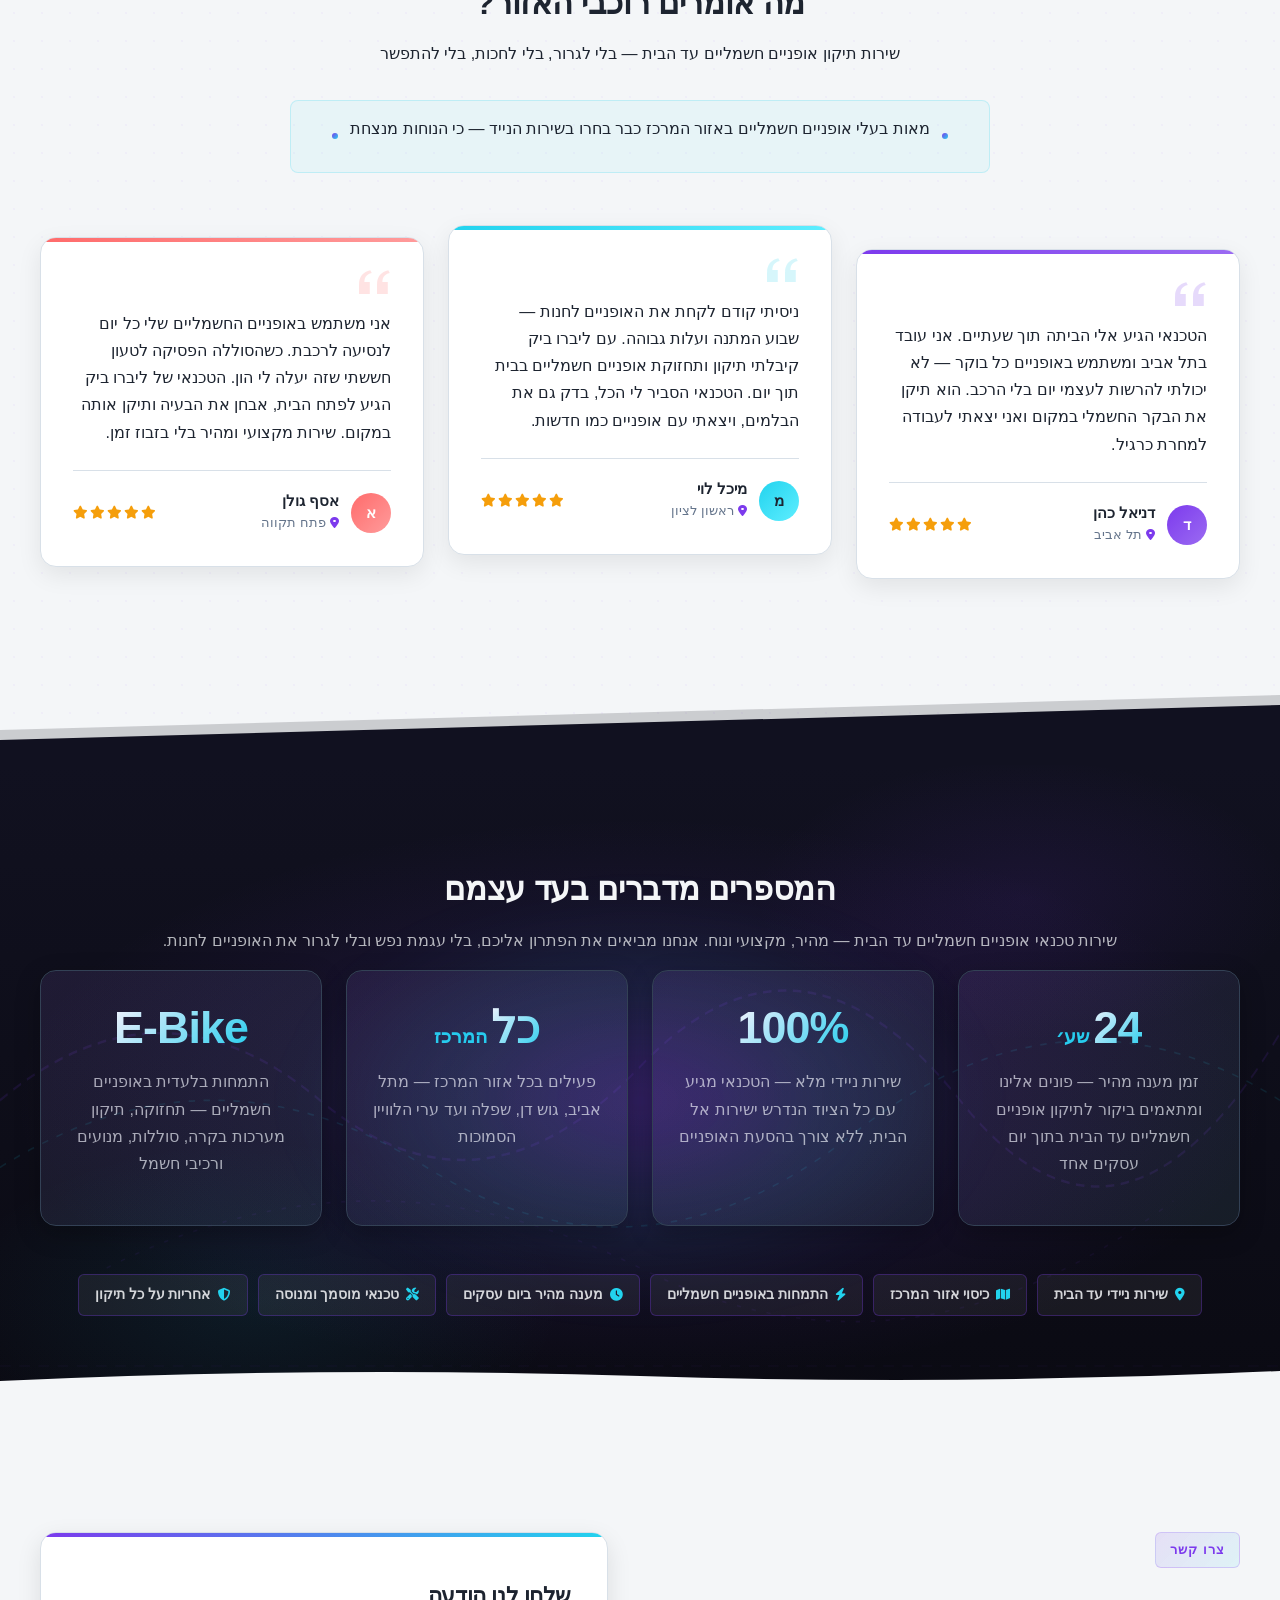
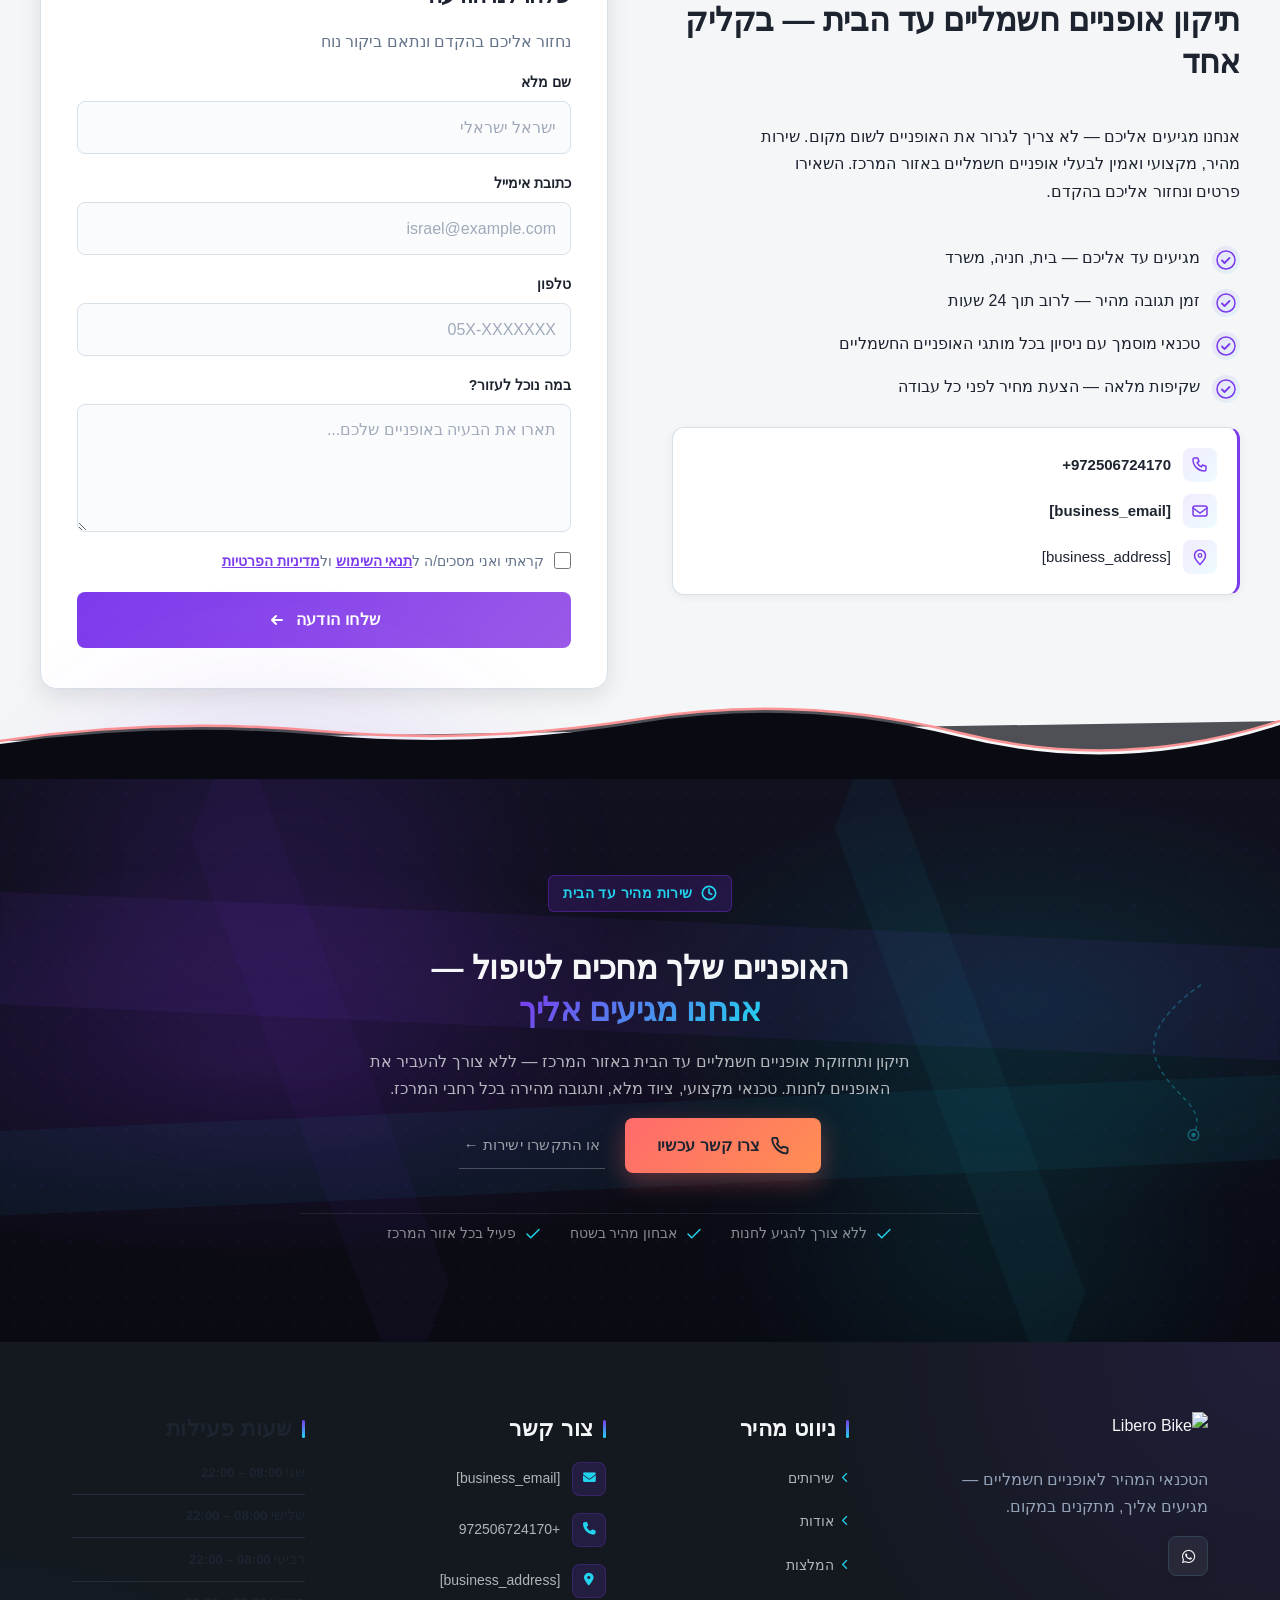
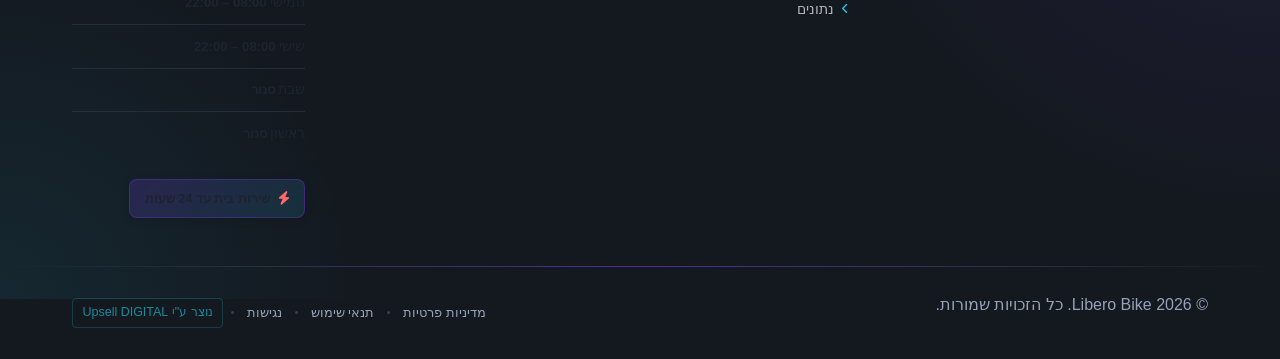
==== commit ed81e873: "Background sync: Progressive GitHub Sync" ====
--- a/index.html
+++ b/index.html
@@ -297,31 +297,6 @@
       @media (min-width: 769px) { .mobile-submenu-toggle { display: none !important; } }
     </style>
 
-    <style id="mobile-lang-menu-deployed-css">
-    @media (max-width: 768px) {
-      .lang-switcher,
-      .nav-cta-container .lang-switcher,
-      .nav-container .lang-switcher,
-      .navbar .lang-switcher,
-      .navbar .nav-cta-container .lang-switcher,
-      .nav-icons-left .lang-switcher,
-      .nav-ecommerce-icons .lang-switcher { display: none !important; }
-      .mobile-lang-menu { width: 100%; border-top: 1px solid rgba(128,128,128,0.2); padding: 8px 0 0 0; margin-top: 8px; }
-      .mobile-lang-toggle { display: flex !important; align-items: center; justify-content: space-between; width: 100%; padding: 12px 16px; background: none; border: none; cursor: pointer; font-size: 15px; color: inherit; font-family: inherit; }
-      .mobile-lang-toggle::after { content: ''; display: inline-block; width: 8px; height: 8px; border-right: 2px solid currentColor; border-bottom: 2px solid currentColor; transform: rotate(45deg); transition: transform 0.3s ease; margin-left: 8px; }
-      .mobile-lang-toggle.expanded::after { transform: rotate(-135deg); }
-      .mobile-lang-options { max-height: 0; overflow: hidden; transition: max-height 0.3s ease; }
-      .mobile-lang-options.expanded { max-height: 300px; }
-      .mobile-lang-option { display: flex !important; align-items: center; gap: 10px; padding: 10px 24px; text-decoration: none; color: inherit; font-size: 14px; font-family: inherit; }
-      .mobile-lang-option:hover { background: rgba(128,128,128,0.1); }
-      .mobile-lang-option.active { font-weight: 600; opacity: 0.7; pointer-events: none; }
-      .mobile-lang-option img { width: 20px; height: 20px; border-radius: 50%; }
-    }
-    @media (min-width: 769px) {
-      .mobile-lang-menu { display: none !important; }
-    }
-    </style>
-
     <style id="zappy-widget-visibility">
       #mic-access-tool-general-button, .mic-access-tool-general-button,
       #mic-init-access-tool .mic-access-tool-general-button, #mic-init-access-tool #mic-access-tool-general-button,
@@ -343,7 +318,7 @@
     </svg>
   </button>
 
-  <button class="phone-header-btn" data-phone="[business_phone]" aria-label="Call">
+  <button class="phone-header-btn" data-phone="+972506724170" aria-label="Call">
     <svg width="20" height="20" viewBox="0 0 24 24" fill="currentColor">
       <path d="M22 16.92v3a2 2 0 0 1-2.18 2 19.79 19.79 0 0 1-8.63-3.07 19.5 19.5 0 0 1-6-6 19.79 19.79 0 0 1-3.07-8.67A2 2 0 0 1 4.11 2h3a2 2 0 0 1 2 1.72 12.84 12.84 0 0 0 .7 2.81 2 2 0 0 1-.45 2.11L8.09 9.91a16 16 0 0 0 6 6l1.27-1.27a2 2 0 0 1 2.11-.45 12.84 12.84 0 0 0 2.81.7A2 2 0 0 1 22 16.92z"></path>
     </svg>
@@ -746,7 +721,7 @@
         const phoneLinks = document.querySelectorAll('a[href^="tel:"]');
         const phoneNumber = phoneLinks.length > 0 
           ? phoneLinks[0].getAttribute('href').replace('tel:', '')
-          : '[business_phone]';
+          : '+972506724170';
         
         window.location.href = 'tel:' + phoneNumber;
         console.log('[Navbar] Phone button clicked');
@@ -1254,8 +1229,8 @@
     </header>
 
     <!-- Stats Grid -->
-    <div class="index-stats-section__stats-grid">
-      <article class="index-stats-section__stat-block">
+    <div class="index-stats-section__stats-grid zappy-preserve-css-grid" id="zappy-auto-grid-1777378239124-uppgc7" data-zappy-auto-grid="true" data-original-item-width="282" data-original-gap="24px" style="display: grid; --zappy-grid-cols: repeat(4, minmax(0, 1fr)); grid-template-columns: repeat(4, minmax(0, 1fr)); align-items: stretch !important;" data-zappy-explicit-columns="true">
+      <article class="index-stats-section__stat-block" data-grid-item-index="0">
         <div class="index-stats-section__stat-number-wrap">
           <span class="index-stats-section__stat-number">24</span>
           <span class="index-stats-section__stat-suffix">שע׳</span>
@@ -1263,14 +1238,14 @@
         <p class="index-stats-section__stat-desc">זמן מענה מהיר — פונים אלינו ומתאמים ביקור לתיקון אופניים חשמליים עד הבית בתוך יום עסקים אחד</p>
       </article>
 
-      <article class="index-stats-section__stat-block">
+      <article class="index-stats-section__stat-block" data-grid-item-index="1">
         <div class="index-stats-section__stat-number-wrap">
           <span class="index-stats-section__stat-number">100%</span>
         </div>
         <p class="index-stats-section__stat-desc">שירות ניידי מלא — הטכנאי מגיע עם כל הציוד הנדרש ישירות אל הבית, ללא צורך בהסעת האופניים</p>
       </article>
 
-      <article class="index-stats-section__stat-block">
+      <article class="index-stats-section__stat-block" data-grid-item-index="2">
         <div class="index-stats-section__stat-number-wrap">
           <span class="index-stats-section__stat-number">כל</span>
           <span class="index-stats-section__stat-suffix">המרכז</span>
@@ -1278,7 +1253,7 @@
         <p class="index-stats-section__stat-desc">פעילים בכל אזור המרכז — מתל אביב, גוש דן, שפלה ועד ערי הלוויין הסמוכות</p>
       </article>
 
-      <article class="index-stats-section__stat-block">
+      <article class="index-stats-section__stat-block" data-grid-item-index="3">
         <div class="index-stats-section__stat-number-wrap">
           <span class="index-stats-section__stat-number">E-Bike</span>
         </div>
@@ -1293,23 +1268,23 @@
         שירות ניידי עד הבית
       </span>
       <span class="index-stats-section__chip" role="listitem">
-        <i class="fa-solid fa-map" aria-hidden="true"></i>
+        <i class="fa-solid fa-map" aria-hidden="true" data-element-type="icon" data-element-id="icon-1777378239010-032928f44" data-icon-type="fontawesome"></i>
         כיסוי אזור המרכז
       </span>
       <span class="index-stats-section__chip" role="listitem">
         <i class="fa-solid fa-bolt" aria-hidden="true"></i>
         התמחות באופניים חשמליים
       </span>
-      <span class="index-stats-section__chip" role="listitem">
-        <i class="fa-solid fa-clock" aria-hidden="true"></i>
+      <span class="index-stats-section__chip" role="listitem" >
+        <i class="fa-solid fa-clock" aria-hidden="true" data-element-type="icon" data-element-id="icon-1777378239010-smsczyfx" data-icon-type="fontawesome" style="cursor: pointer;"></i>
         מענה מהיר ביום עסקים
       </span>
       <span class="index-stats-section__chip" role="listitem">
-        <i class="fa-solid fa-screwdriver-wrench" aria-hidden="true"></i>
+        <i class="fa-solid fa-screwdriver-wrench" aria-hidden="true" data-element-type="icon" data-element-id="icon-1777378239010-32mpqwqbp" data-icon-type="fontawesome"></i>
         טכנאי מוסמך ומנוסה
       </span>
       <span class="index-stats-section__chip" role="listitem">
-        <i class="fa-solid fa-shield-halved" aria-hidden="true"></i>
+        <i class="fa-solid fa-shield-halved" aria-hidden="true" data-element-type="icon" data-element-id="icon-1777378239010-5328ggrxw" data-icon-type="fontawesome"></i>
         אחריות על כל תיקון
       </span>
     </div>
@@ -1382,7 +1357,7 @@
               <path d="M3.5 2h3.2l1.3 3.5-1.9 1.1a9.1 9.1 0 004.3 4.3l1.1-1.9L15 10.3V13.5A1.5 1.5 0 0113.5 15C7.1 15 2 9.9 2 3.5A1.5 1.5 0 013.5 2z" stroke="currentColor" stroke-width="1.5" stroke-linecap="round" stroke-linejoin="round"></path>
             </svg>
           </span>
-          <a href="tel:[business_phone]" class="index-contact-direct-link">[business_phone]</a>
+          <a href="tel:+972506724170" class="index-contact-direct-link">+972506724170</a>
         </div>
         <div class="index-contact-direct-item">
           <span class="index-contact-direct-icon">
@@ -1491,7 +1466,7 @@
         <svg data-element-type="icon" data-icon-type="svg" width="18" height="18" viewBox="0 0 24 24" fill="none" stroke="currentColor" stroke-width="2.5" stroke-linecap="round" stroke-linejoin="round" aria-hidden="true"><path d="M22 16.92v3a2 2 0 0 1-2.18 2 19.79 19.79 0 0 1-8.63-3.07A19.5 19.5 0 0 1 4.69 12 19.79 19.79 0 0 1 1.61 3.38 2 2 0 0 1 3.58 1h3a2 2 0 0 1 2 1.72c.127.96.361 1.903.7 2.81a2 2 0 0 1-.45 2.11L7.91 8.96a16 16 0 0 0 6 6l1.27-1.27a2 2 0 0 1 2.11-.45c.907.339 1.85.573 2.81.7A2 2 0 0 1 22 16.92z"></path></svg>
         צרו קשר עכשיו
       </a>
-      <a href="tel:[business_phone]" class="index-cta-btn-ghost">או התקשרו ישירות ←</a>
+      <a href="tel:+972506724170" class="index-cta-btn-ghost">או התקשרו ישירות ←</a>
     </div>
 
     <div class="index-cta-trust">
@@ -1520,13 +1495,13 @@
         <!-- Column 1: Company Info -->
         <div class="footer-col footer-brand">
           <div class="footer-logo-wrap">
-            <img src="/assets/business-logo.webp" alt="Libero Bike" class="logo" data-element-type="image" data-element-id="img-1777378239013-lfj68pllj" data-zappy-footer-image="true" style="">
+            <img src="/assets/business-logo.webp" alt="Libero Bike" class="logo" data-element-type="image" data-element-id="img-1777378239013-lfj68pllj" data-zappy-footer-image="true" >
           </div>
           <p class="footer-tagline">הטכנאי המהיר לאופניים חשמליים — מגיעים אליך, מתקנים במקום.</p>
           <div class="footer-social">
-            <a href="[facebook_handle]" aria-label="Facebook"><i class="fab fa-facebook-f"></i></a>
-            <a href="[instagram_handle]" aria-label="Instagram"><i class="fab fa-instagram" data-element-type="icon" data-element-id="icon-1777378239010-kzsthcsd6" data-icon-type="fontawesome"></i></a>
-            <a href="[whatsapp_handle]" aria-label="WhatsApp"><i class="fab fa-whatsapp" data-element-type="icon" data-element-id="icon-1777378239010-j8d87z7d9" data-icon-type="fontawesome"></i></a>
+            <a href="#" aria-label="Facebook" style="display:none !important;"><i class="fab fa-facebook-f"></i></a>
+            <a href="#" aria-label="Instagram" style="display:none !important;"><i class="fab fa-instagram" data-element-type="icon" data-element-id="icon-1777378239010-kzsthcsd6" data-icon-type="fontawesome"></i></a>
+            <a href="https://wa.me/972506724170" aria-label="WhatsApp"><i class="fab fa-whatsapp" data-element-type="icon" data-element-id="icon-1777378239010-j8d87z7d9" data-icon-type="fontawesome"></i></a>
           </div>
         </div>
 
@@ -1551,7 +1526,7 @@
             </li>
             <li>
               <span class="contact-icon"><i class="fas fa-phone" data-element-type="icon" data-element-id="icon-1777378239010-tavrryabx" data-icon-type="fontawesome"></i></span>
-              <span class="contact-text"><a href="tel:[business_phone]">[business_phone]</a></span>
+              <span class="contact-text"><a href="tel:+972506724170">+972506724170</a></span>
             </li>
             <li><a href="/"><span class="contact-icon"><i class="fas fa-map-marker-alt"></i></span>
               <span class="contact-text">[business_address]</span></a></li>
@@ -1560,15 +1535,19 @@
 
         <!-- Column 4: Working Hours -->
         <div class="footer-col">
-          <h3 class="footer-heading"><span class="heading-accent"></span>שעות פעילות</h3>
+          <h3 class="footer-heading" style="color: #1D2430"><span class="heading-accent" style="color: #1D2430"></span>שעות פעילות</h3>
           <ul class="footer-hours">
-            <li><a href="/"><span class="day">ראשון – חמישי</span><span class="time">08:00 – 20:00</span></a></li>
-            <li><a href="/"><span class="day">שישי</span><span class="time">08:00 – 14:00</span></a></li>
-            <li><a href="/"><span class="day">שבת</span><span class="time">סגור</span></a></li>
+            <li><a href="/"><span class="day" style="color: #1D2430">שני</span>&nbsp;<span class="time" style="color: #1D2430">08:00 – 22:00</span></a></li>
+            <li><a href="/"><span class="day" style="color: #1D2430">שלישי</span>&nbsp;<span class="time" style="color: #1D2430">08:00 – 22:00</span></a></li>
+            <li><a href="/"><span class="day" style="color: #1D2430">רביעי</span>&nbsp;<span class="time" style="color: #1D2430">08:00 – 22:00</span></a></li>
+            <li><a href="/"><span class="day" style="color: #1D2430">חמישי</span>&nbsp;<span class="time" style="color: #1D2430">08:00 – 22:00</span></a></li>
+            <li><a href="/"><span class="day" style="color: #1D2430">שישי</span>&nbsp;<span class="time" style="color: #1D2430">08:00 – 22:00</span></a></li>
+            <li><a href="/"><span class="day" style="color: #1D2430">שבת</span>&nbsp;<span class="time" style="color: #1D2430">סגור</span></a></li>
+            <li><a href="/"><span class="day" style="color: #1D2430">ראשון</span>&nbsp;<span class="time" style="color: #1D2430">סגור</span></a></li>
           </ul>
-          <div class="footer-badge">
+          <div class="footer-badge" style="color: #1D2430">
             <i class="fas fa-bolt"></i>
-            <span>שירות בית עד 24 שעות</span>
+            <span style="color: #1D2430">שירות בית עד 24 שעות</span>
           </div>
         </div>
 
@@ -1587,16 +1566,16 @@
           <span class="legal-sep"></span>
           <a href="/terms">תנאי שימוש</a>
           <span class="legal-sep"></span>
-          <a href="/accessibility" style="">נגישות</a>
+          <a href="/accessibility" >נגישות</a>
           <span class="legal-sep"></span>
-          <a href="https://zappy5.com" target="_blank" class="zappy-attribution" style="">נוצר ע"י Upsell DIGITAL</a>
+          <a href="https://zappy5.com" target="_blank" class="zappy-attribution" >נוצר ע"י Upsell DIGITAL</a>
         </div>
       </div>
     </div>
   </div>
 </footer>
   
-  <a href="https://wa.me/[whatsapp_handle]" class="whatsapp-float" aria-label="WhatsApp">
+  <a href="https://wa.me/972506724170" class="whatsapp-float" aria-label="WhatsApp">
     <i class="fab fa-whatsapp"></i>
   </a>
   
@@ -1709,75 +1688,5 @@
       if(!hasDH){window.removeEventListener('scroll',onS);window.removeEventListener('resize',onS);applyScrolled();window._zappyNavNoDarkHero=true;}
     })();
     </script>
-
-    <script id="zappy-mobile-lang-menu-script">
-    (function() {
-      function initMobileLangMenu() {
-        if (window.innerWidth > 768) {
-          var existingMenu = document.querySelector('.mobile-lang-menu');
-          if (existingMenu) existingMenu.remove();
-          return;
-        }
-        if (document.querySelector('.mobile-lang-menu')) return;
-        var switcher = document.querySelector('.lang-switcher');
-        if (!switcher) return;
-        var dropdown = switcher.querySelector('.lang-switcher-dropdown');
-        if (!dropdown) return;
-        var options = dropdown.querySelectorAll('.lang-option');
-        if (options.length === 0) return;
-        var navMenu = document.getElementById('navMenu') || document.querySelector('.nav-menu') || document.querySelector('nav ul');
-        if (!navMenu) return;
-        var currentLang = document.documentElement.lang || 'en';
-        var langConfigs = {
-          he: {name:'עברית',flag:'https://api.iconify.design/circle-flags/il.svg'},
-          en: {name:'English',flag:'https://api.iconify.design/circle-flags/us.svg'},
-          ar: {name:'العربية',flag:'https://api.iconify.design/circle-flags/sa.svg'},
-          fr: {name:'Français',flag:'https://api.iconify.design/circle-flags/fr.svg'},
-          es: {name:'Español',flag:'https://api.iconify.design/circle-flags/es.svg'},
-          de: {name:'Deutsch',flag:'https://api.iconify.design/circle-flags/de.svg'},
-          ru: {name:'Русский',flag:'https://api.iconify.design/circle-flags/ru.svg'},
-          zh: {name:'中文',flag:'https://api.iconify.design/circle-flags/cn.svg'},
-          ja: {name:'日本語',flag:'https://api.iconify.design/circle-flags/jp.svg'},
-          pt: {name:'Português',flag:'https://api.iconify.design/circle-flags/br.svg'},
-          it: {name:'Italiano',flag:'https://api.iconify.design/circle-flags/it.svg'},
-          ko: {name:'한국어',flag:'https://api.iconify.design/circle-flags/kr.svg'}
-        };
-        var container = document.createElement('div');
-        container.className = 'mobile-lang-menu';
-        var currentConfig = langConfigs[currentLang] || {name:currentLang,flag:''};
-        var toggleBtn = document.createElement('button');
-        toggleBtn.className = 'mobile-lang-toggle';
-        toggleBtn.type = 'button';
-        var currentFlagHtml = currentConfig.flag ? '<img src="' + currentConfig.flag + '" width="20" height="20" alt="" style="border-radius:50%;margin-right:8px;margin-left:8px;">' : '';
-        toggleBtn.innerHTML = currentFlagHtml + currentConfig.name;
-        container.appendChild(toggleBtn);
-        var optionsDiv = document.createElement('div');
-        optionsDiv.className = 'mobile-lang-options';
-        var currentLink = document.createElement('a');
-        currentLink.className = 'mobile-lang-option active';
-        currentLink.href = '#';
-        currentLink.innerHTML = currentFlagHtml + currentConfig.name;
-        optionsDiv.appendChild(currentLink);
-        options.forEach(function(opt) {
-          var link = document.createElement('a');
-          link.className = 'mobile-lang-option';
-          link.href = opt.getAttribute('href');
-          link.innerHTML = opt.innerHTML;
-          optionsDiv.appendChild(link);
-        });
-        container.appendChild(optionsDiv);
-        navMenu.appendChild(container);
-        toggleBtn.addEventListener('click', function(e) {
-          e.preventDefault();
-          e.stopPropagation();
-          toggleBtn.classList.toggle('expanded');
-          optionsDiv.classList.toggle('expanded');
-        });
-      }
-      if (document.readyState === 'loading') { document.addEventListener('DOMContentLoaded', initMobileLangMenu); }
-      else { initMobileLangMenu(); }
-      window.addEventListener('resize', function() { clearTimeout(window._mlrt); window._mlrt = setTimeout(initMobileLangMenu, 250); });
-    })();
-    </script>
 </body>
 </html>
--- a/styles.css
+++ b/styles.css
@@ -5335,23 +5335,7 @@
 [dir="rtl"] .legal-page-content .legal-reference {
   border-left: none;
   border-right: 4px solid currentColor;
-}
-
-
-/* Cookie Consent Styles */
-
-/* Cookie Consent Customizations */
-:root {
-  --cc-btn-primary-bg: #3b82f6;
-  --cc-btn-primary-border: #3b82f6;
-  --cc-btn-primary-hover-bg: #2269dd;
-}
-
-#cc--main {
-  font-family: inherit !important;
-}
-
-.cc-btn.cc--btn-primary {
+}.cc-btn.cc--btn-primary {
   background-color: var(--cc-btn-primary-bg) !important;
   border-color: var(--cc-btn-primary-border) !important;
 }
@@ -5360,24 +5344,7 @@
   background-color: var(--cc-btn-primary-hover-bg) !important;
 }
 
-/* Responsive adjustments */
-@media (max-width: 768px) {
-  #cc--main .cc__btn {
-    font-size: 14px !important;
-    padding: 8px 16px !important;
-  }
-  
-  .cc__modal .cc__modal-content {
-    margin: 10px !important;
-  }
-}
-
-/* Cookie preferences button in footer */
-.cookie-preferences-btn:hover {
-  text-decoration: none !important;
-}
-
-/* Accessibility Styles */
+/* Responsive adjustments *//* Cookie preferences button in footer *//* Accessibility Styles */
 
 /* Basic Accessibility Enhancements */
 :root {
@@ -6036,9 +6003,23 @@
     overflow: hidden !important;
     position: relative !important;
   }
-  
-  /* Legacy zoom wrappers without saved crop data can still fall back to responsive images. */
-  [data-zappy-zoom-wrapper="true"]:not([data-zappy-zoom-wrapper-width]) img:not([data-zappy-mobile-object-position]):not([data-zappy-mobile-zoom]) {
+
+  /* The zoom wrapper's image is position:absolute (so it contributes 0 to the
+     wrapper's intrinsic content width). Inserted-element parents that carry a
+     desktop pixel height (e.g. height:234px) collapse to 0px wide on mobile
+     because nothing in the subtree pushes back on the cross-axis. Force them
+     to fill the parent container so the wrapper's aspect-ratio chain resolves. */
+  .zappy-inserted-element:has(> [data-zappy-zoom-wrapper="true"]) {
+    width: 100% !important;
+    max-width: 100% !important;
+    height: auto !important;
+    min-height: 0 !important;
+  }
+
+  /* Reset zoom wrapper images on mobile to responsive display.
+     Images with explicit mobile crop overrides are excluded - the JS runtime
+     applies their crop/zoom after page load. */
+  [data-zappy-zoom-wrapper="true"]:not([data-zappy-zoom-wrapper-width-mode="full"]) img:not([data-zappy-mobile-object-position]):not([data-zappy-mobile-zoom]) {
     position: relative !important;
     width: 100% !important;
     height: auto !important;
@@ -6421,5 +6402,396 @@
   }
 }
 
+
+/* ZAPPY_PRODUCTS_DROPDOWN_LTR_INDENT */
+/* LTR mirror of the [dir="rtl"] indentation block. Equal-or-higher
+   specificity than the shorthand .navbar .sub-menu li a override so the
+   nested sub-category items keep their visual indent on every LTR page —
+   English, Spanish, French, Russian, German, etc. The selectors target
+   dir="ltr" (the source of truth set on <html> by per-language page
+   generation), NOT a specific language code, so the rule stays generic
+   across every site / language combination. */
+[dir="ltr"] .sub-menu .zappy-nav-child > a,
+[dir="ltr"] .zappy-products-dropdown .zappy-nav-child > a,
+html[dir="ltr"] .sub-menu .zappy-nav-child > a,
+html[dir="ltr"] .zappy-products-dropdown .zappy-nav-child > a {
+  padding-left: 28px !important;
+  padding-right: 16px !important;
+  font-size: 0.9em !important;
+  opacity: 0.85 !important;
+}
+@media (max-width: 768px) {
+  [dir="ltr"] .navbar .zappy-products-dropdown > .sub-menu .zappy-nav-child > a,
+  [dir="ltr"] nav.navbar .zappy-products-dropdown > .sub-menu .zappy-nav-child > a,
+  html[dir="ltr"] .navbar .zappy-products-dropdown > .sub-menu .zappy-nav-child > a,
+  html[dir="ltr"] nav.navbar .zappy-products-dropdown > .sub-menu .zappy-nav-child > a {
+    padding-left: 36px !important;
+    padding-right: 16px !important;
+  }
+}
+
+
+/* ZAPPY_MOBILE_NAV_MENU_ITEM_PADDING */
+@media (max-width: 768px) {
+  .navbar .nav-menu.active > li > a,
+  nav.navbar .nav-menu.active > li > a,
+  #navMenu.active > li > a,
+  .nav-menu.open > li > a {
+    display: flex !important;
+    align-items: center !important;
+    width: 100% !important;
+    box-sizing: border-box !important;
+    padding: 12px 16px !important;
+    height: auto !important;
+    min-height: 44px !important;
+    line-height: 1.4 !important;
+  }
+  .navbar .nav-menu.active > li,
+  nav.navbar .nav-menu.active > li,
+  #navMenu.active > li,
+  .nav-menu.open > li {
+    margin: 4px 0 !important;
+  }
+  .navbar .nav-menu.active > li.zappy-products-dropdown > a,
+  nav.navbar .nav-menu.active > li.zappy-products-dropdown > a,
+  #navMenu.active > li.zappy-products-dropdown > a,
+  .nav-menu.open > li.zappy-products-dropdown > a {
+    padding-right: 56px !important;
+  }
+  html[dir="rtl"] .navbar .nav-menu.active > li.zappy-products-dropdown > a,
+  html[dir="rtl"] nav.navbar .nav-menu.active > li.zappy-products-dropdown > a,
+  html[dir="rtl"] #navMenu.active > li.zappy-products-dropdown > a,
+  html[dir="rtl"] .nav-menu.open > li.zappy-products-dropdown > a {
+    padding-right: 16px !important;
+    padding-left: 56px !important;
+  }
+}
+
+/* Cookie Consent Styles */
+/* Cookie Consent Customizations ccCssV13 */
+:root {
+  /* --cc-bg has to STAY translucent (with the matching backdrop-filter on
+   * the bar below) so the slim bar reads as a frosted overlay rather than
+   * a solid horizontal stripe slapped on top of the page. The preferences
+   * modal — which doesn't use backdrop-filter — overrides this to a solid
+   * white below so it doesn't render see-through against the page. */
+  --cc-bg: rgba(255, 255, 255, 0.96);
+  --cc-modal-bg: #ffffff;
+  --cc-primary-color: #1f2937;
+  --cc-secondary-color: #4b5563;
+  --cc-btn-primary-bg: #7c3aed;
+  --cc-btn-primary-color: #ffffff;
+  --cc-btn-primary-border: #7c3aed;
+  --cc-btn-primary-hover-bg: #6321d4;
+  --cc-btn-primary-hover-border: #6321d4;
+  --cc-btn-primary-hover-color: #ffffff;
+  /* --cc-btn-secondary-* are used by BOTH the bar's "Customize" link and
+   * the preferences modal's "Accept Necessary" / "Save Preferences" pills.
+   * We keep the token defaults sensible (light grey fill, dark text) so
+   * the preferences-modal buttons stay visible, then override only
+   * .zappy-cookie-banner__button--customize directly to render the
+   * Customize link as a transparent underlined text. */
+  --cc-btn-secondary-bg: #f3f4f6;
+  --cc-btn-secondary-color: #1f2937;
+  --cc-btn-secondary-border: #e5e7eb;
+  --cc-btn-secondary-hover-bg: #e5e7eb;
+  --cc-btn-secondary-hover-color: #111827;
+  --cc-btn-secondary-hover-border: #d1d5db;
+  --cc-toggle-on-bg: #7c3aed;
+}
+
+#cc-main,
+#cc--main {
+  font-family: inherit !important;
+  color: var(--cc-primary-color);
+}
+
+/* === Zappy-owned slim bottom bar ===
+ * Single-row inline layout: [description text] ......... [Customize] [Accept]
+ * The banner is our DOM (#zappy-cookie-banner), not the library's #cm
+ * consent modal. That avoids vanilla-cookieconsent's internal
+ * <button><span>Label</span></button> structure entirely.
+ */
+#zappy-cookie-banner {
+  position: fixed !important;
+  inset: auto 0 0 0 !important;
+  width: 100% !important;
+  max-width: 100% !important;
+  margin: 0 !important;
+  padding: 10px 56px 10px 20px !important;
+  background: var(--cc-bg) !important;
+  -webkit-backdrop-filter: saturate(180%) blur(12px);
+  backdrop-filter: saturate(180%) blur(12px);
+  border: none !important;
+  border-top: 1px solid rgba(124, 58, 237, 0.18) !important;
+  border-radius: 0 !important;
+  box-shadow: 0 -1px 12px rgba(0, 0, 0, 0.04) !important;
+  display: flex !important;
+  align-items: center !important;
+  min-height: 52px !important;
+  font-size: 13px !important;
+  line-height: 1.4 !important;
+  z-index: 2147483646;
+}
+
+#zappy-cookie-banner .zappy-cookie-banner__inner {
+  display: flex !important;
+  flex-direction: row !important;
+  align-items: center !important;
+  flex-wrap: nowrap !important;
+  gap: 16px !important;
+  max-width: 1200px;
+  width: 100% !important;
+  margin: 0 auto;
+  padding: 0 !important;
+  min-height: 32px !important;
+}
+
+#zappy-cookie-banner .zappy-cookie-banner__text {
+  flex: 1 1 auto;
+  min-width: 0;
+  padding: 0 !important;
+  margin: 0 !important;
+  display: block !important;
+  font-size: 13px !important;
+  font-weight: 400 !important;
+  color: var(--cc-primary-color) !important;
+  height: 32px !important;
+  min-height: 32px !important;
+  line-height: 32px !important;
+  white-space: nowrap;
+  overflow: hidden;
+  text-overflow: ellipsis;
+}
+
+#zappy-cookie-banner .zappy-cookie-banner__actions {
+  display: flex !important;
+  flex-direction: row !important;
+  align-items: center !important;
+  gap: 8px !important;
+  flex: 0 0 auto;
+  border: none !important;
+  padding: 0 !important;
+  background: transparent !important;
+}
+
+#zappy-cookie-banner .zappy-cookie-banner__button {
+  display: inline-flex !important;
+  align-items: center !important;
+  justify-content: center !important;
+  font-size: 13px !important;
+  font-weight: 500 !important;
+  padding: 0 16px !important;
+  height: 32px !important;
+  min-height: 0 !important;
+  line-height: 1 !important;
+  border-radius: 999px !important;
+  transition: background-color 0.15s ease, color 0.15s ease;
+  cursor: pointer;
+}
+
+/* Primary "Accept" — filled pill in site primary color */
+#zappy-cookie-banner .zappy-cookie-banner__button--accept {
+  background-color: var(--cc-btn-primary-bg) !important;
+  color: var(--cc-btn-primary-color) !important;
+  border: 1px solid var(--cc-btn-primary-border) !important;
+}
+
+#zappy-cookie-banner .zappy-cookie-banner__button--accept:hover {
+  background-color: var(--cc-btn-primary-hover-bg) !important;
+  border-color: var(--cc-btn-primary-hover-border) !important;
+}
+
+/* Secondary "Customize" — borderless underlined text link.
+ * Same height as the Accept pill so the row stays perfectly aligned, but
+ * with no fill, no border, and an underline that sits 3px below the
+ * baseline (text-underline-offset). Hard-coded brand color so this rule
+ * doesn't depend on --cc-btn-secondary-* (which have to stay sensible
+ * defaults for the preferences modal's two secondary pills). */
+#zappy-cookie-banner .zappy-cookie-banner__button--customize {
+  background-color: transparent !important;
+  color: #7c3aed !important;
+  border: none !important;
+  padding: 0 8px !important;
+  height: 32px !important;
+  text-decoration: underline;
+  text-underline-offset: 3px;
+  border-radius: 6px !important;
+}
+
+#zappy-cookie-banner .zappy-cookie-banner__button--customize:hover {
+  color: #6321d4 !important;
+  background-color: transparent !important;
+}
+
+#zappy-cookie-banner .zappy-cookie-banner__close {
+  position: absolute !important;
+  top: 8px !important;
+  right: 12px !important;
+  width: 28px !important;
+  height: 28px !important;
+  padding: 0 !important;
+  margin: 0 !important;
+  display: inline-flex !important;
+  align-items: center !important;
+  justify-content: center !important;
+  background: transparent !important;
+  border: none !important;
+  border-radius: 999px !important;
+  color: var(--cc-secondary-color) !important;
+  font-size: 20px !important;
+  font-weight: 400 !important;
+  line-height: 1 !important;
+  cursor: pointer;
+  transition: background-color 0.15s ease, color 0.15s ease;
+}
+#zappy-cookie-banner .zappy-cookie-banner__close:hover {
+  background-color: rgba(0, 0, 0, 0.06) !important;
+  color: var(--cc-primary-color) !important;
+}
+#zappy-cookie-banner .zappy-cookie-banner__button:focus-visible,
+#zappy-cookie-banner .zappy-cookie-banner__close:focus-visible {
+  outline: 2px solid var(--cc-btn-primary-bg) !important;
+  outline-offset: 2px;
+}
+/* RTL: anchor the X to the top-LEFT and shift body padding accordingly. */
+[dir="rtl"] #zappy-cookie-banner {
+  padding: 10px 20px 10px 56px !important;
+}
+[dir="rtl"] #zappy-cookie-banner .zappy-cookie-banner__close {
+  right: auto !important;
+  left: 12px !important;
+}
+
+/* === Preferences modal — minimalist restyle ===
+ * The modal opens when "Customize" is clicked. It MUST render as a solid
+ * card — pre-fix it inherited the bar's translucent --cc-bg without the
+ * matching backdrop-filter, leaving the page footer visibly bleeding
+ * through the modal box, the title, the toggle rows, and the bottom
+ * button row. Solid white box + clean shadow + an explicit slightly
+ * darker scrim on the overlay restores proper modal hierarchy. */
+/* The scrim belongs on wrapper layers only. In vanilla-cookieconsent v3,
+ * .pm / #pm is the preferences card itself, so styling .pm as the dark
+ * overlay makes the card look transparent. */
+#cc-main .pm-wrapper,
+#cc--main .pm-wrapper,
+#cc-main .pm-wrapper.pm--box,
+#cc--main .pm-wrapper.pm--box {
+  background: rgba(0, 0, 0, 0.32) !important;
+}
+
+#cc-main #pm,
+#cc--main #pm,
+#cc-main .pm,
+#cc--main .pm,
+#cc-main .pm .pm__box,
+#cc--main .pm .pm__box,
+#cc-main .pm__box,
+#cc--main .pm__box {
+  background: var(--cc-modal-bg) !important;
+  -webkit-backdrop-filter: none !important;
+  backdrop-filter: none !important;
+  border-radius: 14px !important;
+  border: 1px solid rgba(0, 0, 0, 0.06) !important;
+  box-shadow: 0 12px 48px rgba(0, 0, 0, 0.18) !important;
+}
+
+#cc-main .pm__header,
+#cc--main .pm__header,
+#cc-main .pm__body,
+#cc--main .pm__body,
+#cc-main .pm__footer,
+#cc--main .pm__footer,
+#cc-main .pm__section,
+#cc--main .pm__section {
+  background: var(--cc-modal-bg) !important;
+}
+
+#cc-main .pm__title,
+#cc--main .pm__title {
+  font-weight: 600 !important;
+  color: var(--cc-primary-color) !important;
+}
+
+#cc-main .pm__btn[data-role="accept-all"],
+#cc--main .pm__btn[data-role="accept-all"] {
+  background-color: var(--cc-btn-primary-bg) !important;
+  border-color: var(--cc-btn-primary-border) !important;
+  color: var(--cc-btn-primary-color) !important;
+  border-radius: 999px !important;
+}
+
+#cc-main .pm__btn[data-role="accept-all"]:hover,
+#cc--main .pm__btn[data-role="accept-all"]:hover {
+  background-color: var(--cc-btn-primary-hover-bg) !important;
+  border-color: var(--cc-btn-primary-hover-border) !important;
+}
+
+/* Secondary modal pills — "Accept Necessary" + "Save Preferences".
+ * Must be a visible solid fill (light grey on white card) so users can
+ * actually find them. Pre-fix these inherited --cc-btn-secondary-bg:
+ * transparent (used by the bar's Customize text link), making them
+ * invisible against the modal background. */
+#cc-main .pm__btn,
+#cc--main .pm__btn {
+  border-radius: 999px !important;
+}
+#cc-main .pm__btn[data-role="necessary"],
+#cc--main .pm__btn[data-role="necessary"],
+#cc-main .pm__btn[data-role="save"],
+#cc--main .pm__btn[data-role="save"] {
+  background-color: var(--cc-btn-secondary-bg) !important;
+  color: var(--cc-btn-secondary-color) !important;
+  border: 1px solid var(--cc-btn-secondary-border) !important;
+}
+#cc-main .pm__btn[data-role="necessary"]:hover,
+#cc--main .pm__btn[data-role="necessary"]:hover,
+#cc-main .pm__btn[data-role="save"]:hover,
+#cc--main .pm__btn[data-role="save"]:hover {
+  background-color: var(--cc-btn-secondary-hover-bg) !important;
+  color: var(--cc-btn-secondary-hover-color) !important;
+  border-color: var(--cc-btn-secondary-hover-border) !important;
+}
+
+/* Toggle thumbs in brand color when on */
+#cc-main .section__toggle:checked + .toggle__icon,
+#cc--main .section__toggle:checked + .toggle__icon,
+#cc-main .section__toggle:checked ~ .toggle__icon,
+#cc--main .section__toggle:checked ~ .toggle__icon {
+  background-color: var(--cc-toggle-on-bg) !important;
+}
+
+/* Mobile fallback: two rows (description on top, buttons below) */
+@media (max-width: 640px) {
+  #zappy-cookie-banner {
+    padding: 10px 14px !important;
+  }
+  #zappy-cookie-banner .zappy-cookie-banner__inner {
+    flex-direction: column !important;
+    align-items: stretch !important;
+    gap: 8px !important;
+  }
+  #zappy-cookie-banner .zappy-cookie-banner__text {
+    white-space: normal;
+    overflow: visible;
+    text-overflow: clip;
+    height: auto !important;
+    min-height: 0 !important;
+    line-height: 1.4 !important;
+  }
+  #zappy-cookie-banner .zappy-cookie-banner__actions {
+    width: 100%;
+    justify-content: space-between;
+  }
+  #zappy-cookie-banner .zappy-cookie-banner__button--accept {
+    flex: 1 1 auto;
+    text-align: center;
+  }
+}
+
+/* Cookie preferences button in legal footer keeps default behavior */
+.cookie-preferences-btn:hover {
+  text-decoration: none !important;
+}
 /* Spec table BiDi fix: isolate cells so mixed LTR/RTL content renders correctly */
 .specs-table th, .specs-table td { unicode-bidi: plaintext !important; }
